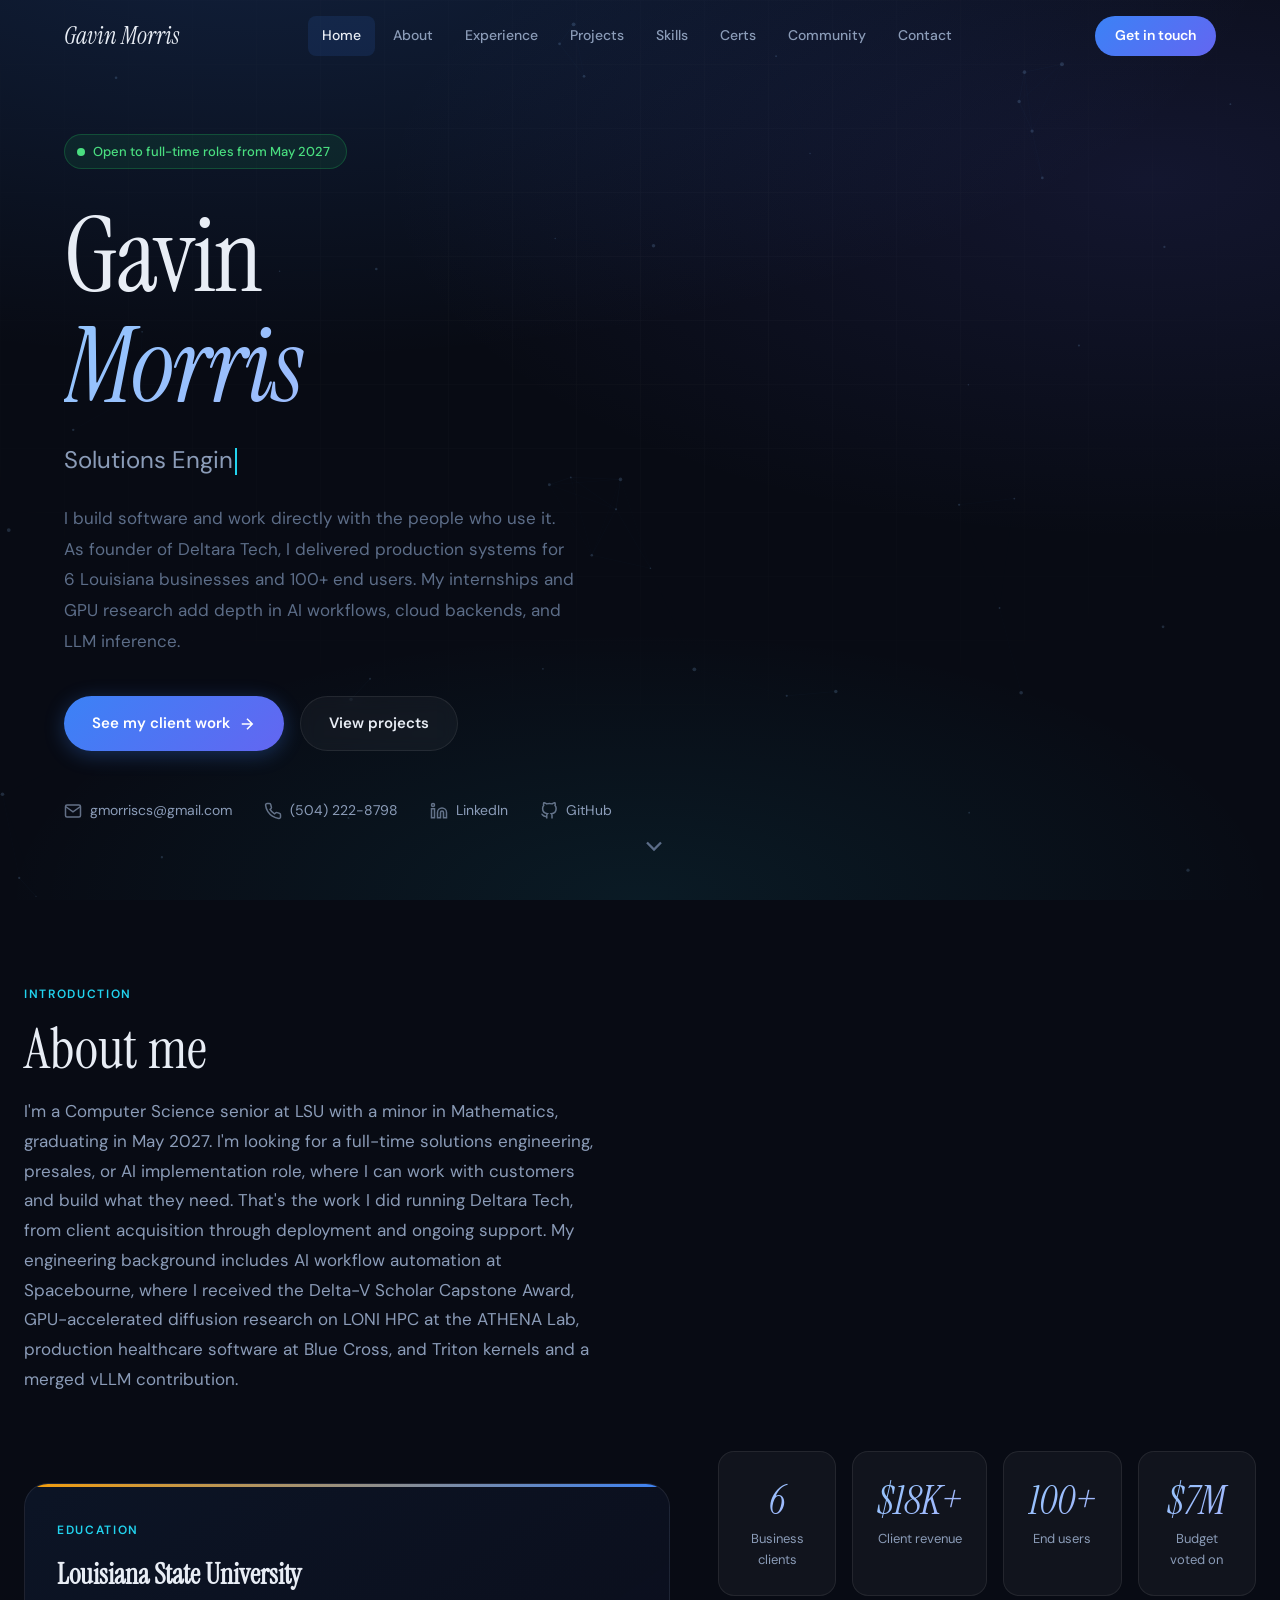
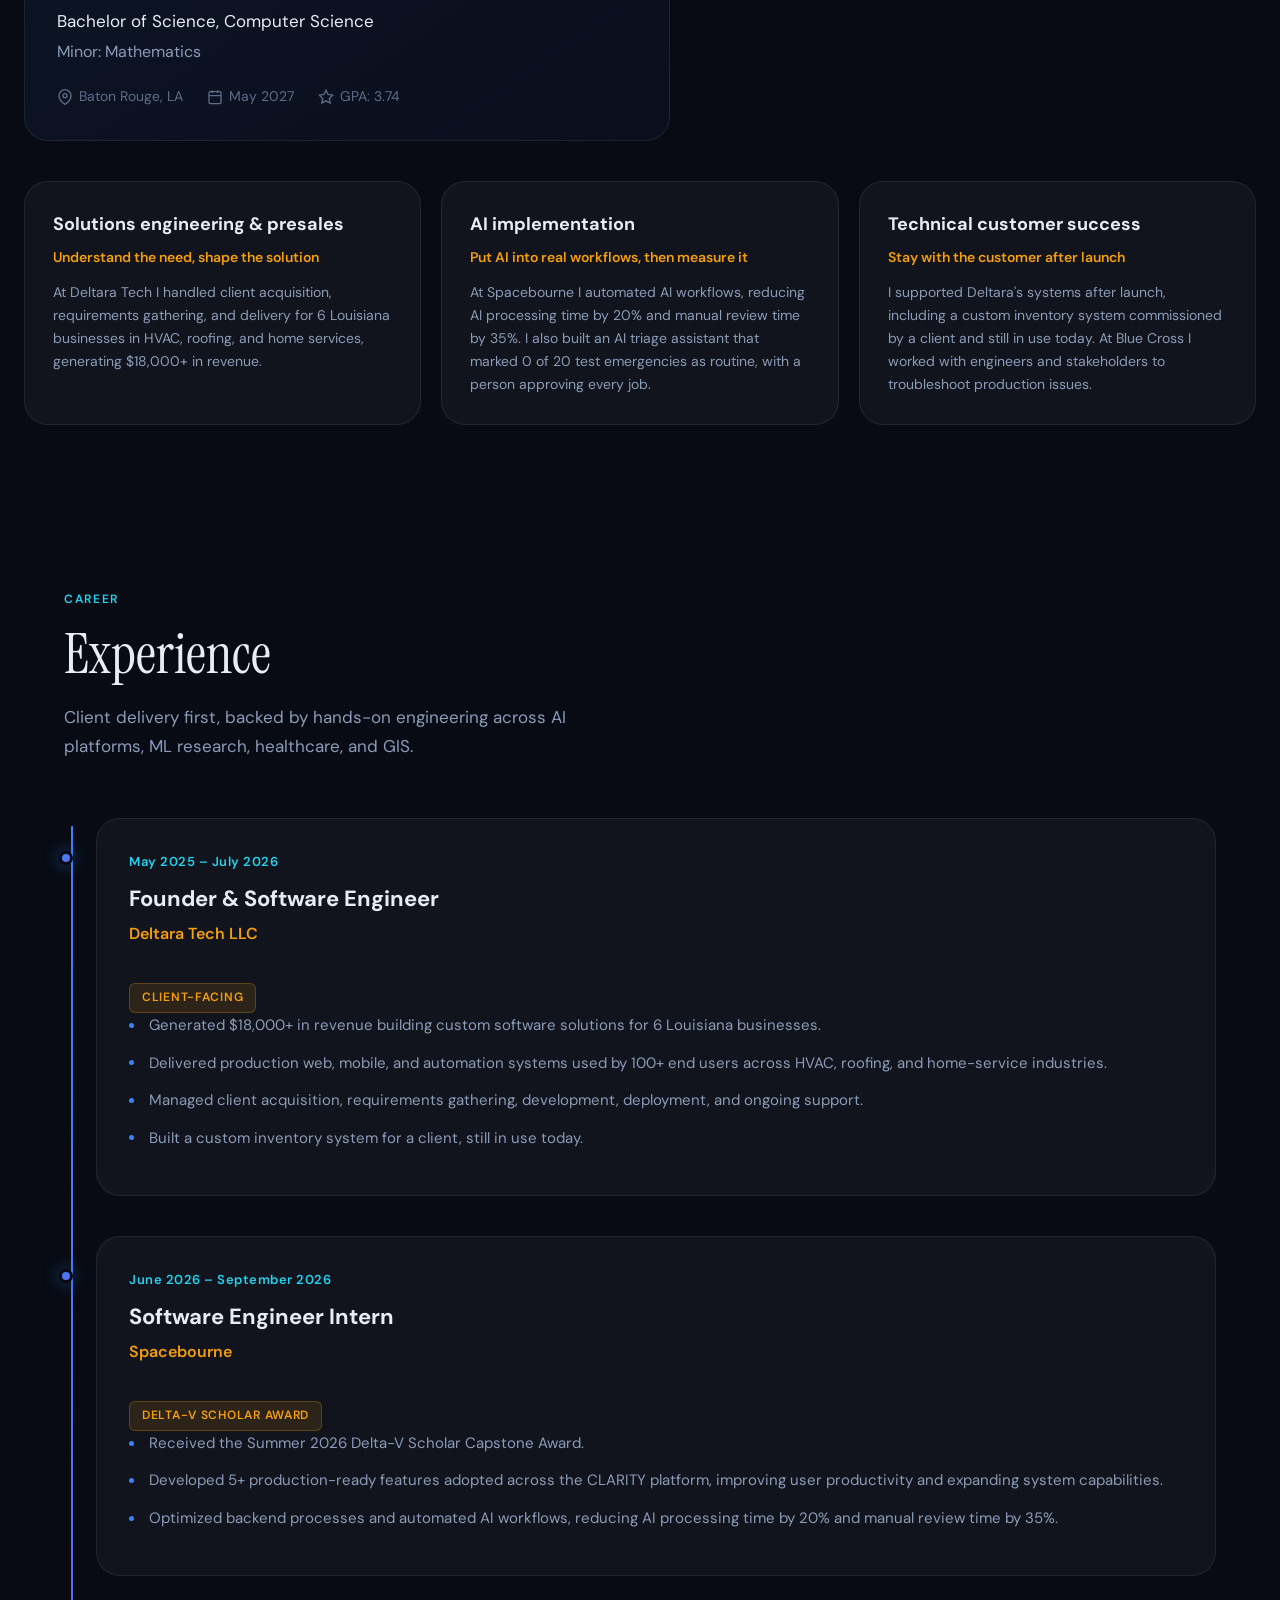
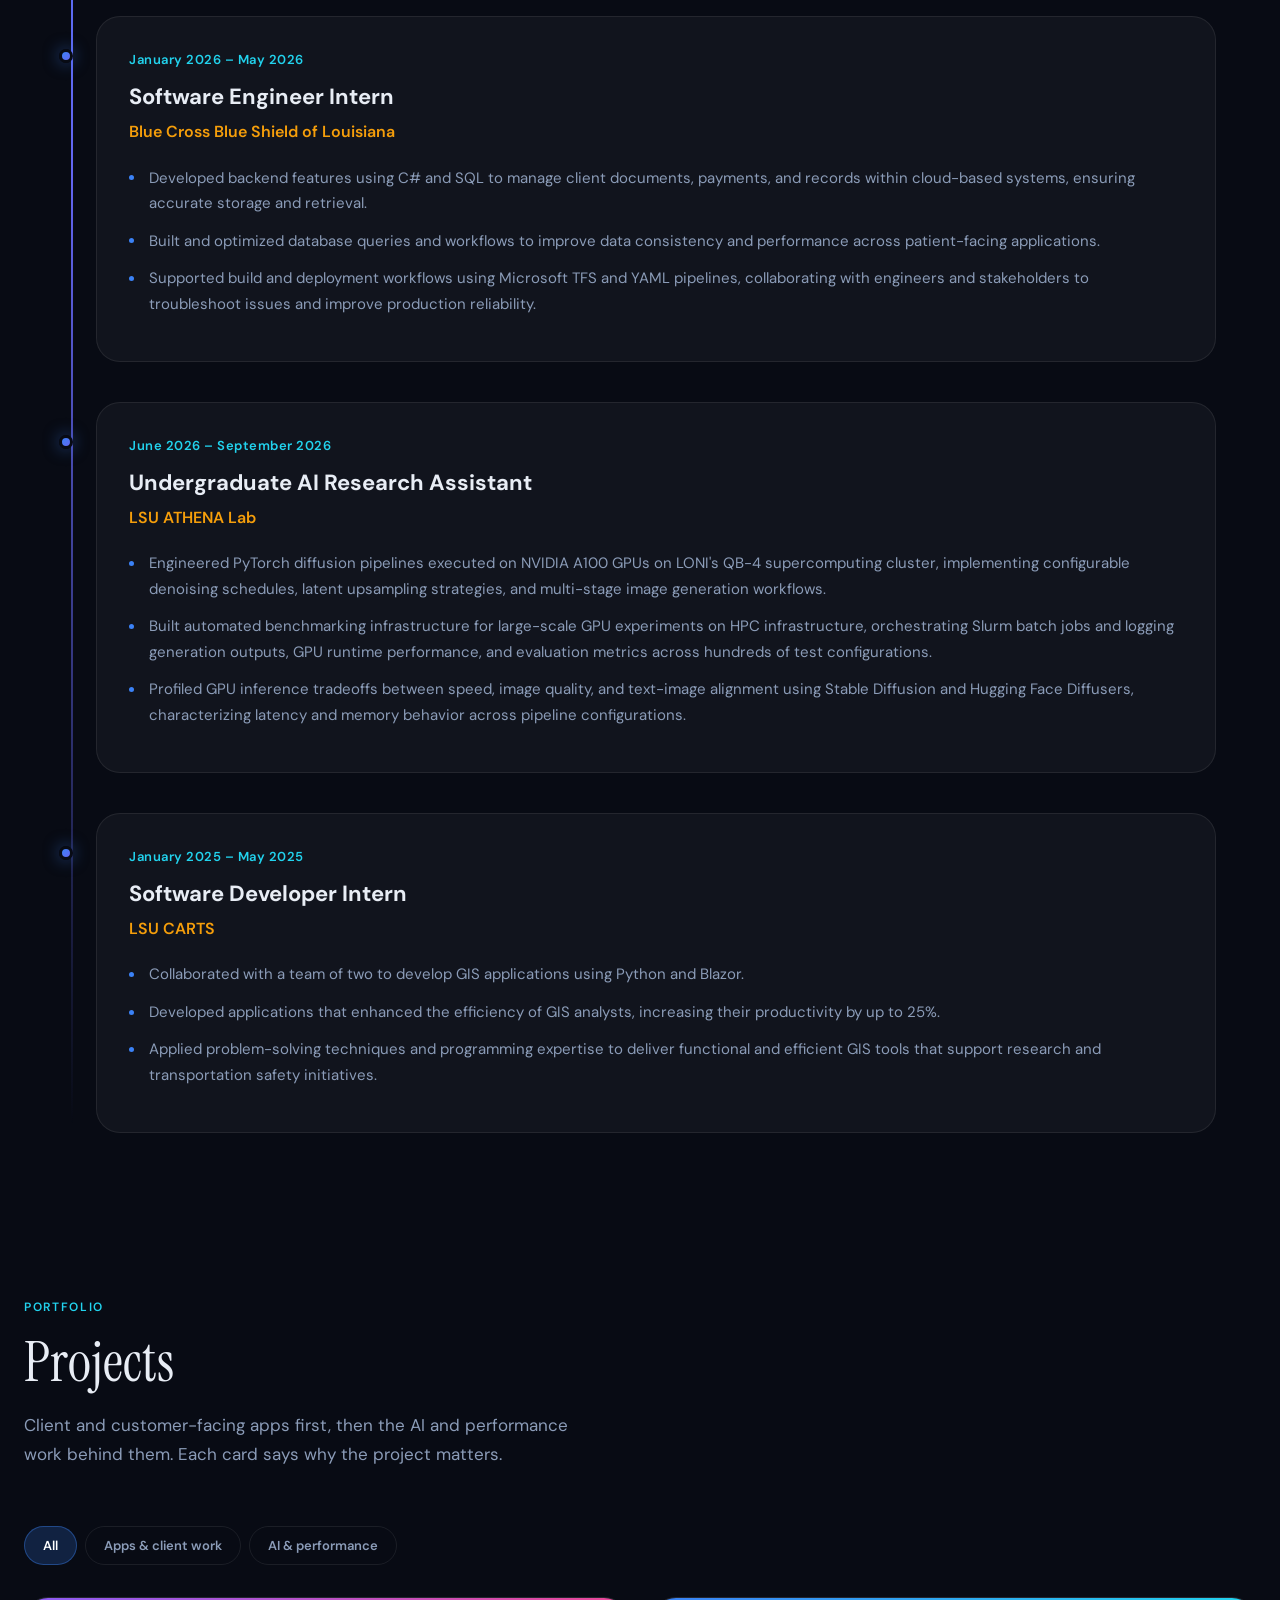
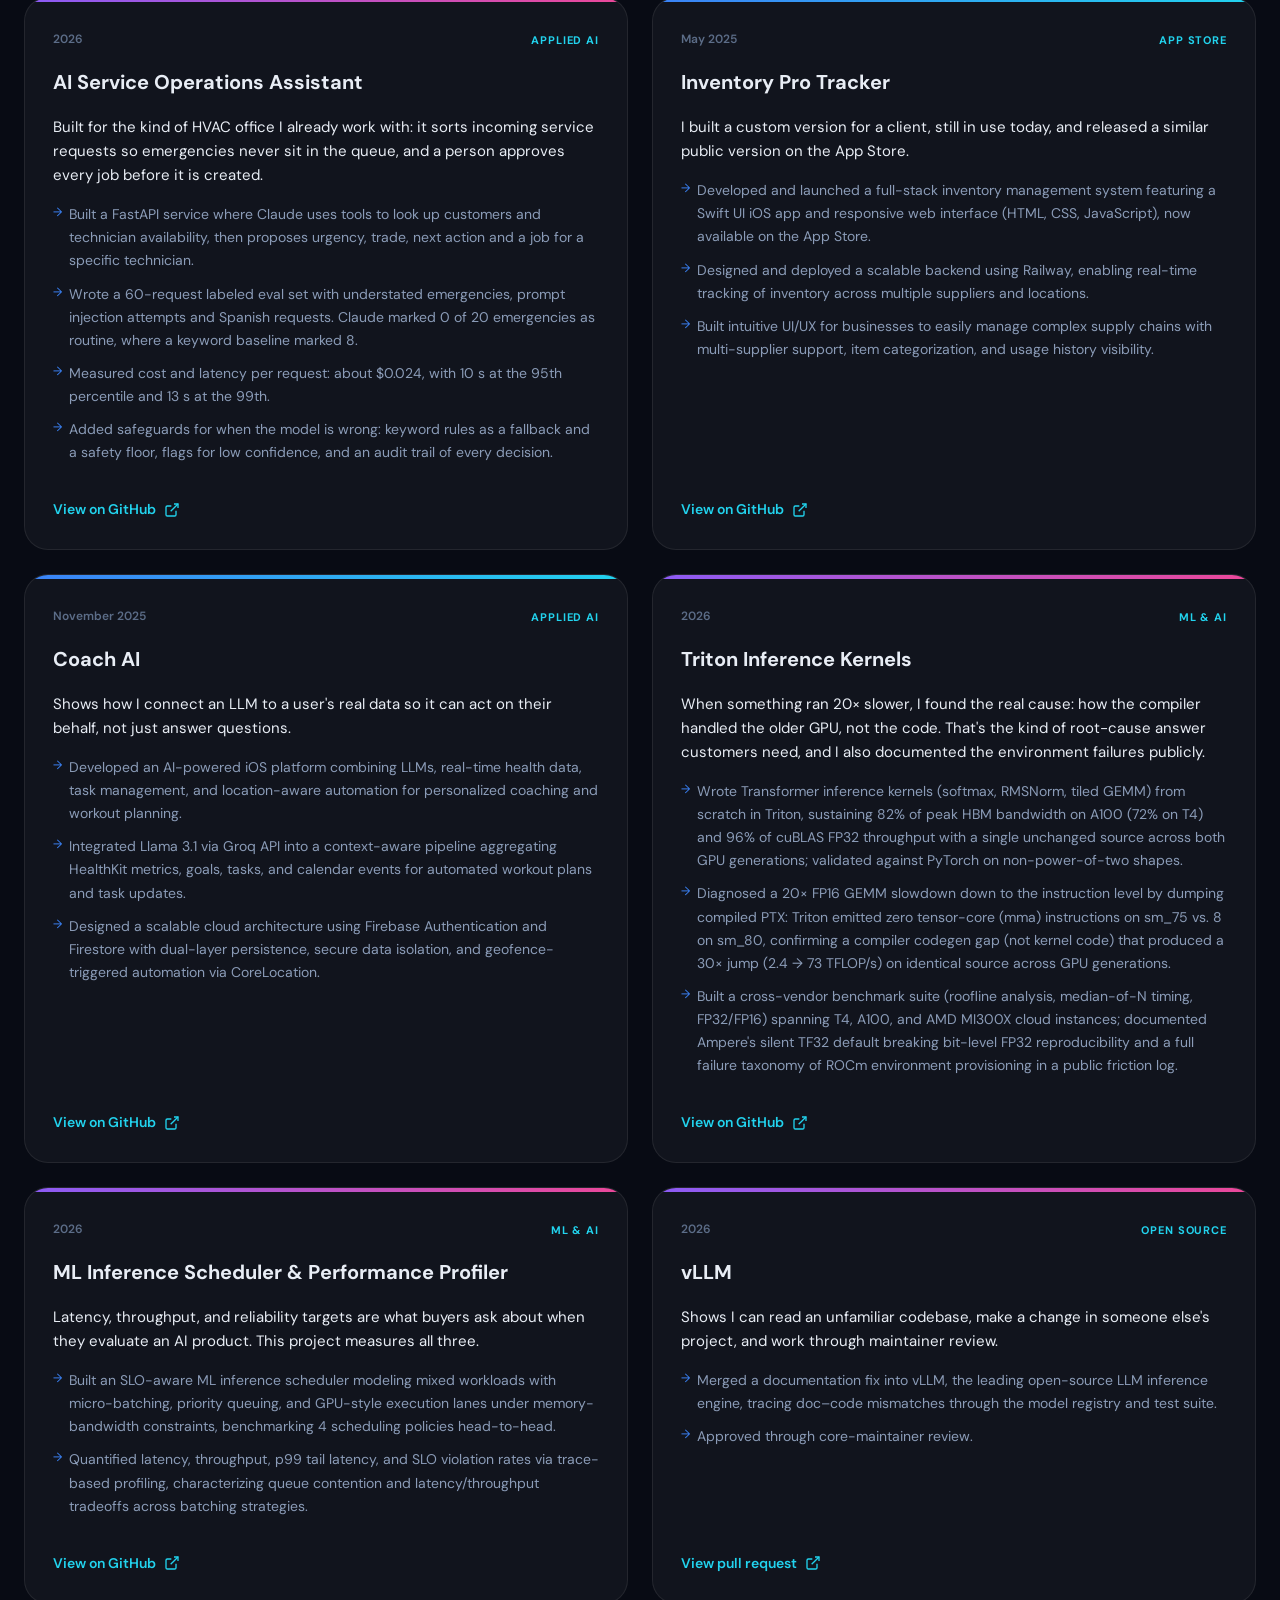
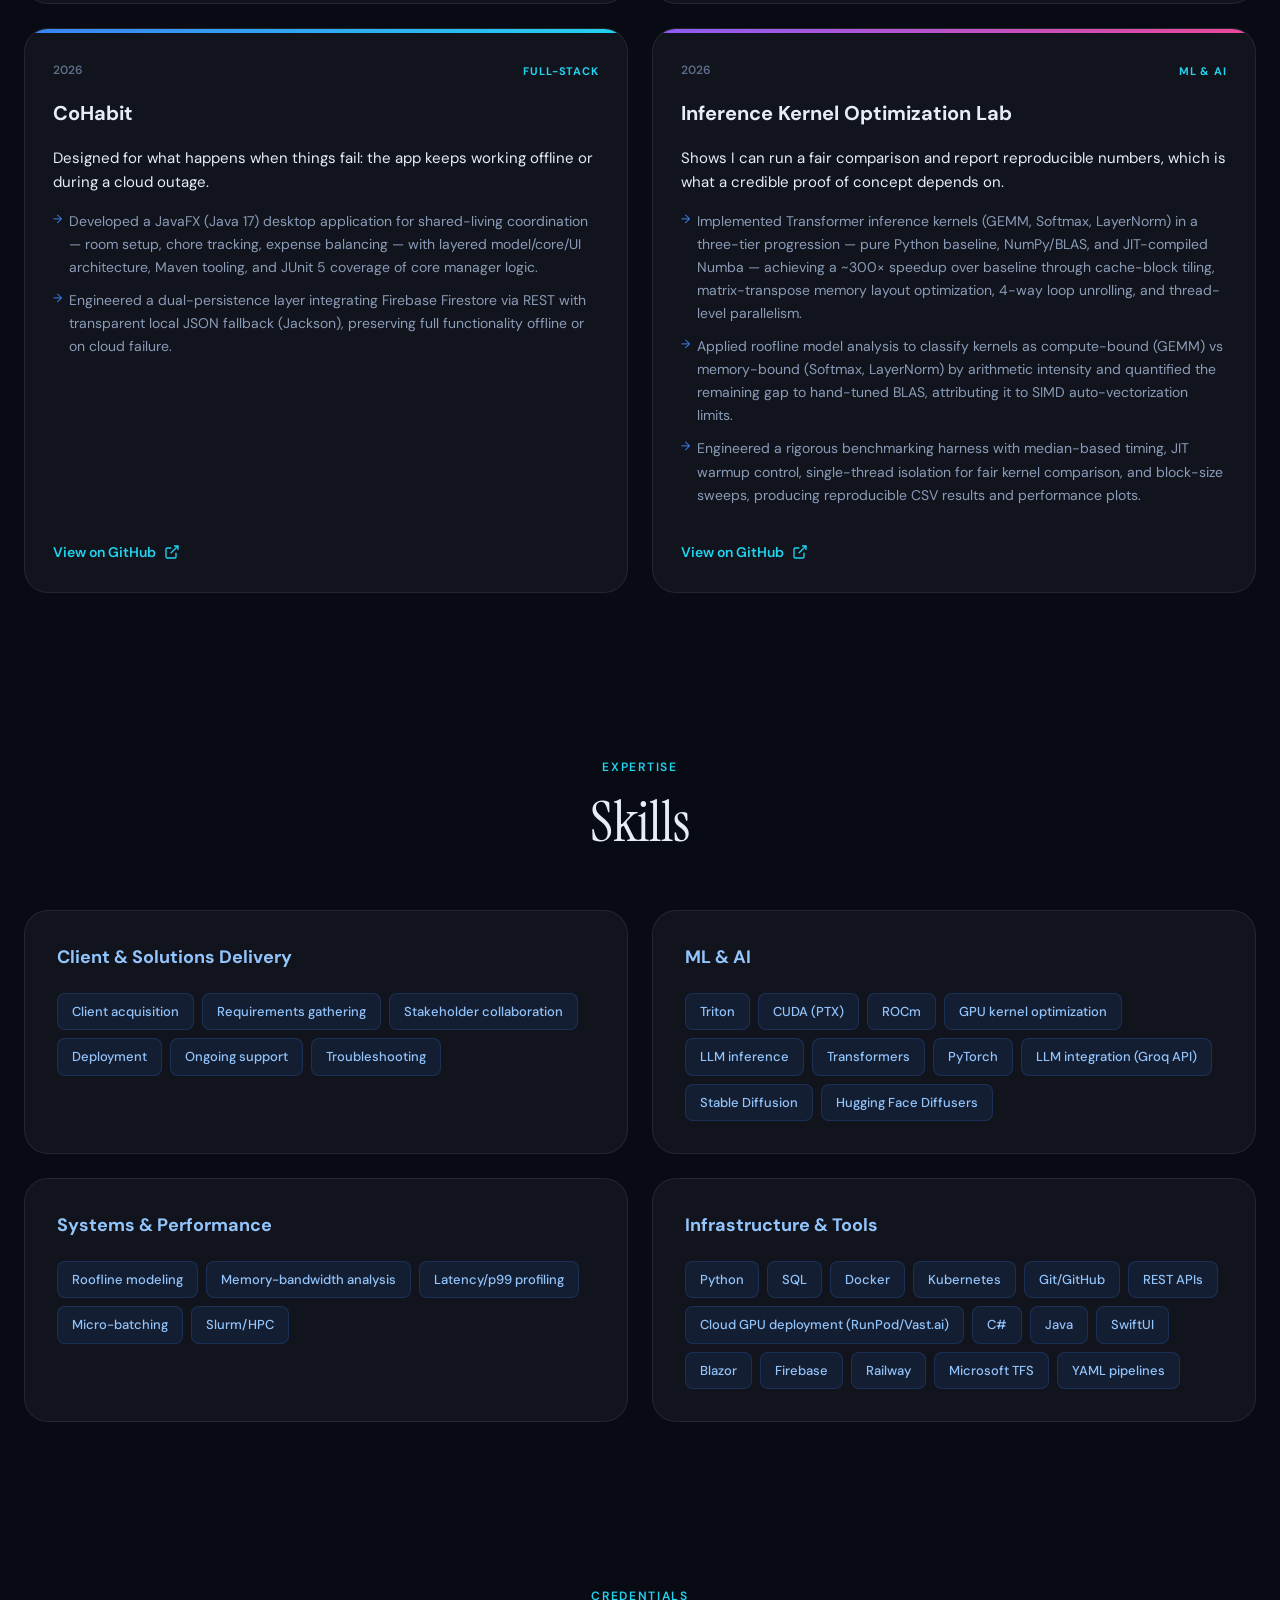
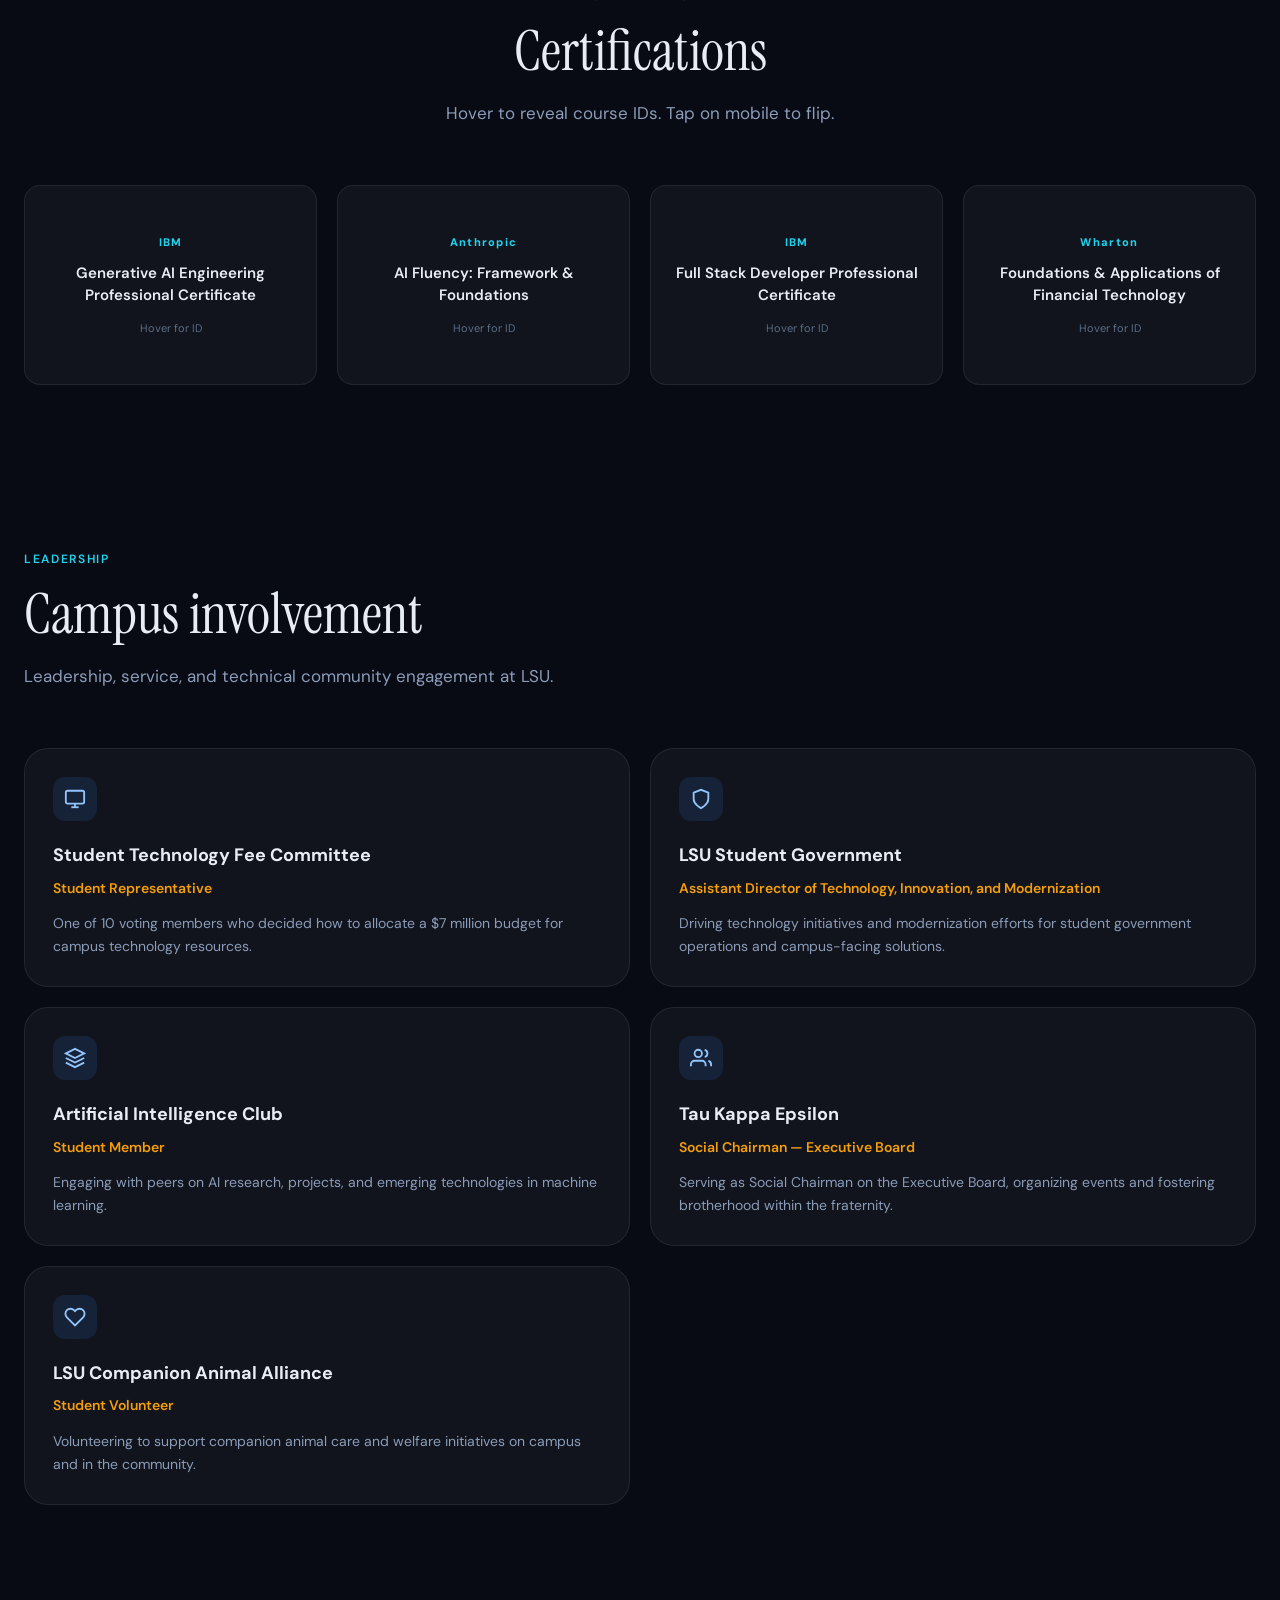
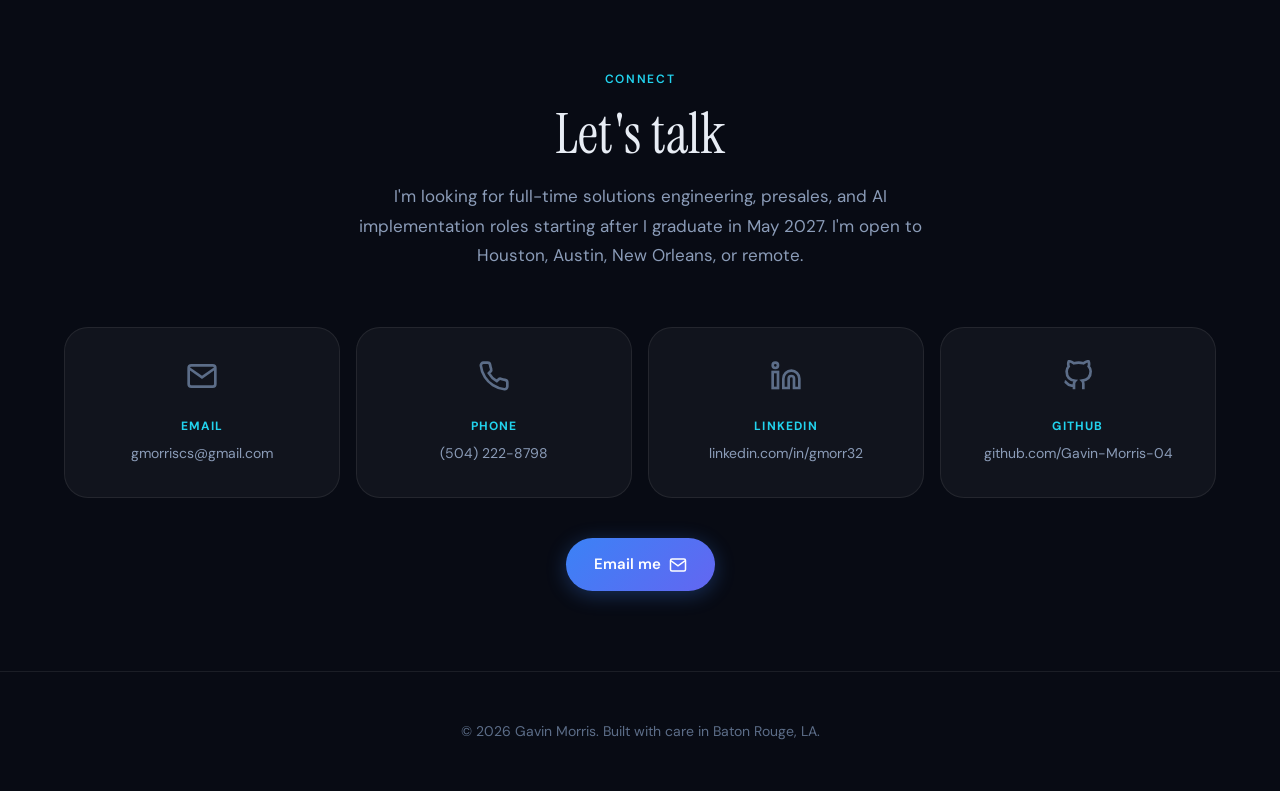
==== index.html @ 0f309dc9 "Add AI Service Operations Assistant project Co-Authored-By: Claude Opus 5.5 <noreply@anthropic.com>" ====
<!DOCTYPE html>
<html lang="en">
<head>
  <meta charset="UTF-8">
  <meta name="viewport" content="width=device-width, initial-scale=1.0">
  <meta name="description" content="Gavin Morris — LSU Computer Science senior and founder of Deltara Tech, seeking solutions engineering, presales, and AI implementation roles after May 2027 graduation.">
  <meta name="author" content="Gavin Morris">
  <title>Gavin Morris | Solutions Engineering & AI Implementation</title>
  <link rel="icon" href="favicon.svg" type="image/svg+xml">
  <link rel="alternate icon" href="favicon.svg">
  <link rel="preconnect" href="https://fonts.googleapis.com">
  <link rel="preconnect" href="https://fonts.gstatic.com" crossorigin>
  <link href="https://fonts.googleapis.com/css2?family=DM+Sans:ital,opsz,wght@0,9..40,400;0,9..40,500;0,9..40,600;0,9..40,700;1,9..40,400&family=Instrument+Serif:ital@0;1&display=swap" rel="stylesheet">
  <link rel="stylesheet" href="styles.css">
</head>
<body>
  <div class="bg-layer" aria-hidden="true">
    <div class="bg-mesh"></div>
    <div class="bg-grid"></div>
    <canvas id="particle-canvas"></canvas>
  </div>

  <div class="scroll-progress" aria-hidden="true"></div>

  <header class="nav" role="banner">
    <div class="nav-inner">
      <a href="#home" class="logo" data-scroll="home">Gavin Morris</a>
      <nav class="nav-links" aria-label="Main navigation">
        <a href="#home" class="nav-link" data-nav="home" data-scroll="home">Home</a>
        <a href="#about" class="nav-link" data-nav="about" data-scroll="about">About</a>
        <a href="#experience" class="nav-link" data-nav="experience" data-scroll="experience">Experience</a>
        <a href="#projects" class="nav-link" data-nav="projects" data-scroll="projects">Projects</a>
        <a href="#skills" class="nav-link" data-nav="skills" data-scroll="skills">Skills</a>
        <a href="#certifications" class="nav-link" data-nav="certifications" data-scroll="certifications">Certs</a>
        <a href="#involvement" class="nav-link" data-nav="involvement" data-scroll="involvement">Community</a>
        <a href="#contact" class="nav-link" data-nav="contact" data-scroll="contact">Contact</a>
      </nav>
      <a href="#contact" class="nav-cta" data-scroll="contact">Get in touch</a>
      <button class="menu-toggle" id="menu-toggle" type="button" aria-label="Open menu" aria-expanded="false" aria-controls="mobile-drawer">
        <svg width="22" height="22" viewBox="0 0 24 24" fill="none" stroke="currentColor" stroke-width="2" stroke-linecap="round">
          <line x1="3" y1="12" x2="21" y2="12"/><line x1="3" y1="6" x2="21" y2="6"/><line x1="3" y1="18" x2="21" y2="18"/>
        </svg>
      </button>
    </div>
  </header>

  <nav class="mobile-drawer" id="mobile-drawer" aria-label="Mobile navigation" aria-hidden="true">
    <a href="#home" class="nav-link" data-nav="home" data-scroll="home">Home</a>
    <a href="#about" class="nav-link" data-nav="about" data-scroll="about">About</a>
    <a href="#experience" class="nav-link" data-nav="experience" data-scroll="experience">Experience</a>
    <a href="#projects" class="nav-link" data-nav="projects" data-scroll="projects">Projects</a>
    <a href="#skills" class="nav-link" data-nav="skills" data-scroll="skills">Skills</a>
    <a href="#certifications" class="nav-link" data-nav="certifications" data-scroll="certifications">Certifications</a>
    <a href="#involvement" class="nav-link" data-nav="involvement" data-scroll="involvement">Community</a>
    <a href="#contact" class="nav-link" data-nav="contact" data-scroll="contact">Contact</a>
  </nav>

  <main>
    <!-- Hero -->
    <section id="home" class="hero">
      <div class="hero-badge reveal">
        <span class="hero-badge-dot"></span>
        Open to full-time roles from May 2027
      </div>
      <h1 class="hero-title reveal">
        <span class="line">Gavin</span>
        <span class="line accent">Morris</span>
      </h1>
      <p class="hero-role reveal">
        <span id="typewriter"></span><span class="cursor" aria-hidden="true"></span>
      </p>
      <p class="hero-bio reveal">
        I build software and work directly with the people who use it. As founder of Deltara Tech, I delivered
        production systems for 6 Louisiana businesses and 100+ end users. My internships and GPU research add depth
        in AI workflows, cloud backends, and LLM inference.
      </p>
      <div class="hero-actions reveal">
        <a href="#experience" class="btn btn-primary" data-scroll="experience">
          See my client work
          <svg width="18" height="18" viewBox="0 0 24 24" fill="none" stroke="currentColor" stroke-width="2"><path d="M5 12h14M12 5l7 7-7 7"/></svg>
        </a>
        <a href="#projects" class="btn btn-outline" data-scroll="projects">View projects</a>
      </div>
      <div class="hero-contact reveal">
        <a href="mailto:gmorriscs@gmail.com">
          <svg viewBox="0 0 24 24" fill="none" stroke="currentColor" stroke-width="2"><path d="M4 4h16c1.1 0 2 .9 2 2v12c0 1.1-.9 2-2 2H4c-1.1 0-2-.9-2-2V6c0-1.1.9-2 2-2z"/><polyline points="22,6 12,13 2,6"/></svg>
          gmorriscs@gmail.com
        </a>
        <a href="tel:+15042228798">
          <svg viewBox="0 0 24 24" fill="none" stroke="currentColor" stroke-width="2"><path d="M22 16.92v3a2 2 0 0 1-2.18 2 19.79 19.79 0 0 1-8.63-3.07 19.5 19.5 0 0 1-6-6 19.79 19.79 0 0 1-3.07-8.67A2 2 0 0 1 4.11 2h3a2 2 0 0 1 2 1.72 12.84 12.84 0 0 0 .7 2.81 2 2 0 0 1-.45 2.11L8.09 9.91a16 16 0 0 0 6 6l1.27-1.27a2 2 0 0 1 2.11-.45 12.84 12.84 0 0 0 2.81.7A2 2 0 0 1 22 16.92z"/></svg>
          (504) 222-8798
        </a>
        <a href="https://www.linkedin.com/in/gmorr32" target="_blank" rel="noopener noreferrer">
          <svg viewBox="0 0 24 24" fill="none" stroke="currentColor" stroke-width="2"><path d="M16 8a6 6 0 0 1 6 6v7h-4v-7a2 2 0 0 0-2-2 2 2 0 0 0-2 2v7h-4v-7a6 6 0 0 1 6-6z"/><rect x="2" y="9" width="4" height="12"/><circle cx="4" cy="4" r="2"/></svg>
          LinkedIn
        </a>
        <a href="https://github.com/Gavin-Morris-04" target="_blank" rel="noopener noreferrer">
          <svg viewBox="0 0 24 24" fill="none" stroke="currentColor" stroke-width="2"><path d="M9 19c-5 1.5-5-2.5-7-3m14 6v-3.87a3.37 3.37 0 0 0-.94-2.61c3.14-.35 6.44-1.54 6.44-7A5.44 5.44 0 0 0 20 4.77 5.07 5.07 0 0 0 19.91 1S18.73.65 16 2.48a13.38 13.38 0 0 0-7 0C6.27.65 5.09 1 5.09 1A5.07 5.07 0 0 0 5 4.77a5.44 5.44 0 0 0-1.5 3.78c0 5.42 3.3 6.61 6.44 7A3.37 3.37 0 0 0 9 18.13V22"/></svg>
          GitHub
        </a>
      </div>
      <a href="#about" class="scroll-hint reveal" data-scroll="about" aria-label="Scroll down">
        <svg width="28" height="28" viewBox="0 0 24 24" fill="none" stroke="currentColor" stroke-width="2"><polyline points="6 9 12 15 18 9"/></svg>
      </a>
    </section>

    <!-- About & Education -->
    <section id="about" class="section section-wide">
      <div class="section-header reveal">
        <span class="section-label">Introduction</span>
        <h2 class="section-title">About me</h2>
        <p class="section-desc">
          I'm a Computer Science senior at LSU with a minor in Mathematics, graduating in May 2027. I'm looking for a
          full-time solutions engineering, presales, or AI implementation role, where I can work with customers and
          build what they need. That's the work I did running Deltara Tech, from client acquisition through deployment
          and ongoing support. My engineering background includes AI workflow automation at Spacebourne, where I
          received the Delta-V Scholar Capstone Award, GPU-accelerated diffusion research on LONI HPC at the ATHENA Lab,
          production healthcare software at Blue Cross, and Triton kernels and a merged vLLM contribution.
        </p>
      </div>

      <div class="about-grid">
        <div class="reveal-left">
          <div class="edu-card">
            <span class="section-label">Education</span>
            <h3 class="edu-school">Louisiana State University</h3>
            <p class="edu-degree">Bachelor of Science, Computer Science</p>
            <p class="edu-minor">Minor: Mathematics</p>
            <div class="edu-meta">
              <span>
                <svg width="16" height="16" viewBox="0 0 24 24" fill="none" stroke="currentColor" stroke-width="2"><path d="M21 10c0 7-9 13-9 13s-9-6-9-13a9 9 0 0 1 18 0z"/><circle cx="12" cy="10" r="3"/></svg>
                Baton Rouge, LA
              </span>
              <span>
                <svg width="16" height="16" viewBox="0 0 24 24" fill="none" stroke="currentColor" stroke-width="2"><rect x="3" y="4" width="18" height="18" rx="2"/><line x1="16" y1="2" x2="16" y2="6"/><line x1="8" y1="2" x2="8" y2="6"/><line x1="3" y1="10" x2="21" y2="10"/></svg>
                May 2027
              </span>
              <span>
                <svg width="16" height="16" viewBox="0 0 24 24" fill="none" stroke="currentColor" stroke-width="2"><polygon points="12 2 15.09 8.26 22 9.27 17 14.14 18.18 21.02 12 17.77 5.82 21.02 7 14.14 2 9.27 8.91 8.26 12 2"/></svg>
                GPA: 3.74
              </span>
            </div>
          </div>
        </div>
        <div class="stats-row stagger reveal-right">
          <div class="stat-card">
            <div class="stat-num" data-count="6">0</div>
            <div class="stat-label">Business clients</div>
          </div>
          <div class="stat-card">
            <div class="stat-num" data-count="18" data-prefix="$" data-suffix="K+">0</div>
            <div class="stat-label">Client revenue</div>
          </div>
          <div class="stat-card">
            <div class="stat-num" data-count="100" data-suffix="+">0</div>
            <div class="stat-label">End users</div>
          </div>
          <div class="stat-card">
            <div class="stat-num" data-count="7" data-prefix="$" data-suffix="M">0</div>
            <div class="stat-label">Budget voted on</div>
          </div>
        </div>
      </div>

      <div class="fit-grid stagger">
        <article class="involve-card reveal">
          <h3 class="involve-org">Solutions engineering & presales</h3>
          <p class="involve-role">Understand the need, shape the solution</p>
          <p class="involve-desc">At Deltara Tech I handled client acquisition, requirements gathering, and delivery for 6 Louisiana businesses in HVAC, roofing, and home services, generating $18,000+ in revenue.</p>
        </article>
        <article class="involve-card reveal">
          <h3 class="involve-org">AI implementation</h3>
          <p class="involve-role">Put AI into real workflows, then measure it</p>
          <p class="involve-desc">At Spacebourne I automated AI workflows, reducing AI processing time by 20% and manual review time by 35%. I also built an AI triage assistant that marked 0 of 20 test emergencies as routine, with a person approving every job.</p>
        </article>
        <article class="involve-card reveal">
          <h3 class="involve-org">Technical customer success</h3>
          <p class="involve-role">Stay with the customer after launch</p>
          <p class="involve-desc">I supported Deltara's systems after launch, including a custom inventory system commissioned by a client and still in use today. At Blue Cross I worked with engineers and stakeholders to troubleshoot production issues.</p>
        </article>
      </div>
    </section>

    <!-- Experience -->
    <section id="experience" class="section">
      <div class="section-header reveal">
        <span class="section-label">Career</span>
        <h2 class="section-title">Experience</h2>
        <p class="section-desc">Client delivery first, backed by hands-on engineering across AI platforms, ML research, healthcare, and GIS.</p>
      </div>

      <div class="timeline">
        <article class="exp-card reveal">
          <p class="exp-date">May 2025 – July 2026</p>
          <h3 class="exp-role">Founder & Software Engineer</h3>
          <p class="exp-company">Deltara Tech LLC</p>
          <span class="exp-tag">Client-facing</span>
          <ul class="exp-bullets">
            <li>Generated $18,000+ in revenue building custom software solutions for 6 Louisiana businesses.</li>
            <li>Delivered production web, mobile, and automation systems used by 100+ end users across HVAC, roofing, and home-service industries.</li>
            <li>Managed client acquisition, requirements gathering, development, deployment, and ongoing support.</li>
            <li>Built a custom inventory system for a client, still in use today.</li>
          </ul>
        </article>

<article class="exp-card reveal">
          <p class="exp-date">June 2026 – September 2026</p>
          <h3 class="exp-role">Software Engineer Intern</h3>
          <p class="exp-company">Spacebourne</p>
          <span class="exp-tag">Delta-V Scholar Award</span>
          <ul class="exp-bullets">
            <li>Received the Summer 2026 Delta-V Scholar Capstone Award.</li>
            <li>Developed 5+ production-ready features adopted across the CLARITY platform, improving user productivity and expanding system capabilities.</li>
            <li>Optimized backend processes and automated AI workflows, reducing AI processing time by 20% and manual review time by 35%.</li>
          </ul>
        </article>

<article class="exp-card reveal">
          <p class="exp-date">January 2026 – May 2026</p>
          <h3 class="exp-role">Software Engineer Intern</h3>
          <p class="exp-company">Blue Cross Blue Shield of Louisiana</p>
          <ul class="exp-bullets">
            <li>Developed backend features using C# and SQL to manage client documents, payments, and records within cloud-based systems, ensuring accurate storage and retrieval.</li>
            <li>Built and optimized database queries and workflows to improve data consistency and performance across patient-facing applications.</li>
            <li>Supported build and deployment workflows using Microsoft TFS and YAML pipelines, collaborating with engineers and stakeholders to troubleshoot issues and improve production reliability.</li>
          </ul>
        </article>

<article class="exp-card reveal">
          <p class="exp-date">June 2026 – September 2026</p>
          <h3 class="exp-role">Undergraduate AI Research Assistant</h3>
          <p class="exp-company">LSU ATHENA Lab</p>
          <ul class="exp-bullets">
            <li>Engineered PyTorch diffusion pipelines executed on NVIDIA A100 GPUs on LONI's QB-4 supercomputing cluster, implementing configurable denoising schedules, latent upsampling strategies, and multi-stage image generation workflows.</li>
            <li>Built automated benchmarking infrastructure for large-scale GPU experiments on HPC infrastructure, orchestrating Slurm batch jobs and logging generation outputs, GPU runtime performance, and evaluation metrics across hundreds of test configurations.</li>
            <li>Profiled GPU inference tradeoffs between speed, image quality, and text-image alignment using Stable Diffusion and Hugging Face Diffusers, characterizing latency and memory behavior across pipeline configurations.</li>
          </ul>
        </article>

<article class="exp-card reveal">
          <p class="exp-date">January 2025 – May 2025</p>
          <h3 class="exp-role">Software Developer Intern</h3>
          <p class="exp-company">LSU CARTS</p>
          <ul class="exp-bullets">
            <li>Collaborated with a team of two to develop GIS applications using Python and Blazor.</li>
            <li>Developed applications that enhanced the efficiency of GIS analysts, increasing their productivity by up to 25%.</li>
            <li>Applied problem-solving techniques and programming expertise to deliver functional and efficient GIS tools that support research and transportation safety initiatives.</li>
          </ul>
        </article>
      </div>
    </section>

    <!-- Projects -->
    <section id="projects" class="section section-wide">
      <div class="section-header reveal">
        <span class="section-label">Portfolio</span>
        <h2 class="section-title">Projects</h2>
        <p class="section-desc">Client and customer-facing apps first, then the AI and performance work behind them. Each card says why the project matters.</p>
      </div>

      <div class="filter-bar reveal">
        <button class="filter-btn active" type="button" data-filter="all">All</button>
        <button class="filter-btn" type="button" data-filter="apps">Apps & client work</button>
        <button class="filter-btn" type="button" data-filter="ml">AI & performance</button>
      </div>

      <div class="projects-grid stagger">
        <article class="project-card reveal" data-category="ml">
          <div class="project-top"></div>
          <div class="project-body">
            <div class="project-meta">
              <span class="project-date">2026</span>
              <span class="project-cat">Applied AI</span>
            </div>
            <h3 class="project-name">AI Service Operations Assistant</h3>
            <p class="project-why">Built for the kind of HVAC office I already work with: it sorts incoming service requests so emergencies never sit in the queue, and a person approves every job before it is created.</p>
            <ul class="project-bullets">
              <li>Built a FastAPI service where Claude uses tools to look up customers and technician availability, then proposes urgency, trade, next action and a job for a specific technician.</li>
              <li>Wrote a 60-request labeled eval set with understated emergencies, prompt injection attempts and Spanish requests. Claude marked 0 of 20 emergencies as routine, where a keyword baseline marked 8.</li>
              <li>Measured cost and latency per request: about $0.024, with 10 s at the 95th percentile and 13 s at the 99th.</li>
              <li>Added safeguards for when the model is wrong: keyword rules as a fallback and a safety floor, flags for low confidence, and an audit trail of every decision.</li>
            </ul>
            <a href="https://github.com/Gavin-Morris-04/ai-service-ops-assistant" class="project-link" target="_blank" rel="noopener noreferrer">
              View on GitHub
              <svg width="16" height="16" viewBox="0 0 24 24" fill="none" stroke="currentColor" stroke-width="2"><path d="M18 13v6a2 2 0 0 1-2 2H5a2 2 0 0 1-2-2V8a2 2 0 0 1 2-2h6"/><polyline points="15 3 21 3 21 9"/><line x1="10" y1="14" x2="21" y2="3"/></svg>
            </a>
          </div>
        </article>

        <article class="project-card reveal" data-category="apps">
          <div class="project-top"></div>
          <div class="project-body">
            <div class="project-meta">
              <span class="project-date">May 2025</span>
              <span class="project-cat">App Store</span>
            </div>
            <h3 class="project-name">Inventory Pro Tracker</h3>
            <p class="project-why">I built a custom version for a client, still in use today, and released a similar public version on the App Store.</p>
            <ul class="project-bullets">
              <li>Developed and launched a full-stack inventory management system featuring a Swift UI iOS app and responsive web interface (HTML, CSS, JavaScript), now available on the App Store.</li>
              <li>Designed and deployed a scalable backend using Railway, enabling real-time tracking of inventory across multiple suppliers and locations.</li>
              <li>Built intuitive UI/UX for businesses to easily manage complex supply chains with multi-supplier support, item categorization, and usage history visibility.</li>
            </ul>
            <a href="https://github.com/Gavin-Morris-04/inventory-pro" class="project-link" target="_blank" rel="noopener noreferrer">
              View on GitHub
              <svg width="16" height="16" viewBox="0 0 24 24" fill="none" stroke="currentColor" stroke-width="2"><path d="M18 13v6a2 2 0 0 1-2 2H5a2 2 0 0 1-2-2V8a2 2 0 0 1 2-2h6"/><polyline points="15 3 21 3 21 9"/><line x1="10" y1="14" x2="21" y2="3"/></svg>
            </a>
          </div>
        </article>

<article class="project-card reveal" data-category="apps">
          <div class="project-top"></div>
          <div class="project-body">
            <div class="project-meta">
              <span class="project-date">November 2025</span>
              <span class="project-cat">Applied AI</span>
            </div>
            <h3 class="project-name">Coach AI</h3>
            <p class="project-why">Shows how I connect an LLM to a user's real data so it can act on their behalf, not just answer questions.</p>
            <ul class="project-bullets">
              <li>Developed an AI-powered iOS platform combining LLMs, real-time health data, task management, and location-aware automation for personalized coaching and workout planning.</li>
              <li>Integrated Llama 3.1 via Groq API into a context-aware pipeline aggregating HealthKit metrics, goals, tasks, and calendar events for automated workout plans and task updates.</li>
              <li>Designed a scalable cloud architecture using Firebase Authentication and Firestore with dual-layer persistence, secure data isolation, and geofence-triggered automation via CoreLocation.</li>
            </ul>
            <a href="https://github.com/Gavin-Morris-04/Coach-Ai" class="project-link" target="_blank" rel="noopener noreferrer">
              View on GitHub
              <svg width="16" height="16" viewBox="0 0 24 24" fill="none" stroke="currentColor" stroke-width="2"><path d="M18 13v6a2 2 0 0 1-2 2H5a2 2 0 0 1-2-2V8a2 2 0 0 1 2-2h6"/><polyline points="15 3 21 3 21 9"/><line x1="10" y1="14" x2="21" y2="3"/></svg>
            </a>
          </div>
        </article>

<article class="project-card reveal" data-category="ml">
          <div class="project-top"></div>
          <div class="project-body">
            <div class="project-meta">
              <span class="project-date">2026</span>
              <span class="project-cat">ML & AI</span>
            </div>
            <h3 class="project-name">Triton Inference Kernels</h3>
            <p class="project-why">When something ran 20× slower, I found the real cause: how the compiler handled the older GPU, not the code. That's the kind of root-cause answer customers need, and I also documented the environment failures publicly.</p>
            <ul class="project-bullets">
              <li>Wrote Transformer inference kernels (softmax, RMSNorm, tiled GEMM) from scratch in Triton, sustaining 82% of peak HBM bandwidth on A100 (72% on T4) and 96% of cuBLAS FP32 throughput with a single unchanged source across both GPU generations; validated against PyTorch on non-power-of-two shapes.</li>
              <li>Diagnosed a 20× FP16 GEMM slowdown down to the instruction level by dumping compiled PTX: Triton emitted zero tensor-core (mma) instructions on sm_75 vs. 8 on sm_80, confirming a compiler codegen gap (not kernel code) that produced a 30× jump (2.4 → 73 TFLOP/s) on identical source across GPU generations.</li>
              <li>Built a cross-vendor benchmark suite (roofline analysis, median-of-N timing, FP32/FP16) spanning T4, A100, and AMD MI300X cloud instances; documented Ampere's silent TF32 default breaking bit-level FP32 reproducibility and a full failure taxonomy of ROCm environment provisioning in a public friction log.</li>
            </ul>
            <a href="https://github.com/Gavin-Morris-04/triton-inference-kernels" class="project-link" target="_blank" rel="noopener noreferrer">
              View on GitHub
              <svg width="16" height="16" viewBox="0 0 24 24" fill="none" stroke="currentColor" stroke-width="2"><path d="M18 13v6a2 2 0 0 1-2 2H5a2 2 0 0 1-2-2V8a2 2 0 0 1 2-2h6"/><polyline points="15 3 21 3 21 9"/><line x1="10" y1="14" x2="21" y2="3"/></svg>
            </a>
          </div>
        </article>

<article class="project-card reveal" data-category="ml">
          <div class="project-top"></div>
          <div class="project-body">
            <div class="project-meta">
              <span class="project-date">2026</span>
              <span class="project-cat">ML & AI</span>
            </div>
            <h3 class="project-name">ML Inference Scheduler & Performance Profiler</h3>
            <p class="project-why">Latency, throughput, and reliability targets are what buyers ask about when they evaluate an AI product. This project measures all three.</p>
            <ul class="project-bullets">
              <li>Built an SLO-aware ML inference scheduler modeling mixed workloads with micro-batching, priority queuing, and GPU-style execution lanes under memory-bandwidth constraints, benchmarking 4 scheduling policies head-to-head.</li>
              <li>Quantified latency, throughput, p99 tail latency, and SLO violation rates via trace-based profiling, characterizing queue contention and latency/throughput tradeoffs across batching strategies.</li>
            </ul>
            <a href="https://github.com/Gavin-Morris-04/ML-IS-PP" class="project-link" target="_blank" rel="noopener noreferrer">
              View on GitHub
              <svg width="16" height="16" viewBox="0 0 24 24" fill="none" stroke="currentColor" stroke-width="2"><path d="M18 13v6a2 2 0 0 1-2 2H5a2 2 0 0 1-2-2V8a2 2 0 0 1 2-2h6"/><polyline points="15 3 21 3 21 9"/><line x1="10" y1="14" x2="21" y2="3"/></svg>
            </a>
          </div>
        </article>

<article class="project-card reveal" data-category="ml">
          <div class="project-top"></div>
          <div class="project-body">
            <div class="project-meta">
              <span class="project-date">2026</span>
              <span class="project-cat">Open Source</span>
            </div>
            <h3 class="project-name">vLLM</h3>
            <p class="project-why">Shows I can read an unfamiliar codebase, make a change in someone else's project, and work through maintainer review.</p>
            <ul class="project-bullets">
              <li>Merged a documentation fix into vLLM, the leading open-source LLM inference engine, tracing doc–code mismatches through the model registry and test suite.</li>
              <li>Approved through core-maintainer review.</li>
            </ul>
            <a href="https://github.com/vllm-project/vllm/pull/48293" class="project-link" target="_blank" rel="noopener noreferrer">
              View pull request
              <svg width="16" height="16" viewBox="0 0 24 24" fill="none" stroke="currentColor" stroke-width="2"><path d="M18 13v6a2 2 0 0 1-2 2H5a2 2 0 0 1-2-2V8a2 2 0 0 1 2-2h6"/><polyline points="15 3 21 3 21 9"/><line x1="10" y1="14" x2="21" y2="3"/></svg>
            </a>
          </div>
        </article>

<article class="project-card reveal" data-category="apps">
          <div class="project-top"></div>
          <div class="project-body">
            <div class="project-meta">
              <span class="project-date">2026</span>
              <span class="project-cat">Full-Stack</span>
            </div>
            <h3 class="project-name">CoHabit</h3>
            <p class="project-why">Designed for what happens when things fail: the app keeps working offline or during a cloud outage.</p>
            <ul class="project-bullets">
              <li>Developed a JavaFX (Java 17) desktop application for shared-living coordination — room setup, chore tracking, expense balancing — with layered model/core/UI architecture, Maven tooling, and JUnit 5 coverage of core manager logic.</li>
              <li>Engineered a dual-persistence layer integrating Firebase Firestore via REST with transparent local JSON fallback (Jackson), preserving full functionality offline or on cloud failure.</li>
            </ul>
            <a href="https://github.com/Gavin-Morris-04/CoHabit" class="project-link" target="_blank" rel="noopener noreferrer">
              View on GitHub
              <svg width="16" height="16" viewBox="0 0 24 24" fill="none" stroke="currentColor" stroke-width="2"><path d="M18 13v6a2 2 0 0 1-2 2H5a2 2 0 0 1-2-2V8a2 2 0 0 1 2-2h6"/><polyline points="15 3 21 3 21 9"/><line x1="10" y1="14" x2="21" y2="3"/></svg>
            </a>
          </div>
        </article>

<article class="project-card reveal" data-category="ml">
          <div class="project-top"></div>
          <div class="project-body">
            <div class="project-meta">
              <span class="project-date">2026</span>
              <span class="project-cat">ML & AI</span>
            </div>
            <h3 class="project-name">Inference Kernel Optimization Lab</h3>
            <p class="project-why">Shows I can run a fair comparison and report reproducible numbers, which is what a credible proof of concept depends on.</p>
            <ul class="project-bullets">
              <li>Implemented Transformer inference kernels (GEMM, Softmax, LayerNorm) in a three-tier progression — pure Python baseline, NumPy/BLAS, and JIT-compiled Numba — achieving a ~300× speedup over baseline through cache-block tiling, matrix-transpose memory layout optimization, 4-way loop unrolling, and thread-level parallelism.</li>
              <li>Applied roofline model analysis to classify kernels as compute-bound (GEMM) vs memory-bound (Softmax, LayerNorm) by arithmetic intensity and quantified the remaining gap to hand-tuned BLAS, attributing it to SIMD auto-vectorization limits.</li>
              <li>Engineered a rigorous benchmarking harness with median-based timing, JIT warmup control, single-thread isolation for fair kernel comparison, and block-size sweeps, producing reproducible CSV results and performance plots.</li>
            </ul>
            <a href="https://github.com/Gavin-Morris-04/Inference-Kernel-Optimization-Lab" class="project-link" target="_blank" rel="noopener noreferrer">
              View on GitHub
              <svg width="16" height="16" viewBox="0 0 24 24" fill="none" stroke="currentColor" stroke-width="2"><path d="M18 13v6a2 2 0 0 1-2 2H5a2 2 0 0 1-2-2V8a2 2 0 0 1 2-2h6"/><polyline points="15 3 21 3 21 9"/><line x1="10" y1="14" x2="21" y2="3"/></svg>
            </a>
          </div>
        </article>
      </div>
    </section>

    <!-- Skills -->
    <section id="skills" class="section section-wide">
      <div class="section-header center reveal">
        <span class="section-label">Expertise</span>
        <h2 class="section-title">Skills</h2>
      </div>

      <div class="skills-grid stagger">
        <div class="skill-group reveal">
          <h3>Client & Solutions Delivery</h3>
          <div class="skill-tags">
            <span class="skill-tag">Client acquisition</span>
            <span class="skill-tag">Requirements gathering</span>
            <span class="skill-tag">Stakeholder collaboration</span>
            <span class="skill-tag">Deployment</span>
            <span class="skill-tag">Ongoing support</span>
            <span class="skill-tag">Troubleshooting</span>
          </div>
        </div>
        <div class="skill-group reveal">
          <h3>ML & AI</h3>
          <div class="skill-tags">
            <span class="skill-tag">Triton</span>
            <span class="skill-tag">CUDA (PTX)</span>
            <span class="skill-tag">ROCm</span>
            <span class="skill-tag">GPU kernel optimization</span>
            <span class="skill-tag">LLM inference</span>
            <span class="skill-tag">Transformers</span>
            <span class="skill-tag">PyTorch</span>
            <span class="skill-tag">LLM integration (Groq API)</span>
            <span class="skill-tag">Stable Diffusion</span>
            <span class="skill-tag">Hugging Face Diffusers</span>
          </div>
        </div>
        <div class="skill-group reveal">
          <h3>Systems & Performance</h3>
          <div class="skill-tags">
            <span class="skill-tag">Roofline modeling</span>
            <span class="skill-tag">Memory-bandwidth analysis</span>
            <span class="skill-tag">Latency/p99 profiling</span>
            <span class="skill-tag">Micro-batching</span>
            <span class="skill-tag">Slurm/HPC</span>
          </div>
        </div>
        <div class="skill-group reveal">
          <h3>Infrastructure & Tools</h3>
          <div class="skill-tags">
            <span class="skill-tag">Python</span>
            <span class="skill-tag">SQL</span>
            <span class="skill-tag">Docker</span>
            <span class="skill-tag">Kubernetes</span>
            <span class="skill-tag">Git/GitHub</span>
            <span class="skill-tag">REST APIs</span>
            <span class="skill-tag">Cloud GPU deployment (RunPod/Vast.ai)</span>
            <span class="skill-tag">C#</span>
            <span class="skill-tag">Java</span>
            <span class="skill-tag">SwiftUI</span>
            <span class="skill-tag">Blazor</span>
            <span class="skill-tag">Firebase</span>
            <span class="skill-tag">Railway</span>
            <span class="skill-tag">Microsoft TFS</span>
            <span class="skill-tag">YAML pipelines</span>
          </div>
        </div>
      </div>
    </section>

    <!-- Certifications -->
    <section id="certifications" class="section section-wide">
      <div class="section-header center reveal">
        <span class="section-label">Credentials</span>
        <h2 class="section-title">Certifications</h2>
        <p class="section-desc">Hover to reveal course IDs. Tap on mobile to flip.</p>
      </div>

      <div class="certs-grid stagger">
        <div class="cert-card reveal">
          <div class="cert-inner">
            <div class="cert-front">
              <span class="cert-issuer">IBM</span>
              <p class="cert-name">Generative AI Engineering Professional Certificate</p>
              <span class="cert-hint">Hover for ID</span>
            </div>
            <div class="cert-back">
              <span class="cert-id">EAMKPE6N4UHX</span>
            </div>
          </div>
        </div>

<div class="cert-card reveal">
          <div class="cert-inner">
            <div class="cert-front">
              <span class="cert-issuer">Anthropic</span>
              <p class="cert-name">AI Fluency: Framework & Foundations</p>
              <span class="cert-hint">Hover for ID</span>
            </div>
            <div class="cert-back">
              <span class="cert-id">7hykoutix9vb</span>
            </div>
          </div>
        </div>

<div class="cert-card reveal">
          <div class="cert-inner">
            <div class="cert-front">
              <span class="cert-issuer">IBM</span>
              <p class="cert-name">Full Stack Developer Professional Certificate</p>
              <span class="cert-hint">Hover for ID</span>
            </div>
            <div class="cert-back">
              <span class="cert-id">3UBKQ00NGCIA</span>
            </div>
          </div>
        </div>

<div class="cert-card reveal">
          <div class="cert-inner">
            <div class="cert-front">
              <span class="cert-issuer">Wharton</span>
              <p class="cert-name">Foundations & Applications of Financial Technology</p>
              <span class="cert-hint">Hover for ID</span>
            </div>
            <div class="cert-back">
              <span class="cert-id">A9CABJKOSLQ3</span>
            </div>
          </div>
        </div>
      </div>
    </section>

    <!-- Campus Involvement -->
    <section id="involvement" class="section section-wide">
      <div class="section-header reveal">
        <span class="section-label">Leadership</span>
        <h2 class="section-title">Campus involvement</h2>
        <p class="section-desc">Leadership, service, and technical community engagement at LSU.</p>
      </div>

      <div class="involve-grid stagger">
        <article class="involve-card reveal">
          <div class="involve-icon">
            <svg viewBox="0 0 24 24" fill="none" stroke="currentColor" stroke-width="2"><rect x="2" y="3" width="20" height="14" rx="2"/><line x1="8" y1="21" x2="16" y2="21"/><line x1="12" y1="17" x2="12" y2="21"/></svg>
          </div>
          <h3 class="involve-org">Student Technology Fee Committee</h3>
          <p class="involve-role">Student Representative</p>
          <p class="involve-desc">One of 10 voting members who decided how to allocate a $7 million budget for campus technology resources.</p>
        </article>

<article class="involve-card reveal">
          <div class="involve-icon">
            <svg viewBox="0 0 24 24" fill="none" stroke="currentColor" stroke-width="2"><path d="M12 22s8-4 8-10V5l-8-3-8 3v7c0 6 8 10 8 10z"/></svg>
          </div>
          <h3 class="involve-org">LSU Student Government</h3>
          <p class="involve-role">Assistant Director of Technology, Innovation, and Modernization</p>
          <p class="involve-desc">Driving technology initiatives and modernization efforts for student government operations and campus-facing solutions.</p>
        </article>

<article class="involve-card reveal">
          <div class="involve-icon">
            <svg viewBox="0 0 24 24" fill="none" stroke="currentColor" stroke-width="2"><path d="M12 2L2 7l10 5 10-5-10-5z"/><path d="M2 17l10 5 10-5M2 12l10 5 10-5"/></svg>
          </div>
          <h3 class="involve-org">Artificial Intelligence Club</h3>
          <p class="involve-role">Student Member</p>
          <p class="involve-desc">Engaging with peers on AI research, projects, and emerging technologies in machine learning.</p>
        </article>

<article class="involve-card reveal">
          <div class="involve-icon">
            <svg viewBox="0 0 24 24" fill="none" stroke="currentColor" stroke-width="2"><path d="M17 21v-2a4 4 0 0 0-4-4H5a4 4 0 0 0-4 4v2"/><circle cx="9" cy="7" r="4"/><path d="M23 21v-2a4 4 0 0 0-3-3.87"/><path d="M16 3.13a4 4 0 0 1 0 7.75"/></svg>
          </div>
          <h3 class="involve-org">Tau Kappa Epsilon</h3>
          <p class="involve-role">Social Chairman — Executive Board</p>
          <p class="involve-desc">Serving as Social Chairman on the Executive Board, organizing events and fostering brotherhood within the fraternity.</p>
        </article>

<article class="involve-card reveal">
          <div class="involve-icon">
            <svg viewBox="0 0 24 24" fill="none" stroke="currentColor" stroke-width="2"><path d="M20.84 4.61a5.5 5.5 0 0 0-7.78 0L12 5.67l-1.06-1.06a5.5 5.5 0 0 0-7.78 7.78l1.06 1.06L12 21.23l7.78-7.78 1.06-1.06a5.5 5.5 0 0 0 0-7.78z"/></svg>
          </div>
          <h3 class="involve-org">LSU Companion Animal Alliance</h3>
          <p class="involve-role">Student Volunteer</p>
          <p class="involve-desc">Volunteering to support companion animal care and welfare initiatives on campus and in the community.</p>
        </article>
      </div>
    </section>

    <!-- Contact -->
    <section id="contact" class="section">
      <div class="section-header center reveal">
        <span class="section-label">Connect</span>
        <h2 class="section-title">Let's talk</h2>
        <p class="section-desc">I'm looking for full-time solutions engineering, presales, and AI implementation roles starting after I graduate in May 2027. I'm open to Houston, Austin, New Orleans, or remote.</p>
      </div>

      <div class="contact-grid reveal">
        <a href="mailto:gmorriscs@gmail.com" class="contact-card">
          <svg viewBox="0 0 24 24" fill="none" stroke="currentColor" stroke-width="2"><path d="M4 4h16c1.1 0 2 .9 2 2v12c0 1.1-.9 2-2 2H4c-1.1 0-2-.9-2-2V6c0-1.1.9-2 2-2z"/><polyline points="22,6 12,13 2,6"/></svg>
          <p class="contact-type">Email</p>
          <p class="contact-val">gmorriscs@gmail.com</p>
        </a>
        <a href="tel:+15042228798" class="contact-card">
          <svg viewBox="0 0 24 24" fill="none" stroke="currentColor" stroke-width="2"><path d="M22 16.92v3a2 2 0 0 1-2.18 2 19.79 19.79 0 0 1-8.63-3.07 19.5 19.5 0 0 1-6-6 19.79 19.79 0 0 1-3.07-8.67A2 2 0 0 1 4.11 2h3a2 2 0 0 1 2 1.72 12.84 12.84 0 0 0 .7 2.81 2 2 0 0 1-.45 2.11L8.09 9.91a16 16 0 0 0 6 6l1.27-1.27a2 2 0 0 1 2.11-.45 12.84 12.84 0 0 0 2.81.7A2 2 0 0 1 22 16.92z"/></svg>
          <p class="contact-type">Phone</p>
          <p class="contact-val">(504) 222-8798</p>
        </a>
        <a href="https://www.linkedin.com/in/gmorr32" class="contact-card" target="_blank" rel="noopener noreferrer">
          <svg viewBox="0 0 24 24" fill="none" stroke="currentColor" stroke-width="2"><path d="M16 8a6 6 0 0 1 6 6v7h-4v-7a2 2 0 0 0-2-2 2 2 0 0 0-2 2v7h-4v-7a6 6 0 0 1 6-6z"/><rect x="2" y="9" width="4" height="12"/><circle cx="4" cy="4" r="2"/></svg>
          <p class="contact-type">LinkedIn</p>
          <p class="contact-val">linkedin.com/in/gmorr32</p>
        </a>
        <a href="https://github.com/Gavin-Morris-04" class="contact-card" target="_blank" rel="noopener noreferrer">
          <svg viewBox="0 0 24 24" fill="none" stroke="currentColor" stroke-width="2"><path d="M9 19c-5 1.5-5-2.5-7-3m14 6v-3.87a3.37 3.37 0 0 0-.94-2.61c3.14-.35 6.44-1.54 6.44-7A5.44 5.44 0 0 0 20 4.77 5.07 5.07 0 0 0 19.91 1S18.73.65 16 2.48a13.38 13.38 0 0 0-7 0C6.27.65 5.09 1 5.09 1A5.07 5.07 0 0 0 5 4.77a5.44 5.44 0 0 0-1.5 3.78c0 5.42 3.3 6.61 6.44 7A3.37 3.37 0 0 0 9 18.13V22"/></svg>
          <p class="contact-type">GitHub</p>
          <p class="contact-val">github.com/Gavin-Morris-04</p>
        </a>
      </div>

      <div style="text-align: center; margin-top: 2.5rem;" class="reveal">
        <a href="mailto:gmorriscs@gmail.com" class="btn btn-primary">
          Email me
          <svg width="18" height="18" viewBox="0 0 24 24" fill="none" stroke="currentColor" stroke-width="2"><path d="M4 4h16c1.1 0 2 .9 2 2v12c0 1.1-.9 2-2 2H4c-1.1 0-2-.9-2-2V6c0-1.1.9-2 2-2z"/><polyline points="22,6 12,13 2,6"/></svg>
        </a>
      </div>
    </section>
  </main>

  <footer class="footer">
    <p>&copy; 2026 Gavin Morris. Built with care in Baton Rouge, LA.</p>
  </footer>

  <button type="button" class="back-top" id="back-top" aria-label="Back to top">
    <svg viewBox="0 0 24 24" fill="none" stroke="currentColor" stroke-width="2"><polyline points="18 15 12 9 6 15"/></svg>
  </button>

  <script src="main.js"></script>
</body>
</html>
---- styles.css ----
/* Gavin Morris Portfolio — styles */
:root {
  --bg: #080b14;
  --bg-elevated: #0f1424;
  --surface: rgba(255, 255, 255, 0.04);
  --border: rgba(255, 255, 255, 0.08);
  --border-hover: rgba(99, 179, 237, 0.35);
  --text: #e8edf5;
  --text-muted: #8b9cb8;
  --text-dim: #5c6d88;
  --accent: #3b82f6;
  --accent-2: #6366f1;
  --accent-3: #22d3ee;
  --gold: #f59e0b;
  --font-sans: "DM Sans", system-ui, sans-serif;
  --font-display: "Instrument Serif", Georgia, serif;
  --nav-h: 72px;
  --radius: 16px;
  --radius-lg: 24px;
  --ease: cubic-bezier(0.22, 1, 0.36, 1);
  --shadow: 0 24px 48px rgba(0, 0, 0, 0.35);
}

*, *::before, *::after {
  margin: 0;
  padding: 0;
  box-sizing: border-box;
}

html {
  scroll-behavior: smooth;
  scroll-padding-top: var(--nav-h);
}

body {
  font-family: var(--font-sans);
  background: var(--bg);
  color: var(--text);
  line-height: 1.65;
  overflow-x: hidden;
  -webkit-font-smoothing: antialiased;
}

::selection {
  background: rgba(59, 130, 246, 0.35);
  color: #fff;
}

a { color: inherit; text-decoration: none; }
img { max-width: 100%; display: block; }
button { font: inherit; cursor: pointer; border: none; background: none; color: inherit; }
ul { list-style: none; }

/* Background */
.bg-layer {
  position: fixed;
  inset: 0;
  z-index: 0;
  pointer-events: none;
  overflow: hidden;
}

.bg-mesh {
  position: absolute;
  inset: 0;
  background:
    radial-gradient(ellipse 80% 50% at 20% -10%, rgba(59, 130, 246, 0.18), transparent),
    radial-gradient(ellipse 60% 40% at 90% 20%, rgba(99, 102, 241, 0.12), transparent),
    radial-gradient(ellipse 50% 30% at 50% 100%, rgba(34, 211, 238, 0.08), transparent),
    var(--bg);
}

.bg-grid {
  position: absolute;
  inset: 0;
  opacity: 0.04;
  background-image:
    linear-gradient(rgba(255,255,255,0.5) 1px, transparent 1px),
    linear-gradient(90deg, rgba(255,255,255,0.5) 1px, transparent 1px);
  background-size: 64px 64px;
  mask-image: radial-gradient(ellipse 70% 60% at 50% 30%, black, transparent);
}

#particle-canvas {
  position: absolute;
  inset: 0;
  width: 100%;
  height: 100%;
  opacity: 0.5;
}

/* Progress */
.scroll-progress {
  position: fixed;
  top: 0;
  left: 0;
  height: 2px;
  width: 100%;
  z-index: 200;
  transform-origin: left;
  transform: scaleX(0);
  background: linear-gradient(90deg, var(--accent), var(--accent-2), var(--accent-3));
  box-shadow: 0 0 12px rgba(59, 130, 246, 0.6);
}

/* Nav */
.nav {
  position: fixed;
  top: 0;
  left: 0;
  right: 0;
  z-index: 100;
  height: var(--nav-h);
  transition: background 0.4s var(--ease), border-color 0.4s, backdrop-filter 0.4s;
}

.nav.scrolled {
  background: rgba(8, 11, 20, 0.85);
  backdrop-filter: blur(20px) saturate(1.4);
  border-bottom: 1px solid var(--border);
}

.nav-inner {
  max-width: 1200px;
  margin: 0 auto;
  padding: 0 1.5rem;
  height: 100%;
  display: flex;
  align-items: center;
  justify-content: space-between;
  gap: 1rem;
}

.logo {
  font-family: var(--font-display);
  font-size: 1.5rem;
  font-style: italic;
  color: var(--text);
  transition: opacity 0.3s;
}

.logo:hover { opacity: 0.8; }

.nav-links {
  display: none;
  align-items: center;
  gap: 0.25rem;
}

@media (min-width: 1024px) {
  .nav-links { display: flex; }
}

.nav-link {
  padding: 0.5rem 0.875rem;
  font-size: 0.875rem;
  font-weight: 500;
  color: var(--text-muted);
  border-radius: 8px;
  transition: color 0.25s, background 0.25s;
  position: relative;
}

.nav-link:hover,
.nav-link.active {
  color: var(--text);
}

.nav-link.active {
  background: rgba(59, 130, 246, 0.12);
}

.nav-cta {
  display: none;
  padding: 0.5rem 1.25rem;
  font-size: 0.875rem;
  font-weight: 600;
  color: #fff;
  background: linear-gradient(135deg, var(--accent), var(--accent-2));
  border-radius: 999px;
  transition: transform 0.25s var(--ease), box-shadow 0.25s;
}

@media (min-width: 1024px) {
  .nav-cta { display: inline-flex; }
}

.nav-cta:hover {
  transform: translateY(-1px);
  box-shadow: 0 8px 24px rgba(59, 130, 246, 0.35);
}

.menu-toggle {
  display: flex;
  align-items: center;
  justify-content: center;
  width: 44px;
  height: 44px;
  border-radius: 10px;
  border: 1px solid var(--border);
  background: var(--surface);
}

@media (min-width: 1024px) {
  .menu-toggle { display: none; }
}

.mobile-drawer {
  position: fixed;
  top: var(--nav-h);
  left: 0;
  right: 0;
  bottom: 0;
  z-index: 99;
  background: rgba(8, 11, 20, 0.97);
  backdrop-filter: blur(24px);
  padding: 1.5rem;
  display: flex;
  flex-direction: column;
  gap: 0.5rem;
  transform: translateX(100%);
  transition: transform 0.4s var(--ease);
}

.mobile-drawer.open { transform: translateX(0); }

.mobile-drawer .nav-link {
  font-size: 1.125rem;
  padding: 1rem;
  border-radius: 12px;
}

/* Layout */
main { position: relative; z-index: 1; }

.section {
  padding: 5rem 1.5rem;
  max-width: 1200px;
  margin: 0 auto;
}

.section-wide { max-width: 1280px; }

.section-label {
  display: inline-block;
  font-size: 0.75rem;
  font-weight: 600;
  letter-spacing: 0.14em;
  text-transform: uppercase;
  color: var(--accent-3);
  margin-bottom: 0.75rem;
}

.section-title {
  font-family: var(--font-display);
  font-size: clamp(2.25rem, 5vw, 3.5rem);
  font-weight: 400;
  line-height: 1.15;
  color: var(--text);
  margin-bottom: 1rem;
}

.section-desc {
  font-size: 1.0625rem;
  color: var(--text-muted);
  max-width: 36rem;
  line-height: 1.75;
}

.section-header {
  margin-bottom: 3.5rem;
}

.section-header.center {
  text-align: center;
}

.section-header.center .section-desc {
  margin: 0 auto;
}

/* Hero */
.hero {
  min-height: 100vh;
  display: flex;
  flex-direction: column;
  justify-content: center;
  padding: calc(var(--nav-h) + 3rem) 1.5rem 4rem;
  max-width: 1200px;
  margin: 0 auto;
  position: relative;
}

.hero-badge {
  display: inline-flex;
  align-items: center;
  gap: 0.5rem;
  padding: 0.375rem 1rem 0.375rem 0.75rem;
  border-radius: 999px;
  background: rgba(34, 197, 94, 0.1);
  border: 1px solid rgba(34, 197, 94, 0.25);
  font-size: 0.8125rem;
  font-weight: 500;
  color: #4ade80;
  width: fit-content;
  margin-bottom: 2rem;
}

.hero-badge-dot {
  width: 8px;
  height: 8px;
  border-radius: 50%;
  background: #4ade80;
  animation: pulse-dot 2s ease infinite;
}

@keyframes pulse-dot {
  0%, 100% { opacity: 1; box-shadow: 0 0 0 0 rgba(74, 222, 128, 0.5); }
  50% { opacity: 0.85; box-shadow: 0 0 0 6px rgba(74, 222, 128, 0); }
}

.hero-title {
  font-family: var(--font-display);
  font-size: clamp(3.5rem, 10vw, 6.5rem);
  font-weight: 400;
  line-height: 1.05;
  letter-spacing: -0.02em;
  margin-bottom: 1.25rem;
}

.hero-title .line {
  display: block;
}

.hero-title .accent {
  font-style: italic;
  background: linear-gradient(135deg, #93c5fd, #a5b4fc, #67e8f9);
  -webkit-background-clip: text;
  background-clip: text;
  -webkit-text-fill-color: transparent;
}

.hero-role {
  font-size: clamp(1.125rem, 2.5vw, 1.5rem);
  color: var(--text-muted);
  margin-bottom: 1.5rem;
  min-height: 2rem;
}

.hero-role .cursor {
  display: inline-block;
  width: 2px;
  height: 1.1em;
  background: var(--accent-3);
  margin-left: 2px;
  vertical-align: text-bottom;
  animation: blink 1s step-end infinite;
}

@keyframes blink {
  50% { opacity: 0; }
}

.hero-bio {
  font-size: 1.0625rem;
  color: var(--text-dim);
  max-width: 32rem;
  line-height: 1.8;
  margin-bottom: 2.5rem;
}

.hero-actions {
  display: flex;
  flex-wrap: wrap;
  gap: 1rem;
  margin-bottom: 3rem;
}

.btn {
  display: inline-flex;
  align-items: center;
  gap: 0.5rem;
  padding: 0.875rem 1.75rem;
  font-size: 0.9375rem;
  font-weight: 600;
  border-radius: 999px;
  transition: transform 0.3s var(--ease), box-shadow 0.3s, background 0.3s, border-color 0.3s;
}

.btn-primary {
  color: #fff;
  background: linear-gradient(135deg, var(--accent), var(--accent-2));
  box-shadow: 0 4px 20px rgba(59, 130, 246, 0.3);
}

.btn-primary:hover {
  transform: translateY(-2px);
  box-shadow: 0 8px 28px rgba(59, 130, 246, 0.45);
}

.btn-outline {
  color: var(--text);
  border: 1px solid var(--border);
  background: var(--surface);
  backdrop-filter: blur(8px);
}

.btn-outline:hover {
  border-color: var(--border-hover);
  background: rgba(255, 255, 255, 0.06);
  transform: translateY(-2px);
}

.hero-contact {
  display: flex;
  flex-wrap: wrap;
  gap: 1.5rem 2rem;
}

.hero-contact a {
  display: inline-flex;
  align-items: center;
  gap: 0.5rem;
  font-size: 0.875rem;
  color: var(--text-muted);
  transition: color 0.25s;
}

.hero-contact a:hover { color: var(--accent-3); }

.hero-contact svg {
  width: 18px;
  height: 18px;
  opacity: 0.7;
}

.scroll-hint {
  position: absolute;
  bottom: 2rem;
  left: 50%;
  transform: translateX(-50%);
  color: var(--text-dim);
  animation: float 2.5s ease-in-out infinite;
  cursor: pointer;
}

@keyframes float {
  0%, 100% { transform: translateX(-50%) translateY(0); }
  50% { transform: translateX(-50%) translateY(8px); }
}

/* Stats */
.stats-row {
  display: grid;
  grid-template-columns: repeat(2, 1fr);
  gap: 1rem;
}

@media (min-width: 640px) {
  .stats-row { grid-template-columns: repeat(4, 1fr); }
}

.stat-card {
  padding: 1.5rem;
  border-radius: var(--radius);
  background: var(--surface);
  border: 1px solid var(--border);
  text-align: center;
  transition: border-color 0.35s, transform 0.35s var(--ease);
}

.stat-card:hover {
  border-color: var(--border-hover);
  transform: translateY(-4px);
}

.stat-num {
  font-family: var(--font-display);
  font-size: 2.5rem;
  font-style: italic;
  background: linear-gradient(135deg, #93c5fd, #a5b4fc);
  -webkit-background-clip: text;
  background-clip: text;
  -webkit-text-fill-color: transparent;
  line-height: 1.2;
}

.stat-label {
  font-size: 0.8125rem;
  color: var(--text-muted);
  margin-top: 0.25rem;
}

/* About grid */
.about-grid {
  display: grid;
  gap: 3rem;
}

@media (min-width: 1024px) {
  .about-grid {
    grid-template-columns: 1.2fr 1fr;
    align-items: start;
  }
}

/* Education */
.edu-card {
  padding: 2rem;
  border-radius: var(--radius-lg);
  background: linear-gradient(145deg, rgba(59, 130, 246, 0.08), rgba(99, 102, 241, 0.04));
  border: 1px solid var(--border);
  margin-top: 2rem;
  position: relative;
  overflow: hidden;
}

.edu-card::before {
  content: "";
  position: absolute;
  top: 0;
  left: 0;
  right: 0;
  height: 3px;
  background: linear-gradient(90deg, var(--gold), var(--accent));
}

.edu-school {
  font-family: var(--font-display);
  font-size: 1.75rem;
  margin-bottom: 0.5rem;
}

.edu-degree {
  font-size: 1.0625rem;
  color: var(--text);
  margin-bottom: 0.25rem;
}

.edu-minor {
  color: var(--text-muted);
  margin-bottom: 1.25rem;
}

.edu-meta {
  display: flex;
  flex-wrap: wrap;
  gap: 1rem 1.5rem;
  font-size: 0.875rem;
  color: var(--text-dim);
}

.edu-meta span {
  display: inline-flex;
  align-items: center;
  gap: 0.375rem;
}

/* Experience */
.timeline {
  position: relative;
  padding-left: 2rem;
}

.timeline::before {
  content: "";
  position: absolute;
  left: 7px;
  top: 8px;
  bottom: 8px;
  width: 2px;
  background: linear-gradient(180deg, var(--accent), var(--accent-2), transparent);
}

.exp-card {
  position: relative;
  margin-bottom: 2.5rem;
  padding: 2rem;
  border-radius: var(--radius-lg);
  background: var(--surface);
  border: 1px solid var(--border);
  transition: border-color 0.35s, transform 0.4s var(--ease), box-shadow 0.4s;
}

.exp-card:last-child { margin-bottom: 0; }

.exp-card::before {
  content: "";
  position: absolute;
  left: -2rem;
  top: 2rem;
  width: 14px;
  height: 14px;
  margin-left: -6px;
  border-radius: 50%;
  background: linear-gradient(135deg, var(--accent), var(--accent-2));
  border: 3px solid var(--bg);
  box-shadow: 0 0 16px rgba(59, 130, 246, 0.5);
}

.exp-card:hover {
  border-color: var(--border-hover);
  transform: translateX(6px);
  box-shadow: var(--shadow);
}

.exp-date {
  font-size: 0.8125rem;
  font-weight: 600;
  color: var(--accent-3);
  letter-spacing: 0.04em;
  margin-bottom: 0.5rem;
}

.exp-role {
  font-size: 1.375rem;
  font-weight: 700;
  margin-bottom: 0.25rem;
}

.exp-company {
  font-size: 1rem;
  font-weight: 600;
  color: var(--gold);
  margin-bottom: 1.25rem;
}

.exp-bullets li {
  position: relative;
  padding-left: 1.25rem;
  margin-bottom: 0.75rem;
  font-size: 0.9375rem;
  color: var(--text-muted);
  line-height: 1.7;
}

.exp-bullets li::before {
  content: "";
  position: absolute;
  left: 0;
  top: 0.65em;
  width: 5px;
  height: 5px;
  border-radius: 50%;
  background: var(--accent);
}

.exp-tag {
  display: inline-block;
  margin-top: 1rem;
  padding: 0.25rem 0.75rem;
  font-size: 0.75rem;
  font-weight: 600;
  text-transform: uppercase;
  letter-spacing: 0.06em;
  border-radius: 6px;
  background: rgba(245, 158, 11, 0.12);
  color: var(--gold);
  border: 1px solid rgba(245, 158, 11, 0.25);
}

/* Project filters */
.filter-bar {
  display: flex;
  flex-wrap: wrap;
  gap: 0.5rem;
  margin-bottom: 2rem;
}

.filter-btn {
  padding: 0.5rem 1.125rem;
  font-size: 0.8125rem;
  font-weight: 600;
  border-radius: 999px;
  color: var(--text-muted);
  border: 1px solid var(--border);
  background: transparent;
  transition: all 0.3s var(--ease);
}

.filter-btn:hover,
.filter-btn.active {
  color: #fff;
  background: rgba(59, 130, 246, 0.2);
  border-color: rgba(59, 130, 246, 0.4);
}

.projects-grid {
  display: grid;
  gap: 1.5rem;
}

@media (min-width: 768px) {
  .projects-grid { grid-template-columns: repeat(2, 1fr); }
}

.project-card {
  border-radius: var(--radius-lg);
  background: var(--surface);
  border: 1px solid var(--border);
  overflow: hidden;
  display: flex;
  flex-direction: column;
  transition: border-color 0.35s, transform 0.4s var(--ease), box-shadow 0.4s;
  opacity: 1;
  transform: scale(1);
}

.project-card.hidden {
  display: none;
}

.project-card:hover {
  border-color: var(--border-hover);
  transform: translateY(-6px);
  box-shadow: var(--shadow);
}

.project-top {
  height: 4px;
  background: linear-gradient(90deg, var(--accent), var(--accent-3));
}

.project-card[data-category="ml"] .project-top {
  background: linear-gradient(90deg, #8b5cf6, #ec4899);
}

.project-card[data-category="mobile"] .project-top {
  background: linear-gradient(90deg, var(--gold), #fbbf24);
}

.project-card[data-category="fullstack"] .project-top {
  background: linear-gradient(90deg, var(--accent), var(--accent-3));
}

.project-body {
  padding: 1.75rem;
  flex: 1;
  display: flex;
  flex-direction: column;
}

.project-meta {
  display: flex;
  justify-content: space-between;
  align-items: center;
  margin-bottom: 1rem;
}

.project-date {
  font-size: 0.75rem;
  font-weight: 600;
  color: var(--text-dim);
}

.project-cat {
  font-size: 0.6875rem;
  font-weight: 700;
  text-transform: uppercase;
  letter-spacing: 0.08em;
  color: var(--accent-3);
}

.project-name {
  font-size: 1.25rem;
  font-weight: 700;
  margin-bottom: 1rem;
  transition: color 0.25s;
}

.project-card:hover .project-name { color: #93c5fd; }

.project-why {
  font-size: 0.9375rem;
  color: var(--text);
  line-height: 1.6;
  margin-bottom: 1rem;
}

.project-bullets {
  flex: 1;
  margin-bottom: 1.5rem;
}

.project-bullets li {
  font-size: 0.875rem;
  color: var(--text-muted);
  line-height: 1.65;
  margin-bottom: 0.625rem;
  padding-left: 1rem;
  position: relative;
}

.project-bullets li::before {
  content: "→";
  position: absolute;
  left: 0;
  color: var(--accent);
  font-size: 0.75rem;
}

.project-link {
  display: inline-flex;
  align-items: center;
  gap: 0.5rem;
  font-size: 0.875rem;
  font-weight: 600;
  color: var(--accent-3);
  transition: gap 0.25s;
}

.project-link:hover { gap: 0.75rem; }

/* Skills */
.skills-grid {
  display: grid;
  gap: 1.5rem;
}

@media (min-width: 768px) {
  .skills-grid { grid-template-columns: repeat(2, 1fr); }
}

.skill-group {
  padding: 2rem;
  border-radius: var(--radius-lg);
  background: var(--surface);
  border: 1px solid var(--border);
  transition: transform 0.4s var(--ease), border-color 0.35s;
}

.skill-group:hover {
  transform: translateY(-4px);
  border-color: var(--border-hover);
}

.skill-group h3 {
  font-size: 1.125rem;
  font-weight: 700;
  color: #93c5fd;
  margin-bottom: 1.25rem;
}

.skill-tags {
  display: flex;
  flex-wrap: wrap;
  gap: 0.5rem;
}

.skill-tag {
  padding: 0.4375rem 0.875rem;
  font-size: 0.8125rem;
  font-weight: 500;
  border-radius: 8px;
  background: rgba(59, 130, 246, 0.1);
  border: 1px solid rgba(59, 130, 246, 0.18);
  color: #93c5fd;
  transition: transform 0.25s, background 0.25s;
}

.skill-tag:hover {
  transform: translateY(-2px);
  background: rgba(59, 130, 246, 0.18);
}

/* Certifications */
.certs-grid {
  display: grid;
  gap: 1.25rem;
}

@media (min-width: 640px) {
  .certs-grid { grid-template-columns: repeat(2, 1fr); }
}

@media (min-width: 1024px) {
  .certs-grid { grid-template-columns: repeat(4, 1fr); }
}

.cert-card {
  perspective: 1000px;
  height: 200px;
}

.cert-inner {
  position: relative;
  width: 100%;
  height: 100%;
  transition: transform 0.6s var(--ease);
  transform-style: preserve-3d;
}

.cert-card:hover .cert-inner,
.cert-card.flipped .cert-inner {
  transform: rotateY(180deg);
}

.cert-front,
.cert-back {
  position: absolute;
  inset: 0;
  padding: 1.5rem;
  border-radius: var(--radius);
  backface-visibility: hidden;
  display: flex;
  flex-direction: column;
  justify-content: center;
  align-items: center;
  text-align: center;
  border: 1px solid var(--border);
  background: var(--surface);
}

.cert-back {
  transform: rotateY(180deg);
  background: rgba(59, 130, 246, 0.08);
}

.cert-issuer {
  font-size: 0.6875rem;
  font-weight: 800;
  letter-spacing: 0.12em;
  color: var(--accent-3);
  margin-bottom: 0.75rem;
}

.cert-name {
  font-size: 0.9375rem;
  font-weight: 600;
  line-height: 1.45;
  color: var(--text);
}

.cert-id {
  font-family: ui-monospace, monospace;
  font-size: 0.75rem;
  color: var(--text-dim);
  word-break: break-all;
}

.cert-hint {
  font-size: 0.6875rem;
  color: var(--text-dim);
  margin-top: 0.75rem;
}

/* Involvement */
.fit-grid {
  display: grid;
  gap: 1.25rem;
  margin-top: 2.5rem;
}

@media (min-width: 900px) {
  .fit-grid { grid-template-columns: repeat(3, 1fr); }
}

.involve-grid {
  display: grid;
  gap: 1.25rem;
}

@media (min-width: 640px) {
  .involve-grid { grid-template-columns: repeat(2, 1fr); }
}

.involve-card {
  padding: 1.75rem;
  border-radius: var(--radius-lg);
  background: var(--surface);
  border: 1px solid var(--border);
  transition: border-color 0.35s, transform 0.4s var(--ease);
}

.involve-card:hover {
  border-color: var(--border-hover);
  transform: translateY(-4px);
}

.involve-icon {
  width: 44px;
  height: 44px;
  display: flex;
  align-items: center;
  justify-content: center;
  border-radius: 12px;
  background: rgba(59, 130, 246, 0.12);
  color: #93c5fd;
  margin-bottom: 1.25rem;
}

.involve-icon svg { width: 22px; height: 22px; }

.involve-org {
  font-size: 1.125rem;
  font-weight: 700;
  margin-bottom: 0.375rem;
}

.involve-role {
  font-size: 0.875rem;
  font-weight: 600;
  color: var(--gold);
  margin-bottom: 0.75rem;
}

.involve-desc {
  font-size: 0.875rem;
  color: var(--text-muted);
  line-height: 1.65;
}

/* Contact */
.contact-grid {
  display: grid;
  gap: 1rem;
}

@media (min-width: 640px) {
  .contact-grid { grid-template-columns: repeat(2, 1fr); }
}

@media (min-width: 900px) {
  .contact-grid { grid-template-columns: repeat(4, 1fr); }
}

.contact-card {
  padding: 2rem 1.5rem;
  border-radius: var(--radius-lg);
  background: var(--surface);
  border: 1px solid var(--border);
  text-align: center;
  transition: transform 0.4s var(--ease), border-color 0.35s;
}

.contact-card:hover {
  transform: translateY(-6px) scale(1.02);
  border-color: var(--border-hover);
}

.contact-card svg {
  width: 32px;
  height: 32px;
  color: var(--text-dim);
  margin: 0 auto 1rem;
  transition: color 0.3s;
}

.contact-card:hover svg { color: var(--accent-3); }

.contact-type {
  font-size: 0.75rem;
  font-weight: 700;
  text-transform: uppercase;
  letter-spacing: 0.1em;
  color: var(--accent-3);
  margin-bottom: 0.375rem;
}

.contact-val {
  font-size: 0.875rem;
  color: var(--text-muted);
  word-break: break-word;
}

/* Footer */
.footer {
  padding: 3rem 1.5rem;
  text-align: center;
  border-top: 1px solid var(--border);
  color: var(--text-dim);
  font-size: 0.875rem;
  position: relative;
  z-index: 1;
}

/* Back to top */
.back-top {
  position: fixed;
  bottom: 2rem;
  right: 2rem;
  z-index: 90;
  width: 48px;
  height: 48px;
  border-radius: 50%;
  background: linear-gradient(135deg, var(--accent), var(--accent-2));
  color: #fff;
  display: flex;
  align-items: center;
  justify-content: center;
  box-shadow: 0 8px 24px rgba(59, 130, 246, 0.4);
  opacity: 0;
  visibility: hidden;
  transform: translateY(12px);
  transition: opacity 0.35s, visibility 0.35s, transform 0.35s var(--ease);
}

.back-top.visible {
  opacity: 1;
  visibility: visible;
  transform: translateY(0);
}

.back-top:hover { transform: translateY(-3px); }

.back-top svg { width: 20px; height: 20px; }

/* Reveal animations */
.reveal {
  opacity: 0;
  transform: translateY(32px);
  transition: opacity 0.7s var(--ease), transform 0.7s var(--ease);
}

.reveal.visible {
  opacity: 1;
  transform: translateY(0);
}

.reveal-left {
  opacity: 0;
  transform: translateX(-40px);
  transition: opacity 0.7s var(--ease), transform 0.7s var(--ease);
}

.reveal-left.visible {
  opacity: 1;
  transform: translateX(0);
}

.reveal-right {
  opacity: 0;
  transform: translateX(40px);
  transition: opacity 0.7s var(--ease), transform 0.7s var(--ease);
}

.reveal-right.visible {
  opacity: 1;
  transform: translateX(0);
}

.stagger > *:nth-child(1) { transition-delay: 0ms; }
.stagger > *:nth-child(2) { transition-delay: 80ms; }
.stagger > *:nth-child(3) { transition-delay: 160ms; }
.stagger > *:nth-child(4) { transition-delay: 240ms; }
.stagger > *:nth-child(5) { transition-delay: 320ms; }
.stagger > *:nth-child(6) { transition-delay: 400ms; }

@media (prefers-reduced-motion: reduce) {
  html { scroll-behavior: auto; }
  .reveal, .reveal-left, .reveal-right {
    opacity: 1;
    transform: none;
    transition: none;
  }
  .cert-inner { transition: none; }
  .cert-card:hover .cert-inner { transform: none; }
}
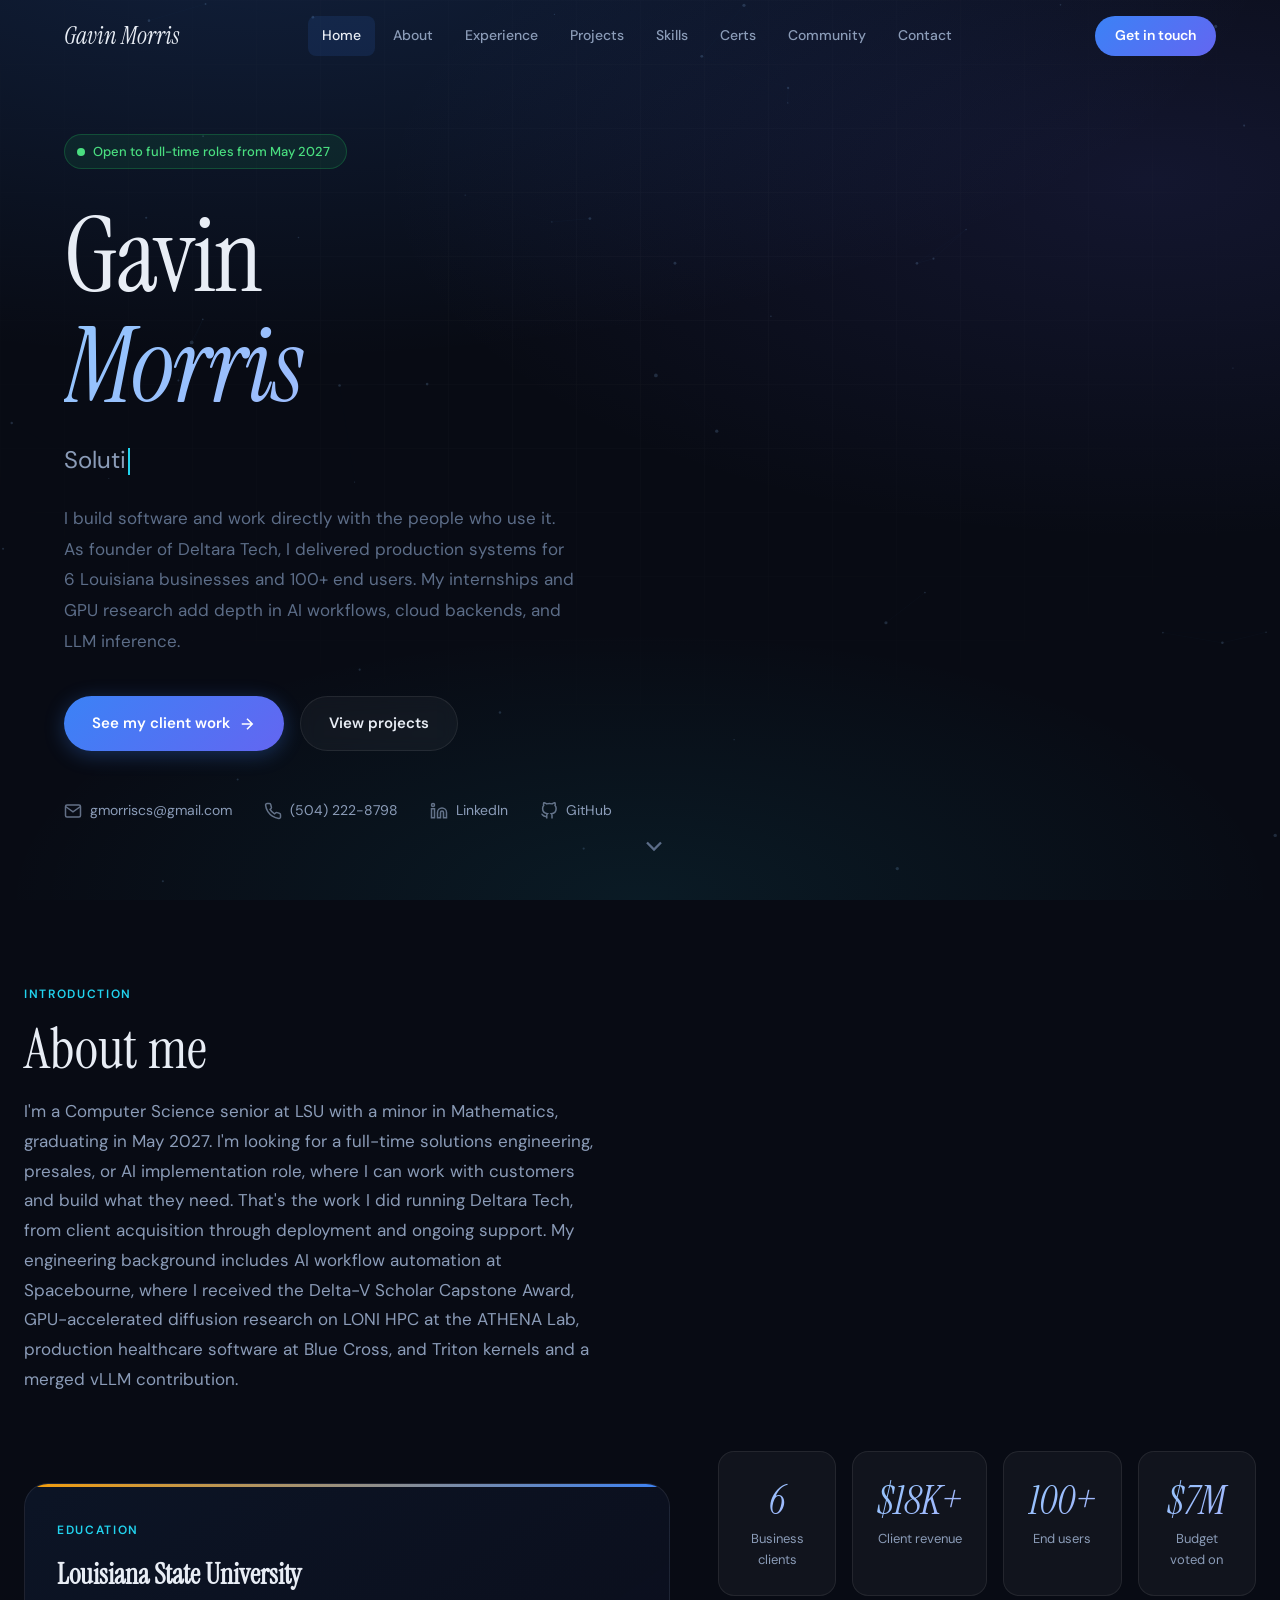
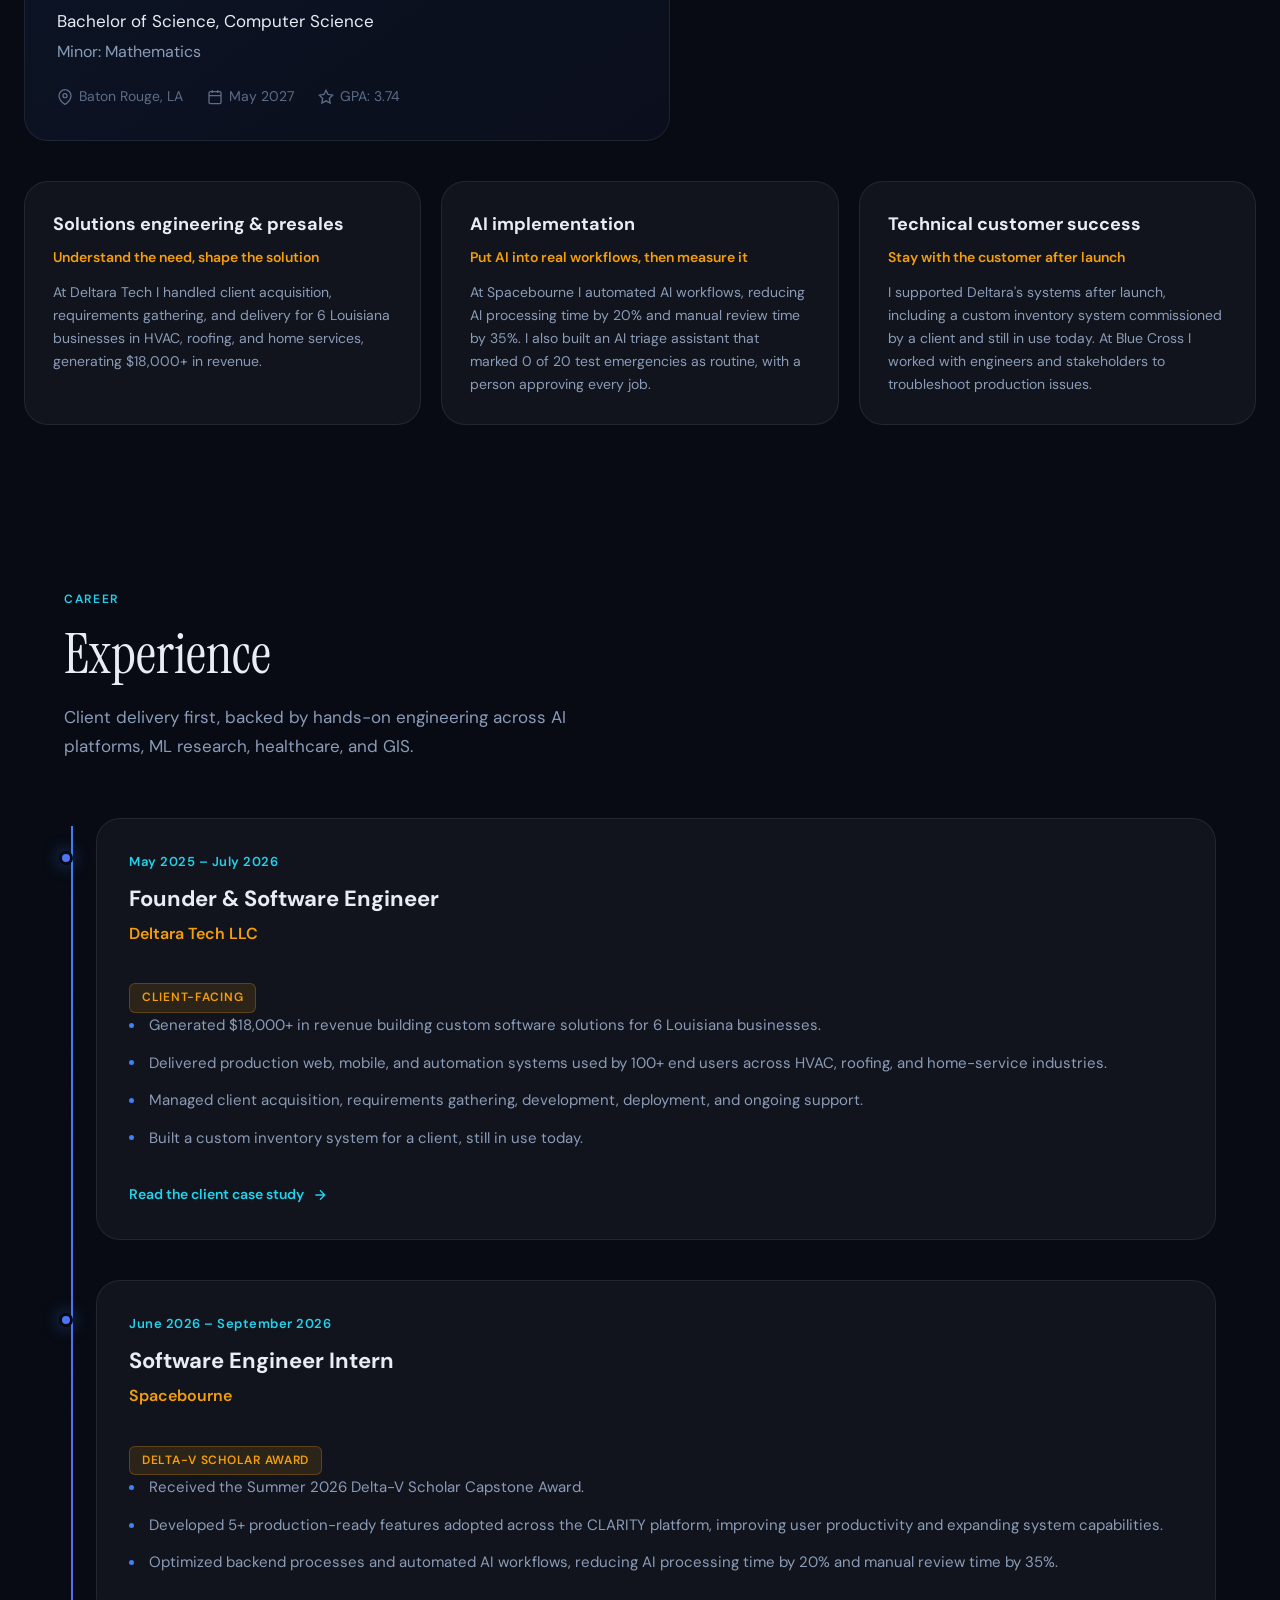
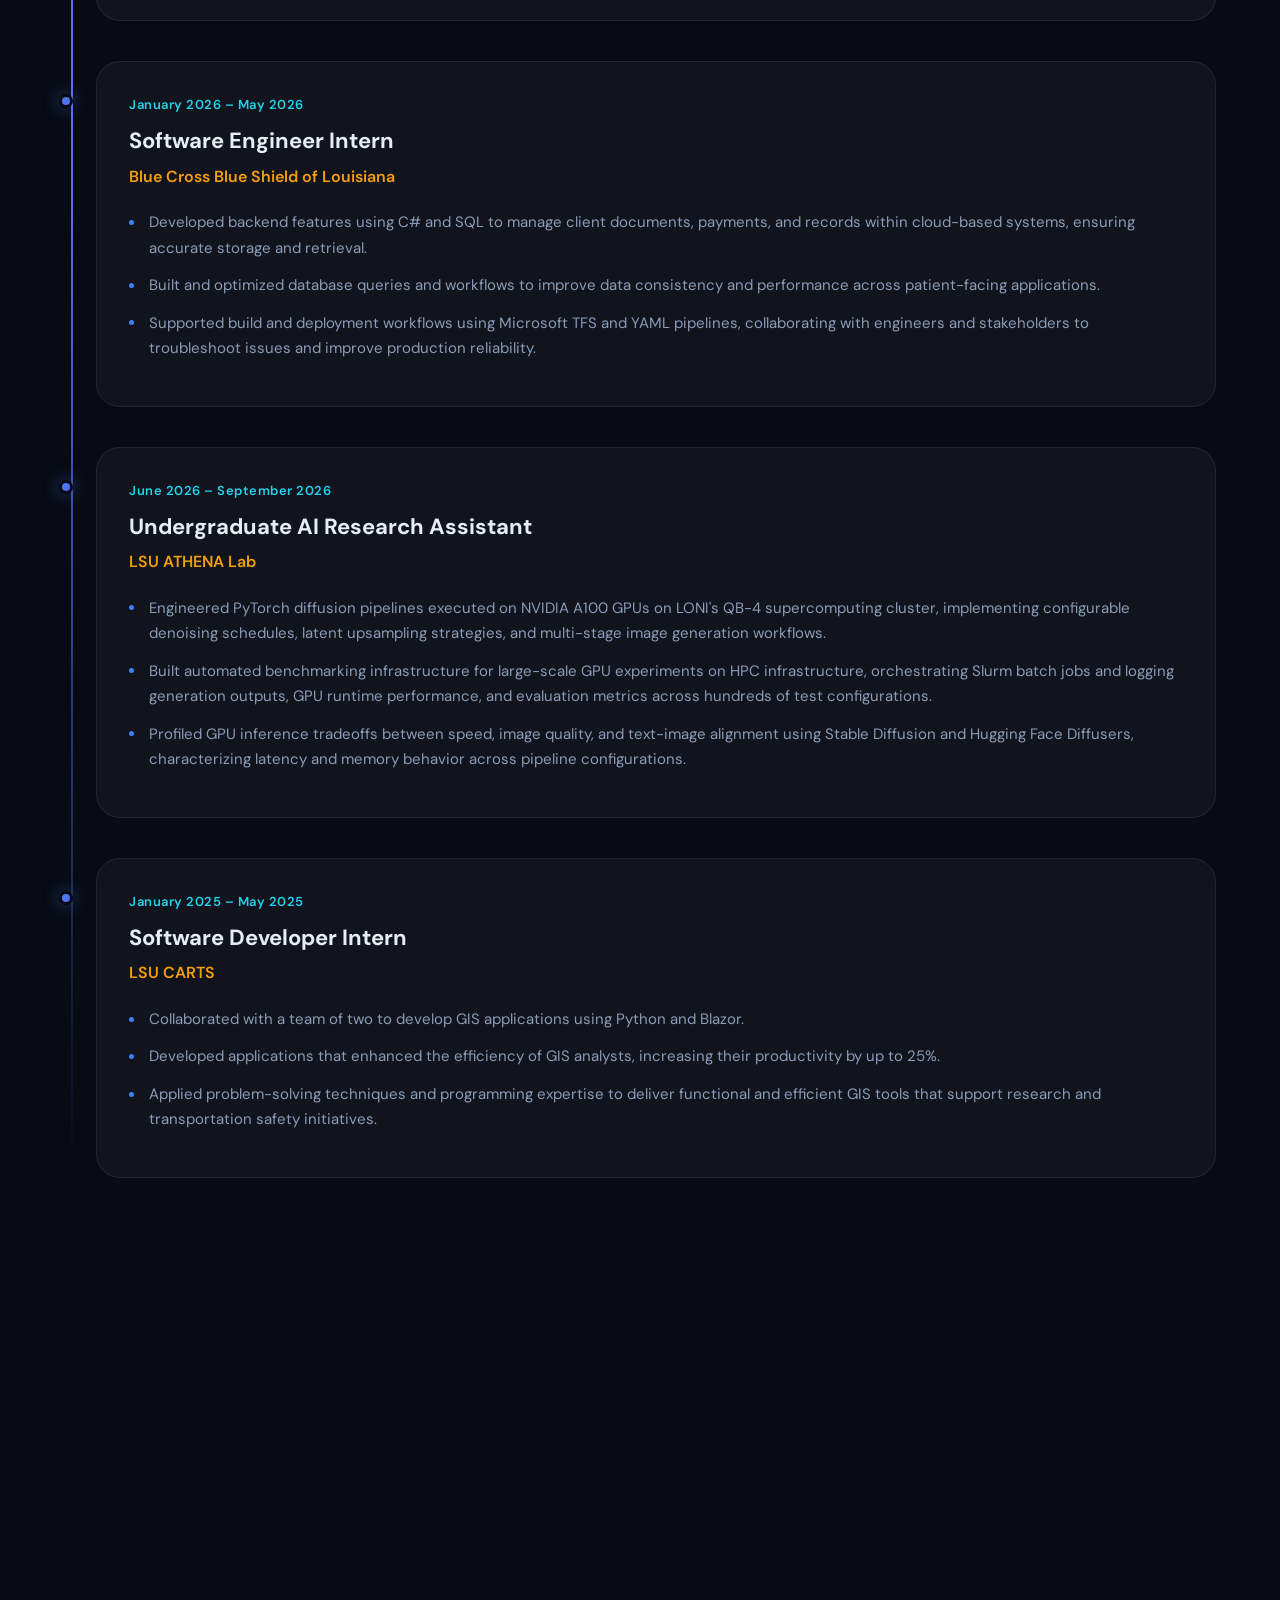
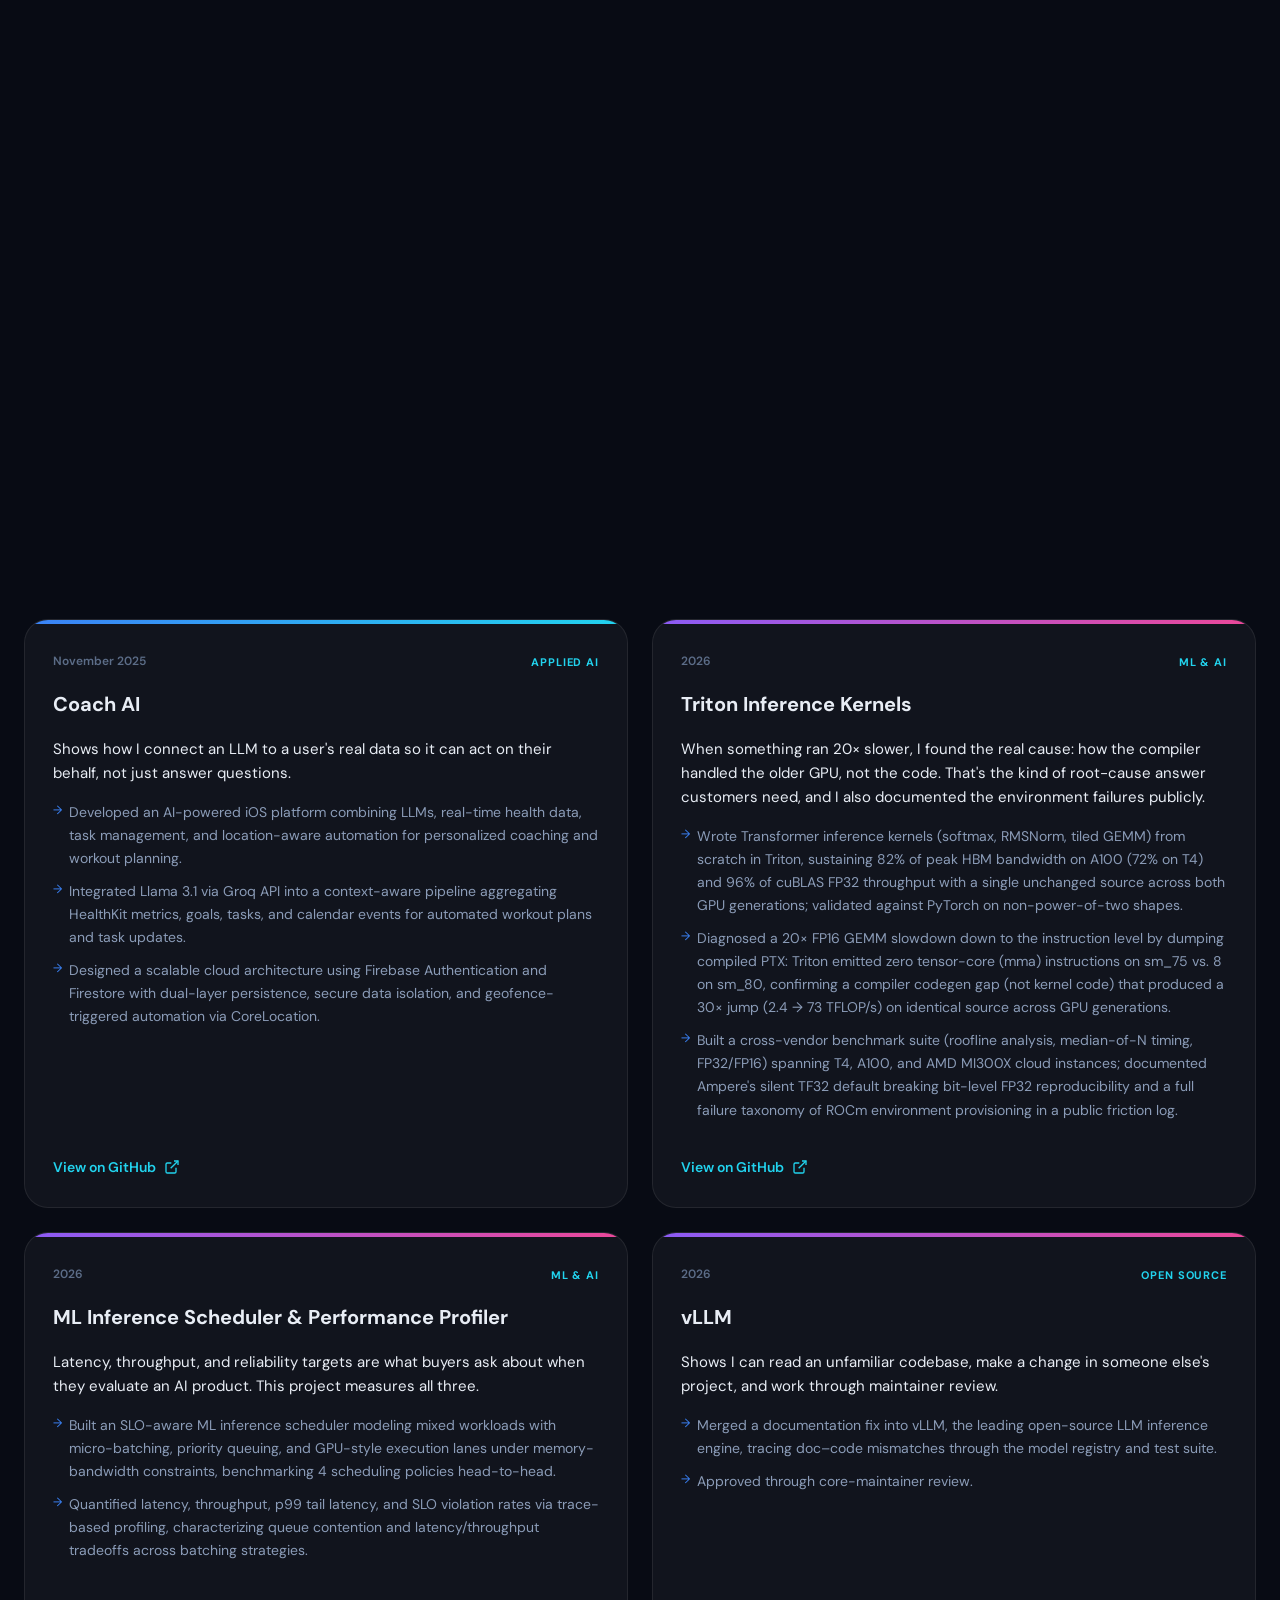
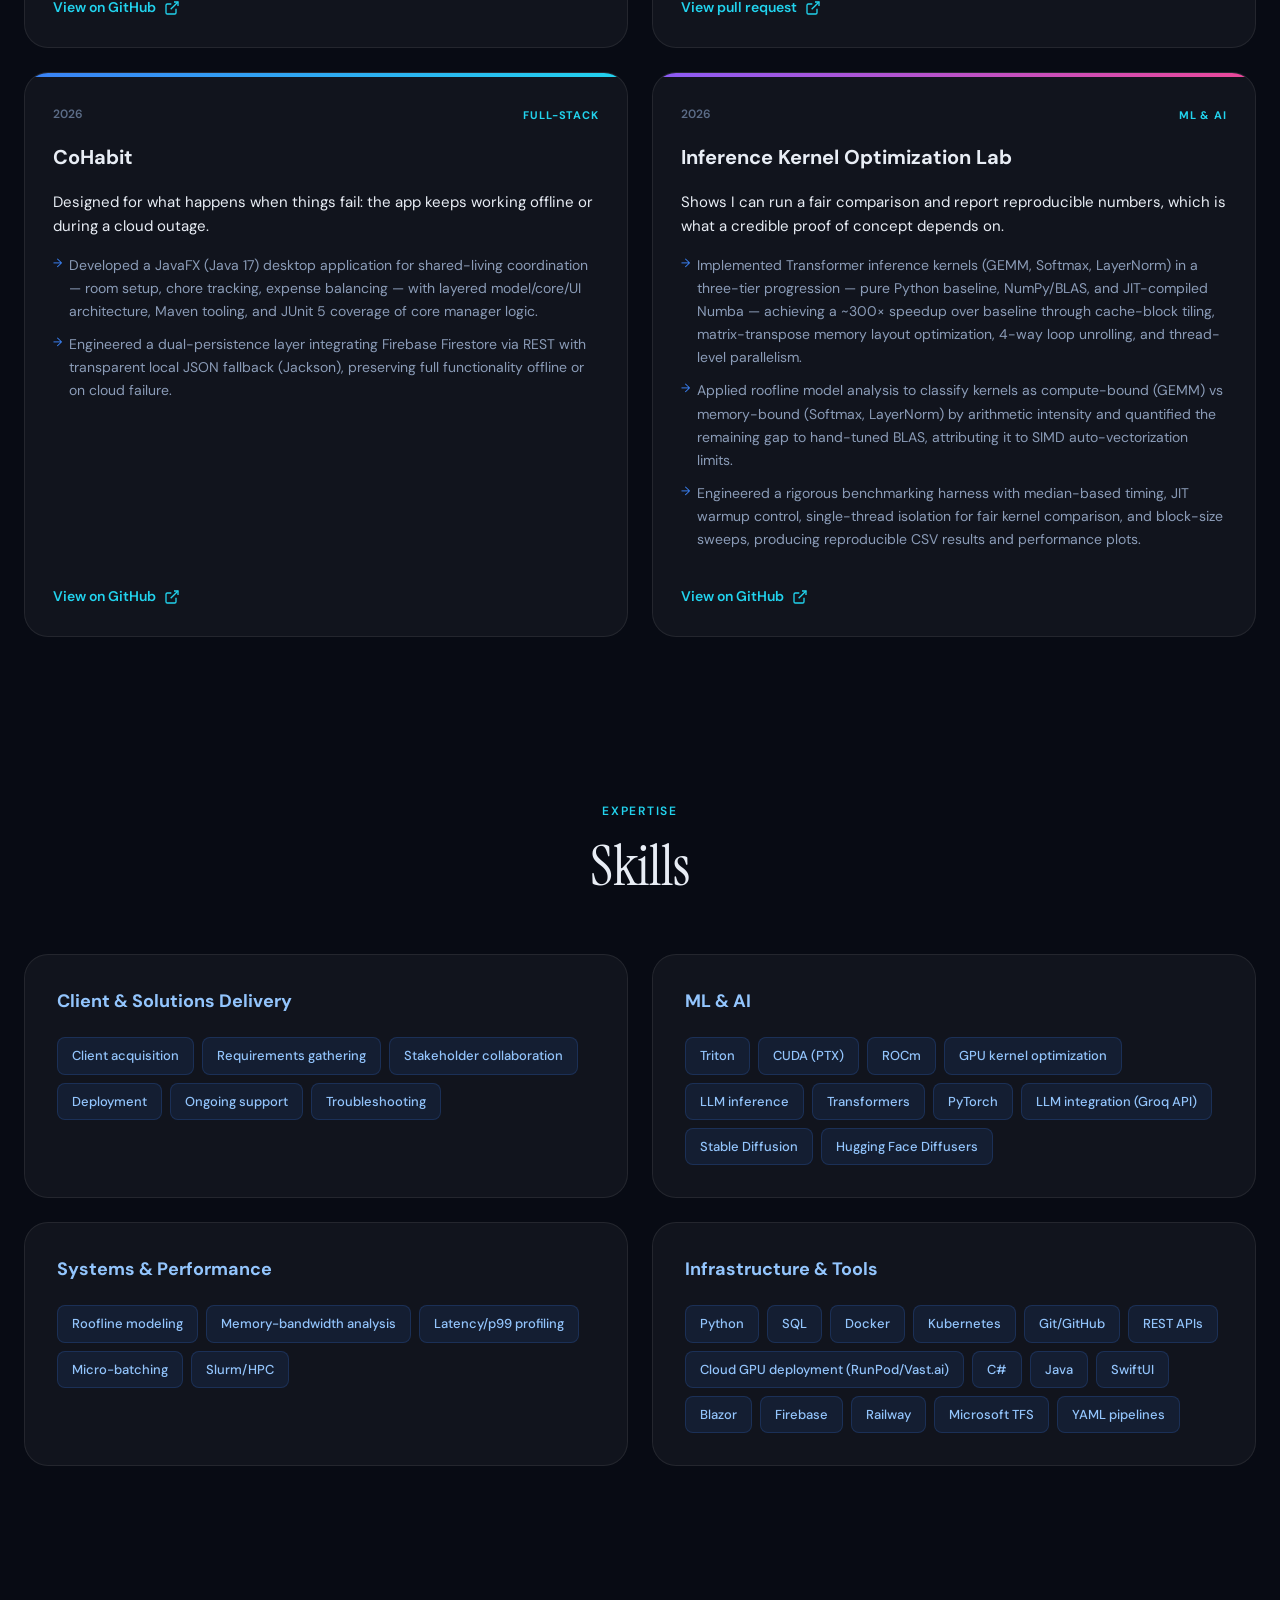
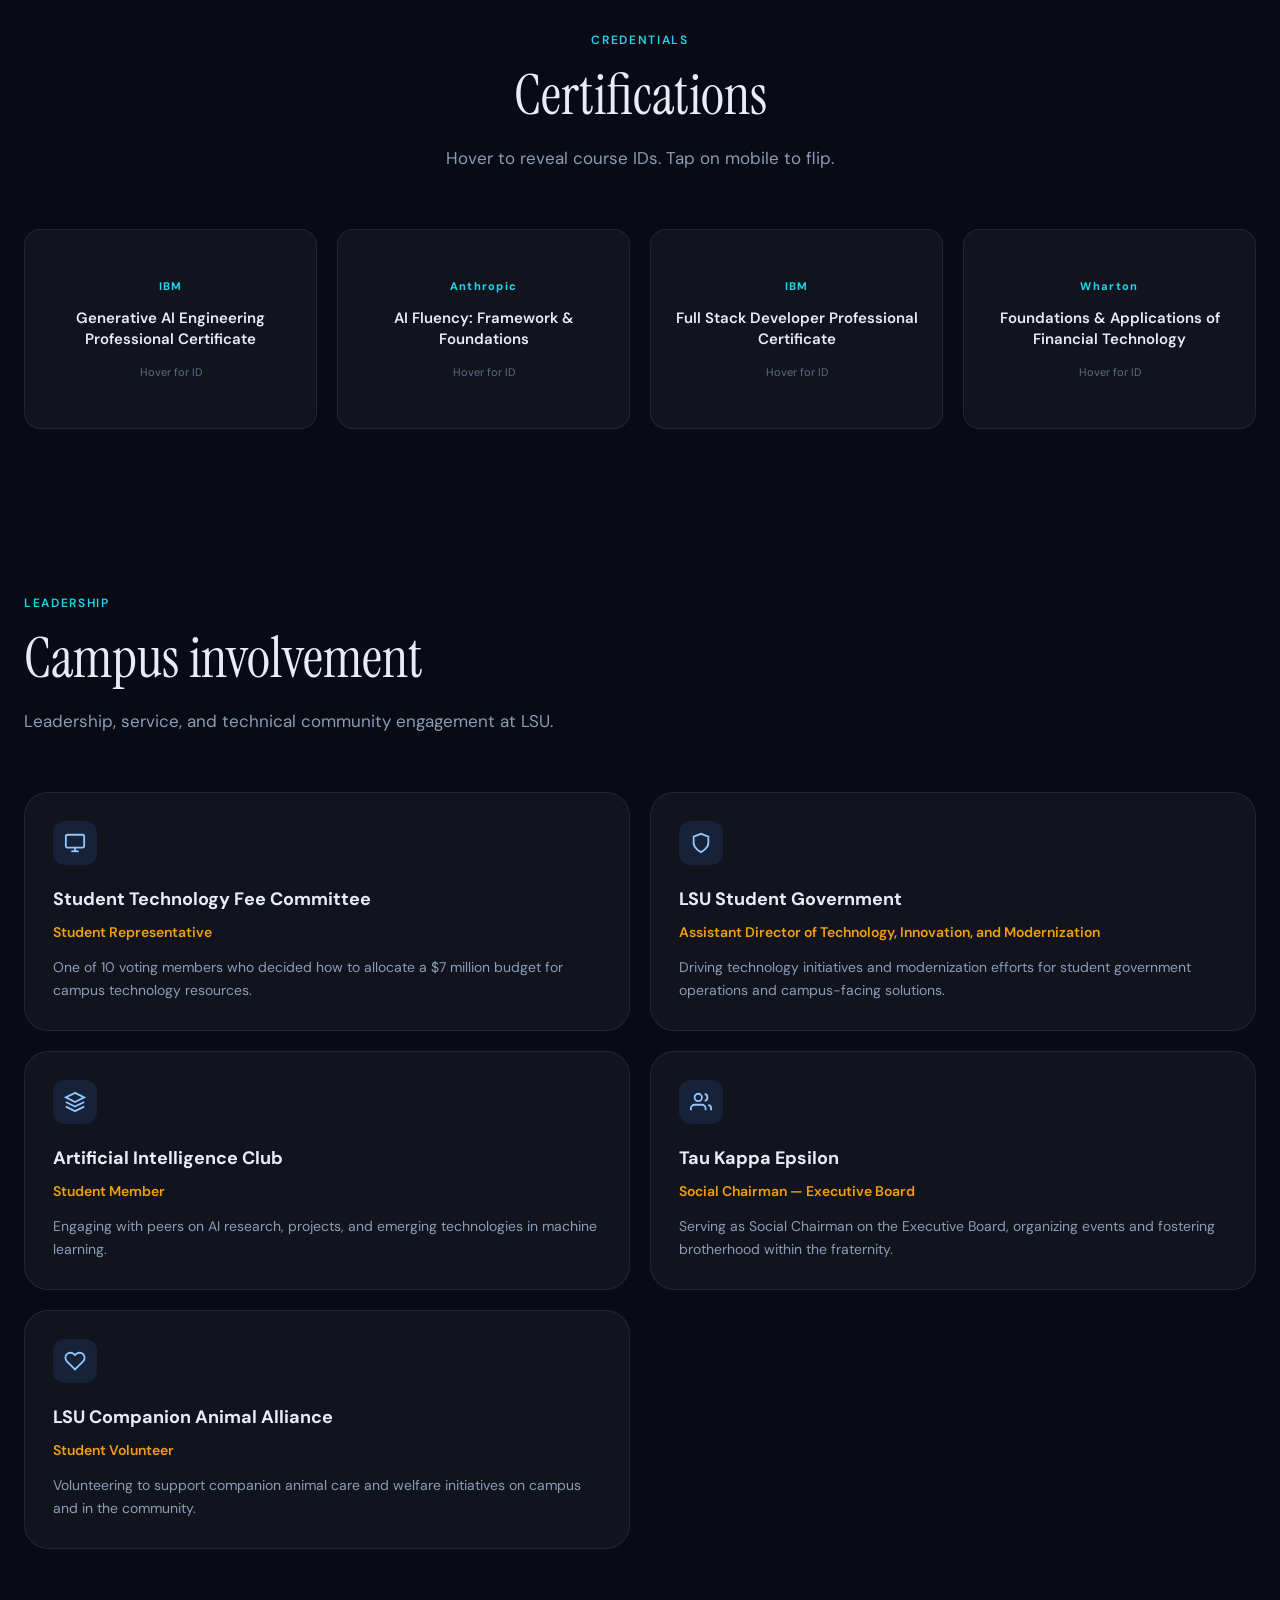
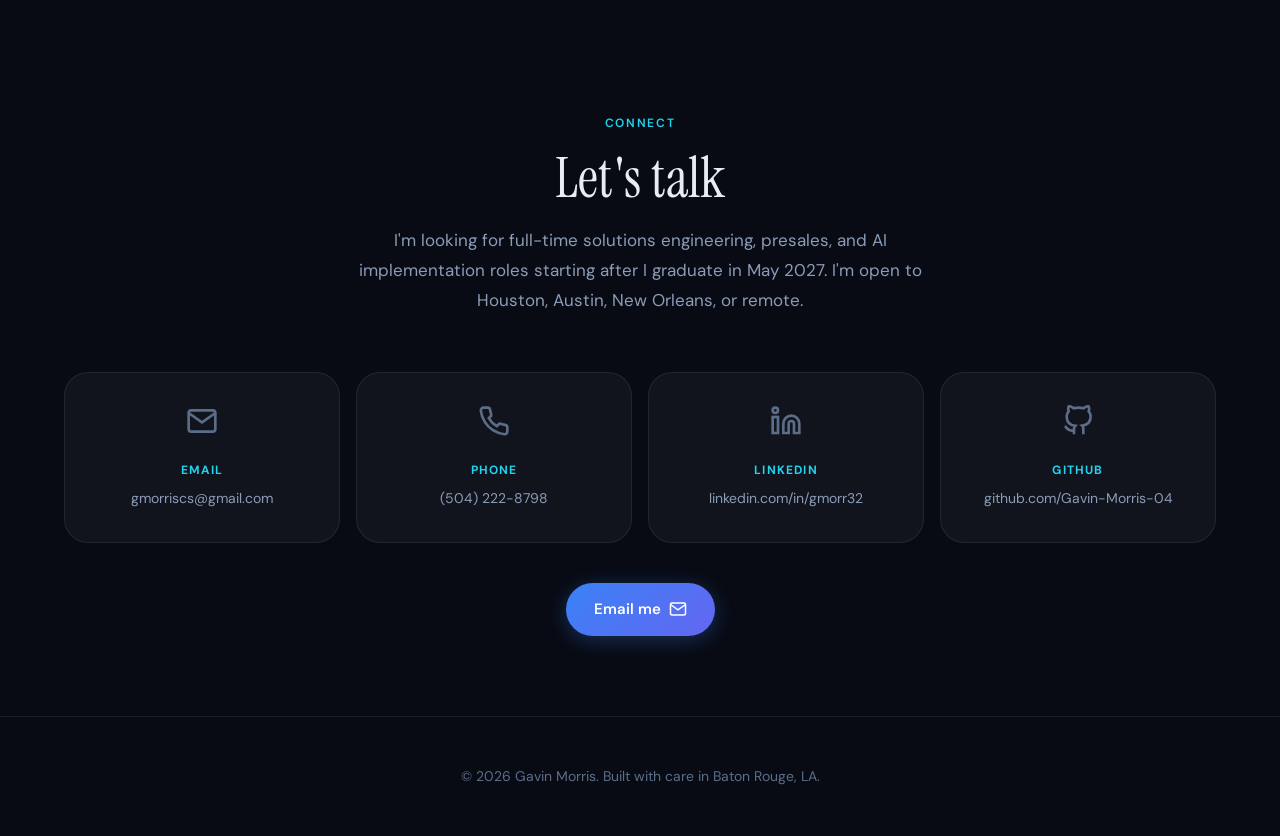
==== commit 20dd0f2a: "Add client-approved inventory app case study Co-Authored-By: Claude Opus 5.5 <noreply@anthropic.com>" ====
--- a/index.html
+++ b/index.html
@@ -201,6 +201,10 @@
             <li>Managed client acquisition, requirements gathering, development, deployment, and ongoing support.</li>
             <li>Built a custom inventory system for a client, still in use today.</li>
           </ul>
+          <a href="case-study.html" class="project-link case-link">
+            Read the client case study
+            <svg width="16" height="16" viewBox="0 0 24 24" fill="none" stroke="currentColor" stroke-width="2"><path d="M5 12h14M12 5l7 7-7 7"/></svg>
+          </a>
         </article>
 
 <article class="exp-card reveal">
@@ -301,6 +305,10 @@
               <li>Designed and deployed a scalable backend using Railway, enabling real-time tracking of inventory across multiple suppliers and locations.</li>
               <li>Built intuitive UI/UX for businesses to easily manage complex supply chains with multi-supplier support, item categorization, and usage history visibility.</li>
             </ul>
+            <a href="case-study.html" class="project-link">
+              Read the case study
+              <svg width="16" height="16" viewBox="0 0 24 24" fill="none" stroke="currentColor" stroke-width="2"><path d="M5 12h14M12 5l7 7-7 7"/></svg>
+            </a>
             <a href="https://github.com/Gavin-Morris-04/inventory-pro" class="project-link" target="_blank" rel="noopener noreferrer">
               View on GitHub
               <svg width="16" height="16" viewBox="0 0 24 24" fill="none" stroke="currentColor" stroke-width="2"><path d="M18 13v6a2 2 0 0 1-2 2H5a2 2 0 0 1-2-2V8a2 2 0 0 1 2-2h6"/><polyline points="15 3 21 3 21 9"/><line x1="10" y1="14" x2="21" y2="3"/></svg>
--- a/styles.css
+++ b/styles.css
@@ -1156,3 +1156,120 @@
   .cert-inner { transition: none; }
   .cert-card:hover .cert-inner { transform: none; }
 }
+
+/* Case study page */
+.case-back {
+  display: inline-flex;
+  align-items: center;
+  gap: 0.5rem;
+  font-size: 0.9375rem;
+  font-weight: 600;
+  color: var(--text-muted);
+  transition: color 0.25s;
+}
+
+.case-back:hover { color: var(--accent-3); }
+
+.case {
+  position: relative;
+  z-index: 1;
+  max-width: 48rem;
+  margin: 0 auto;
+  padding: calc(var(--nav-h) + 3rem) 1.5rem 4rem;
+}
+
+.case section { margin-bottom: 3rem; }
+
+.case-title {
+  font-family: var(--font-display);
+  font-size: clamp(2rem, 5vw, 3rem);
+  font-weight: 400;
+  line-height: 1.15;
+  color: var(--text);
+  margin-bottom: 1rem;
+}
+
+.case-byline {
+  color: var(--text-dim);
+  font-size: 0.9375rem;
+  padding-bottom: 1.5rem;
+  margin-bottom: 1.5rem;
+  border-bottom: 1px solid var(--border);
+}
+
+.case h2 {
+  font-family: var(--font-display);
+  font-size: clamp(1.75rem, 4vw, 2.25rem);
+  font-weight: 400;
+  color: var(--text);
+  margin-bottom: 1rem;
+}
+
+.case p,
+.case li {
+  color: var(--text-muted);
+  font-size: 1.0625rem;
+  line-height: 1.75;
+  margin-bottom: 1rem;
+}
+
+.case strong { color: var(--text); }
+
+.case-lead { font-size: 1.1875rem; color: var(--text); }
+
+.case ul { margin: 0 0 1rem 1.25rem; list-style: disc; }
+
+.case a:not(.btn) { color: var(--accent-3); text-decoration: underline; text-underline-offset: 3px; }
+
+.table-wrap {
+  overflow-x: auto;
+  margin: 1.5rem 0;
+  border: 1px solid var(--border);
+  border-radius: 12px;
+}
+
+.case table { width: 100%; border-collapse: collapse; font-size: 0.9375rem; }
+
+.case th,
+.case td {
+  padding: 0.75rem 1rem;
+  text-align: left;
+  vertical-align: top;
+  border-bottom: 1px solid var(--border);
+  color: var(--text-muted);
+}
+
+.case thead th { color: var(--text); background: rgba(59, 130, 246, 0.12); font-weight: 600; }
+
+.case tr:last-child td,
+.case tr:last-child th { border-bottom: 0; }
+
+.case-facts th { width: 8rem; color: var(--accent-3); font-weight: 600; background: var(--surface); }
+
+.case blockquote {
+  margin: 1.5rem 0;
+  padding: 0.25rem 0 0.25rem 1.25rem;
+  border-left: 3px solid var(--accent-3);
+  font-family: var(--font-display);
+  font-style: italic;
+  font-size: 1.375rem;
+  line-height: 1.5;
+  color: var(--text);
+}
+
+.case-attribution { color: var(--text-dim); font-size: 0.9375rem; margin-top: -0.5rem; }
+
+.case figure {
+  margin: 1.5rem 0;
+  padding: 0.75rem;
+  background: #fff;
+  border-radius: 12px;
+}
+
+.case figure img { display: block; width: 100%; height: auto; }
+
+.case figcaption { color: #5f6b67; font-size: 0.875rem; text-align: center; margin-top: 0.5rem; }
+
+.case-note { font-size: 0.875rem !important; color: var(--text-dim) !important; font-style: italic; }
+
+.case-link { margin-top: 1.25rem; }
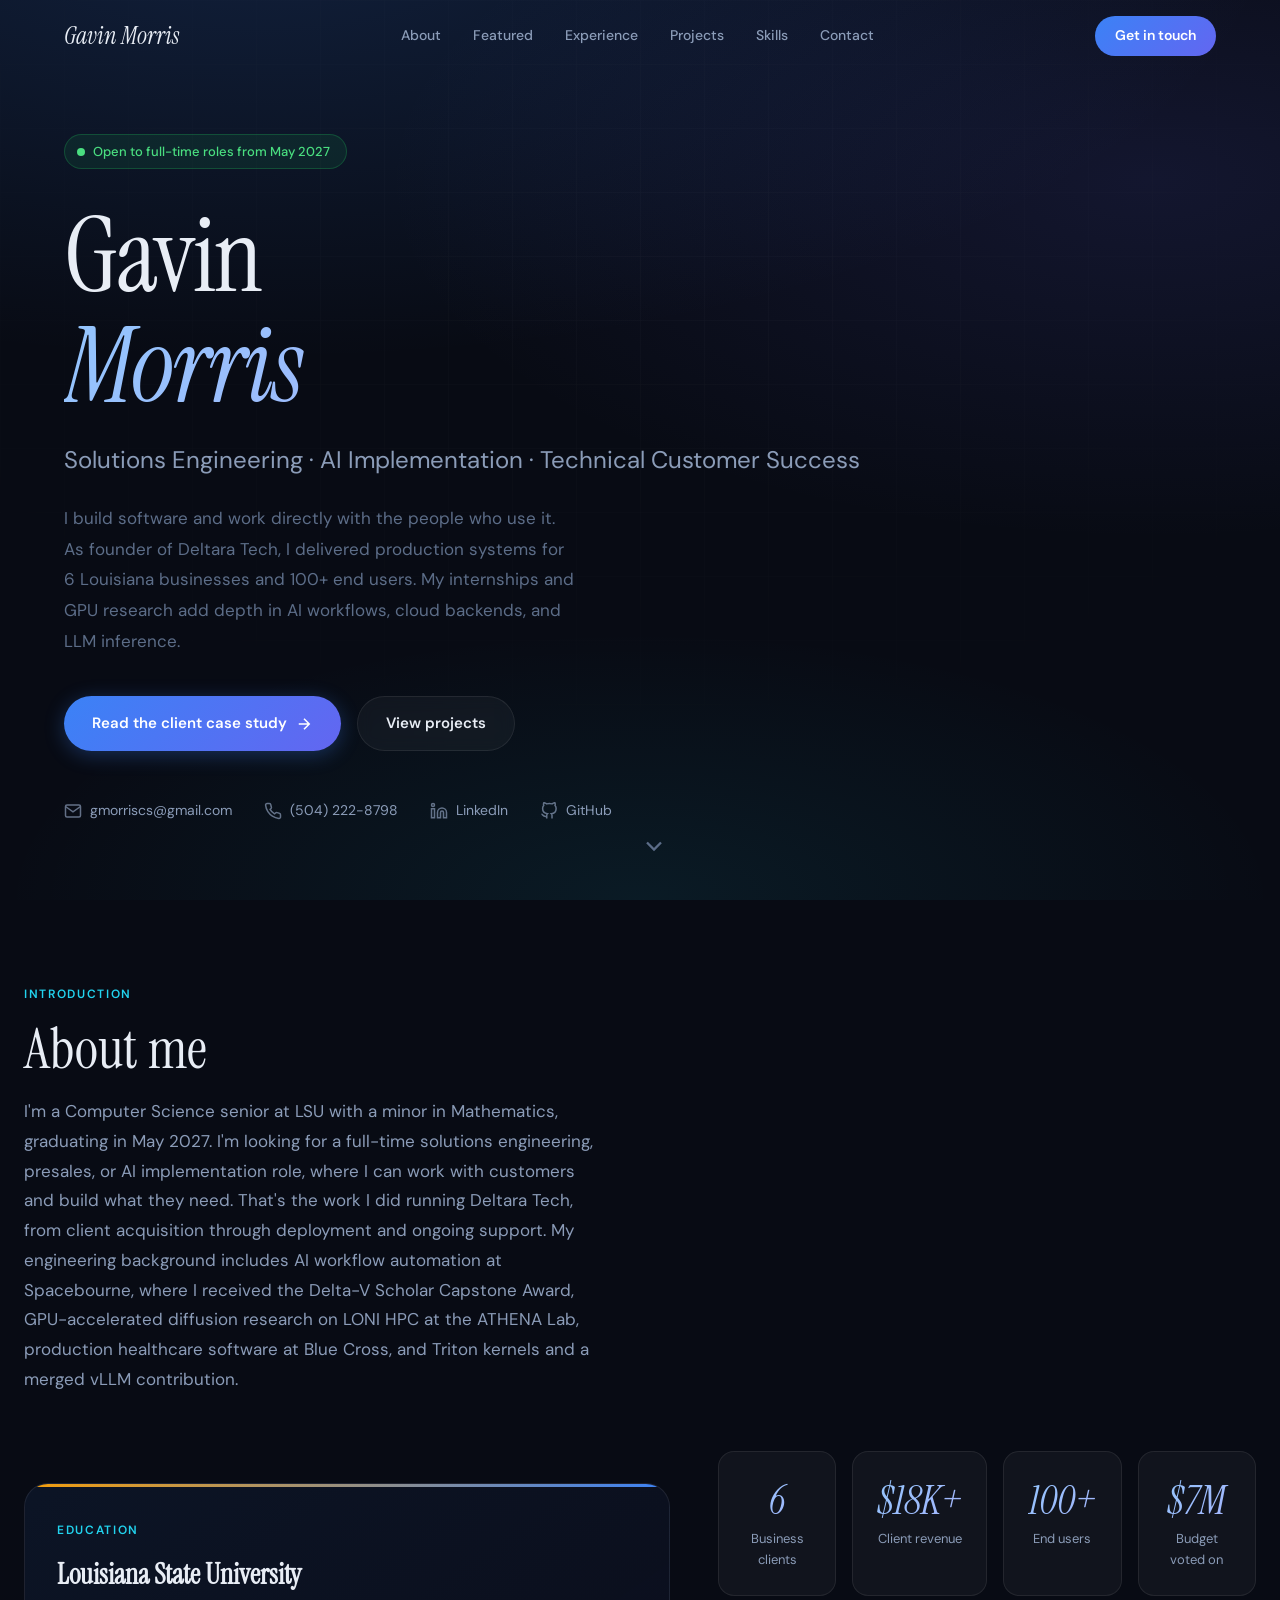
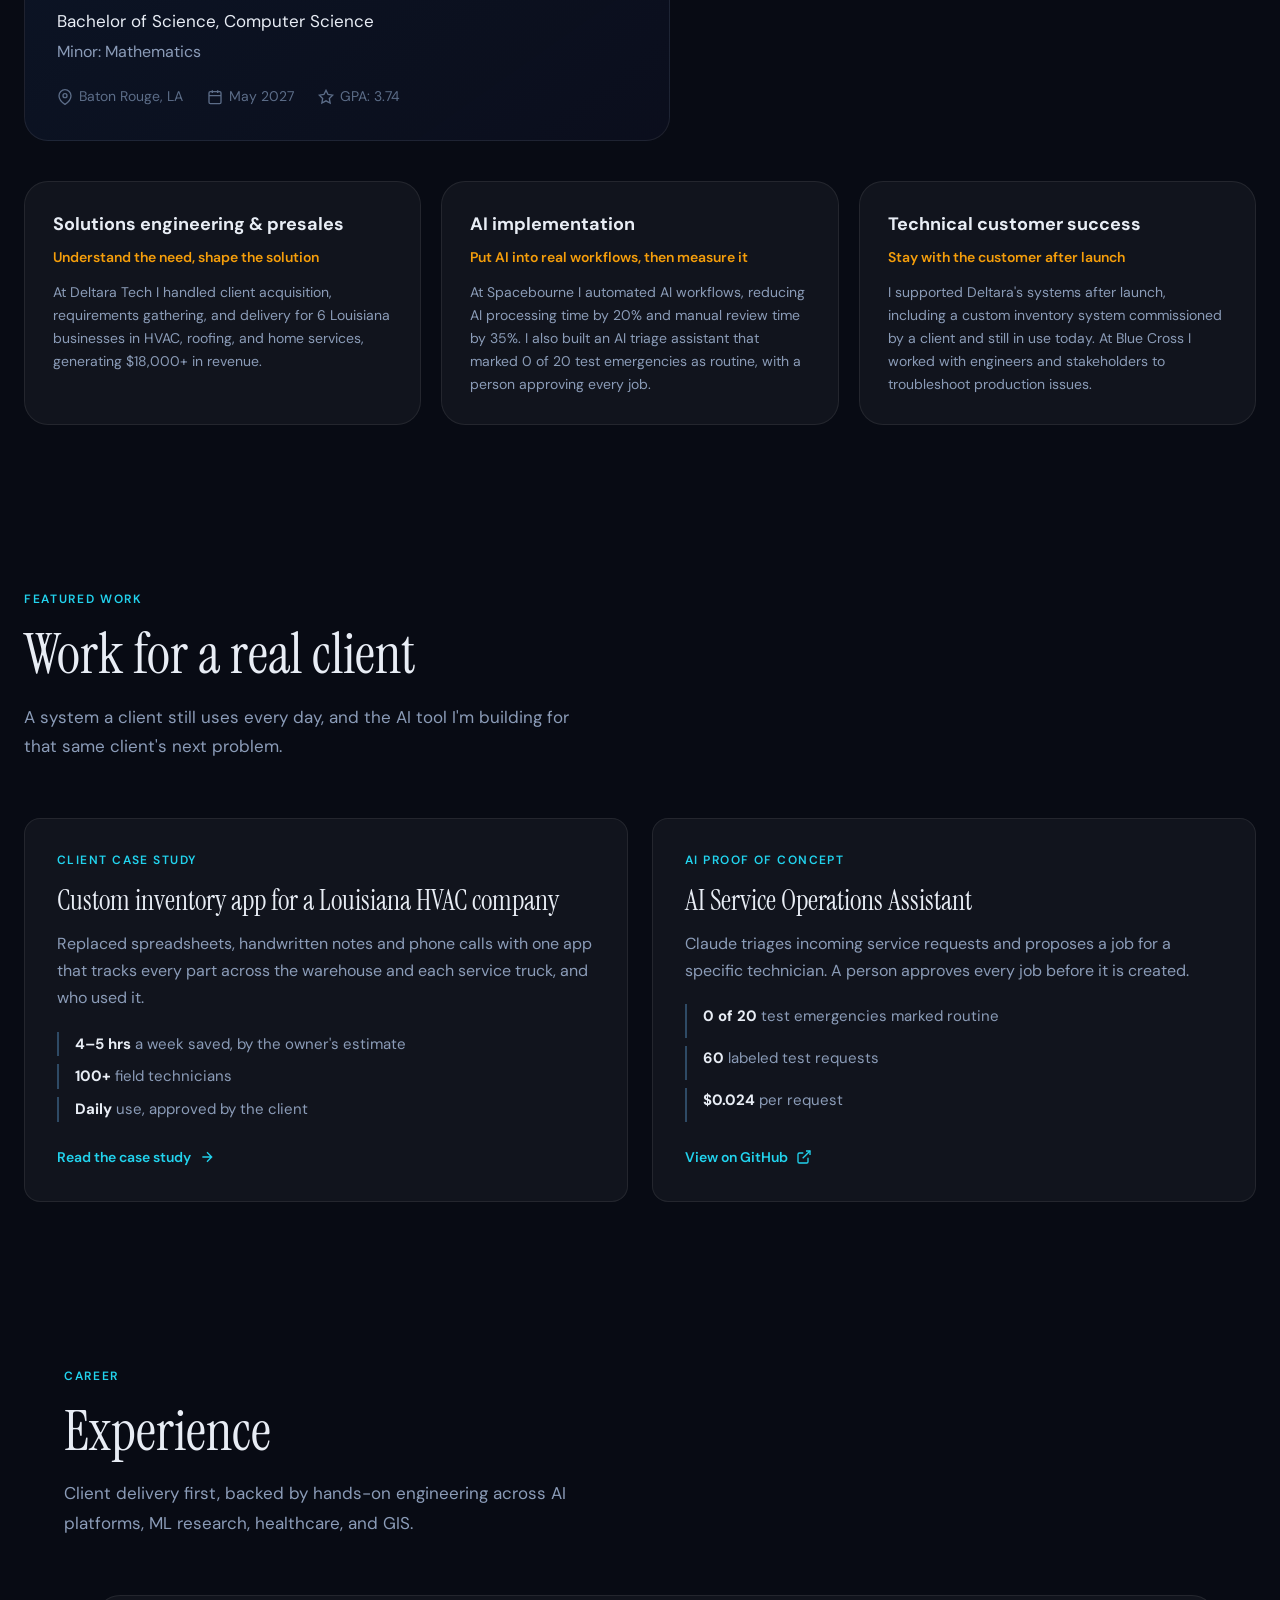
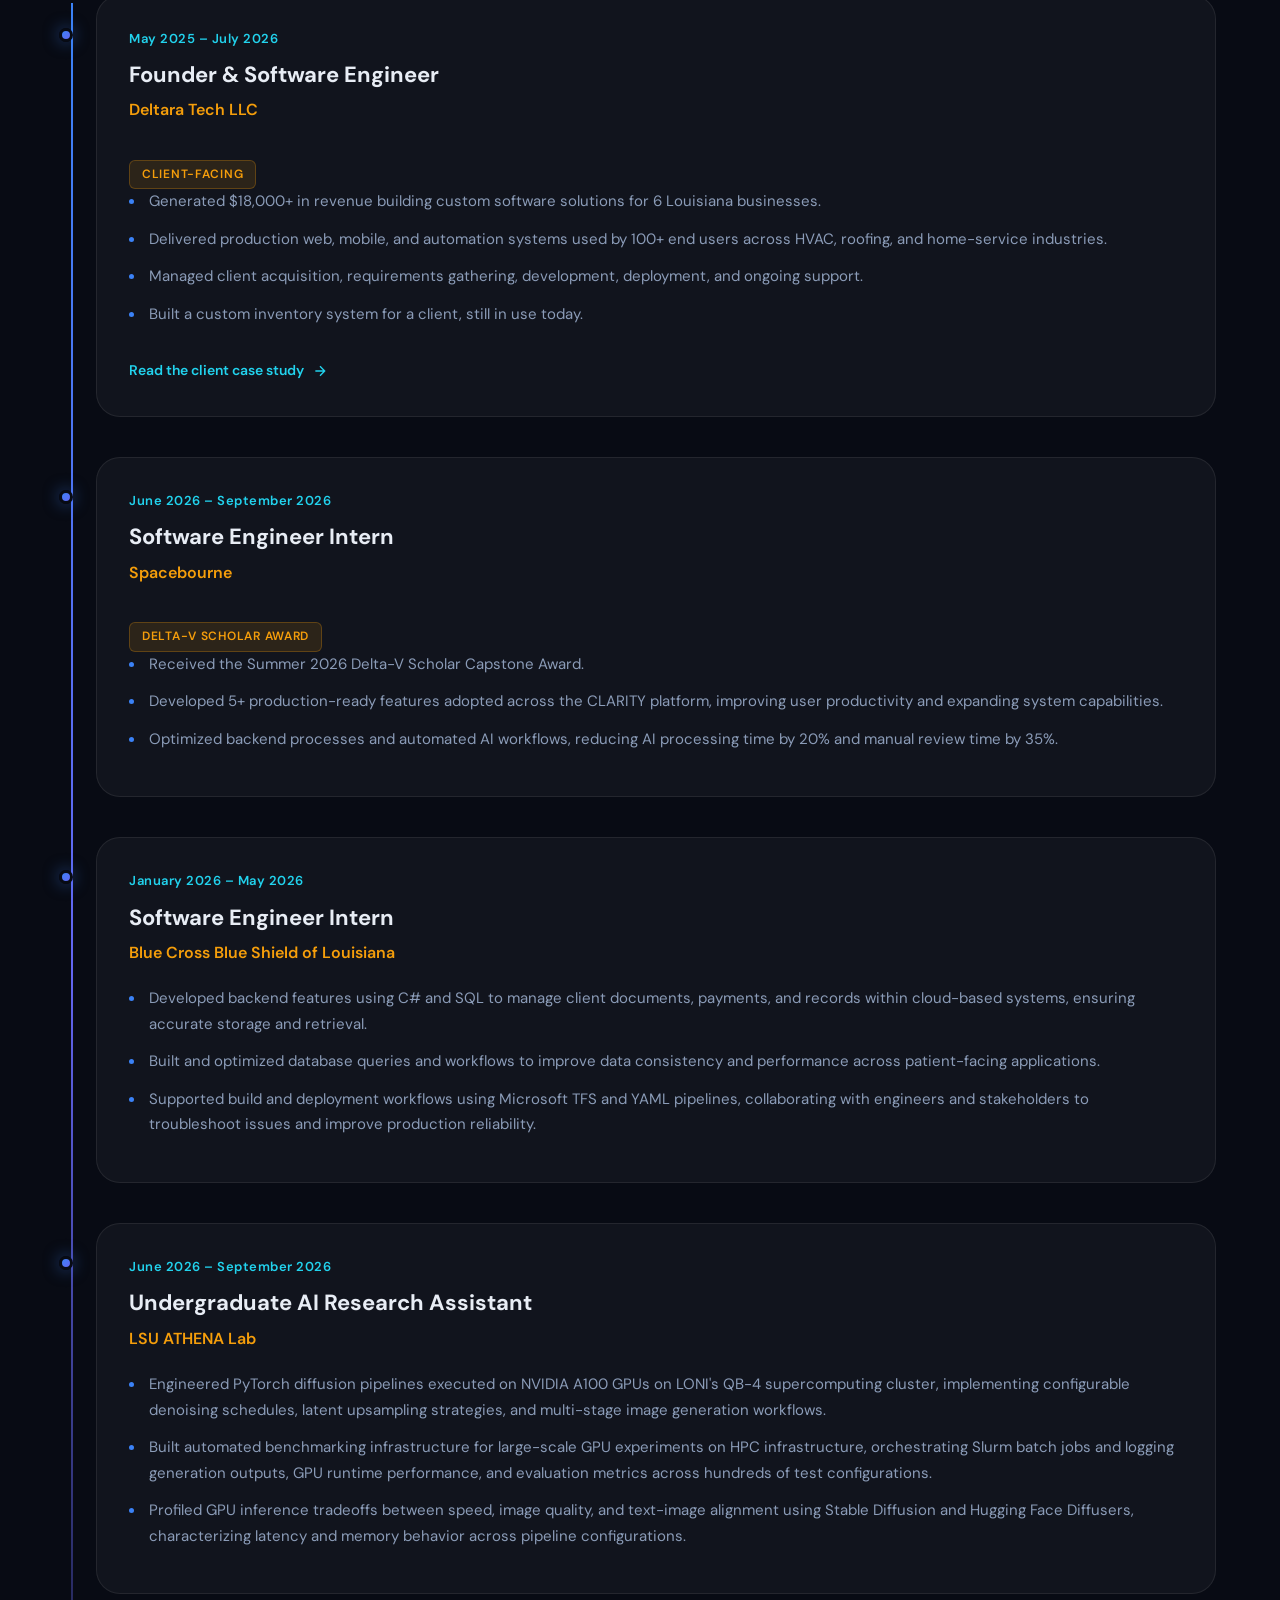
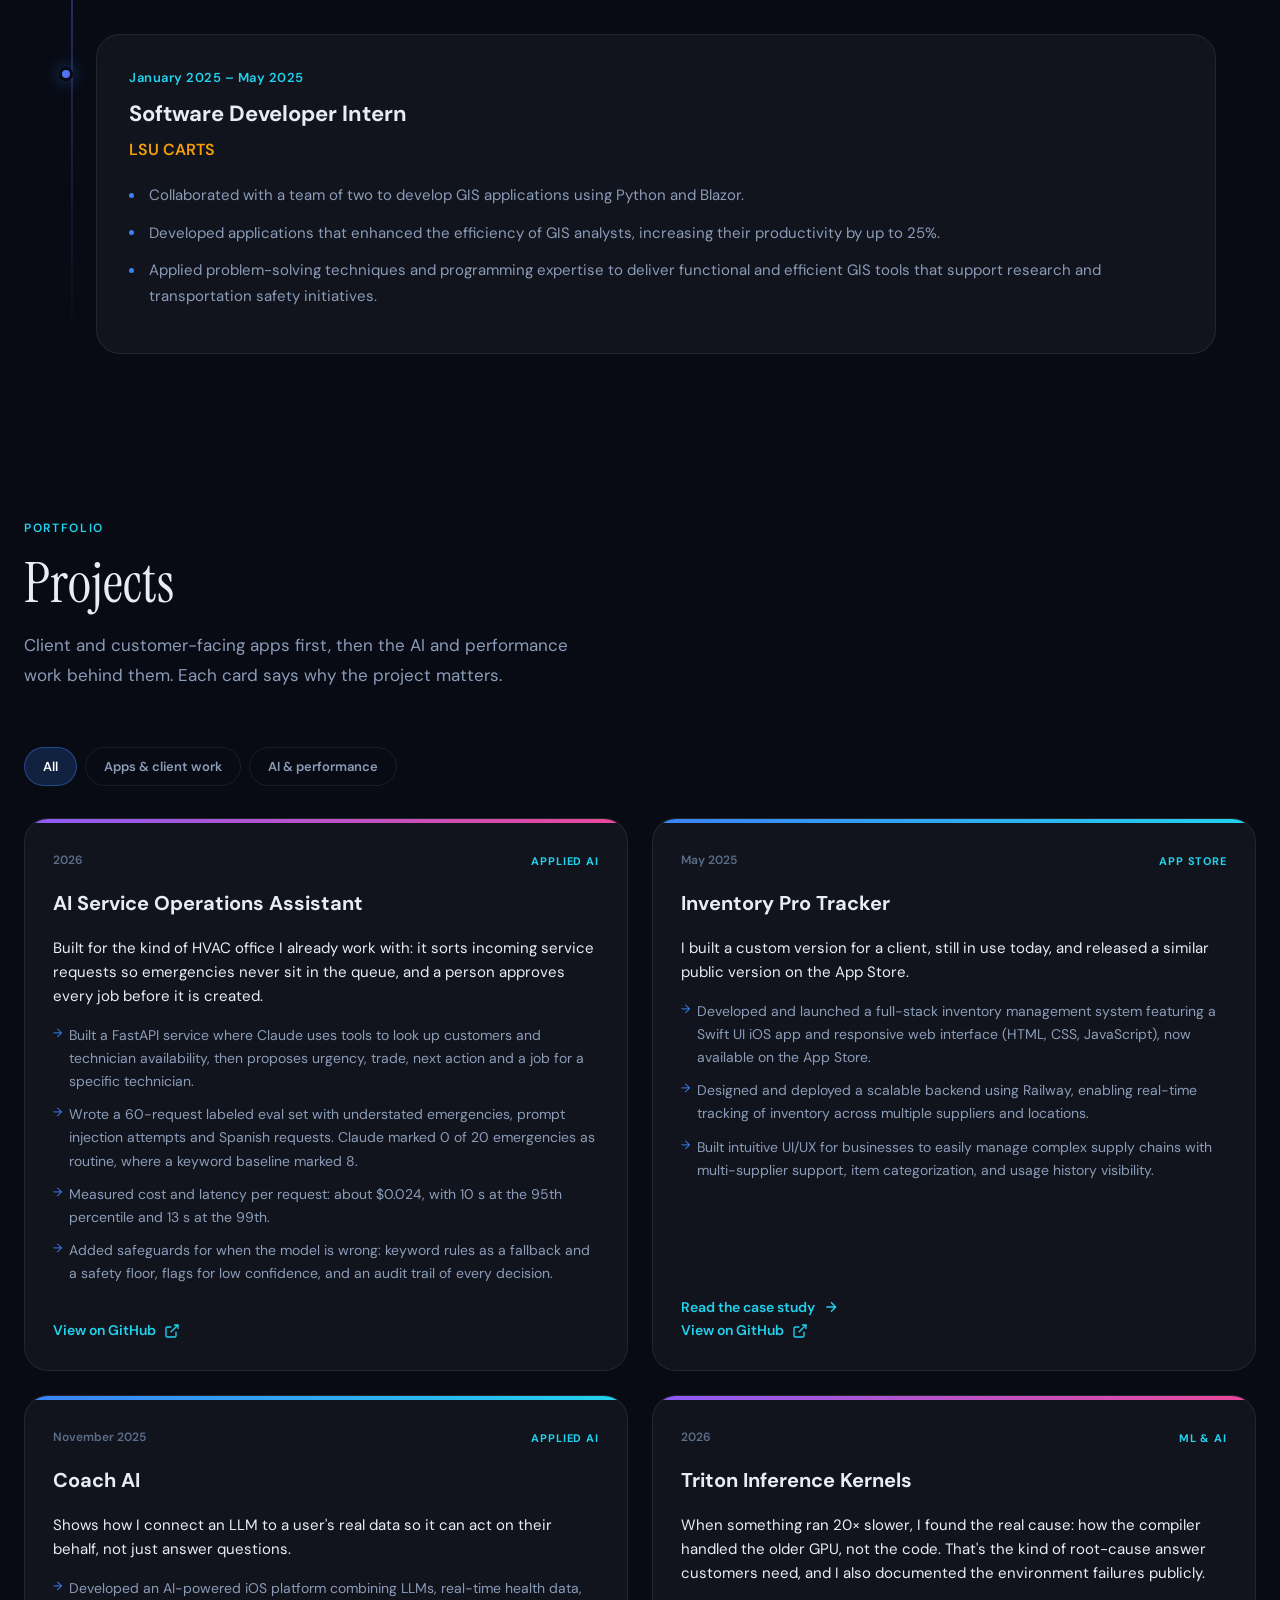
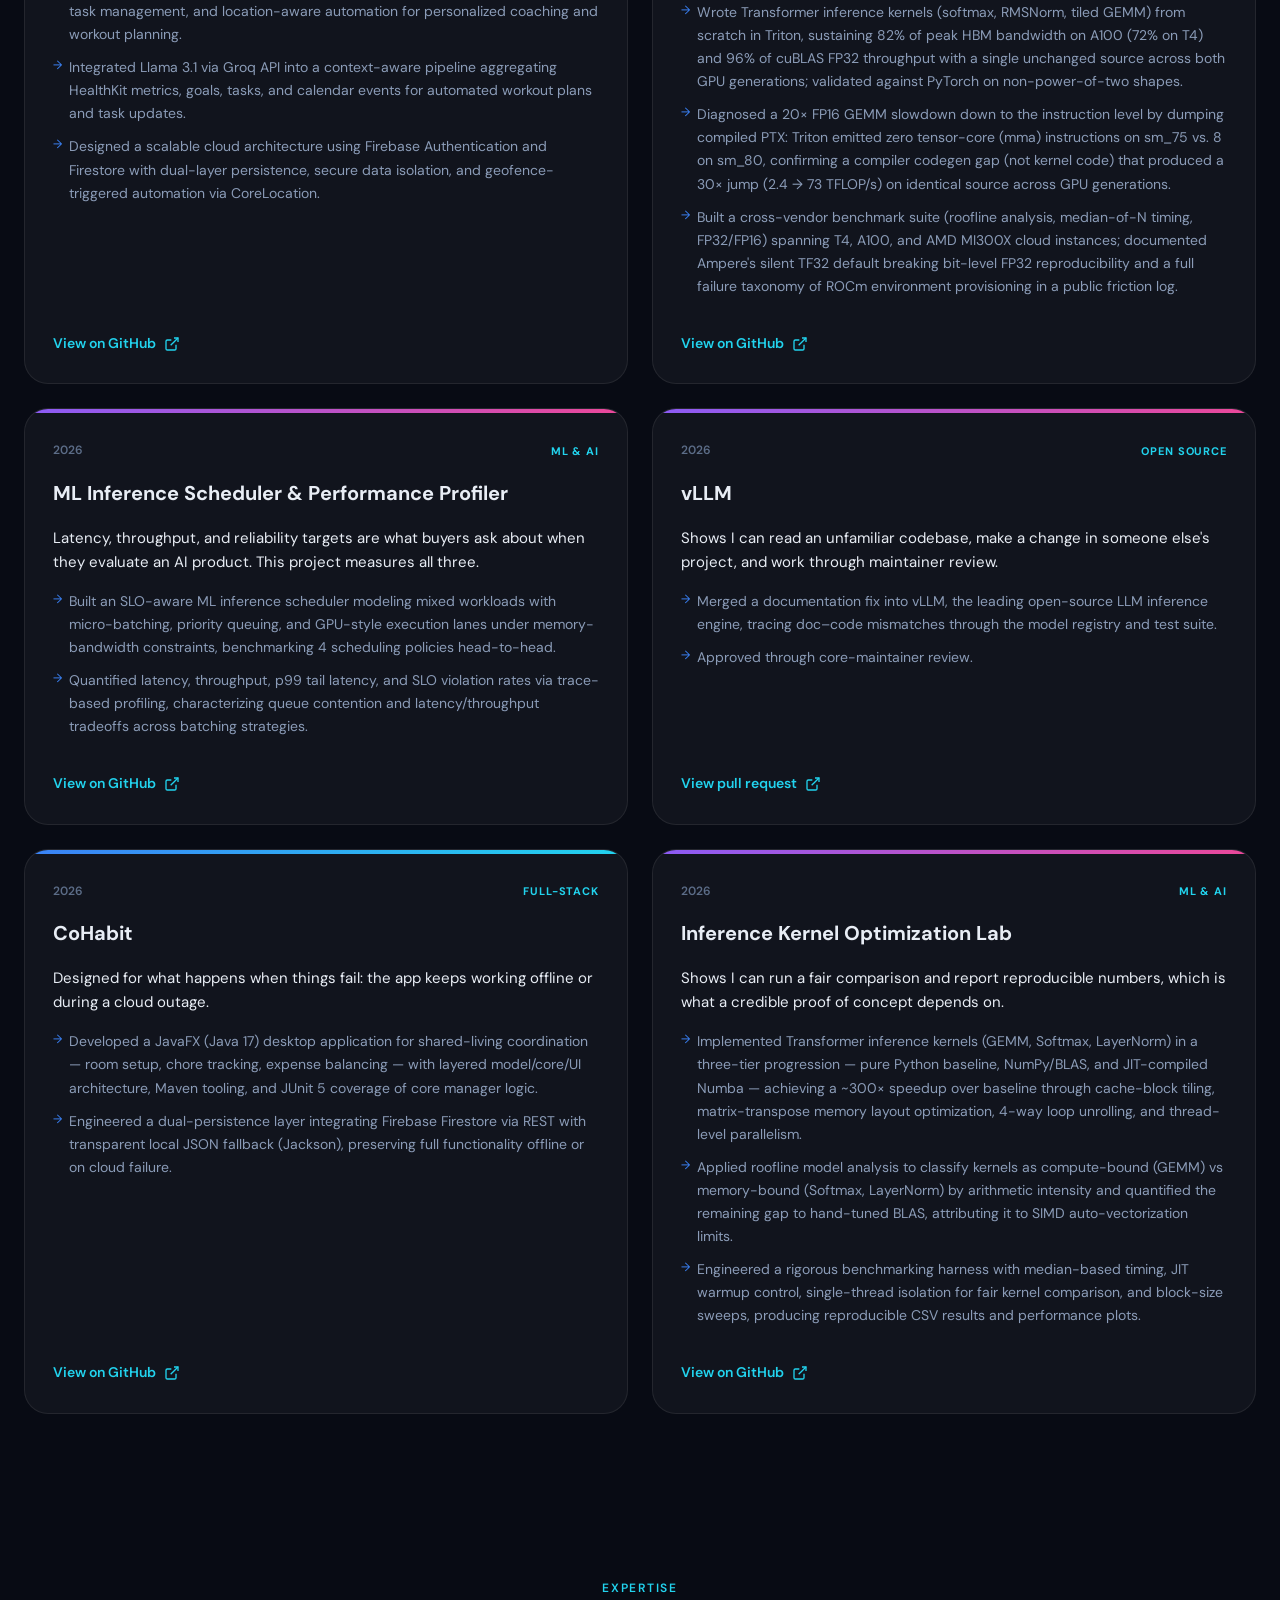
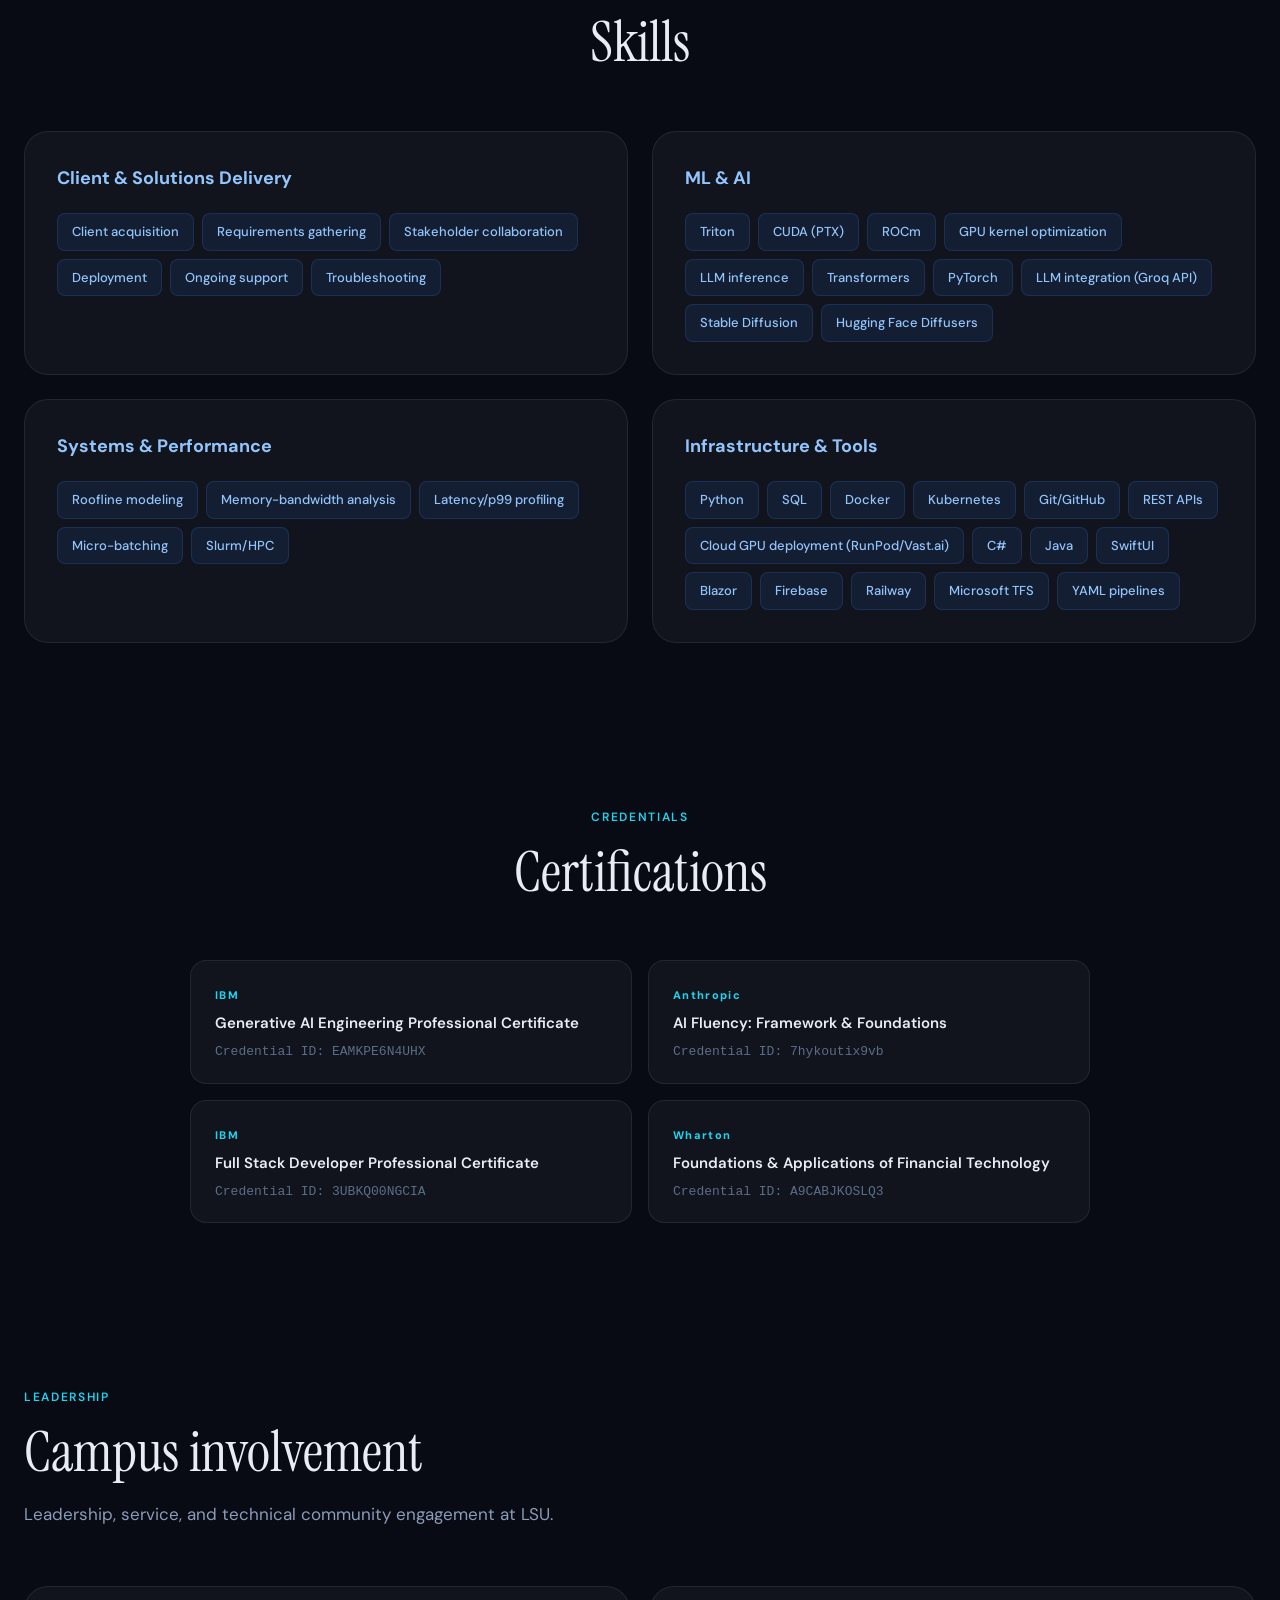
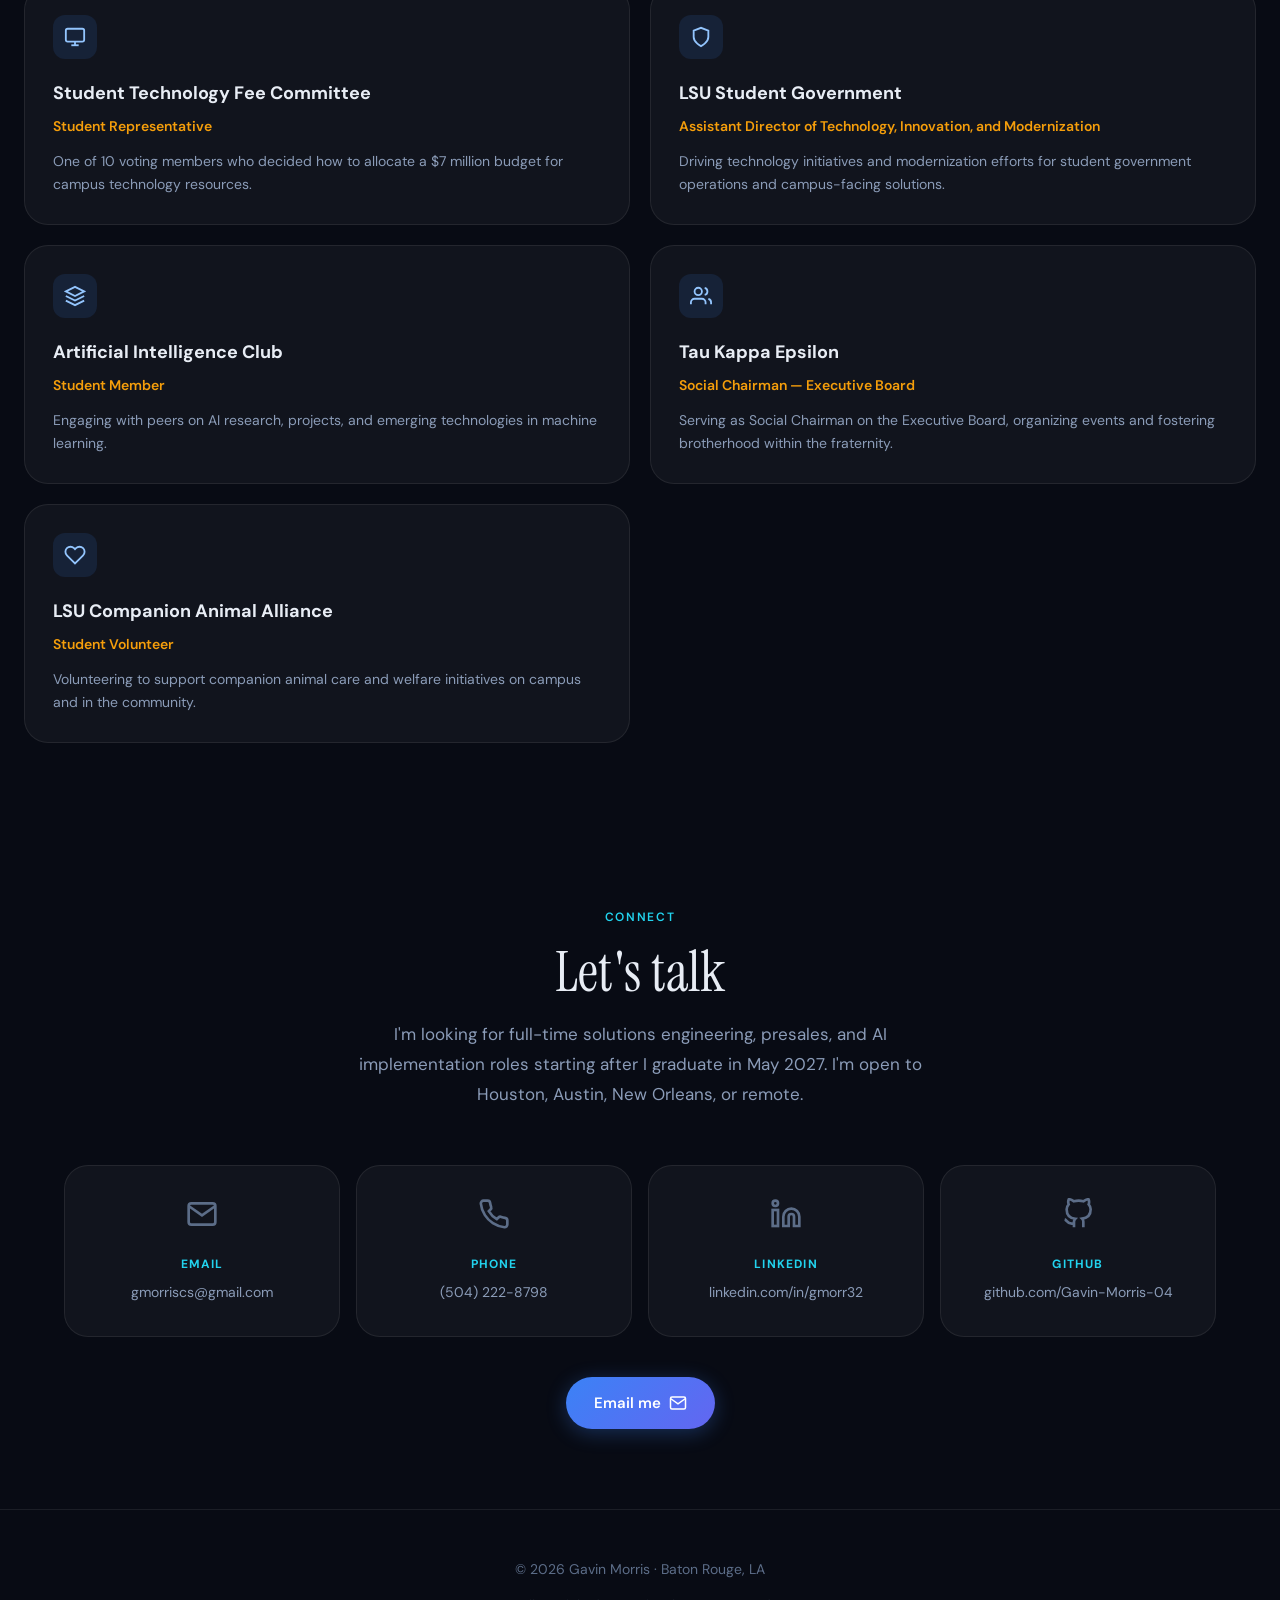
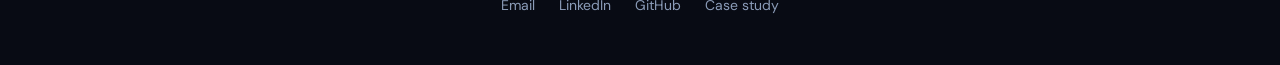
==== commit 98fdfa9c: "Make the portfolio cleaner and more recruiter-focused Add a featured work section and link previews," ====
--- a/index.html
+++ b/index.html
@@ -5,6 +5,11 @@
   <meta name="viewport" content="width=device-width, initial-scale=1.0">
   <meta name="description" content="Gavin Morris — LSU Computer Science senior and founder of Deltara Tech, seeking solutions engineering, presales, and AI implementation roles after May 2027 graduation.">
   <meta name="author" content="Gavin Morris">
+  <meta property="og:type" content="website">
+  <meta property="og:url" content="https://gavinmorrisportfolio.com/">
+  <meta property="og:title" content="Gavin Morris | Solutions Engineering & AI Implementation">
+  <meta property="og:description" content="LSU Computer Science senior and founder of Deltara Tech. Client delivery, applied AI and a client-approved case study.">
+  <meta name="twitter:card" content="summary">
   <title>Gavin Morris | Solutions Engineering & AI Implementation</title>
   <link rel="icon" href="favicon.svg" type="image/svg+xml">
   <link rel="alternate icon" href="favicon.svg">
@@ -17,7 +22,6 @@
   <div class="bg-layer" aria-hidden="true">
     <div class="bg-mesh"></div>
     <div class="bg-grid"></div>
-    <canvas id="particle-canvas"></canvas>
   </div>
 
   <div class="scroll-progress" aria-hidden="true"></div>
@@ -26,13 +30,11 @@
     <div class="nav-inner">
       <a href="#home" class="logo" data-scroll="home">Gavin Morris</a>
       <nav class="nav-links" aria-label="Main navigation">
-        <a href="#home" class="nav-link" data-nav="home" data-scroll="home">Home</a>
         <a href="#about" class="nav-link" data-nav="about" data-scroll="about">About</a>
+        <a href="#featured" class="nav-link" data-nav="featured" data-scroll="featured">Featured</a>
         <a href="#experience" class="nav-link" data-nav="experience" data-scroll="experience">Experience</a>
         <a href="#projects" class="nav-link" data-nav="projects" data-scroll="projects">Projects</a>
         <a href="#skills" class="nav-link" data-nav="skills" data-scroll="skills">Skills</a>
-        <a href="#certifications" class="nav-link" data-nav="certifications" data-scroll="certifications">Certs</a>
-        <a href="#involvement" class="nav-link" data-nav="involvement" data-scroll="involvement">Community</a>
         <a href="#contact" class="nav-link" data-nav="contact" data-scroll="contact">Contact</a>
       </nav>
       <a href="#contact" class="nav-cta" data-scroll="contact">Get in touch</a>
@@ -45,13 +47,11 @@
   </header>
 
   <nav class="mobile-drawer" id="mobile-drawer" aria-label="Mobile navigation" aria-hidden="true">
-    <a href="#home" class="nav-link" data-nav="home" data-scroll="home">Home</a>
     <a href="#about" class="nav-link" data-nav="about" data-scroll="about">About</a>
+    <a href="#featured" class="nav-link" data-nav="featured" data-scroll="featured">Featured</a>
     <a href="#experience" class="nav-link" data-nav="experience" data-scroll="experience">Experience</a>
     <a href="#projects" class="nav-link" data-nav="projects" data-scroll="projects">Projects</a>
     <a href="#skills" class="nav-link" data-nav="skills" data-scroll="skills">Skills</a>
-    <a href="#certifications" class="nav-link" data-nav="certifications" data-scroll="certifications">Certifications</a>
-    <a href="#involvement" class="nav-link" data-nav="involvement" data-scroll="involvement">Community</a>
     <a href="#contact" class="nav-link" data-nav="contact" data-scroll="contact">Contact</a>
   </nav>
 
@@ -67,7 +67,7 @@
         <span class="line accent">Morris</span>
       </h1>
       <p class="hero-role reveal">
-        <span id="typewriter"></span><span class="cursor" aria-hidden="true"></span>
+        Solutions Engineering &middot; AI Implementation &middot; Technical Customer Success
       </p>
       <p class="hero-bio reveal">
         I build software and work directly with the people who use it. As founder of Deltara Tech, I delivered
@@ -75,8 +75,8 @@
         in AI workflows, cloud backends, and LLM inference.
       </p>
       <div class="hero-actions reveal">
-        <a href="#experience" class="btn btn-primary" data-scroll="experience">
-          See my client work
+        <a href="case-study.html" class="btn btn-primary">
+          Read the client case study
           <svg width="18" height="18" viewBox="0 0 24 24" fill="none" stroke="currentColor" stroke-width="2"><path d="M5 12h14M12 5l7 7-7 7"/></svg>
         </a>
         <a href="#projects" class="btn btn-outline" data-scroll="projects">View projects</a>
@@ -144,19 +144,19 @@
         </div>
         <div class="stats-row stagger reveal-right">
           <div class="stat-card">
-            <div class="stat-num" data-count="6">0</div>
+            <div class="stat-num">6</div>
             <div class="stat-label">Business clients</div>
           </div>
           <div class="stat-card">
-            <div class="stat-num" data-count="18" data-prefix="$" data-suffix="K+">0</div>
+            <div class="stat-num">$18K+</div>
             <div class="stat-label">Client revenue</div>
           </div>
           <div class="stat-card">
-            <div class="stat-num" data-count="100" data-suffix="+">0</div>
+            <div class="stat-num">100+</div>
             <div class="stat-label">End users</div>
           </div>
           <div class="stat-card">
-            <div class="stat-num" data-count="7" data-prefix="$" data-suffix="M">0</div>
+            <div class="stat-num">$7M</div>
             <div class="stat-label">Budget voted on</div>
           </div>
         </div>
@@ -177,6 +177,41 @@
           <h3 class="involve-org">Technical customer success</h3>
           <p class="involve-role">Stay with the customer after launch</p>
           <p class="involve-desc">I supported Deltara's systems after launch, including a custom inventory system commissioned by a client and still in use today. At Blue Cross I worked with engineers and stakeholders to troubleshoot production issues.</p>
+        </article>
+      </div>
+    </section>
+
+    <!-- Featured work -->
+    <section id="featured" class="section section-wide">
+      <div class="section-header reveal">
+        <span class="section-label">Featured work</span>
+        <h2 class="section-title">Work for a real client</h2>
+        <p class="section-desc">A system a client still uses every day, and the AI tool I'm building for that same client's next problem.</p>
+      </div>
+
+      <div class="featured-grid stagger">
+        <article class="featured-card reveal">
+          <span class="featured-kind">Client case study</span>
+          <h3>Custom inventory app for a Louisiana HVAC company</h3>
+          <p>Replaced spreadsheets, handwritten notes and phone calls with one app that tracks every part across the warehouse and each service truck, and who used it.</p>
+          <ul class="featured-metrics">
+            <li><strong>4&ndash;5 hrs</strong> a week saved, by the owner's estimate</li>
+            <li><strong>100+</strong> field technicians</li>
+            <li><strong>Daily</strong> use, approved by the client</li>
+          </ul>
+          <a href="case-study.html" class="project-link">Read the case study <svg width="16" height="16" viewBox="0 0 24 24" fill="none" stroke="currentColor" stroke-width="2"><path d="M5 12h14M12 5l7 7-7 7"/></svg></a>
+        </article>
+
+        <article class="featured-card reveal">
+          <span class="featured-kind">AI proof of concept</span>
+          <h3>AI Service Operations Assistant</h3>
+          <p>Claude triages incoming service requests and proposes a job for a specific technician. A person approves every job before it is created.</p>
+          <ul class="featured-metrics">
+            <li><strong>0 of 20</strong> test emergencies marked routine</li>
+            <li><strong>60</strong> labeled test requests</li>
+            <li><strong>$0.024</strong> per request</li>
+          </ul>
+          <a href="https://github.com/Gavin-Morris-04/ai-service-ops-assistant" class="project-link" target="_blank" rel="noopener noreferrer">View on GitHub <svg width="16" height="16" viewBox="0 0 24 24" fill="none" stroke="currentColor" stroke-width="2"><path d="M18 13v6a2 2 0 0 1-2 2H5a2 2 0 0 1-2-2V8a2 2 0 0 1 2-2h6"/><polyline points="15 3 21 3 21 9"/><line x1="10" y1="14" x2="21" y2="3"/></svg></a>
         </article>
       </div>
     </section>
@@ -207,7 +242,7 @@
           </a>
         </article>
 
-<article class="exp-card reveal">
+        <article class="exp-card reveal">
           <p class="exp-date">June 2026 – September 2026</p>
           <h3 class="exp-role">Software Engineer Intern</h3>
           <p class="exp-company">Spacebourne</p>
@@ -219,7 +254,7 @@
           </ul>
         </article>
 
-<article class="exp-card reveal">
+        <article class="exp-card reveal">
           <p class="exp-date">January 2026 – May 2026</p>
           <h3 class="exp-role">Software Engineer Intern</h3>
           <p class="exp-company">Blue Cross Blue Shield of Louisiana</p>
@@ -230,7 +265,7 @@
           </ul>
         </article>
 
-<article class="exp-card reveal">
+        <article class="exp-card reveal">
           <p class="exp-date">June 2026 – September 2026</p>
           <h3 class="exp-role">Undergraduate AI Research Assistant</h3>
           <p class="exp-company">LSU ATHENA Lab</p>
@@ -241,7 +276,7 @@
           </ul>
         </article>
 
-<article class="exp-card reveal">
+        <article class="exp-card reveal">
           <p class="exp-date">January 2025 – May 2025</p>
           <h3 class="exp-role">Software Developer Intern</h3>
           <p class="exp-company">LSU CARTS</p>
@@ -316,7 +351,7 @@
           </div>
         </article>
 
-<article class="project-card reveal" data-category="apps">
+        <article class="project-card reveal" data-category="apps">
           <div class="project-top"></div>
           <div class="project-body">
             <div class="project-meta">
@@ -337,7 +372,7 @@
           </div>
         </article>
 
-<article class="project-card reveal" data-category="ml">
+        <article class="project-card reveal" data-category="ml">
           <div class="project-top"></div>
           <div class="project-body">
             <div class="project-meta">
@@ -358,7 +393,7 @@
           </div>
         </article>
 
-<article class="project-card reveal" data-category="ml">
+        <article class="project-card reveal" data-category="ml">
           <div class="project-top"></div>
           <div class="project-body">
             <div class="project-meta">
@@ -378,7 +413,7 @@
           </div>
         </article>
 
-<article class="project-card reveal" data-category="ml">
+        <article class="project-card reveal" data-category="ml">
           <div class="project-top"></div>
           <div class="project-body">
             <div class="project-meta">
@@ -398,7 +433,7 @@
           </div>
         </article>
 
-<article class="project-card reveal" data-category="apps">
+        <article class="project-card reveal" data-category="apps">
           <div class="project-top"></div>
           <div class="project-body">
             <div class="project-meta">
@@ -418,7 +453,7 @@
           </div>
         </article>
 
-<article class="project-card reveal" data-category="ml">
+        <article class="project-card reveal" data-category="ml">
           <div class="project-top"></div>
           <div class="project-body">
             <div class="project-meta">
@@ -513,60 +548,28 @@
       <div class="section-header center reveal">
         <span class="section-label">Credentials</span>
         <h2 class="section-title">Certifications</h2>
-        <p class="section-desc">Hover to reveal course IDs. Tap on mobile to flip.</p>
-      </div>
-
-      <div class="certs-grid stagger">
-        <div class="cert-card reveal">
-          <div class="cert-inner">
-            <div class="cert-front">
-              <span class="cert-issuer">IBM</span>
-              <p class="cert-name">Generative AI Engineering Professional Certificate</p>
-              <span class="cert-hint">Hover for ID</span>
-            </div>
-            <div class="cert-back">
-              <span class="cert-id">EAMKPE6N4UHX</span>
-            </div>
-          </div>
-        </div>
-
-<div class="cert-card reveal">
-          <div class="cert-inner">
-            <div class="cert-front">
-              <span class="cert-issuer">Anthropic</span>
-              <p class="cert-name">AI Fluency: Framework & Foundations</p>
-              <span class="cert-hint">Hover for ID</span>
-            </div>
-            <div class="cert-back">
-              <span class="cert-id">7hykoutix9vb</span>
-            </div>
-          </div>
-        </div>
-
-<div class="cert-card reveal">
-          <div class="cert-inner">
-            <div class="cert-front">
-              <span class="cert-issuer">IBM</span>
-              <p class="cert-name">Full Stack Developer Professional Certificate</p>
-              <span class="cert-hint">Hover for ID</span>
-            </div>
-            <div class="cert-back">
-              <span class="cert-id">3UBKQ00NGCIA</span>
-            </div>
-          </div>
-        </div>
-
-<div class="cert-card reveal">
-          <div class="cert-inner">
-            <div class="cert-front">
-              <span class="cert-issuer">Wharton</span>
-              <p class="cert-name">Foundations & Applications of Financial Technology</p>
-              <span class="cert-hint">Hover for ID</span>
-            </div>
-            <div class="cert-back">
-              <span class="cert-id">A9CABJKOSLQ3</span>
-            </div>
-          </div>
+      </div>
+
+      <div class="cert-list stagger">
+        <div class="cert-item reveal">
+          <span class="cert-issuer">IBM</span>
+          <p class="cert-name">Generative AI Engineering Professional Certificate</p>
+          <p class="cert-credential">Credential ID: EAMKPE6N4UHX</p>
+        </div>
+        <div class="cert-item reveal">
+          <span class="cert-issuer">Anthropic</span>
+          <p class="cert-name">AI Fluency: Framework &amp; Foundations</p>
+          <p class="cert-credential">Credential ID: 7hykoutix9vb</p>
+        </div>
+        <div class="cert-item reveal">
+          <span class="cert-issuer">IBM</span>
+          <p class="cert-name">Full Stack Developer Professional Certificate</p>
+          <p class="cert-credential">Credential ID: 3UBKQ00NGCIA</p>
+        </div>
+        <div class="cert-item reveal">
+          <span class="cert-issuer">Wharton</span>
+          <p class="cert-name">Foundations &amp; Applications of Financial Technology</p>
+          <p class="cert-credential">Credential ID: A9CABJKOSLQ3</p>
         </div>
       </div>
     </section>
@@ -589,7 +592,7 @@
           <p class="involve-desc">One of 10 voting members who decided how to allocate a $7 million budget for campus technology resources.</p>
         </article>
 
-<article class="involve-card reveal">
+        <article class="involve-card reveal">
           <div class="involve-icon">
             <svg viewBox="0 0 24 24" fill="none" stroke="currentColor" stroke-width="2"><path d="M12 22s8-4 8-10V5l-8-3-8 3v7c0 6 8 10 8 10z"/></svg>
           </div>
@@ -598,7 +601,7 @@
           <p class="involve-desc">Driving technology initiatives and modernization efforts for student government operations and campus-facing solutions.</p>
         </article>
 
-<article class="involve-card reveal">
+        <article class="involve-card reveal">
           <div class="involve-icon">
             <svg viewBox="0 0 24 24" fill="none" stroke="currentColor" stroke-width="2"><path d="M12 2L2 7l10 5 10-5-10-5z"/><path d="M2 17l10 5 10-5M2 12l10 5 10-5"/></svg>
           </div>
@@ -607,7 +610,7 @@
           <p class="involve-desc">Engaging with peers on AI research, projects, and emerging technologies in machine learning.</p>
         </article>
 
-<article class="involve-card reveal">
+        <article class="involve-card reveal">
           <div class="involve-icon">
             <svg viewBox="0 0 24 24" fill="none" stroke="currentColor" stroke-width="2"><path d="M17 21v-2a4 4 0 0 0-4-4H5a4 4 0 0 0-4 4v2"/><circle cx="9" cy="7" r="4"/><path d="M23 21v-2a4 4 0 0 0-3-3.87"/><path d="M16 3.13a4 4 0 0 1 0 7.75"/></svg>
           </div>
@@ -616,7 +619,7 @@
           <p class="involve-desc">Serving as Social Chairman on the Executive Board, organizing events and fostering brotherhood within the fraternity.</p>
         </article>
 
-<article class="involve-card reveal">
+        <article class="involve-card reveal">
           <div class="involve-icon">
             <svg viewBox="0 0 24 24" fill="none" stroke="currentColor" stroke-width="2"><path d="M20.84 4.61a5.5 5.5 0 0 0-7.78 0L12 5.67l-1.06-1.06a5.5 5.5 0 0 0-7.78 7.78l1.06 1.06L12 21.23l7.78-7.78 1.06-1.06a5.5 5.5 0 0 0 0-7.78z"/></svg>
           </div>
@@ -668,7 +671,13 @@
   </main>
 
   <footer class="footer">
-    <p>&copy; 2026 Gavin Morris. Built with care in Baton Rouge, LA.</p>
+    <p>&copy; 2026 Gavin Morris &middot; Baton Rouge, LA</p>
+    <p class="footer-links">
+      <a href="mailto:gmorriscs@gmail.com">Email</a>
+      <a href="https://www.linkedin.com/in/gmorr32" target="_blank" rel="noopener noreferrer">LinkedIn</a>
+      <a href="https://github.com/Gavin-Morris-04" target="_blank" rel="noopener noreferrer">GitHub</a>
+      <a href="case-study.html">Case study</a>
+    </p>
   </footer>
 
   <button type="button" class="back-top" id="back-top" aria-label="Back to top">
--- a/styles.css
+++ b/styles.css
@@ -1273,3 +1273,108 @@
 .case-note { font-size: 0.875rem !important; color: var(--text-dim) !important; font-style: italic; }
 
 .case-link { margin-top: 1.25rem; }
+
+/* Featured work */
+.featured-grid {
+  display: grid;
+  gap: 1.5rem;
+}
+
+@media (min-width: 900px) {
+  .featured-grid { grid-template-columns: repeat(2, 1fr); }
+}
+
+.featured-card {
+  display: flex;
+  flex-direction: column;
+  padding: 2rem;
+  border-radius: var(--radius);
+  background: var(--surface);
+  border: 1px solid var(--border);
+  transition: border-color 0.35s, transform 0.35s var(--ease);
+}
+
+.featured-card:hover {
+  border-color: var(--border-hover);
+  transform: translateY(-4px);
+}
+
+.featured-kind {
+  font-size: 0.75rem;
+  font-weight: 600;
+  letter-spacing: 0.12em;
+  text-transform: uppercase;
+  color: var(--accent-3);
+  margin-bottom: 0.75rem;
+}
+
+.featured-card h3 {
+  font-family: var(--font-display);
+  font-size: 1.75rem;
+  font-weight: 400;
+  line-height: 1.25;
+  color: var(--text);
+  margin-bottom: 0.75rem;
+}
+
+.featured-card p {
+  color: var(--text-muted);
+  line-height: 1.7;
+  margin-bottom: 1.25rem;
+}
+
+.featured-metrics {
+  display: grid;
+  gap: 0.5rem;
+  margin-bottom: 1.5rem;
+  flex: 1;
+}
+
+.featured-metrics li {
+  font-size: 0.9375rem;
+  color: var(--text-muted);
+  padding-left: 1rem;
+  border-left: 2px solid var(--border-hover);
+}
+
+.featured-metrics strong { color: var(--text); }
+
+/* Certifications */
+.cert-list {
+  display: grid;
+  gap: 1rem;
+  max-width: 900px;
+  margin: 0 auto;
+}
+
+@media (min-width: 700px) {
+  .cert-list { grid-template-columns: repeat(2, 1fr); }
+}
+
+.cert-item {
+  padding: 1.25rem 1.5rem;
+  border-radius: var(--radius);
+  background: var(--surface);
+  border: 1px solid var(--border);
+}
+
+.cert-item .cert-name { margin: 0.375rem 0; }
+
+.cert-credential {
+  font-size: 0.8125rem;
+  color: var(--text-dim);
+  font-family: ui-monospace, "Cascadia Code", monospace;
+}
+
+/* Footer links */
+.footer-links {
+  display: flex;
+  flex-wrap: wrap;
+  justify-content: center;
+  gap: 0.5rem 1.5rem;
+  margin-top: 0.75rem;
+}
+
+.footer-links a { color: var(--text-muted); transition: color 0.25s; }
+
+.footer-links a:hover { color: var(--accent-3); }
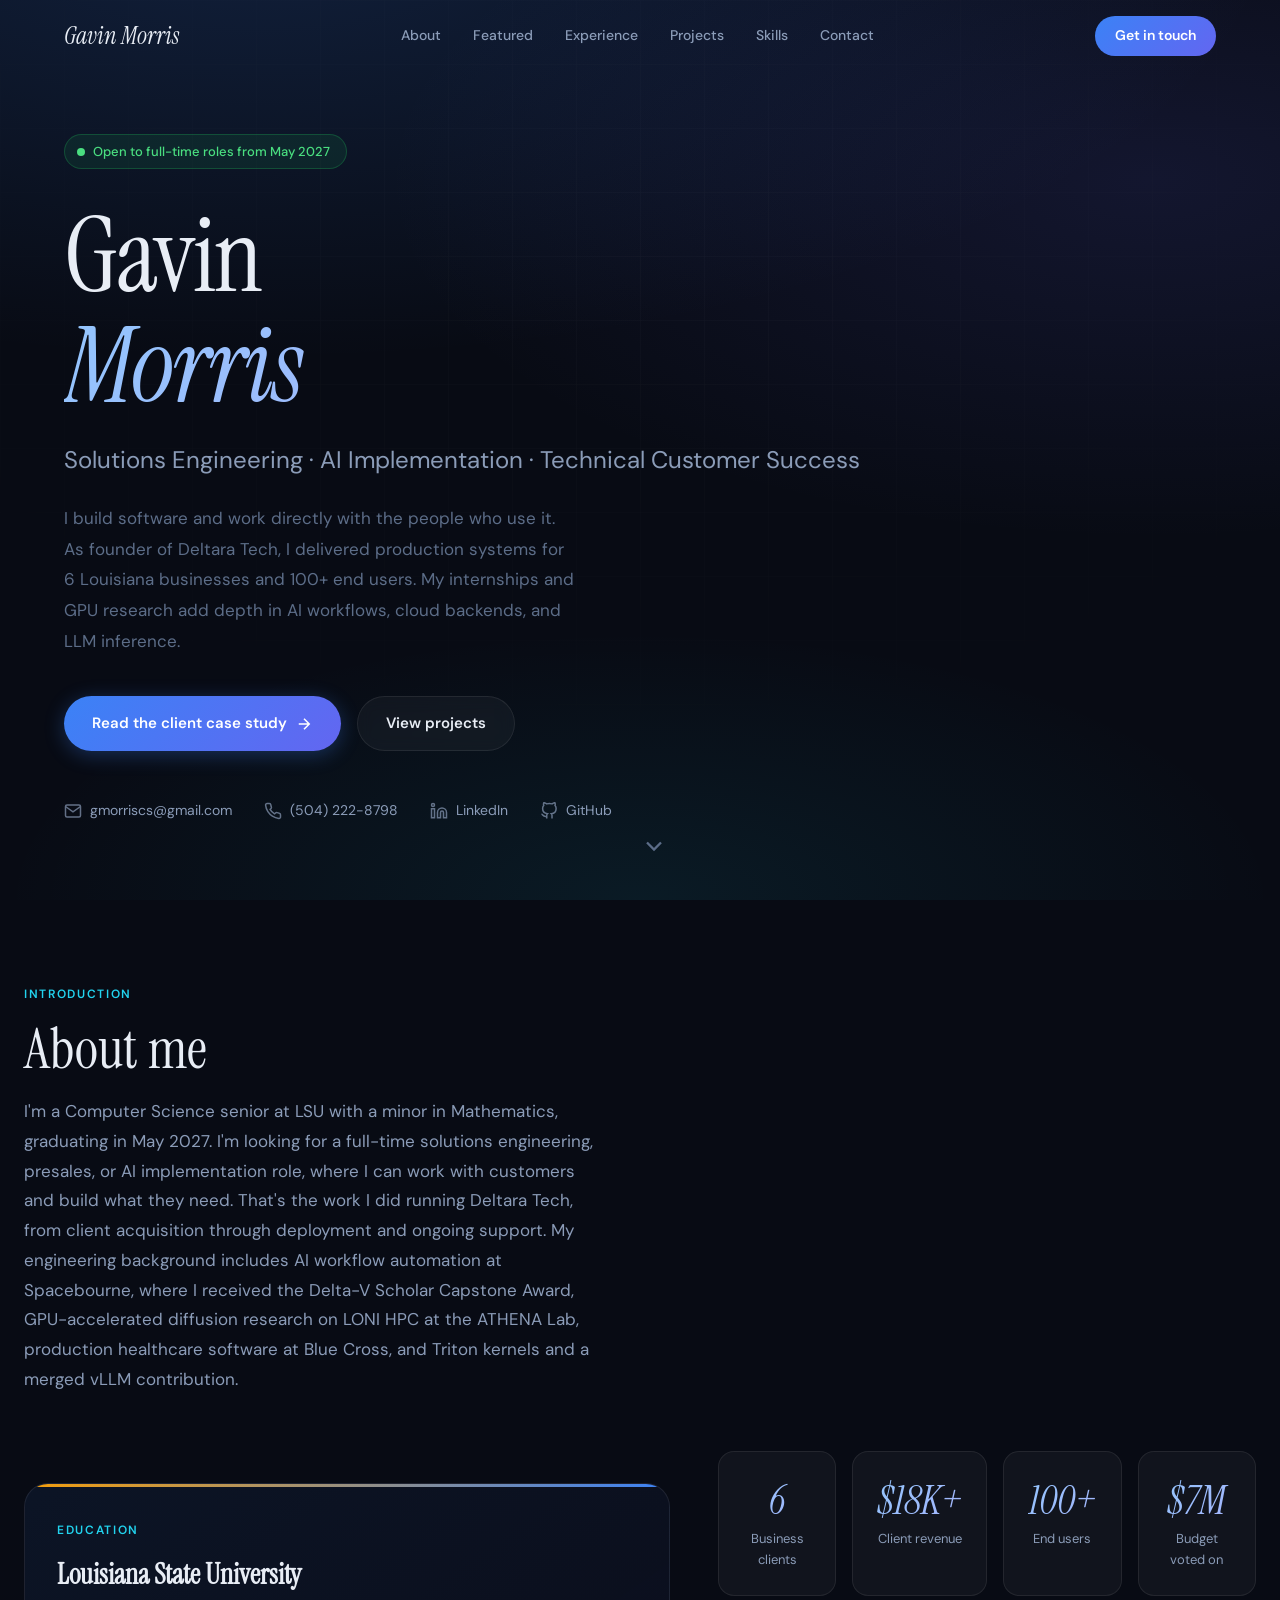
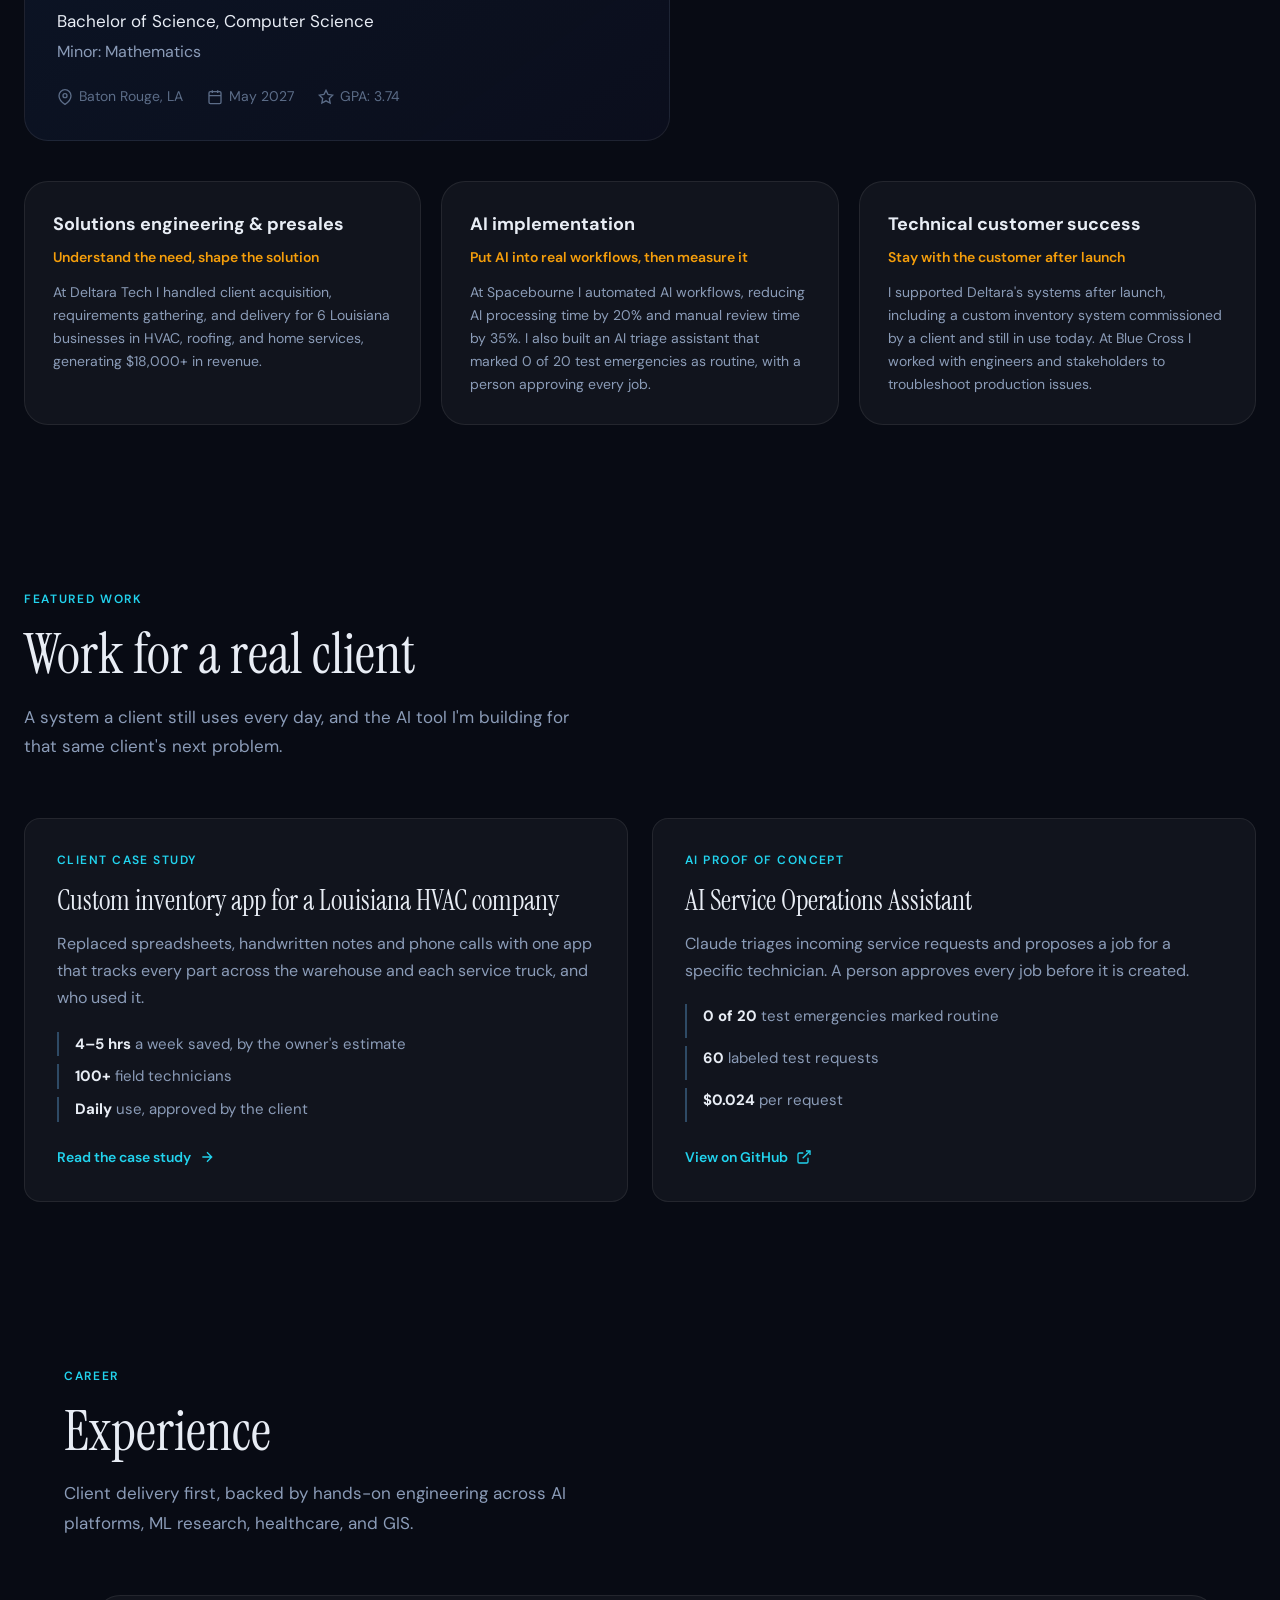
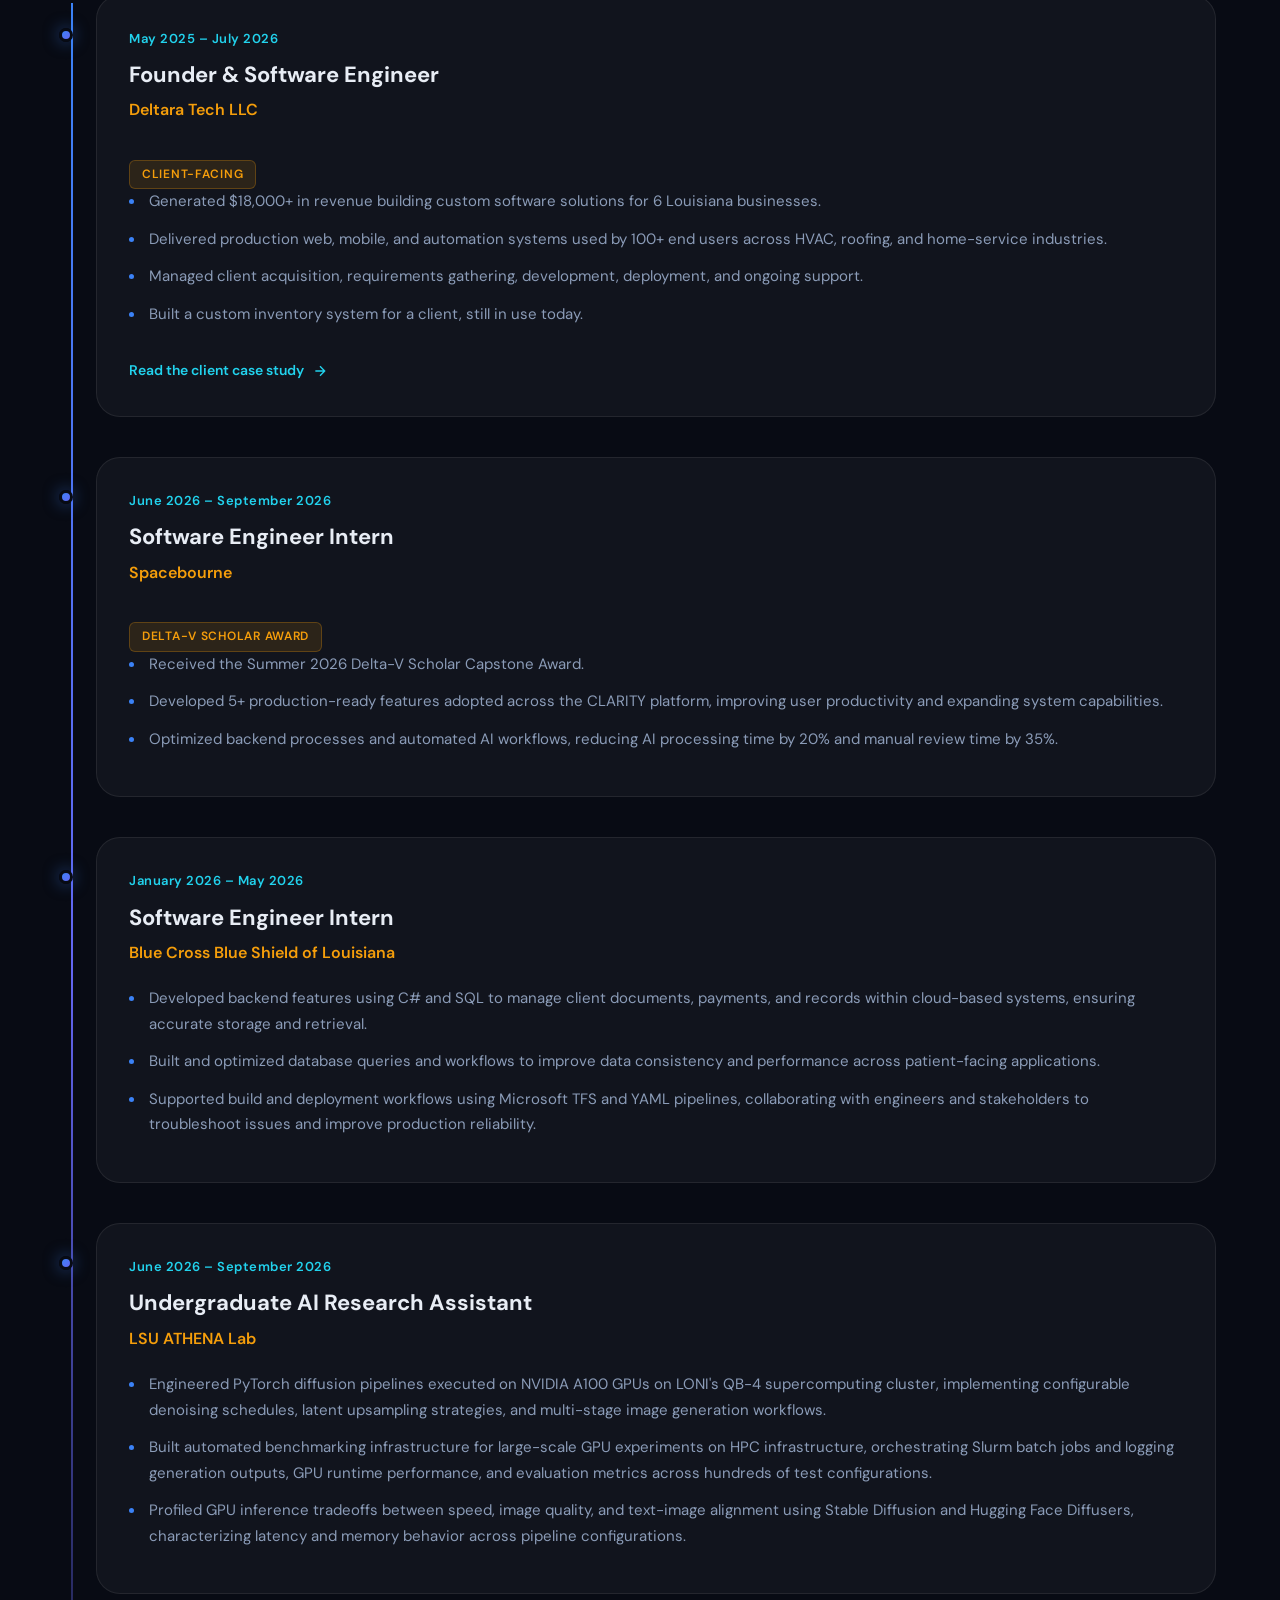
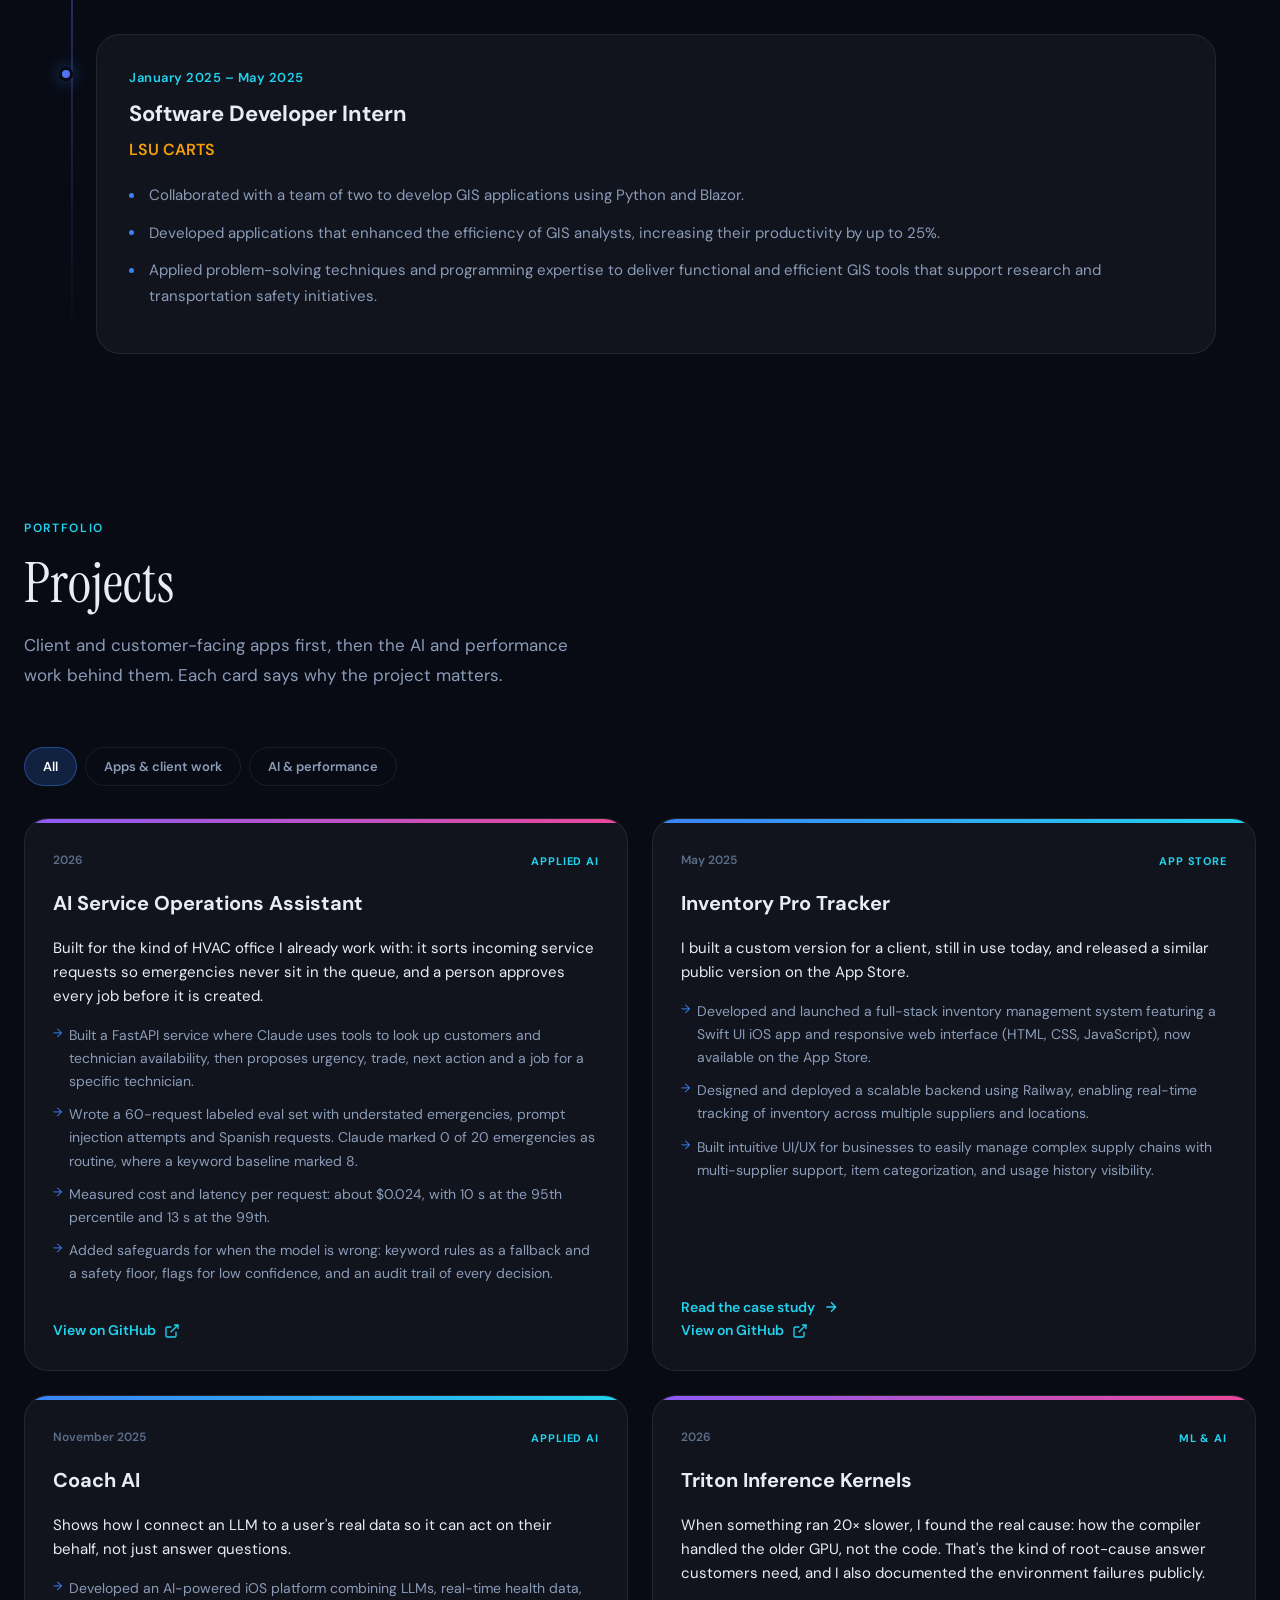
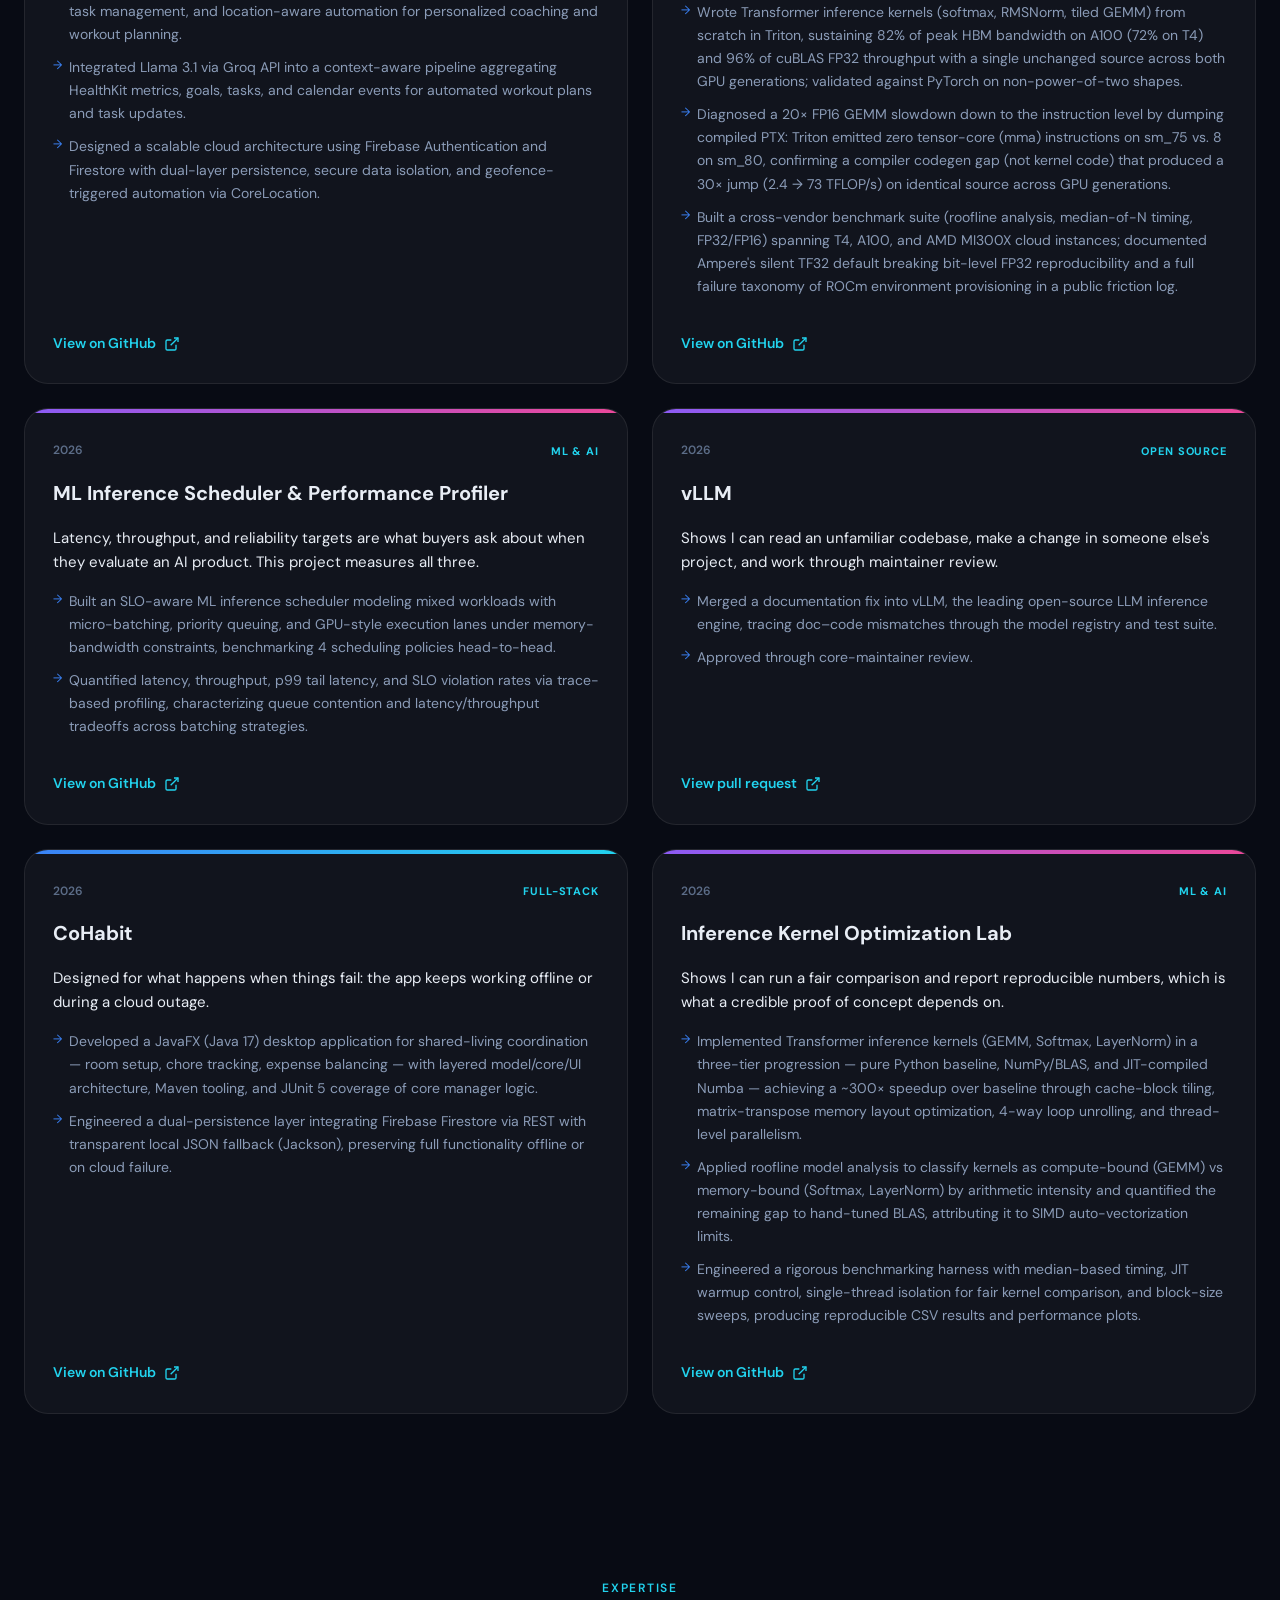
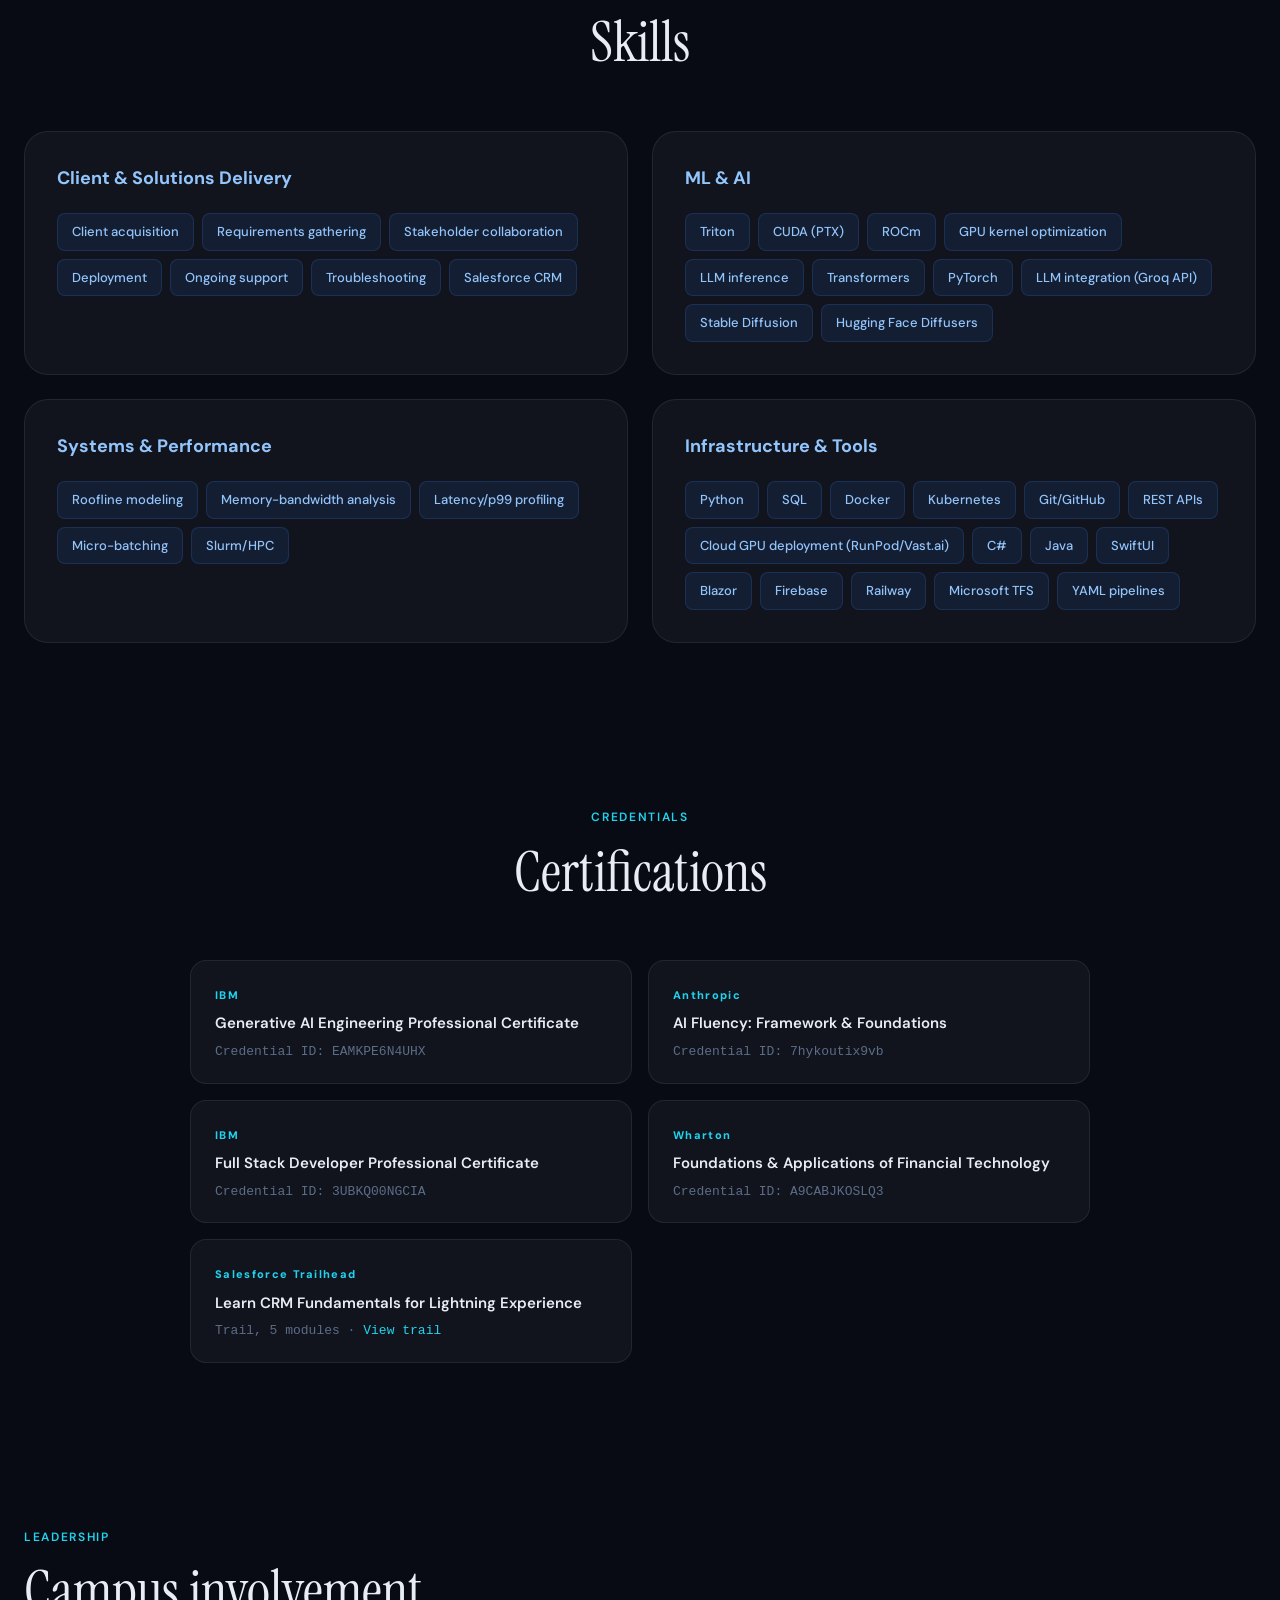
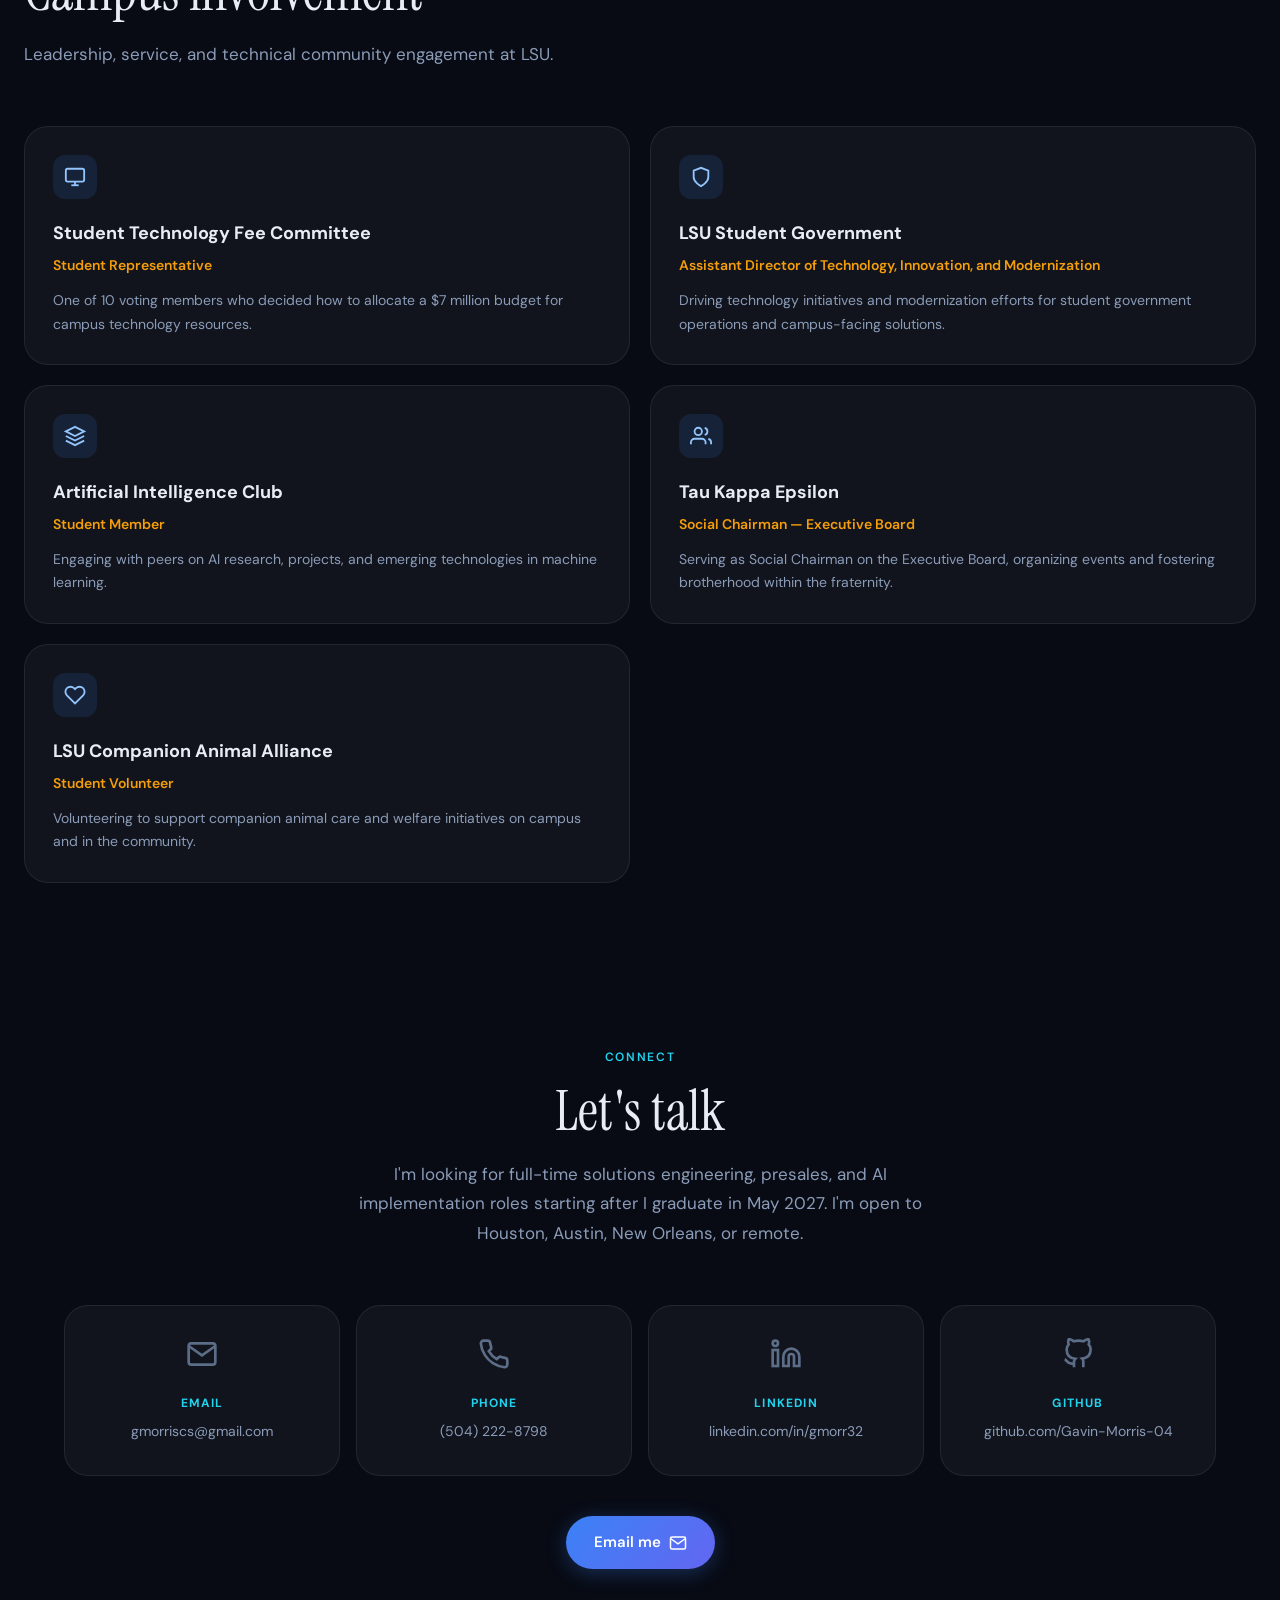
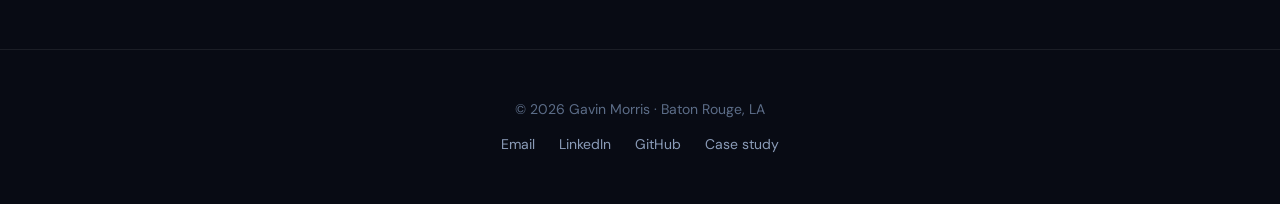
==== commit 397205ba: "Add Salesforce Trailhead CRM Fundamentals trail Co-Authored-By: Claude Opus 5.5 <noreply@anthropic.c" ====
--- a/index.html
+++ b/index.html
@@ -493,6 +493,7 @@
             <span class="skill-tag">Deployment</span>
             <span class="skill-tag">Ongoing support</span>
             <span class="skill-tag">Troubleshooting</span>
+            <span class="skill-tag">Salesforce CRM</span>
           </div>
         </div>
         <div class="skill-group reveal">
@@ -571,6 +572,11 @@
           <p class="cert-name">Foundations &amp; Applications of Financial Technology</p>
           <p class="cert-credential">Credential ID: A9CABJKOSLQ3</p>
         </div>
+        <div class="cert-item reveal">
+          <span class="cert-issuer">Salesforce Trailhead</span>
+          <p class="cert-name">Learn CRM Fundamentals for Lightning Experience</p>
+          <p class="cert-credential">Trail, 5 modules &middot; <a href="https://trailhead.salesforce.com/content/learn/trails/crm-essentials-lightning-experience" target="_blank" rel="noopener noreferrer">View trail</a></p>
+        </div>
       </div>
     </section>
 
--- a/styles.css
+++ b/styles.css
@@ -1360,6 +1360,10 @@
 
 .cert-item .cert-name { margin: 0.375rem 0; }
 
+.cert-credential a { color: var(--accent-3); }
+
+.cert-credential a:hover { text-decoration: underline; }
+
 .cert-credential {
   font-size: 0.8125rem;
   color: var(--text-dim);
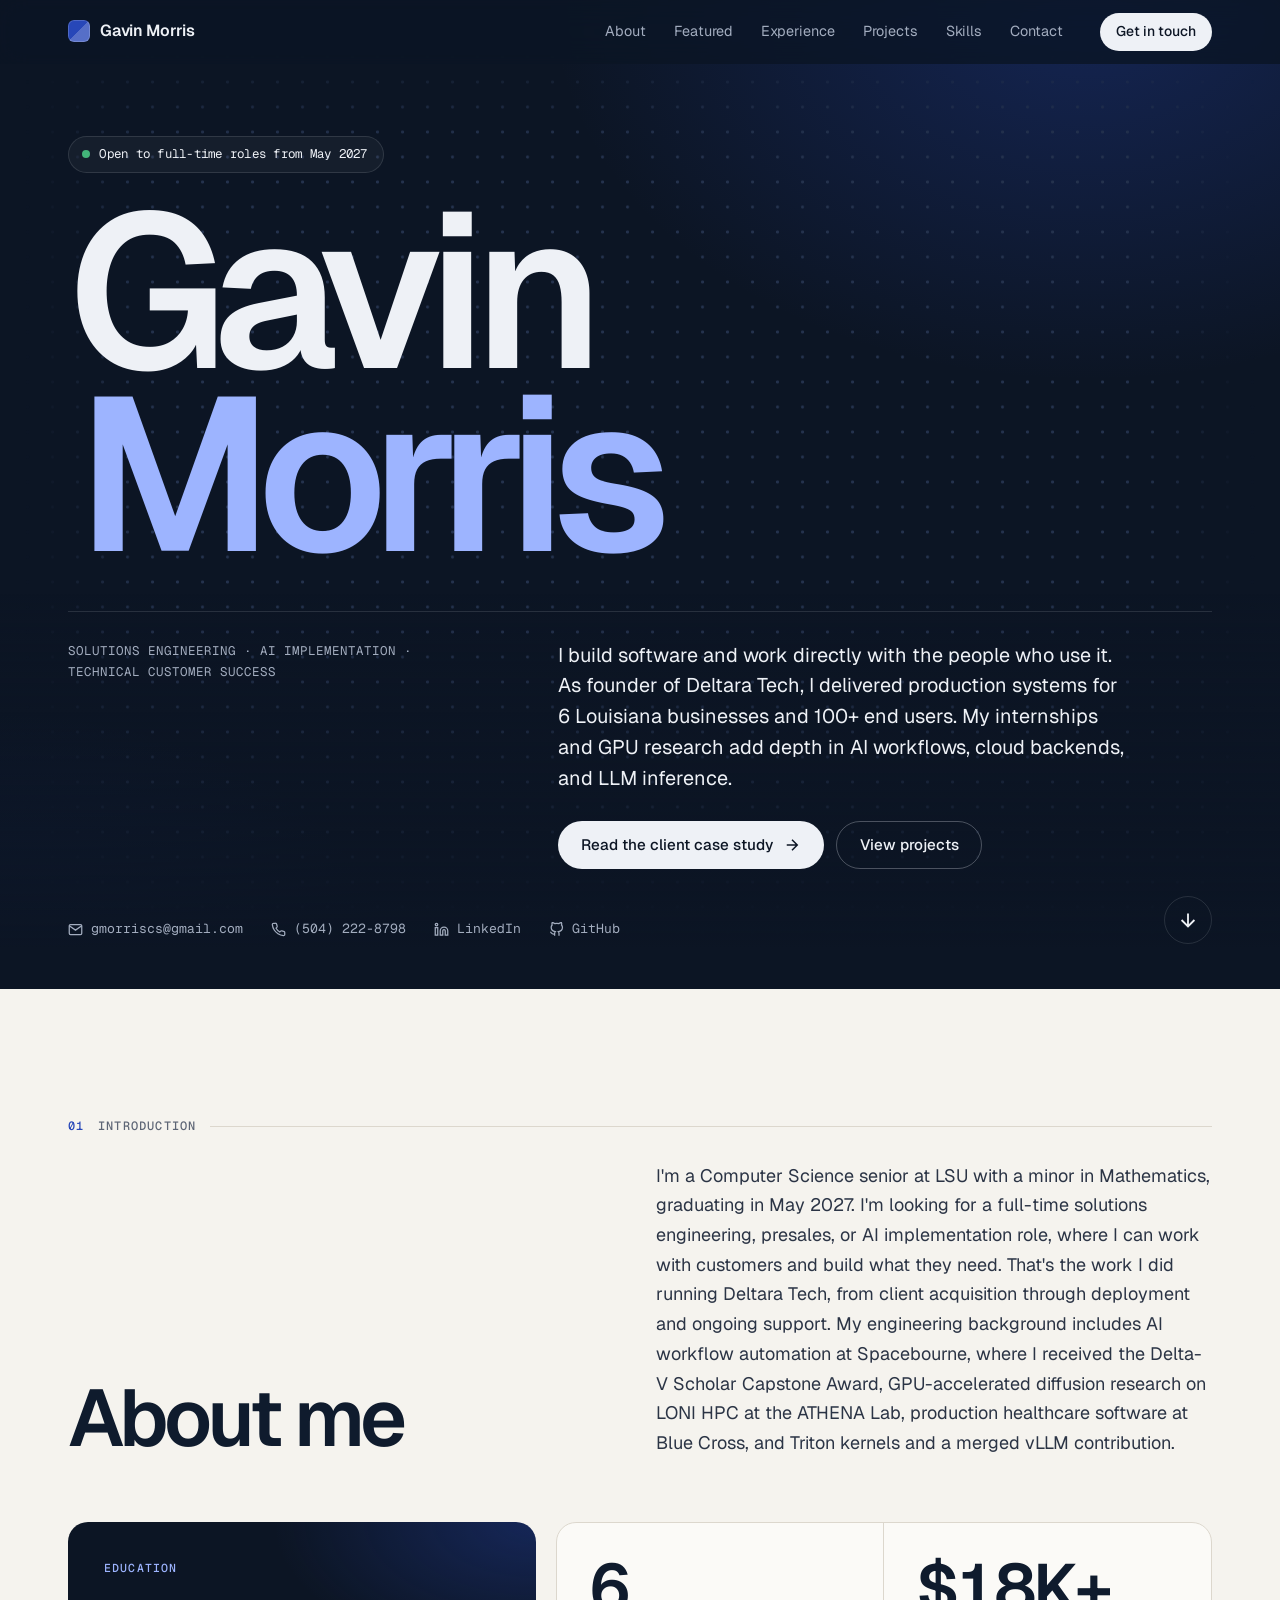
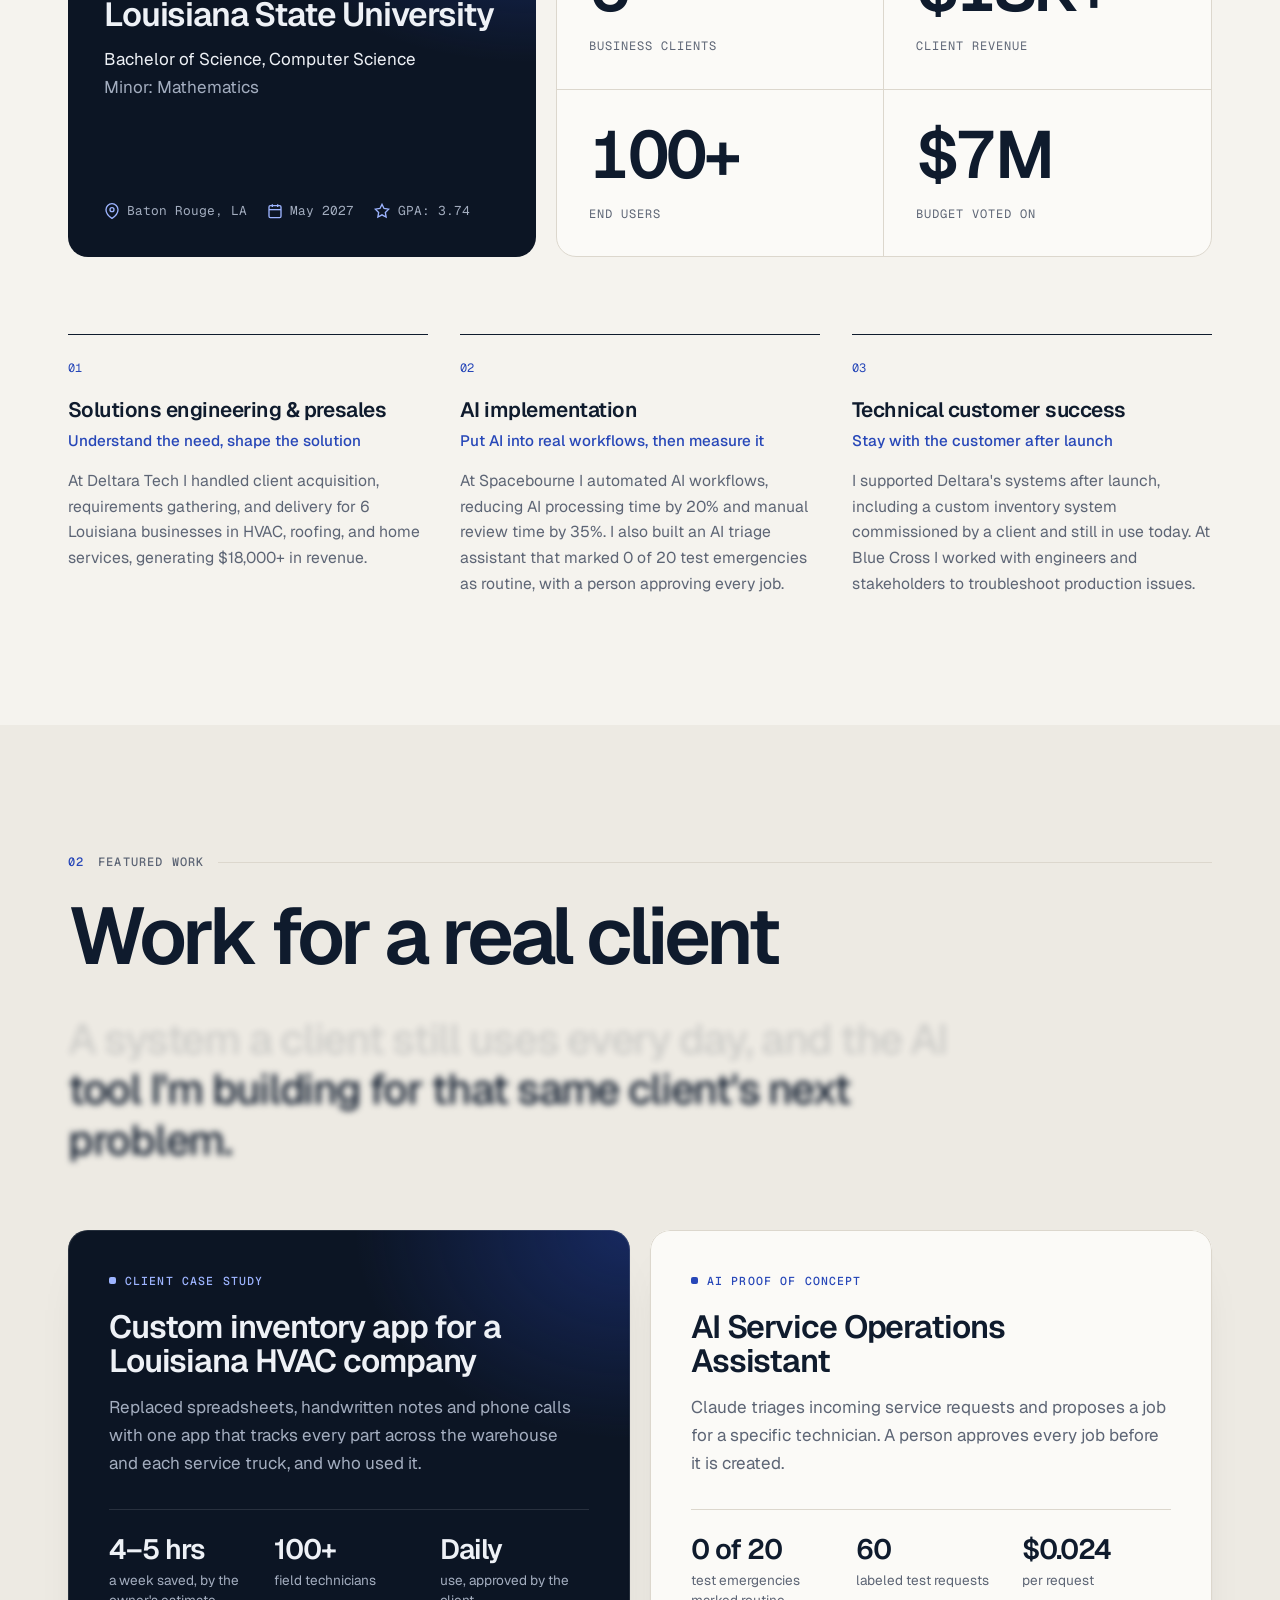
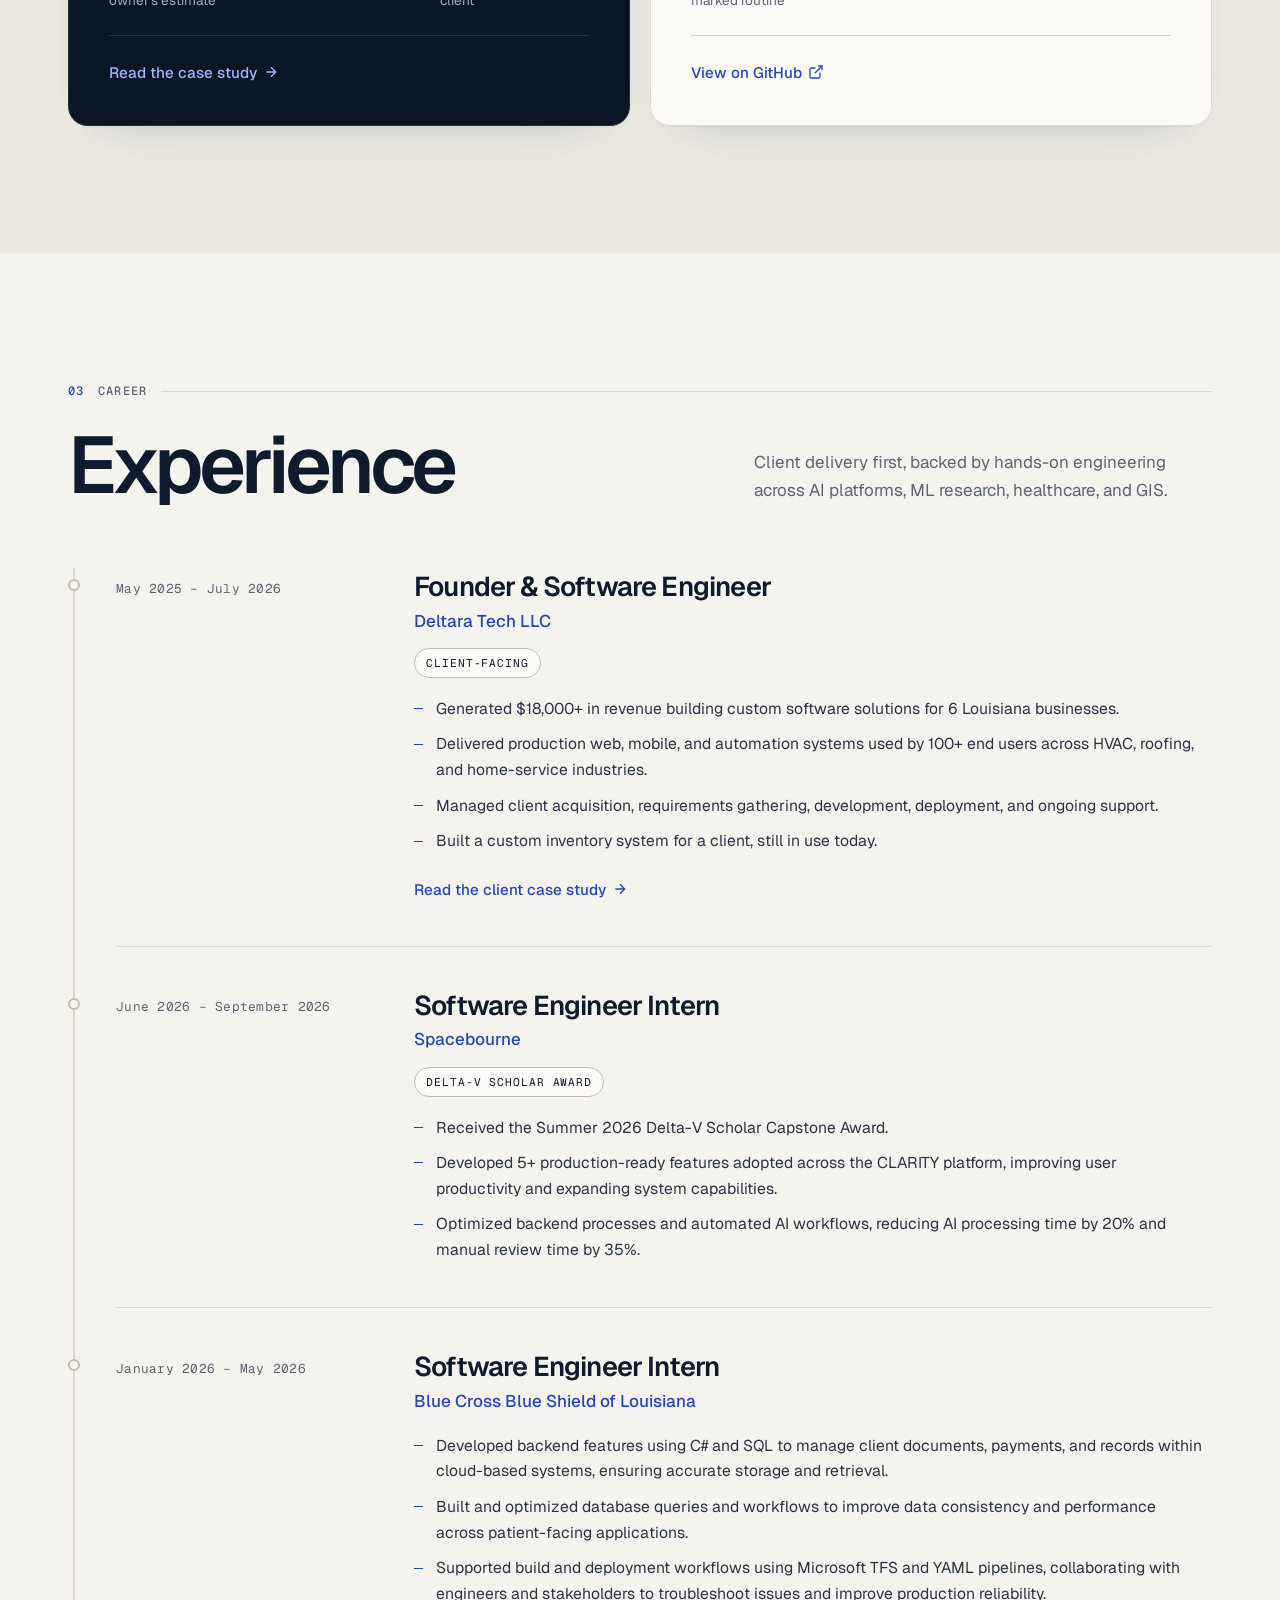
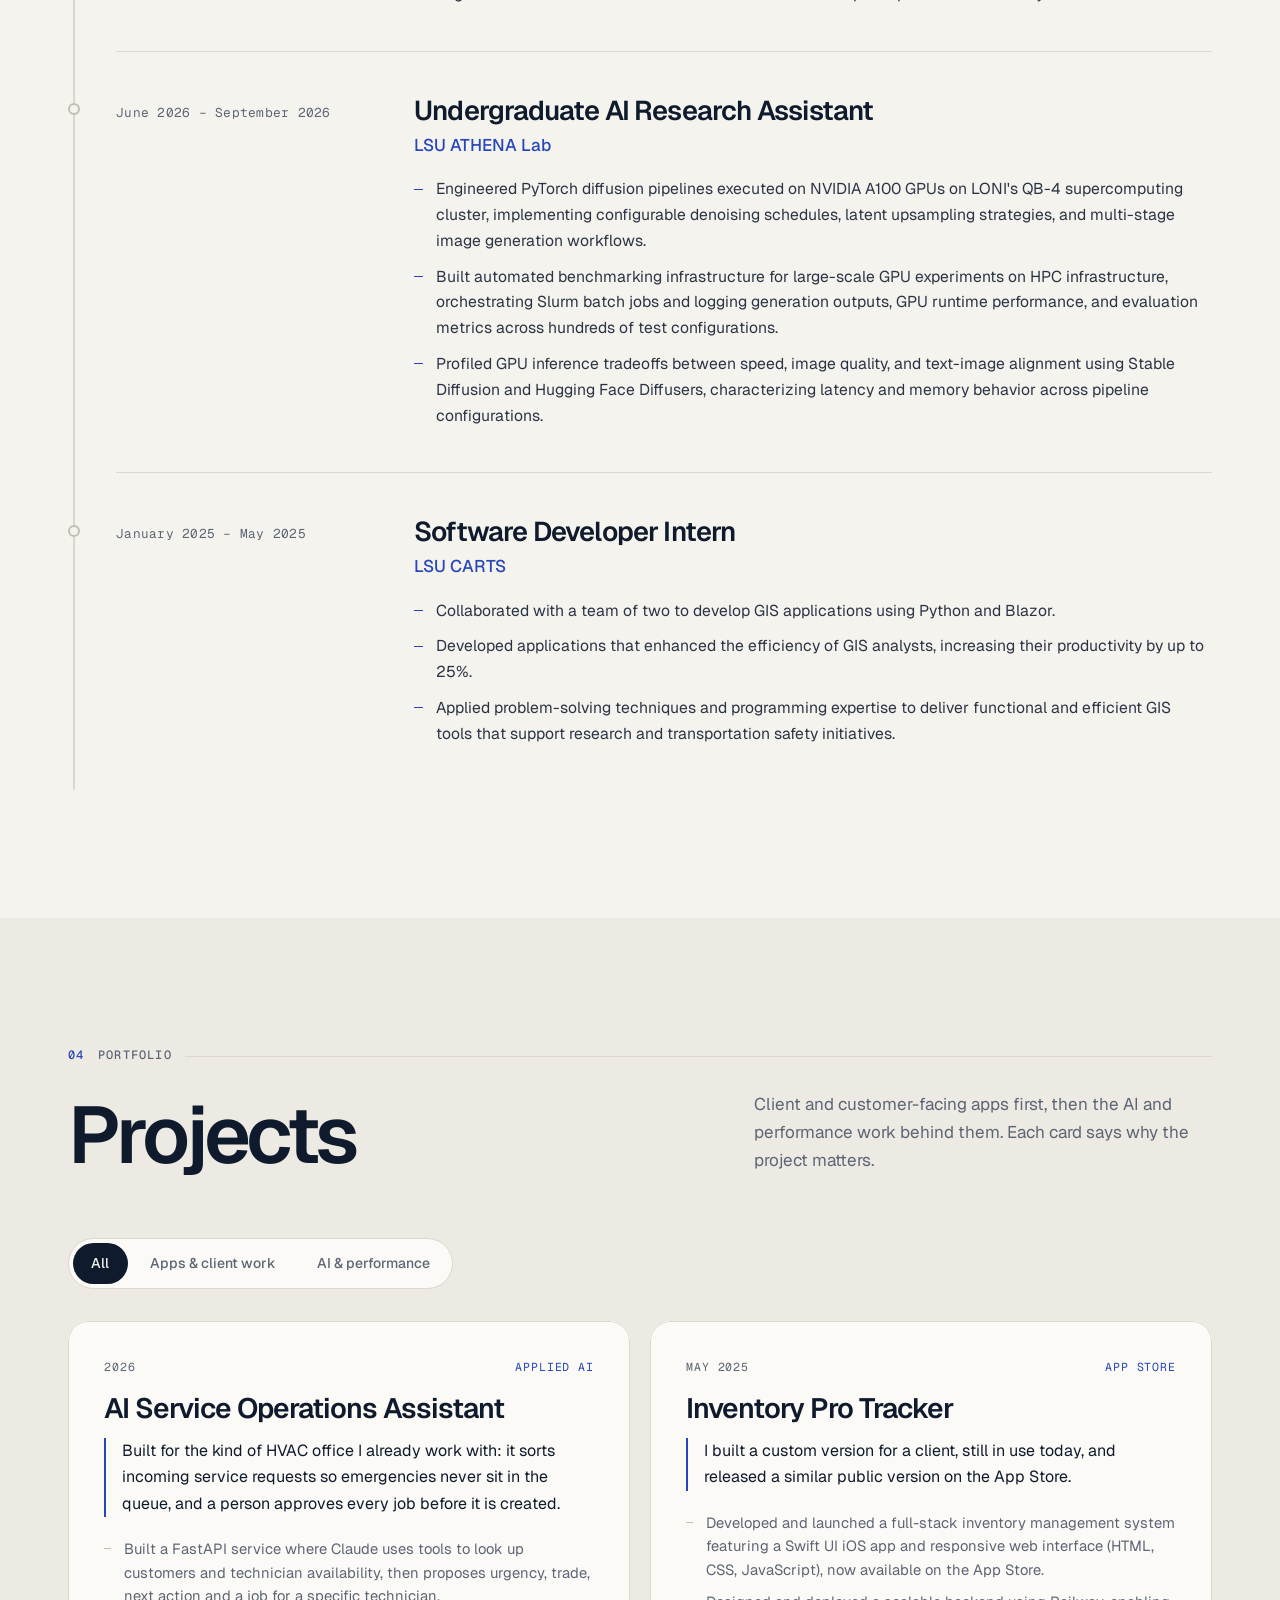
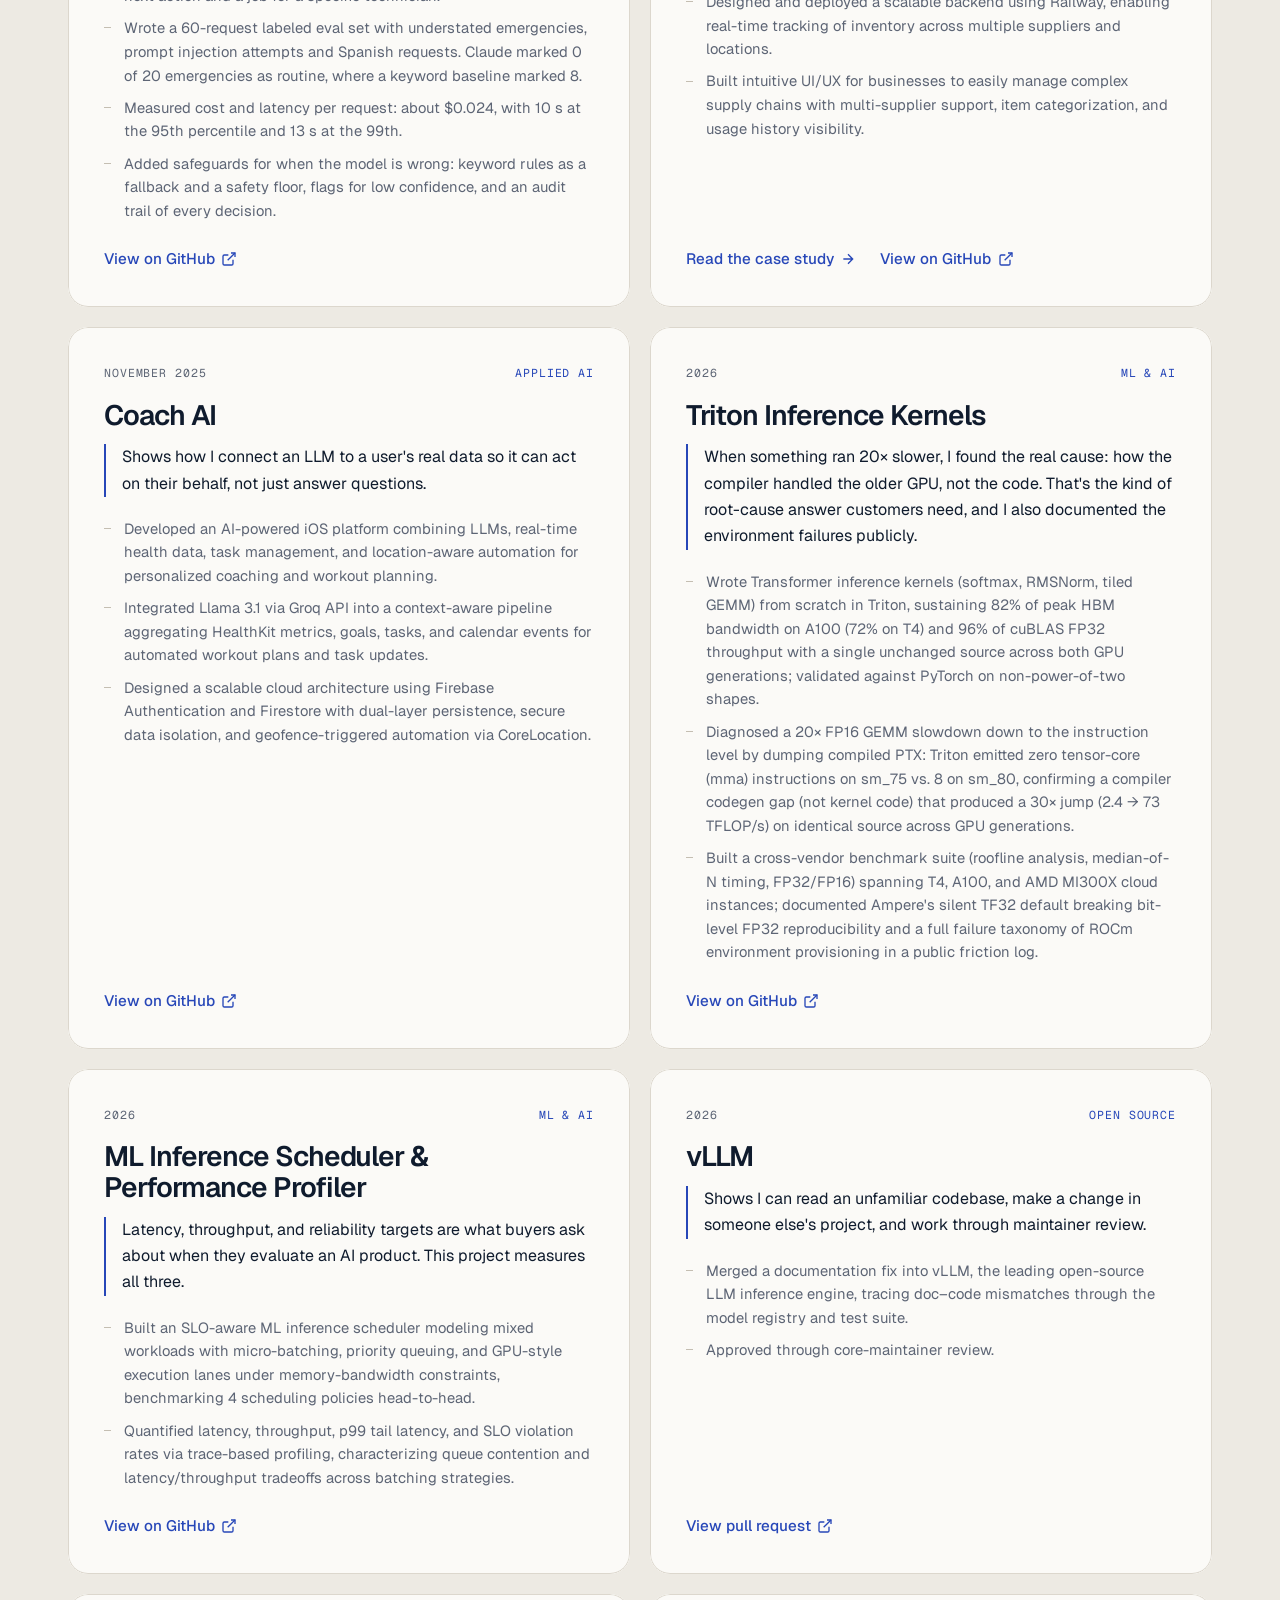
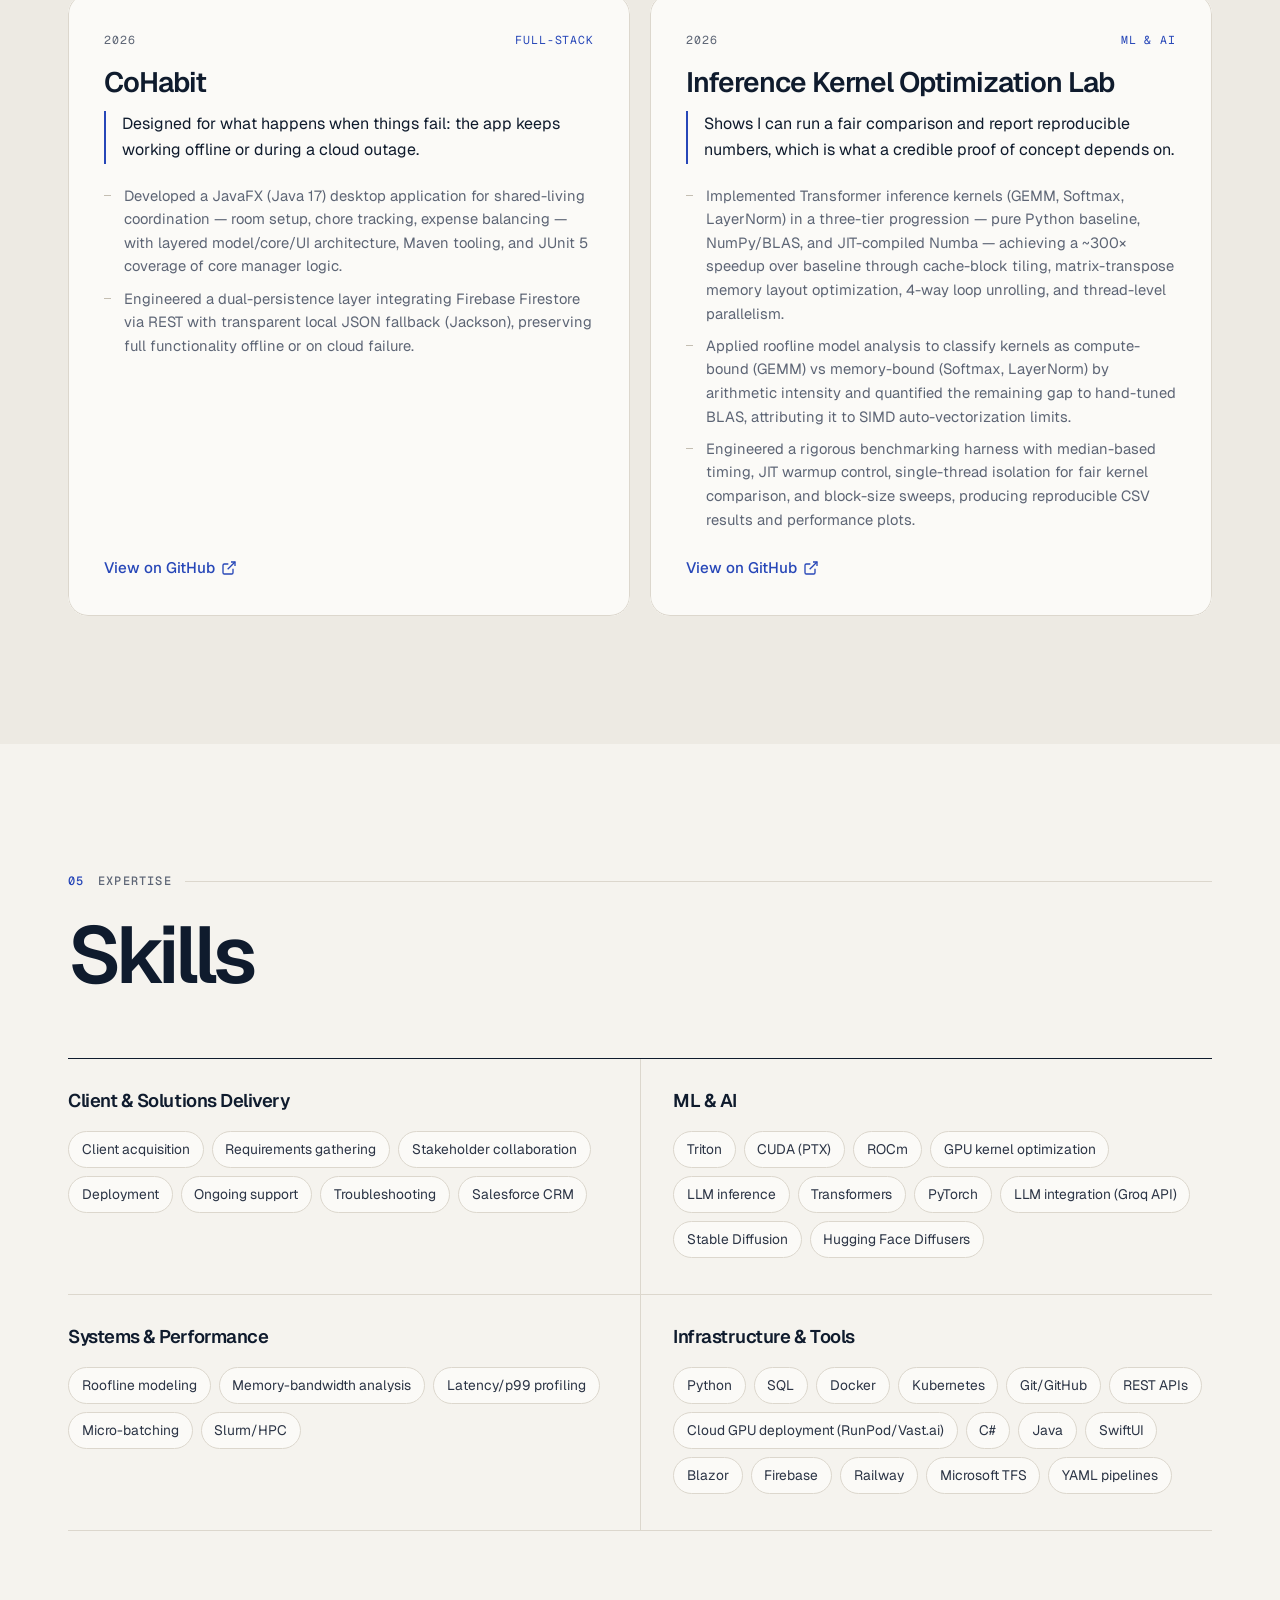
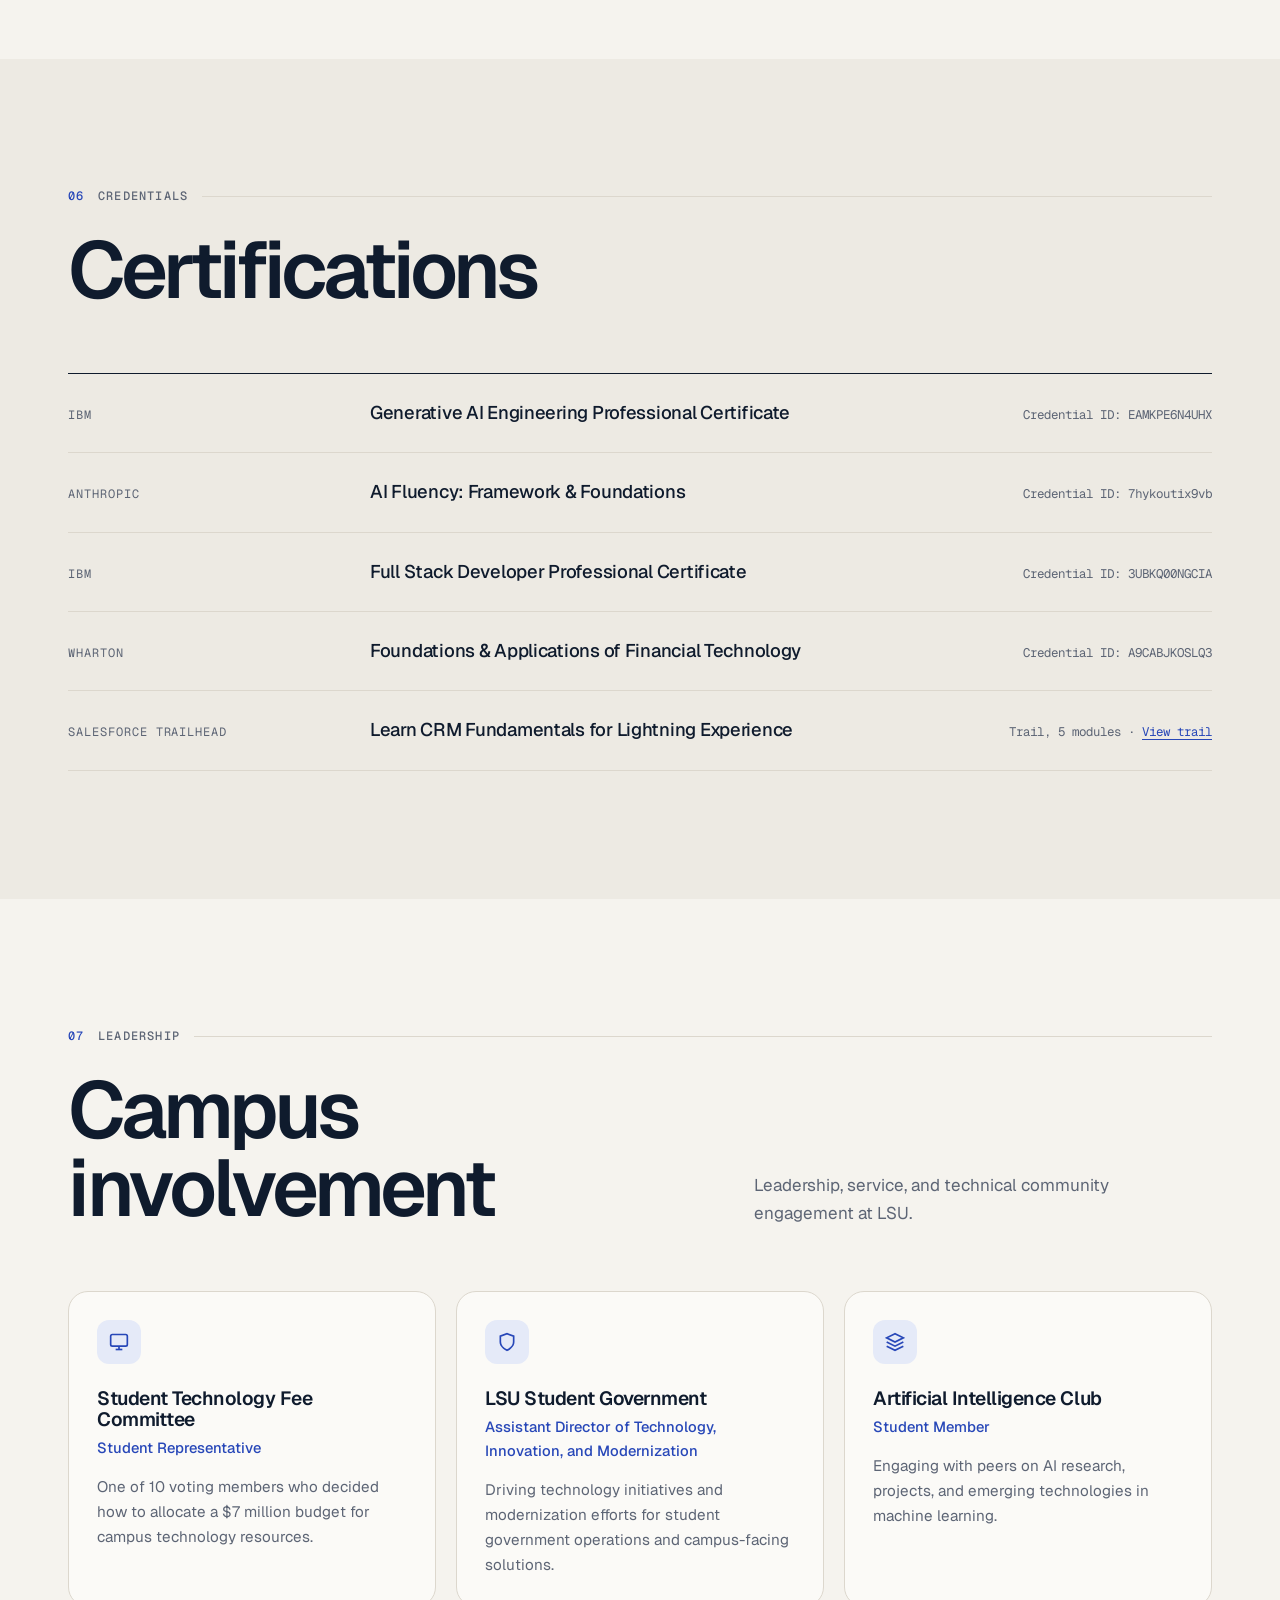
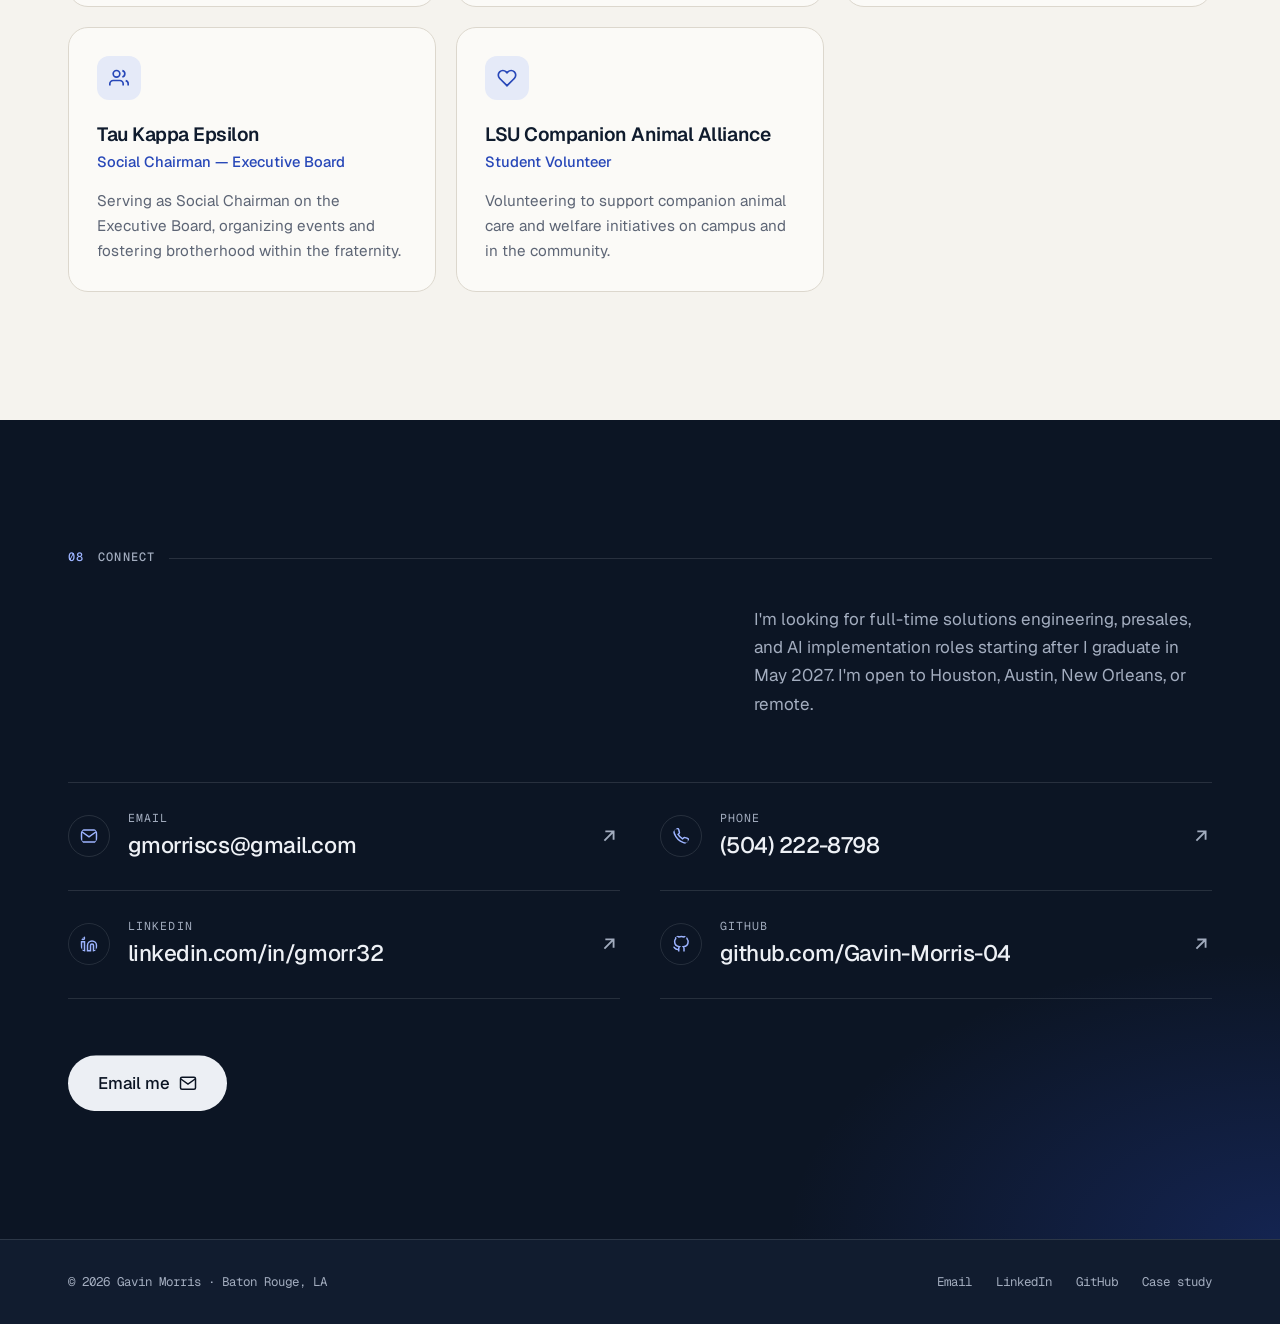
==== commit 101a6d11: "Redesign portfolio with GSAP, Lenis and React Bits effects New visual identity for index.html and ca" ====
--- a/index.html
+++ b/index.html
@@ -10,303 +10,333 @@
   <meta property="og:title" content="Gavin Morris | Solutions Engineering & AI Implementation">
   <meta property="og:description" content="LSU Computer Science senior and founder of Deltara Tech. Client delivery, applied AI and a client-approved case study.">
   <meta name="twitter:card" content="summary">
+  <meta name="theme-color" content="#0c1524">
   <title>Gavin Morris | Solutions Engineering & AI Implementation</title>
   <link rel="icon" href="favicon.svg" type="image/svg+xml">
   <link rel="alternate icon" href="favicon.svg">
   <link rel="preconnect" href="https://fonts.googleapis.com">
   <link rel="preconnect" href="https://fonts.gstatic.com" crossorigin>
-  <link href="https://fonts.googleapis.com/css2?family=DM+Sans:ital,opsz,wght@0,9..40,400;0,9..40,500;0,9..40,600;0,9..40,700;1,9..40,400&family=Instrument+Serif:ital@0;1&display=swap" rel="stylesheet">
+  <link href="https://fonts.googleapis.com/css2?family=Geist:wght@300..700&family=Geist+Mono:wght@400;500&display=swap" rel="stylesheet">
+  <link rel="stylesheet" href="assets/vendor/lenis-1.3.27/lenis.css">
   <link rel="stylesheet" href="styles.css">
+  <script>
+    /* Motion gate: animations only run when the visitor has not asked for reduced motion.
+       If the animation scripts fail to load, content is un-hidden after 2.5s. */
+    (function (d) {
+      var h = d.documentElement;
+      h.classList.add("js");
+      if (window.matchMedia && !window.matchMedia("(prefers-reduced-motion: reduce)").matches) {
+        h.classList.add("motion");
+        setTimeout(function () { if (!h.classList.contains("motion-ready")) h.classList.remove("motion"); }, 2500);
+      }
+    })(document);
+  </script>
+  <script src="assets/vendor/gsap-3.15.0/gsap.min.js" defer></script>
+  <script src="assets/vendor/gsap-3.15.0/ScrollTrigger.min.js" defer></script>
+  <script src="assets/vendor/gsap-3.15.0/SplitText.min.js" defer></script>
+  <script src="assets/vendor/gsap-3.15.0/Flip.min.js" defer></script>
+  <script src="assets/vendor/lenis-1.3.27/lenis.min.js" defer></script>
+  <script src="effects.js" defer></script>
+  <script src="main.js" defer></script>
 </head>
 <body>
-  <div class="bg-layer" aria-hidden="true">
-    <div class="bg-mesh"></div>
-    <div class="bg-grid"></div>
-  </div>
-
+  <a class="skip-link" href="#main">Skip to main content</a>
   <div class="scroll-progress" aria-hidden="true"></div>
 
   <header class="nav" role="banner">
     <div class="nav-inner">
-      <a href="#home" class="logo" data-scroll="home">Gavin Morris</a>
+      <a href="#home" class="logo"><span class="logo-mark" aria-hidden="true"></span>Gavin Morris</a>
       <nav class="nav-links" aria-label="Main navigation">
-        <a href="#about" class="nav-link" data-nav="about" data-scroll="about">About</a>
-        <a href="#featured" class="nav-link" data-nav="featured" data-scroll="featured">Featured</a>
-        <a href="#experience" class="nav-link" data-nav="experience" data-scroll="experience">Experience</a>
-        <a href="#projects" class="nav-link" data-nav="projects" data-scroll="projects">Projects</a>
-        <a href="#skills" class="nav-link" data-nav="skills" data-scroll="skills">Skills</a>
-        <a href="#contact" class="nav-link" data-nav="contact" data-scroll="contact">Contact</a>
+        <a href="#about" class="nav-link" data-nav="about">About</a>
+        <a href="#featured" class="nav-link" data-nav="featured">Featured</a>
+        <a href="#experience" class="nav-link" data-nav="experience">Experience</a>
+        <a href="#projects" class="nav-link" data-nav="projects">Projects</a>
+        <a href="#skills" class="nav-link" data-nav="skills">Skills</a>
+        <a href="#contact" class="nav-link" data-nav="contact">Contact</a>
       </nav>
-      <a href="#contact" class="nav-cta" data-scroll="contact">Get in touch</a>
+      <a href="#contact" class="nav-cta">Get in touch</a>
       <button class="menu-toggle" id="menu-toggle" type="button" aria-label="Open menu" aria-expanded="false" aria-controls="mobile-drawer">
-        <svg width="22" height="22" viewBox="0 0 24 24" fill="none" stroke="currentColor" stroke-width="2" stroke-linecap="round">
-          <line x1="3" y1="12" x2="21" y2="12"/><line x1="3" y1="6" x2="21" y2="6"/><line x1="3" y1="18" x2="21" y2="18"/>
-        </svg>
+        <span class="menu-toggle-bar" aria-hidden="true"></span>
+        <span class="menu-toggle-bar" aria-hidden="true"></span>
       </button>
     </div>
   </header>
 
-  <nav class="mobile-drawer" id="mobile-drawer" aria-label="Mobile navigation" aria-hidden="true">
-    <a href="#about" class="nav-link" data-nav="about" data-scroll="about">About</a>
-    <a href="#featured" class="nav-link" data-nav="featured" data-scroll="featured">Featured</a>
-    <a href="#experience" class="nav-link" data-nav="experience" data-scroll="experience">Experience</a>
-    <a href="#projects" class="nav-link" data-nav="projects" data-scroll="projects">Projects</a>
-    <a href="#skills" class="nav-link" data-nav="skills" data-scroll="skills">Skills</a>
-    <a href="#contact" class="nav-link" data-nav="contact" data-scroll="contact">Contact</a>
+  <nav class="mobile-drawer" id="mobile-drawer" aria-label="Mobile navigation" hidden>
+    <a href="#about" class="nav-link" data-nav="about">About</a>
+    <a href="#featured" class="nav-link" data-nav="featured">Featured</a>
+    <a href="#experience" class="nav-link" data-nav="experience">Experience</a>
+    <a href="#projects" class="nav-link" data-nav="projects">Projects</a>
+    <a href="#skills" class="nav-link" data-nav="skills">Skills</a>
+    <a href="#contact" class="nav-link" data-nav="contact">Contact</a>
   </nav>
 
-  <main>
+  <main id="main">
     <!-- Hero -->
-    <section id="home" class="hero">
-      <div class="hero-badge reveal">
-        <span class="hero-badge-dot"></span>
-        Open to full-time roles from May 2027
-      </div>
-      <h1 class="hero-title reveal">
-        <span class="line">Gavin</span>
-        <span class="line accent">Morris</span>
-      </h1>
-      <p class="hero-role reveal">
-        Solutions Engineering &middot; AI Implementation &middot; Technical Customer Success
-      </p>
-      <p class="hero-bio reveal">
-        I build software and work directly with the people who use it. As founder of Deltara Tech, I delivered
-        production systems for 6 Louisiana businesses and 100+ end users. My internships and GPU research add depth
-        in AI workflows, cloud backends, and LLM inference.
-      </p>
-      <div class="hero-actions reveal">
-        <a href="case-study.html" class="btn btn-primary">
-          Read the client case study
-          <svg width="18" height="18" viewBox="0 0 24 24" fill="none" stroke="currentColor" stroke-width="2"><path d="M5 12h14M12 5l7 7-7 7"/></svg>
+    <section id="home" class="hero theme-night" aria-labelledby="hero-title">
+      <div class="hero-canvas" aria-hidden="true">
+        <canvas id="dot-grid"></canvas>
+      </div>
+      <div class="container hero-inner">
+        <p class="hero-badge" data-hero-item>
+          <span class="status-dot" aria-hidden="true"></span>
+          Open to full-time roles from May 2027
+        </p>
+        <h1 class="hero-title" id="hero-title" data-hero-title>
+          <span class="line">Gavin</span>
+          <span class="line line-accent">Morris</span>
+        </h1>
+        <div class="hero-grid">
+          <p class="hero-role" data-hero-item>
+            Solutions Engineering &middot; AI Implementation &middot; Technical Customer Success
+          </p>
+          <div class="hero-copy">
+            <p class="hero-bio" data-hero-item>
+              I build software and work directly with the people who use it. As founder of Deltara Tech, I delivered
+              production systems for 6 Louisiana businesses and 100+ end users. My internships and GPU research add depth
+              in AI workflows, cloud backends, and LLM inference.
+            </p>
+            <div class="hero-actions" data-hero-item>
+              <a href="case-study.html" class="btn btn-primary" data-magnet>
+                Read the client case study
+                <svg width="18" height="18" viewBox="0 0 24 24" fill="none" stroke="currentColor" stroke-width="2" aria-hidden="true" focusable="false"><path d="M5 12h14M12 5l7 7-7 7"/></svg>
+              </a>
+              <a href="#projects" class="btn btn-outline">View projects</a>
+            </div>
+          </div>
+        </div>
+        <div class="hero-contact" data-hero-item>
+          <a href="mailto:gmorriscs@gmail.com">
+            <svg viewBox="0 0 24 24" fill="none" stroke="currentColor" stroke-width="2" aria-hidden="true" focusable="false"><path d="M4 4h16c1.1 0 2 .9 2 2v12c0 1.1-.9 2-2 2H4c-1.1 0-2-.9-2-2V6c0-1.1.9-2 2-2z"/><polyline points="22,6 12,13 2,6"/></svg>
+            gmorriscs@gmail.com
+          </a>
+          <a href="tel:+15042228798">
+            <svg viewBox="0 0 24 24" fill="none" stroke="currentColor" stroke-width="2" aria-hidden="true" focusable="false"><path d="M22 16.92v3a2 2 0 0 1-2.18 2 19.79 19.79 0 0 1-8.63-3.07 19.5 19.5 0 0 1-6-6 19.79 19.79 0 0 1-3.07-8.67A2 2 0 0 1 4.11 2h3a2 2 0 0 1 2 1.72 12.84 12.84 0 0 0 .7 2.81 2 2 0 0 1-.45 2.11L8.09 9.91a16 16 0 0 0 6 6l1.27-1.27a2 2 0 0 1 2.11-.45 12.84 12.84 0 0 0 2.81.7A2 2 0 0 1 22 16.92z"/></svg>
+            (504) 222-8798
+          </a>
+          <a href="https://www.linkedin.com/in/gmorr32" target="_blank" rel="noopener noreferrer">
+            <svg viewBox="0 0 24 24" fill="none" stroke="currentColor" stroke-width="2" aria-hidden="true" focusable="false"><path d="M16 8a6 6 0 0 1 6 6v7h-4v-7a2 2 0 0 0-2-2 2 2 0 0 0-2 2v7h-4v-7a6 6 0 0 1 6-6z"/><rect x="2" y="9" width="4" height="12"/><circle cx="4" cy="4" r="2"/></svg>
+            LinkedIn
+          </a>
+          <a href="https://github.com/Gavin-Morris-04" target="_blank" rel="noopener noreferrer">
+            <svg viewBox="0 0 24 24" fill="none" stroke="currentColor" stroke-width="2" aria-hidden="true" focusable="false"><path d="M9 19c-5 1.5-5-2.5-7-3m14 6v-3.87a3.37 3.37 0 0 0-.94-2.61c3.14-.35 6.44-1.54 6.44-7A5.44 5.44 0 0 0 20 4.77 5.07 5.07 0 0 0 19.91 1S18.73.65 16 2.48a13.38 13.38 0 0 0-7 0C6.27.65 5.09 1 5.09 1A5.07 5.07 0 0 0 5 4.77a5.44 5.44 0 0 0-1.5 3.78c0 5.42 3.3 6.61 6.44 7A3.37 3.37 0 0 0 9 18.13V22"/></svg>
+            GitHub
+          </a>
+        </div>
+        <a href="#about" class="scroll-hint" aria-label="Scroll down" data-hero-item>
+          <svg width="22" height="22" viewBox="0 0 24 24" fill="none" stroke="currentColor" stroke-width="2" aria-hidden="true" focusable="false"><path d="M12 5v14M5 12l7 7 7-7"/></svg>
         </a>
-        <a href="#projects" class="btn btn-outline" data-scroll="projects">View projects</a>
-      </div>
-      <div class="hero-contact reveal">
-        <a href="mailto:gmorriscs@gmail.com">
-          <svg viewBox="0 0 24 24" fill="none" stroke="currentColor" stroke-width="2"><path d="M4 4h16c1.1 0 2 .9 2 2v12c0 1.1-.9 2-2 2H4c-1.1 0-2-.9-2-2V6c0-1.1.9-2 2-2z"/><polyline points="22,6 12,13 2,6"/></svg>
-          gmorriscs@gmail.com
-        </a>
-        <a href="tel:+15042228798">
-          <svg viewBox="0 0 24 24" fill="none" stroke="currentColor" stroke-width="2"><path d="M22 16.92v3a2 2 0 0 1-2.18 2 19.79 19.79 0 0 1-8.63-3.07 19.5 19.5 0 0 1-6-6 19.79 19.79 0 0 1-3.07-8.67A2 2 0 0 1 4.11 2h3a2 2 0 0 1 2 1.72 12.84 12.84 0 0 0 .7 2.81 2 2 0 0 1-.45 2.11L8.09 9.91a16 16 0 0 0 6 6l1.27-1.27a2 2 0 0 1 2.11-.45 12.84 12.84 0 0 0 2.81.7A2 2 0 0 1 22 16.92z"/></svg>
-          (504) 222-8798
-        </a>
-        <a href="https://www.linkedin.com/in/gmorr32" target="_blank" rel="noopener noreferrer">
-          <svg viewBox="0 0 24 24" fill="none" stroke="currentColor" stroke-width="2"><path d="M16 8a6 6 0 0 1 6 6v7h-4v-7a2 2 0 0 0-2-2 2 2 0 0 0-2 2v7h-4v-7a6 6 0 0 1 6-6z"/><rect x="2" y="9" width="4" height="12"/><circle cx="4" cy="4" r="2"/></svg>
-          LinkedIn
-        </a>
-        <a href="https://github.com/Gavin-Morris-04" target="_blank" rel="noopener noreferrer">
-          <svg viewBox="0 0 24 24" fill="none" stroke="currentColor" stroke-width="2"><path d="M9 19c-5 1.5-5-2.5-7-3m14 6v-3.87a3.37 3.37 0 0 0-.94-2.61c3.14-.35 6.44-1.54 6.44-7A5.44 5.44 0 0 0 20 4.77 5.07 5.07 0 0 0 19.91 1S18.73.65 16 2.48a13.38 13.38 0 0 0-7 0C6.27.65 5.09 1 5.09 1A5.07 5.07 0 0 0 5 4.77a5.44 5.44 0 0 0-1.5 3.78c0 5.42 3.3 6.61 6.44 7A3.37 3.37 0 0 0 9 18.13V22"/></svg>
-          GitHub
-        </a>
-      </div>
-      <a href="#about" class="scroll-hint reveal" data-scroll="about" aria-label="Scroll down">
-        <svg width="28" height="28" viewBox="0 0 24 24" fill="none" stroke="currentColor" stroke-width="2"><polyline points="6 9 12 15 18 9"/></svg>
-      </a>
+      </div>
     </section>
 
     <!-- About & Education -->
-    <section id="about" class="section section-wide">
-      <div class="section-header reveal">
-        <span class="section-label">Introduction</span>
-        <h2 class="section-title">About me</h2>
-        <p class="section-desc">
-          I'm a Computer Science senior at LSU with a minor in Mathematics, graduating in May 2027. I'm looking for a
-          full-time solutions engineering, presales, or AI implementation role, where I can work with customers and
-          build what they need. That's the work I did running Deltara Tech, from client acquisition through deployment
-          and ongoing support. My engineering background includes AI workflow automation at Spacebourne, where I
-          received the Delta-V Scholar Capstone Award, GPU-accelerated diffusion research on LONI HPC at the ATHENA Lab,
-          production healthcare software at Blue Cross, and Triton kernels and a merged vLLM contribution.
-        </p>
-      </div>
-
-      <div class="about-grid">
-        <div class="reveal-left">
-          <div class="edu-card">
-            <span class="section-label">Education</span>
+    <section id="about" class="section">
+      <div class="container">
+        <div class="sec-head">
+          <p class="eyebrow">Introduction</p>
+          <h2 class="sec-title" data-split>About me</h2>
+          <p class="sec-desc sec-desc-lg" data-reveal>
+            I'm a Computer Science senior at LSU with a minor in Mathematics, graduating in May 2027. I'm looking for a
+            full-time solutions engineering, presales, or AI implementation role, where I can work with customers and
+            build what they need. That's the work I did running Deltara Tech, from client acquisition through deployment
+            and ongoing support. My engineering background includes AI workflow automation at Spacebourne, where I
+            received the Delta-V Scholar Capstone Award, GPU-accelerated diffusion research on LONI HPC at the ATHENA Lab,
+            production healthcare software at Blue Cross, and Triton kernels and a merged vLLM contribution.
+          </p>
+        </div>
+
+        <div class="about-grid">
+          <div class="edu-card theme-night" data-reveal>
+            <span class="card-label">Education</span>
             <h3 class="edu-school">Louisiana State University</h3>
             <p class="edu-degree">Bachelor of Science, Computer Science</p>
             <p class="edu-minor">Minor: Mathematics</p>
             <div class="edu-meta">
               <span>
-                <svg width="16" height="16" viewBox="0 0 24 24" fill="none" stroke="currentColor" stroke-width="2"><path d="M21 10c0 7-9 13-9 13s-9-6-9-13a9 9 0 0 1 18 0z"/><circle cx="12" cy="10" r="3"/></svg>
+                <svg width="16" height="16" viewBox="0 0 24 24" fill="none" stroke="currentColor" stroke-width="2" aria-hidden="true" focusable="false"><path d="M21 10c0 7-9 13-9 13s-9-6-9-13a9 9 0 0 1 18 0z"/><circle cx="12" cy="10" r="3"/></svg>
                 Baton Rouge, LA
               </span>
               <span>
-                <svg width="16" height="16" viewBox="0 0 24 24" fill="none" stroke="currentColor" stroke-width="2"><rect x="3" y="4" width="18" height="18" rx="2"/><line x1="16" y1="2" x2="16" y2="6"/><line x1="8" y1="2" x2="8" y2="6"/><line x1="3" y1="10" x2="21" y2="10"/></svg>
+                <svg width="16" height="16" viewBox="0 0 24 24" fill="none" stroke="currentColor" stroke-width="2" aria-hidden="true" focusable="false"><rect x="3" y="4" width="18" height="18" rx="2"/><line x1="16" y1="2" x2="16" y2="6"/><line x1="8" y1="2" x2="8" y2="6"/><line x1="3" y1="10" x2="21" y2="10"/></svg>
                 May 2027
               </span>
               <span>
-                <svg width="16" height="16" viewBox="0 0 24 24" fill="none" stroke="currentColor" stroke-width="2"><polygon points="12 2 15.09 8.26 22 9.27 17 14.14 18.18 21.02 12 17.77 5.82 21.02 7 14.14 2 9.27 8.91 8.26 12 2"/></svg>
+                <svg width="16" height="16" viewBox="0 0 24 24" fill="none" stroke="currentColor" stroke-width="2" aria-hidden="true" focusable="false"><polygon points="12 2 15.09 8.26 22 9.27 17 14.14 18.18 21.02 12 17.77 5.82 21.02 7 14.14 2 9.27 8.91 8.26 12 2"/></svg>
                 GPA: 3.74
               </span>
             </div>
           </div>
-        </div>
-        <div class="stats-row stagger reveal-right">
-          <div class="stat-card">
-            <div class="stat-num">6</div>
-            <div class="stat-label">Business clients</div>
-          </div>
-          <div class="stat-card">
-            <div class="stat-num">$18K+</div>
-            <div class="stat-label">Client revenue</div>
-          </div>
-          <div class="stat-card">
-            <div class="stat-num">100+</div>
-            <div class="stat-label">End users</div>
-          </div>
-          <div class="stat-card">
-            <div class="stat-num">$7M</div>
-            <div class="stat-label">Budget voted on</div>
-          </div>
-        </div>
-      </div>
-
-      <div class="fit-grid stagger">
-        <article class="involve-card reveal">
-          <h3 class="involve-org">Solutions engineering & presales</h3>
-          <p class="involve-role">Understand the need, shape the solution</p>
-          <p class="involve-desc">At Deltara Tech I handled client acquisition, requirements gathering, and delivery for 6 Louisiana businesses in HVAC, roofing, and home services, generating $18,000+ in revenue.</p>
-        </article>
-        <article class="involve-card reveal">
-          <h3 class="involve-org">AI implementation</h3>
-          <p class="involve-role">Put AI into real workflows, then measure it</p>
-          <p class="involve-desc">At Spacebourne I automated AI workflows, reducing AI processing time by 20% and manual review time by 35%. I also built an AI triage assistant that marked 0 of 20 test emergencies as routine, with a person approving every job.</p>
-        </article>
-        <article class="involve-card reveal">
-          <h3 class="involve-org">Technical customer success</h3>
-          <p class="involve-role">Stay with the customer after launch</p>
-          <p class="involve-desc">I supported Deltara's systems after launch, including a custom inventory system commissioned by a client and still in use today. At Blue Cross I worked with engineers and stakeholders to troubleshoot production issues.</p>
-        </article>
+          <div class="stats-row" data-reveal>
+            <div class="stat-card">
+              <div class="stat-num" data-countup>6</div>
+              <div class="stat-label">Business clients</div>
+            </div>
+            <div class="stat-card">
+              <div class="stat-num" data-countup>$18K+</div>
+              <div class="stat-label">Client revenue</div>
+            </div>
+            <div class="stat-card">
+              <div class="stat-num" data-countup>100+</div>
+              <div class="stat-label">End users</div>
+            </div>
+            <div class="stat-card">
+              <div class="stat-num" data-countup>$7M</div>
+              <div class="stat-label">Budget voted on</div>
+            </div>
+          </div>
+        </div>
+
+        <div class="fit-grid">
+          <article class="fit-card" data-reveal>
+            <h3 class="fit-title">Solutions engineering & presales</h3>
+            <p class="fit-role">Understand the need, shape the solution</p>
+            <p class="fit-desc">At Deltara Tech I handled client acquisition, requirements gathering, and delivery for 6 Louisiana businesses in HVAC, roofing, and home services, generating $18,000+ in revenue.</p>
+          </article>
+          <article class="fit-card" data-reveal>
+            <h3 class="fit-title">AI implementation</h3>
+            <p class="fit-role">Put AI into real workflows, then measure it</p>
+            <p class="fit-desc">At Spacebourne I automated AI workflows, reducing AI processing time by 20% and manual review time by 35%. I also built an AI triage assistant that marked 0 of 20 test emergencies as routine, with a person approving every job.</p>
+          </article>
+          <article class="fit-card" data-reveal>
+            <h3 class="fit-title">Technical customer success</h3>
+            <p class="fit-role">Stay with the customer after launch</p>
+            <p class="fit-desc">I supported Deltara's systems after launch, including a custom inventory system commissioned by a client and still in use today. At Blue Cross I worked with engineers and stakeholders to troubleshoot production issues.</p>
+          </article>
+        </div>
       </div>
     </section>
 
     <!-- Featured work -->
-    <section id="featured" class="section section-wide">
-      <div class="section-header reveal">
-        <span class="section-label">Featured work</span>
-        <h2 class="section-title">Work for a real client</h2>
-        <p class="section-desc">A system a client still uses every day, and the AI tool I'm building for that same client's next problem.</p>
-      </div>
-
-      <div class="featured-grid stagger">
-        <article class="featured-card reveal">
-          <span class="featured-kind">Client case study</span>
-          <h3>Custom inventory app for a Louisiana HVAC company</h3>
-          <p>Replaced spreadsheets, handwritten notes and phone calls with one app that tracks every part across the warehouse and each service truck, and who used it.</p>
-          <ul class="featured-metrics">
-            <li><strong>4&ndash;5 hrs</strong> a week saved, by the owner's estimate</li>
-            <li><strong>100+</strong> field technicians</li>
-            <li><strong>Daily</strong> use, approved by the client</li>
-          </ul>
-          <a href="case-study.html" class="project-link">Read the case study <svg width="16" height="16" viewBox="0 0 24 24" fill="none" stroke="currentColor" stroke-width="2"><path d="M5 12h14M12 5l7 7-7 7"/></svg></a>
-        </article>
-
-        <article class="featured-card reveal">
-          <span class="featured-kind">AI proof of concept</span>
-          <h3>AI Service Operations Assistant</h3>
-          <p>Claude triages incoming service requests and proposes a job for a specific technician. A person approves every job before it is created.</p>
-          <ul class="featured-metrics">
-            <li><strong>0 of 20</strong> test emergencies marked routine</li>
-            <li><strong>60</strong> labeled test requests</li>
-            <li><strong>$0.024</strong> per request</li>
-          </ul>
-          <a href="https://github.com/Gavin-Morris-04/ai-service-ops-assistant" class="project-link" target="_blank" rel="noopener noreferrer">View on GitHub <svg width="16" height="16" viewBox="0 0 24 24" fill="none" stroke="currentColor" stroke-width="2"><path d="M18 13v6a2 2 0 0 1-2 2H5a2 2 0 0 1-2-2V8a2 2 0 0 1 2-2h6"/><polyline points="15 3 21 3 21 9"/><line x1="10" y1="14" x2="21" y2="3"/></svg></a>
-        </article>
+    <section id="featured" class="section band">
+      <div class="container">
+        <div class="sec-head sec-head-stacked">
+          <p class="eyebrow">Featured work</p>
+          <h2 class="sec-title" data-split>Work for a real client</h2>
+          <p class="statement" data-scroll-reveal>A system a client still uses every day, and the AI tool I'm building for that same client's next problem.</p>
+        </div>
+
+        <div class="featured-grid">
+          <article class="featured-card card-night theme-night" data-reveal data-spotlight="dark">
+            <span class="featured-kind">Client case study</span>
+            <h3>Custom inventory app for a Louisiana HVAC company</h3>
+            <p>Replaced spreadsheets, handwritten notes and phone calls with one app that tracks every part across the warehouse and each service truck, and who used it.</p>
+            <ul class="featured-metrics">
+              <li><strong>4&ndash;5 hrs</strong> a week saved, by the owner's estimate</li>
+              <li><strong>100+</strong> field technicians</li>
+              <li><strong>Daily</strong> use, approved by the client</li>
+            </ul>
+            <a href="case-study.html" class="project-link">Read the case study <svg width="16" height="16" viewBox="0 0 24 24" fill="none" stroke="currentColor" stroke-width="2" aria-hidden="true" focusable="false"><path d="M5 12h14M12 5l7 7-7 7"/></svg></a>
+          </article>
+
+          <article class="featured-card" data-reveal data-spotlight="light">
+            <span class="featured-kind">AI proof of concept</span>
+            <h3>AI Service Operations Assistant</h3>
+            <p>Claude triages incoming service requests and proposes a job for a specific technician. A person approves every job before it is created.</p>
+            <ul class="featured-metrics">
+              <li><strong>0 of 20</strong> test emergencies marked routine</li>
+              <li><strong>60</strong> labeled test requests</li>
+              <li><strong>$0.024</strong> per request</li>
+            </ul>
+            <a href="https://github.com/Gavin-Morris-04/ai-service-ops-assistant" class="project-link" target="_blank" rel="noopener noreferrer">View on GitHub <svg width="16" height="16" viewBox="0 0 24 24" fill="none" stroke="currentColor" stroke-width="2" aria-hidden="true" focusable="false"><path d="M18 13v6a2 2 0 0 1-2 2H5a2 2 0 0 1-2-2V8a2 2 0 0 1 2-2h6"/><polyline points="15 3 21 3 21 9"/><line x1="10" y1="14" x2="21" y2="3"/></svg></a>
+          </article>
+        </div>
       </div>
     </section>
 
     <!-- Experience -->
     <section id="experience" class="section">
-      <div class="section-header reveal">
-        <span class="section-label">Career</span>
-        <h2 class="section-title">Experience</h2>
-        <p class="section-desc">Client delivery first, backed by hands-on engineering across AI platforms, ML research, healthcare, and GIS.</p>
-      </div>
-
-      <div class="timeline">
-        <article class="exp-card reveal">
-          <p class="exp-date">May 2025 – July 2026</p>
-          <h3 class="exp-role">Founder & Software Engineer</h3>
-          <p class="exp-company">Deltara Tech LLC</p>
-          <span class="exp-tag">Client-facing</span>
-          <ul class="exp-bullets">
-            <li>Generated $18,000+ in revenue building custom software solutions for 6 Louisiana businesses.</li>
-            <li>Delivered production web, mobile, and automation systems used by 100+ end users across HVAC, roofing, and home-service industries.</li>
-            <li>Managed client acquisition, requirements gathering, development, deployment, and ongoing support.</li>
-            <li>Built a custom inventory system for a client, still in use today.</li>
-          </ul>
-          <a href="case-study.html" class="project-link case-link">
-            Read the client case study
-            <svg width="16" height="16" viewBox="0 0 24 24" fill="none" stroke="currentColor" stroke-width="2"><path d="M5 12h14M12 5l7 7-7 7"/></svg>
-          </a>
-        </article>
-
-        <article class="exp-card reveal">
-          <p class="exp-date">June 2026 – September 2026</p>
-          <h3 class="exp-role">Software Engineer Intern</h3>
-          <p class="exp-company">Spacebourne</p>
-          <span class="exp-tag">Delta-V Scholar Award</span>
-          <ul class="exp-bullets">
-            <li>Received the Summer 2026 Delta-V Scholar Capstone Award.</li>
-            <li>Developed 5+ production-ready features adopted across the CLARITY platform, improving user productivity and expanding system capabilities.</li>
-            <li>Optimized backend processes and automated AI workflows, reducing AI processing time by 20% and manual review time by 35%.</li>
-          </ul>
-        </article>
-
-        <article class="exp-card reveal">
-          <p class="exp-date">January 2026 – May 2026</p>
-          <h3 class="exp-role">Software Engineer Intern</h3>
-          <p class="exp-company">Blue Cross Blue Shield of Louisiana</p>
-          <ul class="exp-bullets">
-            <li>Developed backend features using C# and SQL to manage client documents, payments, and records within cloud-based systems, ensuring accurate storage and retrieval.</li>
-            <li>Built and optimized database queries and workflows to improve data consistency and performance across patient-facing applications.</li>
-            <li>Supported build and deployment workflows using Microsoft TFS and YAML pipelines, collaborating with engineers and stakeholders to troubleshoot issues and improve production reliability.</li>
-          </ul>
-        </article>
-
-        <article class="exp-card reveal">
-          <p class="exp-date">June 2026 – September 2026</p>
-          <h3 class="exp-role">Undergraduate AI Research Assistant</h3>
-          <p class="exp-company">LSU ATHENA Lab</p>
-          <ul class="exp-bullets">
-            <li>Engineered PyTorch diffusion pipelines executed on NVIDIA A100 GPUs on LONI's QB-4 supercomputing cluster, implementing configurable denoising schedules, latent upsampling strategies, and multi-stage image generation workflows.</li>
-            <li>Built automated benchmarking infrastructure for large-scale GPU experiments on HPC infrastructure, orchestrating Slurm batch jobs and logging generation outputs, GPU runtime performance, and evaluation metrics across hundreds of test configurations.</li>
-            <li>Profiled GPU inference tradeoffs between speed, image quality, and text-image alignment using Stable Diffusion and Hugging Face Diffusers, characterizing latency and memory behavior across pipeline configurations.</li>
-          </ul>
-        </article>
-
-        <article class="exp-card reveal">
-          <p class="exp-date">January 2025 – May 2025</p>
-          <h3 class="exp-role">Software Developer Intern</h3>
-          <p class="exp-company">LSU CARTS</p>
-          <ul class="exp-bullets">
-            <li>Collaborated with a team of two to develop GIS applications using Python and Blazor.</li>
-            <li>Developed applications that enhanced the efficiency of GIS analysts, increasing their productivity by up to 25%.</li>
-            <li>Applied problem-solving techniques and programming expertise to deliver functional and efficient GIS tools that support research and transportation safety initiatives.</li>
-          </ul>
-        </article>
+      <div class="container">
+        <div class="sec-head">
+          <p class="eyebrow">Career</p>
+          <h2 class="sec-title" data-split>Experience</h2>
+          <p class="sec-desc" data-reveal>Client delivery first, backed by hands-on engineering across AI platforms, ML research, healthcare, and GIS.</p>
+        </div>
+
+        <div class="timeline">
+          <div class="timeline-rail" aria-hidden="true"><span class="timeline-fill"></span></div>
+
+          <article class="exp-card" data-reveal>
+            <p class="exp-date">May 2025 – July 2026</p>
+            <h3 class="exp-role">Founder & Software Engineer</h3>
+            <p class="exp-company">Deltara Tech LLC</p>
+            <span class="exp-tag">Client-facing</span>
+            <ul class="exp-bullets">
+              <li>Generated $18,000+ in revenue building custom software solutions for 6 Louisiana businesses.</li>
+              <li>Delivered production web, mobile, and automation systems used by 100+ end users across HVAC, roofing, and home-service industries.</li>
+              <li>Managed client acquisition, requirements gathering, development, deployment, and ongoing support.</li>
+              <li>Built a custom inventory system for a client, still in use today.</li>
+            </ul>
+            <a href="case-study.html" class="project-link case-link">
+              Read the client case study
+              <svg width="16" height="16" viewBox="0 0 24 24" fill="none" stroke="currentColor" stroke-width="2" aria-hidden="true" focusable="false"><path d="M5 12h14M12 5l7 7-7 7"/></svg>
+            </a>
+          </article>
+
+          <article class="exp-card" data-reveal>
+            <p class="exp-date">June 2026 – September 2026</p>
+            <h3 class="exp-role">Software Engineer Intern</h3>
+            <p class="exp-company">Spacebourne</p>
+            <span class="exp-tag">Delta-V Scholar Award</span>
+            <ul class="exp-bullets">
+              <li>Received the Summer 2026 Delta-V Scholar Capstone Award.</li>
+              <li>Developed 5+ production-ready features adopted across the CLARITY platform, improving user productivity and expanding system capabilities.</li>
+              <li>Optimized backend processes and automated AI workflows, reducing AI processing time by 20% and manual review time by 35%.</li>
+            </ul>
+          </article>
+
+          <article class="exp-card" data-reveal>
+            <p class="exp-date">January 2026 – May 2026</p>
+            <h3 class="exp-role">Software Engineer Intern</h3>
+            <p class="exp-company">Blue Cross Blue Shield of Louisiana</p>
+            <ul class="exp-bullets">
+              <li>Developed backend features using C# and SQL to manage client documents, payments, and records within cloud-based systems, ensuring accurate storage and retrieval.</li>
+              <li>Built and optimized database queries and workflows to improve data consistency and performance across patient-facing applications.</li>
+              <li>Supported build and deployment workflows using Microsoft TFS and YAML pipelines, collaborating with engineers and stakeholders to troubleshoot issues and improve production reliability.</li>
+            </ul>
+          </article>
+
+          <article class="exp-card" data-reveal>
+            <p class="exp-date">June 2026 – September 2026</p>
+            <h3 class="exp-role">Undergraduate AI Research Assistant</h3>
+            <p class="exp-company">LSU ATHENA Lab</p>
+            <ul class="exp-bullets">
+              <li>Engineered PyTorch diffusion pipelines executed on NVIDIA A100 GPUs on LONI's QB-4 supercomputing cluster, implementing configurable denoising schedules, latent upsampling strategies, and multi-stage image generation workflows.</li>
+              <li>Built automated benchmarking infrastructure for large-scale GPU experiments on HPC infrastructure, orchestrating Slurm batch jobs and logging generation outputs, GPU runtime performance, and evaluation metrics across hundreds of test configurations.</li>
+              <li>Profiled GPU inference tradeoffs between speed, image quality, and text-image alignment using Stable Diffusion and Hugging Face Diffusers, characterizing latency and memory behavior across pipeline configurations.</li>
+            </ul>
+          </article>
+
+          <article class="exp-card" data-reveal>
+            <p class="exp-date">January 2025 – May 2025</p>
+            <h3 class="exp-role">Software Developer Intern</h3>
+            <p class="exp-company">LSU CARTS</p>
+            <ul class="exp-bullets">
+              <li>Collaborated with a team of two to develop GIS applications using Python and Blazor.</li>
+              <li>Developed applications that enhanced the efficiency of GIS analysts, increasing their productivity by up to 25%.</li>
+              <li>Applied problem-solving techniques and programming expertise to deliver functional and efficient GIS tools that support research and transportation safety initiatives.</li>
+            </ul>
+          </article>
+        </div>
       </div>
     </section>
 
     <!-- Projects -->
-    <section id="projects" class="section section-wide">
-      <div class="section-header reveal">
-        <span class="section-label">Portfolio</span>
-        <h2 class="section-title">Projects</h2>
-        <p class="section-desc">Client and customer-facing apps first, then the AI and performance work behind them. Each card says why the project matters.</p>
-      </div>
-
-      <div class="filter-bar reveal">
-        <button class="filter-btn active" type="button" data-filter="all">All</button>
-        <button class="filter-btn" type="button" data-filter="apps">Apps & client work</button>
-        <button class="filter-btn" type="button" data-filter="ml">AI & performance</button>
-      </div>
-
-      <div class="projects-grid stagger">
-        <article class="project-card reveal" data-category="ml">
-          <div class="project-top"></div>
-          <div class="project-body">
+    <section id="projects" class="section band">
+      <div class="container">
+        <div class="sec-head">
+          <p class="eyebrow">Portfolio</p>
+          <h2 class="sec-title" data-split>Projects</h2>
+          <p class="sec-desc" data-reveal>Client and customer-facing apps first, then the AI and performance work behind them. Each card says why the project matters.</p>
+        </div>
+
+        <div class="filter-bar" role="group" aria-label="Filter projects" data-reveal>
+          <button class="filter-btn active" type="button" data-filter="all" aria-pressed="true">All</button>
+          <button class="filter-btn" type="button" data-filter="apps" aria-pressed="false">Apps & client work</button>
+          <button class="filter-btn" type="button" data-filter="ml" aria-pressed="false">AI & performance</button>
+        </div>
+
+        <div class="projects-grid">
+          <article class="project-card" data-category="ml" data-reveal data-spotlight="light">
             <div class="project-meta">
               <span class="project-date">2026</span>
               <span class="project-cat">Applied AI</span>
@@ -319,16 +349,15 @@
               <li>Measured cost and latency per request: about $0.024, with 10 s at the 95th percentile and 13 s at the 99th.</li>
               <li>Added safeguards for when the model is wrong: keyword rules as a fallback and a safety floor, flags for low confidence, and an audit trail of every decision.</li>
             </ul>
-            <a href="https://github.com/Gavin-Morris-04/ai-service-ops-assistant" class="project-link" target="_blank" rel="noopener noreferrer">
-              View on GitHub
-              <svg width="16" height="16" viewBox="0 0 24 24" fill="none" stroke="currentColor" stroke-width="2"><path d="M18 13v6a2 2 0 0 1-2 2H5a2 2 0 0 1-2-2V8a2 2 0 0 1 2-2h6"/><polyline points="15 3 21 3 21 9"/><line x1="10" y1="14" x2="21" y2="3"/></svg>
-            </a>
-          </div>
-        </article>
-
-        <article class="project-card reveal" data-category="apps">
-          <div class="project-top"></div>
-          <div class="project-body">
+            <div class="project-links">
+              <a href="https://github.com/Gavin-Morris-04/ai-service-ops-assistant" class="project-link" target="_blank" rel="noopener noreferrer">
+                View on GitHub
+                <svg width="16" height="16" viewBox="0 0 24 24" fill="none" stroke="currentColor" stroke-width="2" aria-hidden="true" focusable="false"><path d="M18 13v6a2 2 0 0 1-2 2H5a2 2 0 0 1-2-2V8a2 2 0 0 1 2-2h6"/><polyline points="15 3 21 3 21 9"/><line x1="10" y1="14" x2="21" y2="3"/></svg>
+              </a>
+            </div>
+          </article>
+
+          <article class="project-card" data-category="apps" data-reveal data-spotlight="light">
             <div class="project-meta">
               <span class="project-date">May 2025</span>
               <span class="project-cat">App Store</span>
@@ -340,20 +369,19 @@
               <li>Designed and deployed a scalable backend using Railway, enabling real-time tracking of inventory across multiple suppliers and locations.</li>
               <li>Built intuitive UI/UX for businesses to easily manage complex supply chains with multi-supplier support, item categorization, and usage history visibility.</li>
             </ul>
-            <a href="case-study.html" class="project-link">
-              Read the case study
-              <svg width="16" height="16" viewBox="0 0 24 24" fill="none" stroke="currentColor" stroke-width="2"><path d="M5 12h14M12 5l7 7-7 7"/></svg>
-            </a>
-            <a href="https://github.com/Gavin-Morris-04/inventory-pro" class="project-link" target="_blank" rel="noopener noreferrer">
-              View on GitHub
-              <svg width="16" height="16" viewBox="0 0 24 24" fill="none" stroke="currentColor" stroke-width="2"><path d="M18 13v6a2 2 0 0 1-2 2H5a2 2 0 0 1-2-2V8a2 2 0 0 1 2-2h6"/><polyline points="15 3 21 3 21 9"/><line x1="10" y1="14" x2="21" y2="3"/></svg>
-            </a>
-          </div>
-        </article>
-
-        <article class="project-card reveal" data-category="apps">
-          <div class="project-top"></div>
-          <div class="project-body">
+            <div class="project-links">
+              <a href="case-study.html" class="project-link">
+                Read the case study
+                <svg width="16" height="16" viewBox="0 0 24 24" fill="none" stroke="currentColor" stroke-width="2" aria-hidden="true" focusable="false"><path d="M5 12h14M12 5l7 7-7 7"/></svg>
+              </a>
+              <a href="https://github.com/Gavin-Morris-04/inventory-pro" class="project-link" target="_blank" rel="noopener noreferrer">
+                View on GitHub
+                <svg width="16" height="16" viewBox="0 0 24 24" fill="none" stroke="currentColor" stroke-width="2" aria-hidden="true" focusable="false"><path d="M18 13v6a2 2 0 0 1-2 2H5a2 2 0 0 1-2-2V8a2 2 0 0 1 2-2h6"/><polyline points="15 3 21 3 21 9"/><line x1="10" y1="14" x2="21" y2="3"/></svg>
+              </a>
+            </div>
+          </article>
+
+          <article class="project-card" data-category="apps" data-reveal data-spotlight="light">
             <div class="project-meta">
               <span class="project-date">November 2025</span>
               <span class="project-cat">Applied AI</span>
@@ -365,16 +393,15 @@
               <li>Integrated Llama 3.1 via Groq API into a context-aware pipeline aggregating HealthKit metrics, goals, tasks, and calendar events for automated workout plans and task updates.</li>
               <li>Designed a scalable cloud architecture using Firebase Authentication and Firestore with dual-layer persistence, secure data isolation, and geofence-triggered automation via CoreLocation.</li>
             </ul>
-            <a href="https://github.com/Gavin-Morris-04/Coach-Ai" class="project-link" target="_blank" rel="noopener noreferrer">
-              View on GitHub
-              <svg width="16" height="16" viewBox="0 0 24 24" fill="none" stroke="currentColor" stroke-width="2"><path d="M18 13v6a2 2 0 0 1-2 2H5a2 2 0 0 1-2-2V8a2 2 0 0 1 2-2h6"/><polyline points="15 3 21 3 21 9"/><line x1="10" y1="14" x2="21" y2="3"/></svg>
-            </a>
-          </div>
-        </article>
-
-        <article class="project-card reveal" data-category="ml">
-          <div class="project-top"></div>
-          <div class="project-body">
+            <div class="project-links">
+              <a href="https://github.com/Gavin-Morris-04/Coach-Ai" class="project-link" target="_blank" rel="noopener noreferrer">
+                View on GitHub
+                <svg width="16" height="16" viewBox="0 0 24 24" fill="none" stroke="currentColor" stroke-width="2" aria-hidden="true" focusable="false"><path d="M18 13v6a2 2 0 0 1-2 2H5a2 2 0 0 1-2-2V8a2 2 0 0 1 2-2h6"/><polyline points="15 3 21 3 21 9"/><line x1="10" y1="14" x2="21" y2="3"/></svg>
+              </a>
+            </div>
+          </article>
+
+          <article class="project-card" data-category="ml" data-reveal data-spotlight="light">
             <div class="project-meta">
               <span class="project-date">2026</span>
               <span class="project-cat">ML & AI</span>
@@ -386,16 +413,15 @@
               <li>Diagnosed a 20× FP16 GEMM slowdown down to the instruction level by dumping compiled PTX: Triton emitted zero tensor-core (mma) instructions on sm_75 vs. 8 on sm_80, confirming a compiler codegen gap (not kernel code) that produced a 30× jump (2.4 → 73 TFLOP/s) on identical source across GPU generations.</li>
               <li>Built a cross-vendor benchmark suite (roofline analysis, median-of-N timing, FP32/FP16) spanning T4, A100, and AMD MI300X cloud instances; documented Ampere's silent TF32 default breaking bit-level FP32 reproducibility and a full failure taxonomy of ROCm environment provisioning in a public friction log.</li>
             </ul>
-            <a href="https://github.com/Gavin-Morris-04/triton-inference-kernels" class="project-link" target="_blank" rel="noopener noreferrer">
-              View on GitHub
-              <svg width="16" height="16" viewBox="0 0 24 24" fill="none" stroke="currentColor" stroke-width="2"><path d="M18 13v6a2 2 0 0 1-2 2H5a2 2 0 0 1-2-2V8a2 2 0 0 1 2-2h6"/><polyline points="15 3 21 3 21 9"/><line x1="10" y1="14" x2="21" y2="3"/></svg>
-            </a>
-          </div>
-        </article>
-
-        <article class="project-card reveal" data-category="ml">
-          <div class="project-top"></div>
-          <div class="project-body">
+            <div class="project-links">
+              <a href="https://github.com/Gavin-Morris-04/triton-inference-kernels" class="project-link" target="_blank" rel="noopener noreferrer">
+                View on GitHub
+                <svg width="16" height="16" viewBox="0 0 24 24" fill="none" stroke="currentColor" stroke-width="2" aria-hidden="true" focusable="false"><path d="M18 13v6a2 2 0 0 1-2 2H5a2 2 0 0 1-2-2V8a2 2 0 0 1 2-2h6"/><polyline points="15 3 21 3 21 9"/><line x1="10" y1="14" x2="21" y2="3"/></svg>
+              </a>
+            </div>
+          </article>
+
+          <article class="project-card" data-category="ml" data-reveal data-spotlight="light">
             <div class="project-meta">
               <span class="project-date">2026</span>
               <span class="project-cat">ML & AI</span>
@@ -406,16 +432,15 @@
               <li>Built an SLO-aware ML inference scheduler modeling mixed workloads with micro-batching, priority queuing, and GPU-style execution lanes under memory-bandwidth constraints, benchmarking 4 scheduling policies head-to-head.</li>
               <li>Quantified latency, throughput, p99 tail latency, and SLO violation rates via trace-based profiling, characterizing queue contention and latency/throughput tradeoffs across batching strategies.</li>
             </ul>
-            <a href="https://github.com/Gavin-Morris-04/ML-IS-PP" class="project-link" target="_blank" rel="noopener noreferrer">
-              View on GitHub
-              <svg width="16" height="16" viewBox="0 0 24 24" fill="none" stroke="currentColor" stroke-width="2"><path d="M18 13v6a2 2 0 0 1-2 2H5a2 2 0 0 1-2-2V8a2 2 0 0 1 2-2h6"/><polyline points="15 3 21 3 21 9"/><line x1="10" y1="14" x2="21" y2="3"/></svg>
-            </a>
-          </div>
-        </article>
-
-        <article class="project-card reveal" data-category="ml">
-          <div class="project-top"></div>
-          <div class="project-body">
+            <div class="project-links">
+              <a href="https://github.com/Gavin-Morris-04/ML-IS-PP" class="project-link" target="_blank" rel="noopener noreferrer">
+                View on GitHub
+                <svg width="16" height="16" viewBox="0 0 24 24" fill="none" stroke="currentColor" stroke-width="2" aria-hidden="true" focusable="false"><path d="M18 13v6a2 2 0 0 1-2 2H5a2 2 0 0 1-2-2V8a2 2 0 0 1 2-2h6"/><polyline points="15 3 21 3 21 9"/><line x1="10" y1="14" x2="21" y2="3"/></svg>
+              </a>
+            </div>
+          </article>
+
+          <article class="project-card" data-category="ml" data-reveal data-spotlight="light">
             <div class="project-meta">
               <span class="project-date">2026</span>
               <span class="project-cat">Open Source</span>
@@ -426,16 +451,15 @@
               <li>Merged a documentation fix into vLLM, the leading open-source LLM inference engine, tracing doc–code mismatches through the model registry and test suite.</li>
               <li>Approved through core-maintainer review.</li>
             </ul>
-            <a href="https://github.com/vllm-project/vllm/pull/48293" class="project-link" target="_blank" rel="noopener noreferrer">
-              View pull request
-              <svg width="16" height="16" viewBox="0 0 24 24" fill="none" stroke="currentColor" stroke-width="2"><path d="M18 13v6a2 2 0 0 1-2 2H5a2 2 0 0 1-2-2V8a2 2 0 0 1 2-2h6"/><polyline points="15 3 21 3 21 9"/><line x1="10" y1="14" x2="21" y2="3"/></svg>
-            </a>
-          </div>
-        </article>
-
-        <article class="project-card reveal" data-category="apps">
-          <div class="project-top"></div>
-          <div class="project-body">
+            <div class="project-links">
+              <a href="https://github.com/vllm-project/vllm/pull/48293" class="project-link" target="_blank" rel="noopener noreferrer">
+                View pull request
+                <svg width="16" height="16" viewBox="0 0 24 24" fill="none" stroke="currentColor" stroke-width="2" aria-hidden="true" focusable="false"><path d="M18 13v6a2 2 0 0 1-2 2H5a2 2 0 0 1-2-2V8a2 2 0 0 1 2-2h6"/><polyline points="15 3 21 3 21 9"/><line x1="10" y1="14" x2="21" y2="3"/></svg>
+              </a>
+            </div>
+          </article>
+
+          <article class="project-card" data-category="apps" data-reveal data-spotlight="light">
             <div class="project-meta">
               <span class="project-date">2026</span>
               <span class="project-cat">Full-Stack</span>
@@ -446,16 +470,15 @@
               <li>Developed a JavaFX (Java 17) desktop application for shared-living coordination — room setup, chore tracking, expense balancing — with layered model/core/UI architecture, Maven tooling, and JUnit 5 coverage of core manager logic.</li>
               <li>Engineered a dual-persistence layer integrating Firebase Firestore via REST with transparent local JSON fallback (Jackson), preserving full functionality offline or on cloud failure.</li>
             </ul>
-            <a href="https://github.com/Gavin-Morris-04/CoHabit" class="project-link" target="_blank" rel="noopener noreferrer">
-              View on GitHub
-              <svg width="16" height="16" viewBox="0 0 24 24" fill="none" stroke="currentColor" stroke-width="2"><path d="M18 13v6a2 2 0 0 1-2 2H5a2 2 0 0 1-2-2V8a2 2 0 0 1 2-2h6"/><polyline points="15 3 21 3 21 9"/><line x1="10" y1="14" x2="21" y2="3"/></svg>
-            </a>
-          </div>
-        </article>
-
-        <article class="project-card reveal" data-category="ml">
-          <div class="project-top"></div>
-          <div class="project-body">
+            <div class="project-links">
+              <a href="https://github.com/Gavin-Morris-04/CoHabit" class="project-link" target="_blank" rel="noopener noreferrer">
+                View on GitHub
+                <svg width="16" height="16" viewBox="0 0 24 24" fill="none" stroke="currentColor" stroke-width="2" aria-hidden="true" focusable="false"><path d="M18 13v6a2 2 0 0 1-2 2H5a2 2 0 0 1-2-2V8a2 2 0 0 1 2-2h6"/><polyline points="15 3 21 3 21 9"/><line x1="10" y1="14" x2="21" y2="3"/></svg>
+              </a>
+            </div>
+          </article>
+
+          <article class="project-card" data-category="ml" data-reveal data-spotlight="light">
             <div class="project-meta">
               <span class="project-date">2026</span>
               <span class="project-cat">ML & AI</span>
@@ -467,229 +490,243 @@
               <li>Applied roofline model analysis to classify kernels as compute-bound (GEMM) vs memory-bound (Softmax, LayerNorm) by arithmetic intensity and quantified the remaining gap to hand-tuned BLAS, attributing it to SIMD auto-vectorization limits.</li>
               <li>Engineered a rigorous benchmarking harness with median-based timing, JIT warmup control, single-thread isolation for fair kernel comparison, and block-size sweeps, producing reproducible CSV results and performance plots.</li>
             </ul>
-            <a href="https://github.com/Gavin-Morris-04/Inference-Kernel-Optimization-Lab" class="project-link" target="_blank" rel="noopener noreferrer">
-              View on GitHub
-              <svg width="16" height="16" viewBox="0 0 24 24" fill="none" stroke="currentColor" stroke-width="2"><path d="M18 13v6a2 2 0 0 1-2 2H5a2 2 0 0 1-2-2V8a2 2 0 0 1 2-2h6"/><polyline points="15 3 21 3 21 9"/><line x1="10" y1="14" x2="21" y2="3"/></svg>
-            </a>
-          </div>
-        </article>
+            <div class="project-links">
+              <a href="https://github.com/Gavin-Morris-04/Inference-Kernel-Optimization-Lab" class="project-link" target="_blank" rel="noopener noreferrer">
+                View on GitHub
+                <svg width="16" height="16" viewBox="0 0 24 24" fill="none" stroke="currentColor" stroke-width="2" aria-hidden="true" focusable="false"><path d="M18 13v6a2 2 0 0 1-2 2H5a2 2 0 0 1-2-2V8a2 2 0 0 1 2-2h6"/><polyline points="15 3 21 3 21 9"/><line x1="10" y1="14" x2="21" y2="3"/></svg>
+              </a>
+            </div>
+          </article>
+        </div>
       </div>
     </section>
 
     <!-- Skills -->
-    <section id="skills" class="section section-wide">
-      <div class="section-header center reveal">
-        <span class="section-label">Expertise</span>
-        <h2 class="section-title">Skills</h2>
-      </div>
-
-      <div class="skills-grid stagger">
-        <div class="skill-group reveal">
-          <h3>Client & Solutions Delivery</h3>
-          <div class="skill-tags">
-            <span class="skill-tag">Client acquisition</span>
-            <span class="skill-tag">Requirements gathering</span>
-            <span class="skill-tag">Stakeholder collaboration</span>
-            <span class="skill-tag">Deployment</span>
-            <span class="skill-tag">Ongoing support</span>
-            <span class="skill-tag">Troubleshooting</span>
-            <span class="skill-tag">Salesforce CRM</span>
-          </div>
-        </div>
-        <div class="skill-group reveal">
-          <h3>ML & AI</h3>
-          <div class="skill-tags">
-            <span class="skill-tag">Triton</span>
-            <span class="skill-tag">CUDA (PTX)</span>
-            <span class="skill-tag">ROCm</span>
-            <span class="skill-tag">GPU kernel optimization</span>
-            <span class="skill-tag">LLM inference</span>
-            <span class="skill-tag">Transformers</span>
-            <span class="skill-tag">PyTorch</span>
-            <span class="skill-tag">LLM integration (Groq API)</span>
-            <span class="skill-tag">Stable Diffusion</span>
-            <span class="skill-tag">Hugging Face Diffusers</span>
-          </div>
-        </div>
-        <div class="skill-group reveal">
-          <h3>Systems & Performance</h3>
-          <div class="skill-tags">
-            <span class="skill-tag">Roofline modeling</span>
-            <span class="skill-tag">Memory-bandwidth analysis</span>
-            <span class="skill-tag">Latency/p99 profiling</span>
-            <span class="skill-tag">Micro-batching</span>
-            <span class="skill-tag">Slurm/HPC</span>
-          </div>
-        </div>
-        <div class="skill-group reveal">
-          <h3>Infrastructure & Tools</h3>
-          <div class="skill-tags">
-            <span class="skill-tag">Python</span>
-            <span class="skill-tag">SQL</span>
-            <span class="skill-tag">Docker</span>
-            <span class="skill-tag">Kubernetes</span>
-            <span class="skill-tag">Git/GitHub</span>
-            <span class="skill-tag">REST APIs</span>
-            <span class="skill-tag">Cloud GPU deployment (RunPod/Vast.ai)</span>
-            <span class="skill-tag">C#</span>
-            <span class="skill-tag">Java</span>
-            <span class="skill-tag">SwiftUI</span>
-            <span class="skill-tag">Blazor</span>
-            <span class="skill-tag">Firebase</span>
-            <span class="skill-tag">Railway</span>
-            <span class="skill-tag">Microsoft TFS</span>
-            <span class="skill-tag">YAML pipelines</span>
+    <section id="skills" class="section">
+      <div class="container">
+        <div class="sec-head">
+          <p class="eyebrow">Expertise</p>
+          <h2 class="sec-title" data-split>Skills</h2>
+        </div>
+
+        <div class="skills-grid">
+          <div class="skill-group" data-reveal>
+            <h3>Client & Solutions Delivery</h3>
+            <div class="skill-tags">
+              <span class="skill-tag">Client acquisition</span>
+              <span class="skill-tag">Requirements gathering</span>
+              <span class="skill-tag">Stakeholder collaboration</span>
+              <span class="skill-tag">Deployment</span>
+              <span class="skill-tag">Ongoing support</span>
+              <span class="skill-tag">Troubleshooting</span>
+              <span class="skill-tag">Salesforce CRM</span>
+            </div>
+          </div>
+          <div class="skill-group" data-reveal>
+            <h3>ML & AI</h3>
+            <div class="skill-tags">
+              <span class="skill-tag">Triton</span>
+              <span class="skill-tag">CUDA (PTX)</span>
+              <span class="skill-tag">ROCm</span>
+              <span class="skill-tag">GPU kernel optimization</span>
+              <span class="skill-tag">LLM inference</span>
+              <span class="skill-tag">Transformers</span>
+              <span class="skill-tag">PyTorch</span>
+              <span class="skill-tag">LLM integration (Groq API)</span>
+              <span class="skill-tag">Stable Diffusion</span>
+              <span class="skill-tag">Hugging Face Diffusers</span>
+            </div>
+          </div>
+          <div class="skill-group" data-reveal>
+            <h3>Systems & Performance</h3>
+            <div class="skill-tags">
+              <span class="skill-tag">Roofline modeling</span>
+              <span class="skill-tag">Memory-bandwidth analysis</span>
+              <span class="skill-tag">Latency/p99 profiling</span>
+              <span class="skill-tag">Micro-batching</span>
+              <span class="skill-tag">Slurm/HPC</span>
+            </div>
+          </div>
+          <div class="skill-group" data-reveal>
+            <h3>Infrastructure & Tools</h3>
+            <div class="skill-tags">
+              <span class="skill-tag">Python</span>
+              <span class="skill-tag">SQL</span>
+              <span class="skill-tag">Docker</span>
+              <span class="skill-tag">Kubernetes</span>
+              <span class="skill-tag">Git/GitHub</span>
+              <span class="skill-tag">REST APIs</span>
+              <span class="skill-tag">Cloud GPU deployment (RunPod/Vast.ai)</span>
+              <span class="skill-tag">C#</span>
+              <span class="skill-tag">Java</span>
+              <span class="skill-tag">SwiftUI</span>
+              <span class="skill-tag">Blazor</span>
+              <span class="skill-tag">Firebase</span>
+              <span class="skill-tag">Railway</span>
+              <span class="skill-tag">Microsoft TFS</span>
+              <span class="skill-tag">YAML pipelines</span>
+            </div>
           </div>
         </div>
       </div>
     </section>
 
     <!-- Certifications -->
-    <section id="certifications" class="section section-wide">
-      <div class="section-header center reveal">
-        <span class="section-label">Credentials</span>
-        <h2 class="section-title">Certifications</h2>
-      </div>
-
-      <div class="cert-list stagger">
-        <div class="cert-item reveal">
-          <span class="cert-issuer">IBM</span>
-          <p class="cert-name">Generative AI Engineering Professional Certificate</p>
-          <p class="cert-credential">Credential ID: EAMKPE6N4UHX</p>
-        </div>
-        <div class="cert-item reveal">
-          <span class="cert-issuer">Anthropic</span>
-          <p class="cert-name">AI Fluency: Framework &amp; Foundations</p>
-          <p class="cert-credential">Credential ID: 7hykoutix9vb</p>
-        </div>
-        <div class="cert-item reveal">
-          <span class="cert-issuer">IBM</span>
-          <p class="cert-name">Full Stack Developer Professional Certificate</p>
-          <p class="cert-credential">Credential ID: 3UBKQ00NGCIA</p>
-        </div>
-        <div class="cert-item reveal">
-          <span class="cert-issuer">Wharton</span>
-          <p class="cert-name">Foundations &amp; Applications of Financial Technology</p>
-          <p class="cert-credential">Credential ID: A9CABJKOSLQ3</p>
-        </div>
-        <div class="cert-item reveal">
-          <span class="cert-issuer">Salesforce Trailhead</span>
-          <p class="cert-name">Learn CRM Fundamentals for Lightning Experience</p>
-          <p class="cert-credential">Trail, 5 modules &middot; <a href="https://trailhead.salesforce.com/content/learn/trails/crm-essentials-lightning-experience" target="_blank" rel="noopener noreferrer">View trail</a></p>
+    <section id="certifications" class="section band">
+      <div class="container">
+        <div class="sec-head">
+          <p class="eyebrow">Credentials</p>
+          <h2 class="sec-title" data-split>Certifications</h2>
+        </div>
+
+        <div class="cert-list">
+          <div class="cert-item" data-reveal>
+            <span class="cert-issuer">IBM</span>
+            <p class="cert-name">Generative AI Engineering Professional Certificate</p>
+            <p class="cert-credential">Credential ID: EAMKPE6N4UHX</p>
+          </div>
+          <div class="cert-item" data-reveal>
+            <span class="cert-issuer">Anthropic</span>
+            <p class="cert-name">AI Fluency: Framework &amp; Foundations</p>
+            <p class="cert-credential">Credential ID: 7hykoutix9vb</p>
+          </div>
+          <div class="cert-item" data-reveal>
+            <span class="cert-issuer">IBM</span>
+            <p class="cert-name">Full Stack Developer Professional Certificate</p>
+            <p class="cert-credential">Credential ID: 3UBKQ00NGCIA</p>
+          </div>
+          <div class="cert-item" data-reveal>
+            <span class="cert-issuer">Wharton</span>
+            <p class="cert-name">Foundations &amp; Applications of Financial Technology</p>
+            <p class="cert-credential">Credential ID: A9CABJKOSLQ3</p>
+          </div>
+          <div class="cert-item" data-reveal>
+            <span class="cert-issuer">Salesforce Trailhead</span>
+            <p class="cert-name">Learn CRM Fundamentals for Lightning Experience</p>
+            <p class="cert-credential">Trail, 5 modules &middot; <a href="https://trailhead.salesforce.com/content/learn/trails/crm-essentials-lightning-experience" target="_blank" rel="noopener noreferrer">View trail</a></p>
+          </div>
         </div>
       </div>
     </section>
 
     <!-- Campus Involvement -->
-    <section id="involvement" class="section section-wide">
-      <div class="section-header reveal">
-        <span class="section-label">Leadership</span>
-        <h2 class="section-title">Campus involvement</h2>
-        <p class="section-desc">Leadership, service, and technical community engagement at LSU.</p>
-      </div>
-
-      <div class="involve-grid stagger">
-        <article class="involve-card reveal">
-          <div class="involve-icon">
-            <svg viewBox="0 0 24 24" fill="none" stroke="currentColor" stroke-width="2"><rect x="2" y="3" width="20" height="14" rx="2"/><line x1="8" y1="21" x2="16" y2="21"/><line x1="12" y1="17" x2="12" y2="21"/></svg>
-          </div>
-          <h3 class="involve-org">Student Technology Fee Committee</h3>
-          <p class="involve-role">Student Representative</p>
-          <p class="involve-desc">One of 10 voting members who decided how to allocate a $7 million budget for campus technology resources.</p>
-        </article>
-
-        <article class="involve-card reveal">
-          <div class="involve-icon">
-            <svg viewBox="0 0 24 24" fill="none" stroke="currentColor" stroke-width="2"><path d="M12 22s8-4 8-10V5l-8-3-8 3v7c0 6 8 10 8 10z"/></svg>
-          </div>
-          <h3 class="involve-org">LSU Student Government</h3>
-          <p class="involve-role">Assistant Director of Technology, Innovation, and Modernization</p>
-          <p class="involve-desc">Driving technology initiatives and modernization efforts for student government operations and campus-facing solutions.</p>
-        </article>
-
-        <article class="involve-card reveal">
-          <div class="involve-icon">
-            <svg viewBox="0 0 24 24" fill="none" stroke="currentColor" stroke-width="2"><path d="M12 2L2 7l10 5 10-5-10-5z"/><path d="M2 17l10 5 10-5M2 12l10 5 10-5"/></svg>
-          </div>
-          <h3 class="involve-org">Artificial Intelligence Club</h3>
-          <p class="involve-role">Student Member</p>
-          <p class="involve-desc">Engaging with peers on AI research, projects, and emerging technologies in machine learning.</p>
-        </article>
-
-        <article class="involve-card reveal">
-          <div class="involve-icon">
-            <svg viewBox="0 0 24 24" fill="none" stroke="currentColor" stroke-width="2"><path d="M17 21v-2a4 4 0 0 0-4-4H5a4 4 0 0 0-4 4v2"/><circle cx="9" cy="7" r="4"/><path d="M23 21v-2a4 4 0 0 0-3-3.87"/><path d="M16 3.13a4 4 0 0 1 0 7.75"/></svg>
-          </div>
-          <h3 class="involve-org">Tau Kappa Epsilon</h3>
-          <p class="involve-role">Social Chairman — Executive Board</p>
-          <p class="involve-desc">Serving as Social Chairman on the Executive Board, organizing events and fostering brotherhood within the fraternity.</p>
-        </article>
-
-        <article class="involve-card reveal">
-          <div class="involve-icon">
-            <svg viewBox="0 0 24 24" fill="none" stroke="currentColor" stroke-width="2"><path d="M20.84 4.61a5.5 5.5 0 0 0-7.78 0L12 5.67l-1.06-1.06a5.5 5.5 0 0 0-7.78 7.78l1.06 1.06L12 21.23l7.78-7.78 1.06-1.06a5.5 5.5 0 0 0 0-7.78z"/></svg>
-          </div>
-          <h3 class="involve-org">LSU Companion Animal Alliance</h3>
-          <p class="involve-role">Student Volunteer</p>
-          <p class="involve-desc">Volunteering to support companion animal care and welfare initiatives on campus and in the community.</p>
-        </article>
+    <section id="involvement" class="section">
+      <div class="container">
+        <div class="sec-head">
+          <p class="eyebrow">Leadership</p>
+          <h2 class="sec-title" data-split>Campus involvement</h2>
+          <p class="sec-desc" data-reveal>Leadership, service, and technical community engagement at LSU.</p>
+        </div>
+
+        <div class="involve-grid">
+          <article class="involve-card" data-reveal>
+            <div class="involve-icon" aria-hidden="true">
+              <svg viewBox="0 0 24 24" fill="none" stroke="currentColor" stroke-width="2" focusable="false"><rect x="2" y="3" width="20" height="14" rx="2"/><line x1="8" y1="21" x2="16" y2="21"/><line x1="12" y1="17" x2="12" y2="21"/></svg>
+            </div>
+            <h3 class="involve-org">Student Technology Fee Committee</h3>
+            <p class="involve-role">Student Representative</p>
+            <p class="involve-desc">One of 10 voting members who decided how to allocate a $7 million budget for campus technology resources.</p>
+          </article>
+
+          <article class="involve-card" data-reveal>
+            <div class="involve-icon" aria-hidden="true">
+              <svg viewBox="0 0 24 24" fill="none" stroke="currentColor" stroke-width="2" focusable="false"><path d="M12 22s8-4 8-10V5l-8-3-8 3v7c0 6 8 10 8 10z"/></svg>
+            </div>
+            <h3 class="involve-org">LSU Student Government</h3>
+            <p class="involve-role">Assistant Director of Technology, Innovation, and Modernization</p>
+            <p class="involve-desc">Driving technology initiatives and modernization efforts for student government operations and campus-facing solutions.</p>
+          </article>
+
+          <article class="involve-card" data-reveal>
+            <div class="involve-icon" aria-hidden="true">
+              <svg viewBox="0 0 24 24" fill="none" stroke="currentColor" stroke-width="2" focusable="false"><path d="M12 2L2 7l10 5 10-5-10-5z"/><path d="M2 17l10 5 10-5M2 12l10 5 10-5"/></svg>
+            </div>
+            <h3 class="involve-org">Artificial Intelligence Club</h3>
+            <p class="involve-role">Student Member</p>
+            <p class="involve-desc">Engaging with peers on AI research, projects, and emerging technologies in machine learning.</p>
+          </article>
+
+          <article class="involve-card" data-reveal>
+            <div class="involve-icon" aria-hidden="true">
+              <svg viewBox="0 0 24 24" fill="none" stroke="currentColor" stroke-width="2" focusable="false"><path d="M17 21v-2a4 4 0 0 0-4-4H5a4 4 0 0 0-4 4v2"/><circle cx="9" cy="7" r="4"/><path d="M23 21v-2a4 4 0 0 0-3-3.87"/><path d="M16 3.13a4 4 0 0 1 0 7.75"/></svg>
+            </div>
+            <h3 class="involve-org">Tau Kappa Epsilon</h3>
+            <p class="involve-role">Social Chairman — Executive Board</p>
+            <p class="involve-desc">Serving as Social Chairman on the Executive Board, organizing events and fostering brotherhood within the fraternity.</p>
+          </article>
+
+          <article class="involve-card" data-reveal>
+            <div class="involve-icon" aria-hidden="true">
+              <svg viewBox="0 0 24 24" fill="none" stroke="currentColor" stroke-width="2" focusable="false"><path d="M20.84 4.61a5.5 5.5 0 0 0-7.78 0L12 5.67l-1.06-1.06a5.5 5.5 0 0 0-7.78 7.78l1.06 1.06L12 21.23l7.78-7.78 1.06-1.06a5.5 5.5 0 0 0 0-7.78z"/></svg>
+            </div>
+            <h3 class="involve-org">LSU Companion Animal Alliance</h3>
+            <p class="involve-role">Student Volunteer</p>
+            <p class="involve-desc">Volunteering to support companion animal care and welfare initiatives on campus and in the community.</p>
+          </article>
+        </div>
       </div>
     </section>
 
     <!-- Contact -->
-    <section id="contact" class="section">
-      <div class="section-header center reveal">
-        <span class="section-label">Connect</span>
-        <h2 class="section-title">Let's talk</h2>
-        <p class="section-desc">I'm looking for full-time solutions engineering, presales, and AI implementation roles starting after I graduate in May 2027. I'm open to Houston, Austin, New Orleans, or remote.</p>
-      </div>
-
-      <div class="contact-grid reveal">
-        <a href="mailto:gmorriscs@gmail.com" class="contact-card">
-          <svg viewBox="0 0 24 24" fill="none" stroke="currentColor" stroke-width="2"><path d="M4 4h16c1.1 0 2 .9 2 2v12c0 1.1-.9 2-2 2H4c-1.1 0-2-.9-2-2V6c0-1.1.9-2 2-2z"/><polyline points="22,6 12,13 2,6"/></svg>
-          <p class="contact-type">Email</p>
-          <p class="contact-val">gmorriscs@gmail.com</p>
-        </a>
-        <a href="tel:+15042228798" class="contact-card">
-          <svg viewBox="0 0 24 24" fill="none" stroke="currentColor" stroke-width="2"><path d="M22 16.92v3a2 2 0 0 1-2.18 2 19.79 19.79 0 0 1-8.63-3.07 19.5 19.5 0 0 1-6-6 19.79 19.79 0 0 1-3.07-8.67A2 2 0 0 1 4.11 2h3a2 2 0 0 1 2 1.72 12.84 12.84 0 0 0 .7 2.81 2 2 0 0 1-.45 2.11L8.09 9.91a16 16 0 0 0 6 6l1.27-1.27a2 2 0 0 1 2.11-.45 12.84 12.84 0 0 0 2.81.7A2 2 0 0 1 22 16.92z"/></svg>
-          <p class="contact-type">Phone</p>
-          <p class="contact-val">(504) 222-8798</p>
-        </a>
-        <a href="https://www.linkedin.com/in/gmorr32" class="contact-card" target="_blank" rel="noopener noreferrer">
-          <svg viewBox="0 0 24 24" fill="none" stroke="currentColor" stroke-width="2"><path d="M16 8a6 6 0 0 1 6 6v7h-4v-7a2 2 0 0 0-2-2 2 2 0 0 0-2 2v7h-4v-7a6 6 0 0 1 6-6z"/><rect x="2" y="9" width="4" height="12"/><circle cx="4" cy="4" r="2"/></svg>
-          <p class="contact-type">LinkedIn</p>
-          <p class="contact-val">linkedin.com/in/gmorr32</p>
-        </a>
-        <a href="https://github.com/Gavin-Morris-04" class="contact-card" target="_blank" rel="noopener noreferrer">
-          <svg viewBox="0 0 24 24" fill="none" stroke="currentColor" stroke-width="2"><path d="M9 19c-5 1.5-5-2.5-7-3m14 6v-3.87a3.37 3.37 0 0 0-.94-2.61c3.14-.35 6.44-1.54 6.44-7A5.44 5.44 0 0 0 20 4.77 5.07 5.07 0 0 0 19.91 1S18.73.65 16 2.48a13.38 13.38 0 0 0-7 0C6.27.65 5.09 1 5.09 1A5.07 5.07 0 0 0 5 4.77a5.44 5.44 0 0 0-1.5 3.78c0 5.42 3.3 6.61 6.44 7A3.37 3.37 0 0 0 9 18.13V22"/></svg>
-          <p class="contact-type">GitHub</p>
-          <p class="contact-val">github.com/Gavin-Morris-04</p>
-        </a>
-      </div>
-
-      <div style="text-align: center; margin-top: 2.5rem;" class="reveal">
-        <a href="mailto:gmorriscs@gmail.com" class="btn btn-primary">
-          Email me
-          <svg width="18" height="18" viewBox="0 0 24 24" fill="none" stroke="currentColor" stroke-width="2"><path d="M4 4h16c1.1 0 2 .9 2 2v12c0 1.1-.9 2-2 2H4c-1.1 0-2-.9-2-2V6c0-1.1.9-2 2-2z"/><polyline points="22,6 12,13 2,6"/></svg>
-        </a>
+    <section id="contact" class="section contact theme-night">
+      <div class="container">
+        <div class="sec-head">
+          <p class="eyebrow">Connect</p>
+          <h2 class="sec-title" data-split>Let's talk</h2>
+          <p class="sec-desc" data-reveal>I'm looking for full-time solutions engineering, presales, and AI implementation roles starting after I graduate in May 2027. I'm open to Houston, Austin, New Orleans, or remote.</p>
+        </div>
+
+        <div class="contact-grid">
+          <a href="mailto:gmorriscs@gmail.com" class="contact-card" data-reveal>
+            <svg viewBox="0 0 24 24" fill="none" stroke="currentColor" stroke-width="2" aria-hidden="true" focusable="false"><path d="M4 4h16c1.1 0 2 .9 2 2v12c0 1.1-.9 2-2 2H4c-1.1 0-2-.9-2-2V6c0-1.1.9-2 2-2z"/><polyline points="22,6 12,13 2,6"/></svg>
+            <p class="contact-type">Email</p>
+            <p class="contact-val">gmorriscs@gmail.com</p>
+            <span class="contact-arrow" aria-hidden="true"><svg viewBox="0 0 24 24" fill="none" stroke="currentColor" stroke-width="2" focusable="false"><path d="M7 17L17 7M8 7h9v9"/></svg></span>
+          </a>
+          <a href="tel:+15042228798" class="contact-card" data-reveal>
+            <svg viewBox="0 0 24 24" fill="none" stroke="currentColor" stroke-width="2" aria-hidden="true" focusable="false"><path d="M22 16.92v3a2 2 0 0 1-2.18 2 19.79 19.79 0 0 1-8.63-3.07 19.5 19.5 0 0 1-6-6 19.79 19.79 0 0 1-3.07-8.67A2 2 0 0 1 4.11 2h3a2 2 0 0 1 2 1.72 12.84 12.84 0 0 0 .7 2.81 2 2 0 0 1-.45 2.11L8.09 9.91a16 16 0 0 0 6 6l1.27-1.27a2 2 0 0 1 2.11-.45 12.84 12.84 0 0 0 2.81.7A2 2 0 0 1 22 16.92z"/></svg>
+            <p class="contact-type">Phone</p>
+            <p class="contact-val">(504) 222-8798</p>
+            <span class="contact-arrow" aria-hidden="true"><svg viewBox="0 0 24 24" fill="none" stroke="currentColor" stroke-width="2" focusable="false"><path d="M7 17L17 7M8 7h9v9"/></svg></span>
+          </a>
+          <a href="https://www.linkedin.com/in/gmorr32" class="contact-card" target="_blank" rel="noopener noreferrer" data-reveal>
+            <svg viewBox="0 0 24 24" fill="none" stroke="currentColor" stroke-width="2" aria-hidden="true" focusable="false"><path d="M16 8a6 6 0 0 1 6 6v7h-4v-7a2 2 0 0 0-2-2 2 2 0 0 0-2 2v7h-4v-7a6 6 0 0 1 6-6z"/><rect x="2" y="9" width="4" height="12"/><circle cx="4" cy="4" r="2"/></svg>
+            <p class="contact-type">LinkedIn</p>
+            <p class="contact-val">linkedin.com/in/gmorr32</p>
+            <span class="contact-arrow" aria-hidden="true"><svg viewBox="0 0 24 24" fill="none" stroke="currentColor" stroke-width="2" focusable="false"><path d="M7 17L17 7M8 7h9v9"/></svg></span>
+          </a>
+          <a href="https://github.com/Gavin-Morris-04" class="contact-card" target="_blank" rel="noopener noreferrer" data-reveal>
+            <svg viewBox="0 0 24 24" fill="none" stroke="currentColor" stroke-width="2" aria-hidden="true" focusable="false"><path d="M9 19c-5 1.5-5-2.5-7-3m14 6v-3.87a3.37 3.37 0 0 0-.94-2.61c3.14-.35 6.44-1.54 6.44-7A5.44 5.44 0 0 0 20 4.77 5.07 5.07 0 0 0 19.91 1S18.73.65 16 2.48a13.38 13.38 0 0 0-7 0C6.27.65 5.09 1 5.09 1A5.07 5.07 0 0 0 5 4.77a5.44 5.44 0 0 0-1.5 3.78c0 5.42 3.3 6.61 6.44 7A3.37 3.37 0 0 0 9 18.13V22"/></svg>
+            <p class="contact-type">GitHub</p>
+            <p class="contact-val">github.com/Gavin-Morris-04</p>
+            <span class="contact-arrow" aria-hidden="true"><svg viewBox="0 0 24 24" fill="none" stroke="currentColor" stroke-width="2" focusable="false"><path d="M7 17L17 7M8 7h9v9"/></svg></span>
+          </a>
+        </div>
+
+        <div class="contact-cta" data-reveal>
+          <a href="mailto:gmorriscs@gmail.com" class="btn btn-primary btn-lg" data-magnet>
+            Email me
+            <svg width="18" height="18" viewBox="0 0 24 24" fill="none" stroke="currentColor" stroke-width="2" aria-hidden="true" focusable="false"><path d="M4 4h16c1.1 0 2 .9 2 2v12c0 1.1-.9 2-2 2H4c-1.1 0-2-.9-2-2V6c0-1.1.9-2 2-2z"/><polyline points="22,6 12,13 2,6"/></svg>
+          </a>
+        </div>
       </div>
     </section>
   </main>
 
-  <footer class="footer">
-    <p>&copy; 2026 Gavin Morris &middot; Baton Rouge, LA</p>
-    <p class="footer-links">
-      <a href="mailto:gmorriscs@gmail.com">Email</a>
-      <a href="https://www.linkedin.com/in/gmorr32" target="_blank" rel="noopener noreferrer">LinkedIn</a>
-      <a href="https://github.com/Gavin-Morris-04" target="_blank" rel="noopener noreferrer">GitHub</a>
-      <a href="case-study.html">Case study</a>
-    </p>
+  <footer class="footer theme-night">
+    <div class="container footer-inner">
+      <p>&copy; 2026 Gavin Morris &middot; Baton Rouge, LA</p>
+      <p class="footer-links">
+        <a href="mailto:gmorriscs@gmail.com">Email</a>
+        <a href="https://www.linkedin.com/in/gmorr32" target="_blank" rel="noopener noreferrer">LinkedIn</a>
+        <a href="https://github.com/Gavin-Morris-04" target="_blank" rel="noopener noreferrer">GitHub</a>
+        <a href="case-study.html">Case study</a>
+      </p>
+    </div>
   </footer>
 
   <button type="button" class="back-top" id="back-top" aria-label="Back to top">
-    <svg viewBox="0 0 24 24" fill="none" stroke="currentColor" stroke-width="2"><polyline points="18 15 12 9 6 15"/></svg>
+    <svg viewBox="0 0 24 24" fill="none" stroke="currentColor" stroke-width="2" aria-hidden="true" focusable="false"><path d="M12 19V5M5 12l7-7 7 7"/></svg>
   </button>
-
-  <script src="main.js"></script>
 </body>
 </html>
--- a/assets/vendor/lenis-1.3.27/lenis.css
+++ b/assets/vendor/lenis-1.3.27/lenis.css
@@ -0,0 +1,26 @@
+html.lenis,
+html.lenis body {
+  height: auto;
+}
+
+.lenis:not(.lenis-autoToggle).lenis-stopped {
+  overflow: clip;
+}
+
+.lenis [data-lenis-prevent],
+.lenis [data-lenis-prevent-wheel],
+.lenis [data-lenis-prevent-touch],
+.lenis [data-lenis-prevent-vertical],
+.lenis [data-lenis-prevent-horizontal] {
+  overscroll-behavior: contain;
+}
+
+.lenis.lenis-smooth iframe {
+  pointer-events: none;
+}
+
+.lenis.lenis-autoToggle {
+  transition-property: overflow;
+  transition-duration: 1ms;
+  transition-behavior: allow-discrete;
+}
--- a/styles.css
+++ b/styles.css
@@ -1,1384 +1,1368 @@
-/* Gavin Morris Portfolio — styles */
+/* Gavin Morris Portfolio — styles
+   Identity: ink navy + warm paper, one cobalt accent. Type: Geist / Geist Mono. */
+
 :root {
-  --bg: #080b14;
-  --bg-elevated: #0f1424;
-  --surface: rgba(255, 255, 255, 0.04);
-  --border: rgba(255, 255, 255, 0.08);
-  --border-hover: rgba(99, 179, 237, 0.35);
-  --text: #e8edf5;
-  --text-muted: #8b9cb8;
-  --text-dim: #5c6d88;
-  --accent: #3b82f6;
-  --accent-2: #6366f1;
-  --accent-3: #22d3ee;
-  --gold: #f59e0b;
-  --font-sans: "DM Sans", system-ui, sans-serif;
-  --font-display: "Instrument Serif", Georgia, serif;
-  --nav-h: 72px;
-  --radius: 16px;
-  --radius-lg: 24px;
+  /* Paper (light sections) */
+  --paper: #f5f3ee;
+  --paper-2: #edeae3;
+  --card: #fbfaf7;
+  --ink: #0f1b2d;
+  --text: #2b3445;
+  --muted: #5d6575;
+  --rule: #dcd7cd;
+  --rule-strong: #c4beb2;
+  --accent: #2747b8;
+  --accent-hover: #1d3797;
+  --accent-wash: #e5eaf8;
+
+  /* Night (dark sections) */
+  --night: #0c1524;
+  --night-2: #111c2f;
+  --night-3: #18253c;
+  --on-night: #eef1f6;
+  --on-night-muted: #a3adbf;
+  --night-rule: rgba(238, 241, 246, 0.12);
+  --accent-night: #9db4ff;
+
+  --ok: #43b47a;
+
+  --font: "Geist", ui-sans-serif, system-ui, -apple-system, "Segoe UI", Roboto, sans-serif;
+  --mono: "Geist Mono", ui-monospace, "SFMono-Regular", Menlo, Consolas, monospace;
+
+  --gutter: clamp(16px, 4vw, 48px);
+  --maxw: 1240px;
+  --nav-h: 64px;
+  --radius: 14px;
+  --radius-lg: 20px;
   --ease: cubic-bezier(0.22, 1, 0.36, 1);
-  --shadow: 0 24px 48px rgba(0, 0, 0, 0.35);
-}
-
-*, *::before, *::after {
-  margin: 0;
-  padding: 0;
-  box-sizing: border-box;
-}
+}
+
+*, *::before, *::after { box-sizing: border-box; margin: 0; padding: 0; }
 
 html {
-  scroll-behavior: smooth;
-  scroll-padding-top: var(--nav-h);
+  scroll-padding-top: calc(var(--nav-h) + 16px);
+  -webkit-text-size-adjust: 100%;
+  text-size-adjust: 100%;
+}
+
+@media (prefers-reduced-motion: no-preference) {
+  html:not(.lenis) { scroll-behavior: smooth; }
 }
 
 body {
-  font-family: var(--font-sans);
-  background: var(--bg);
+  font-family: var(--font);
+  font-size: 1.0625rem;
+  line-height: 1.65;
   color: var(--text);
-  line-height: 1.65;
-  overflow-x: hidden;
+  background: var(--paper);
   -webkit-font-smoothing: antialiased;
-}
-
-::selection {
-  background: rgba(59, 130, 246, 0.35);
-  color: #fff;
-}
+  -moz-osx-font-smoothing: grayscale;
+  text-rendering: optimizeLegibility;
+}
+
+::selection { background: var(--accent); color: #fff; }
 
 a { color: inherit; text-decoration: none; }
-img { max-width: 100%; display: block; }
-button { font: inherit; cursor: pointer; border: none; background: none; color: inherit; }
+img { max-width: 100%; height: auto; display: block; }
+button { font: inherit; color: inherit; background: none; border: 0; cursor: pointer; }
 ul { list-style: none; }
-
-/* Background */
-.bg-layer {
+svg { flex-shrink: 0; }
+[hidden] { display: none !important; }
+
+h1, h2, h3 { color: var(--ink); font-weight: 600; line-height: 1.1; letter-spacing: -0.025em; }
+
+/* ---------- Focus ---------- */
+:focus-visible {
+  outline: 2px solid var(--accent);
+  outline-offset: 3px;
+  border-radius: 4px;
+}
+.theme-night :focus-visible,
+.nav :focus-visible,
+.mobile-drawer :focus-visible,
+.back-top:focus-visible { outline-color: var(--accent-night); }
+[tabindex="-1"]:focus { outline: none; }
+
+.skip-link {
   position: fixed;
-  inset: 0;
-  z-index: 0;
-  pointer-events: none;
+  top: 12px;
+  left: 12px;
+  z-index: 300;
+  padding: 0.7rem 1.1rem;
+  border-radius: 999px;
+  background: var(--on-night);
+  color: var(--night);
+  font-weight: 500;
+  font-size: 0.9rem;
+  transform: translateY(-160%);
+  transition: transform 0.2s var(--ease);
+}
+.skip-link:focus { transform: none; }
+
+.sr-only {
+  position: absolute !important;
+  width: 1px; height: 1px;
+  padding: 0; margin: -1px;
   overflow: hidden;
-}
-
-.bg-mesh {
-  position: absolute;
-  inset: 0;
-  background:
-    radial-gradient(ellipse 80% 50% at 20% -10%, rgba(59, 130, 246, 0.18), transparent),
-    radial-gradient(ellipse 60% 40% at 90% 20%, rgba(99, 102, 241, 0.12), transparent),
-    radial-gradient(ellipse 50% 30% at 50% 100%, rgba(34, 211, 238, 0.08), transparent),
-    var(--bg);
-}
-
-.bg-grid {
-  position: absolute;
-  inset: 0;
-  opacity: 0.04;
-  background-image:
-    linear-gradient(rgba(255,255,255,0.5) 1px, transparent 1px),
-    linear-gradient(90deg, rgba(255,255,255,0.5) 1px, transparent 1px);
-  background-size: 64px 64px;
-  mask-image: radial-gradient(ellipse 70% 60% at 50% 30%, black, transparent);
-}
-
-#particle-canvas {
-  position: absolute;
-  inset: 0;
+  clip: rect(0, 0, 0, 0);
+  white-space: nowrap;
+  border: 0;
+}
+
+/* ---------- Layout ---------- */
+.container {
   width: 100%;
-  height: 100%;
-  opacity: 0.5;
-}
-
-/* Progress */
+  max-width: var(--maxw);
+  margin: 0 auto;
+  padding: 0 var(--gutter);
+}
+
+.theme-night { background: var(--night); color: var(--on-night-muted); }
+.theme-night h1, .theme-night h2, .theme-night h3 { color: var(--on-night); }
+
+main { counter-reset: sec; overflow-x: clip; }
+
+.section {
+  position: relative;
+  padding: clamp(4.5rem, 10vw, 8.5rem) 0;
+  counter-increment: sec;
+}
+.band { background: var(--paper-2); }
+
+/* ---------- Scroll progress ---------- */
 .scroll-progress {
   position: fixed;
-  top: 0;
-  left: 0;
+  top: 0; left: 0;
+  width: 100%;
   height: 2px;
-  width: 100%;
-  z-index: 200;
-  transform-origin: left;
+  z-index: 120;
+  background: var(--accent-night);
+  transform-origin: 0 50%;
   transform: scaleX(0);
-  background: linear-gradient(90deg, var(--accent), var(--accent-2), var(--accent-3));
-  box-shadow: 0 0 12px rgba(59, 130, 246, 0.6);
-}
-
-/* Nav */
+}
+html:not(.js) .scroll-progress { display: none; }
+
+/* ---------- Nav ---------- */
 .nav {
   position: fixed;
-  top: 0;
-  left: 0;
-  right: 0;
+  inset: 0 0 auto 0;
   z-index: 100;
   height: var(--nav-h);
-  transition: background 0.4s var(--ease), border-color 0.4s, backdrop-filter 0.4s;
-}
-
-.nav.scrolled {
-  background: rgba(8, 11, 20, 0.85);
-  backdrop-filter: blur(20px) saturate(1.4);
-  border-bottom: 1px solid var(--border);
-}
+  color: var(--on-night);
+  background: rgba(12, 21, 36, 0.82);
+  -webkit-backdrop-filter: blur(14px) saturate(1.3);
+  backdrop-filter: blur(14px) saturate(1.3);
+  border-bottom: 1px solid transparent;
+  transition: border-color 0.3s, background-color 0.3s;
+}
+.nav.is-scrolled { border-bottom-color: var(--night-rule); background: rgba(12, 21, 36, 0.92); }
 
 .nav-inner {
-  max-width: 1200px;
+  max-width: var(--maxw);
+  height: 100%;
   margin: 0 auto;
-  padding: 0 1.5rem;
-  height: 100%;
+  padding: 0 var(--gutter);
   display: flex;
   align-items: center;
-  justify-content: space-between;
-  gap: 1rem;
+  gap: 1.5rem;
 }
 
 .logo {
-  font-family: var(--font-display);
-  font-size: 1.5rem;
-  font-style: italic;
-  color: var(--text);
-  transition: opacity 0.3s;
-}
-
-.logo:hover { opacity: 0.8; }
-
-.nav-links {
-  display: none;
+  display: inline-flex;
   align-items: center;
-  gap: 0.25rem;
-}
-
-@media (min-width: 1024px) {
-  .nav-links { display: flex; }
-}
-
+  gap: 0.65rem;
+  font-weight: 600;
+  font-size: 1rem;
+  letter-spacing: -0.02em;
+  white-space: nowrap;
+}
+.logo-mark {
+  width: 22px; height: 22px;
+  border-radius: 6px;
+  background:
+    linear-gradient(135deg, transparent 50%, rgba(255, 255, 255, 0.22) 50%),
+    var(--accent);
+  box-shadow: inset 0 0 0 1px rgba(255, 255, 255, 0.18);
+}
+
+.nav-links { display: flex; gap: 0.15rem; margin-left: auto; }
 .nav-link {
-  padding: 0.5rem 0.875rem;
+  position: relative;
+  padding: 0.45rem 0.8rem;
+  border-radius: 999px;
+  font-size: 0.9rem;
+  color: var(--on-night-muted);
+  transition: color 0.2s, background-color 0.2s;
+}
+.nav-link:hover { color: var(--on-night); background: rgba(255, 255, 255, 0.06); }
+.nav-link.active { color: var(--on-night); }
+.nav-link.active::after {
+  content: "";
+  position: absolute;
+  left: 50%; bottom: 0.15rem;
+  width: 4px; height: 4px;
+  margin-left: -2px;
+  border-radius: 50%;
+  background: var(--accent-night);
+}
+
+.nav-cta {
+  display: inline-flex;
+  align-items: center;
+  height: 38px;
+  padding: 0 1rem;
+  border-radius: 999px;
   font-size: 0.875rem;
   font-weight: 500;
-  color: var(--text-muted);
-  border-radius: 8px;
-  transition: color 0.25s, background 0.25s;
+  color: var(--night);
+  background: var(--on-night);
+  transition: background-color 0.2s;
+  white-space: nowrap;
+}
+.nav-cta:hover { background: #fff; }
+
+.case-back {
+  margin-left: auto;
+  display: inline-flex;
+  align-items: center;
+  gap: 0.5rem;
+  font-size: 0.9rem;
+  color: var(--on-night-muted);
+  padding: 0.45rem 0.85rem;
+  border-radius: 999px;
+  border: 1px solid var(--night-rule);
+  transition: color 0.2s, border-color 0.2s;
+  white-space: nowrap;
+}
+.case-back:hover { color: var(--on-night); border-color: rgba(238, 241, 246, 0.3); }
+
+.menu-toggle {
+  display: none;
+  margin-left: auto;
+  width: 44px; height: 44px;
+  border-radius: 999px;
   position: relative;
 }
-
-.nav-link:hover,
-.nav-link.active {
-  color: var(--text);
-}
-
-.nav-link.active {
-  background: rgba(59, 130, 246, 0.12);
-}
-
-.nav-cta {
-  display: none;
-  padding: 0.5rem 1.25rem;
-  font-size: 0.875rem;
-  font-weight: 600;
-  color: #fff;
-  background: linear-gradient(135deg, var(--accent), var(--accent-2));
-  border-radius: 999px;
-  transition: transform 0.25s var(--ease), box-shadow 0.25s;
-}
-
-@media (min-width: 1024px) {
-  .nav-cta { display: inline-flex; }
-}
-
-.nav-cta:hover {
-  transform: translateY(-1px);
-  box-shadow: 0 8px 24px rgba(59, 130, 246, 0.35);
-}
-
-.menu-toggle {
-  display: flex;
-  align-items: center;
-  justify-content: center;
-  width: 44px;
-  height: 44px;
-  border-radius: 10px;
-  border: 1px solid var(--border);
-  background: var(--surface);
-}
-
-@media (min-width: 1024px) {
-  .menu-toggle { display: none; }
-}
+.menu-toggle-bar {
+  position: absolute;
+  left: 12px; right: 12px;
+  height: 1.5px;
+  background: currentColor;
+  transition: transform 0.3s var(--ease);
+}
+.menu-toggle-bar:first-child { top: 18px; }
+.menu-toggle-bar:last-child { top: 25px; }
+.menu-toggle[aria-expanded="true"] .menu-toggle-bar:first-child { transform: translateY(3.5px) rotate(45deg); }
+.menu-toggle[aria-expanded="true"] .menu-toggle-bar:last-child { transform: translateY(-3.5px) rotate(-45deg); }
 
 .mobile-drawer {
   position: fixed;
   top: var(--nav-h);
-  left: 0;
-  right: 0;
-  bottom: 0;
+  left: 0; right: 0;
   z-index: 99;
-  background: rgba(8, 11, 20, 0.97);
-  backdrop-filter: blur(24px);
-  padding: 1.5rem;
   display: flex;
   flex-direction: column;
-  gap: 0.5rem;
-  transform: translateX(100%);
-  transition: transform 0.4s var(--ease);
-}
-
-.mobile-drawer.open { transform: translateX(0); }
-
+  padding: 0.75rem var(--gutter) 1.75rem;
+  background: var(--night);
+  border-bottom: 1px solid var(--night-rule);
+  box-shadow: 0 30px 60px rgba(0, 0, 0, 0.35);
+}
 .mobile-drawer .nav-link {
+  font-size: 1.5rem;
+  font-weight: 500;
+  letter-spacing: -0.02em;
+  padding: 0.65rem 0;
+  border-radius: 0;
+  color: var(--on-night);
+  border-bottom: 1px solid var(--night-rule);
+}
+.mobile-drawer .nav-link:hover { background: none; color: var(--accent-night); }
+.mobile-drawer .nav-link.active { color: var(--accent-night); }
+.mobile-drawer .nav-link.active::after { display: none; }
+
+/* ---------- Buttons & links ---------- */
+.btn {
+  display: inline-flex;
+  align-items: center;
+  justify-content: center;
+  gap: 0.6rem;
+  min-height: 48px;
+  padding: 0.75rem 1.4rem;
+  border-radius: 999px;
+  font-size: 0.95rem;
+  font-weight: 500;
+  line-height: 1.2;
+  border: 1px solid transparent;
+  transition: background-color 0.25s, color 0.25s, border-color 0.25s;
+}
+.btn svg { transition: transform 0.3s var(--ease); }
+.btn:hover svg { transform: translateX(3px); }
+
+.btn-primary { background: var(--accent); color: #fff; }
+.btn-primary:hover { background: var(--accent-hover); }
+.theme-night .btn-primary { background: var(--on-night); color: var(--night); }
+.theme-night .btn-primary:hover { background: #fff; }
+
+.btn-outline { border-color: var(--rule-strong); color: var(--ink); }
+.btn-outline:hover { border-color: var(--ink); }
+.theme-night .btn-outline { border-color: rgba(238, 241, 246, 0.28); color: var(--on-night); }
+.theme-night .btn-outline:hover { border-color: var(--on-night); background: rgba(255, 255, 255, 0.05); }
+
+.btn-lg { min-height: 56px; padding: 0.9rem 1.8rem; font-size: 1.05rem; }
+
+.project-link {
+  display: inline-flex;
+  align-items: center;
+  gap: 0.4rem;
+  font-weight: 500;
+  font-size: 0.95rem;
+  color: var(--accent);
+  background-image: linear-gradient(currentColor, currentColor);
+  background-size: 0% 1px;
+  background-position: 0 100%;
+  background-repeat: no-repeat;
+  transition: background-size 0.35s var(--ease);
+}
+.project-link:hover { background-size: 100% 1px; }
+.project-link svg { transition: transform 0.3s var(--ease); }
+.project-link:hover svg { transform: translateX(3px); }
+.theme-night .project-link { color: var(--accent-night); }
+
+/* ---------- Section heads ---------- */
+.sec-head {
+  display: grid;
+  grid-template-columns: repeat(12, minmax(0, 1fr));
+  column-gap: 2rem;
+  align-items: end;
+  margin-bottom: clamp(2.5rem, 5vw, 4rem);
+}
+
+.eyebrow {
+  grid-column: 1 / -1;
+  display: flex;
+  align-items: center;
+  gap: 0.85rem;
+  margin-bottom: 1.5rem;
+  font-family: var(--mono);
+  font-size: 0.75rem;
+  font-weight: 500;
+  letter-spacing: 0.1em;
+  text-transform: uppercase;
+  color: var(--muted);
+}
+.eyebrow::before {
+  content: counter(sec, decimal-leading-zero);
+  content: counter(sec, decimal-leading-zero) / "";
+  color: var(--accent);
+}
+.eyebrow::after {
+  content: "";
+  flex: 1;
+  height: 1px;
+  background: var(--rule);
+}
+.theme-night .eyebrow { color: var(--on-night-muted); }
+.theme-night .eyebrow::before { color: var(--accent-night); }
+.theme-night .eyebrow::after { background: var(--night-rule); }
+
+.sec-title {
+  grid-column: 1 / span 6;
+  font-size: clamp(2.6rem, 6.4vw, 5rem);
+  line-height: 0.98;
+  letter-spacing: -0.05em;
+  font-weight: 600;
+}
+
+.sec-desc {
+  grid-column: 8 / -1;
+  font-size: 1.0625rem;
+  color: var(--muted);
+  max-width: 52ch;
+}
+.sec-desc-lg {
+  grid-column: 7 / -1;
   font-size: 1.125rem;
-  padding: 1rem;
-  border-radius: 12px;
-}
-
-/* Layout */
-main { position: relative; z-index: 1; }
-
-.section {
-  padding: 5rem 1.5rem;
-  max-width: 1200px;
-  margin: 0 auto;
-}
-
-.section-wide { max-width: 1280px; }
-
-.section-label {
-  display: inline-block;
-  font-size: 0.75rem;
-  font-weight: 600;
-  letter-spacing: 0.14em;
-  text-transform: uppercase;
-  color: var(--accent-3);
-  margin-bottom: 0.75rem;
-}
-
-.section-title {
-  font-family: var(--font-display);
-  font-size: clamp(2.25rem, 5vw, 3.5rem);
-  font-weight: 400;
-  line-height: 1.15;
   color: var(--text);
-  margin-bottom: 1rem;
-}
-
-.section-desc {
-  font-size: 1.0625rem;
-  color: var(--text-muted);
-  max-width: 36rem;
-  line-height: 1.75;
-}
-
-.section-header {
-  margin-bottom: 3.5rem;
-}
-
-.section-header.center {
-  text-align: center;
-}
-
-.section-header.center .section-desc {
-  margin: 0 auto;
-}
-
-/* Hero */
+  max-width: none;
+}
+.theme-night .sec-desc { color: var(--on-night-muted); }
+
+.sec-head-stacked .sec-title { grid-column: 1 / -1; }
+
+.statement {
+  grid-column: 1 / span 10;
+  margin-top: clamp(1.75rem, 3vw, 2.5rem);
+  font-size: clamp(1.6rem, 3.3vw, 2.75rem);
+  line-height: 1.2;
+  letter-spacing: -0.03em;
+  font-weight: 500;
+  color: var(--ink);
+}
+.scroll-reveal-word, .scroll-reveal-piece { display: inline-block; }
+
+/* SplitText masks get breathing room so descenders are not clipped mid-animation */
+.split-word-mask { padding: 0 0.06em 0.16em; margin: 0 -0.06em -0.16em; }
+
+/* ---------- Hero ---------- */
 .hero {
+  position: relative;
   min-height: 100vh;
+  min-height: 100svh;
   display: flex;
-  flex-direction: column;
-  justify-content: center;
-  padding: calc(var(--nav-h) + 3rem) 1.5rem 4rem;
-  max-width: 1200px;
-  margin: 0 auto;
-  position: relative;
-}
+  align-items: flex-end;
+  padding: calc(var(--nav-h) + clamp(3rem, 8vh, 6rem)) 0 clamp(2rem, 5vh, 3.5rem);
+  overflow: hidden;
+  isolation: isolate;
+}
+.hero::before {
+  content: "";
+  position: absolute;
+  inset: 0;
+  z-index: -2;
+  background:
+    radial-gradient(60% 55% at 85% 0%, rgba(39, 71, 184, 0.32), transparent 70%),
+    radial-gradient(45% 40% at 0% 100%, rgba(39, 71, 184, 0.14), transparent 70%),
+    var(--night);
+}
+.hero::after {
+  content: "";
+  position: absolute;
+  inset: auto 0 0 0;
+  height: 40%;
+  z-index: -1;
+  pointer-events: none;
+  background: linear-gradient(to top, var(--night) 10%, transparent);
+}
+.hero-canvas { position: absolute; inset: 0; z-index: -1; }
+.hero-canvas canvas { display: block; width: 100%; height: 100%; }
+
+.hero-inner { position: relative; }
 
 .hero-badge {
   display: inline-flex;
   align-items: center;
-  gap: 0.5rem;
-  padding: 0.375rem 1rem 0.375rem 0.75rem;
+  gap: 0.6rem;
+  padding: 0.45rem 0.95rem 0.45rem 0.8rem;
+  border: 1px solid var(--night-rule);
   border-radius: 999px;
-  background: rgba(34, 197, 94, 0.1);
-  border: 1px solid rgba(34, 197, 94, 0.25);
-  font-size: 0.8125rem;
-  font-weight: 500;
-  color: #4ade80;
-  width: fit-content;
-  margin-bottom: 2rem;
-}
-
-.hero-badge-dot {
-  width: 8px;
-  height: 8px;
+  background: rgba(255, 255, 255, 0.04);
+  font-family: var(--mono);
+  font-size: 0.78rem;
+  letter-spacing: 0.02em;
+  color: var(--on-night);
+}
+.status-dot {
+  position: relative;
+  width: 8px; height: 8px;
   border-radius: 50%;
-  background: #4ade80;
-  animation: pulse-dot 2s ease infinite;
-}
-
-@keyframes pulse-dot {
-  0%, 100% { opacity: 1; box-shadow: 0 0 0 0 rgba(74, 222, 128, 0.5); }
-  50% { opacity: 0.85; box-shadow: 0 0 0 6px rgba(74, 222, 128, 0); }
+  background: var(--ok);
+}
+.status-dot::after {
+  content: "";
+  position: absolute;
+  inset: -4px;
+  border-radius: 50%;
+  border: 1px solid var(--ok);
+  opacity: 0;
+  animation: ping 2.6s var(--ease) infinite;
+}
+@keyframes ping {
+  0% { transform: scale(0.6); opacity: 0.8; }
+  80%, 100% { transform: scale(1.6); opacity: 0; }
 }
 
 .hero-title {
-  font-family: var(--font-display);
-  font-size: clamp(3.5rem, 10vw, 6.5rem);
-  font-weight: 400;
-  line-height: 1.05;
-  letter-spacing: -0.02em;
-  margin-bottom: 1.25rem;
-}
-
-.hero-title .line {
-  display: block;
-}
-
-.hero-title .accent {
-  font-style: italic;
-  background: linear-gradient(135deg, #93c5fd, #a5b4fc, #67e8f9);
-  -webkit-background-clip: text;
-  background-clip: text;
-  -webkit-text-fill-color: transparent;
-}
-
+  margin: clamp(1.25rem, 3vh, 2rem) 0 clamp(2rem, 5vh, 3rem);
+  font-size: clamp(4rem, 17vw, 14rem);
+  line-height: 0.84;
+  letter-spacing: -0.065em;
+  font-weight: 600;
+  color: var(--on-night);
+}
+.hero-title .line { display: block; }
+.hero-title .line-accent { color: var(--accent-night); padding-left: 0.04em; }
+
+.hero-grid {
+  display: grid;
+  grid-template-columns: repeat(12, minmax(0, 1fr));
+  column-gap: 2rem;
+  row-gap: 1.25rem;
+  padding-top: 1.75rem;
+  border-top: 1px solid var(--night-rule);
+}
 .hero-role {
-  font-size: clamp(1.125rem, 2.5vw, 1.5rem);
-  color: var(--text-muted);
-  margin-bottom: 1.5rem;
-  min-height: 2rem;
-}
-
-.hero-role .cursor {
-  display: inline-block;
-  width: 2px;
-  height: 1.1em;
-  background: var(--accent-3);
-  margin-left: 2px;
-  vertical-align: text-bottom;
-  animation: blink 1s step-end infinite;
-}
-
-@keyframes blink {
-  50% { opacity: 0; }
-}
-
+  grid-column: 1 / span 4;
+  font-family: var(--mono);
+  font-size: 0.78rem;
+  line-height: 1.7;
+  letter-spacing: 0.08em;
+  text-transform: uppercase;
+  color: var(--on-night-muted);
+}
+.hero-copy { grid-column: 6 / -1; }
 .hero-bio {
-  font-size: 1.0625rem;
-  color: var(--text-dim);
-  max-width: 32rem;
-  line-height: 1.8;
-  margin-bottom: 2.5rem;
-}
-
-.hero-actions {
-  display: flex;
-  flex-wrap: wrap;
-  gap: 1rem;
-  margin-bottom: 3rem;
-}
-
-.btn {
-  display: inline-flex;
-  align-items: center;
-  gap: 0.5rem;
-  padding: 0.875rem 1.75rem;
-  font-size: 0.9375rem;
-  font-weight: 600;
-  border-radius: 999px;
-  transition: transform 0.3s var(--ease), box-shadow 0.3s, background 0.3s, border-color 0.3s;
-}
-
-.btn-primary {
-  color: #fff;
-  background: linear-gradient(135deg, var(--accent), var(--accent-2));
-  box-shadow: 0 4px 20px rgba(59, 130, 246, 0.3);
-}
-
-.btn-primary:hover {
-  transform: translateY(-2px);
-  box-shadow: 0 8px 28px rgba(59, 130, 246, 0.45);
-}
-
-.btn-outline {
-  color: var(--text);
-  border: 1px solid var(--border);
-  background: var(--surface);
-  backdrop-filter: blur(8px);
-}
-
-.btn-outline:hover {
-  border-color: var(--border-hover);
-  background: rgba(255, 255, 255, 0.06);
-  transform: translateY(-2px);
-}
+  font-size: clamp(1.1rem, 1.55vw, 1.3rem);
+  line-height: 1.55;
+  color: var(--on-night);
+  max-width: 44ch;
+}
+.hero-actions { display: flex; flex-wrap: wrap; gap: 0.75rem; margin-top: 1.75rem; }
 
 .hero-contact {
   display: flex;
   flex-wrap: wrap;
-  gap: 1.5rem 2rem;
-}
-
+  gap: 0.5rem 1.75rem;
+  margin-top: clamp(2rem, 5vh, 3.25rem);
+  padding-right: 4rem;
+}
 .hero-contact a {
   display: inline-flex;
   align-items: center;
   gap: 0.5rem;
-  font-size: 0.875rem;
-  color: var(--text-muted);
-  transition: color 0.25s;
-}
-
-.hero-contact a:hover { color: var(--accent-3); }
-
-.hero-contact svg {
-  width: 18px;
-  height: 18px;
-  opacity: 0.7;
-}
+  padding: 0.25rem 0;
+  font-family: var(--mono);
+  font-size: 0.82rem;
+  color: var(--on-night-muted);
+  transition: color 0.2s;
+}
+.hero-contact a:hover { color: var(--on-night); }
+.hero-contact svg { width: 15px; height: 15px; }
 
 .scroll-hint {
   position: absolute;
-  bottom: 2rem;
-  left: 50%;
-  transform: translateX(-50%);
-  color: var(--text-dim);
-  animation: float 2.5s ease-in-out infinite;
-  cursor: pointer;
-}
-
-@keyframes float {
-  0%, 100% { transform: translateX(-50%) translateY(0); }
-  50% { transform: translateX(-50%) translateY(8px); }
-}
-
-/* Stats */
-.stats-row {
-  display: grid;
-  grid-template-columns: repeat(2, 1fr);
-  gap: 1rem;
-}
-
-@media (min-width: 640px) {
-  .stats-row { grid-template-columns: repeat(4, 1fr); }
-}
-
-.stat-card {
-  padding: 1.5rem;
-  border-radius: var(--radius);
-  background: var(--surface);
-  border: 1px solid var(--border);
-  text-align: center;
-  transition: border-color 0.35s, transform 0.35s var(--ease);
-}
-
-.stat-card:hover {
-  border-color: var(--border-hover);
-  transform: translateY(-4px);
-}
-
-.stat-num {
-  font-family: var(--font-display);
-  font-size: 2.5rem;
-  font-style: italic;
-  background: linear-gradient(135deg, #93c5fd, #a5b4fc);
-  -webkit-background-clip: text;
-  background-clip: text;
-  -webkit-text-fill-color: transparent;
-  line-height: 1.2;
-}
-
-.stat-label {
-  font-size: 0.8125rem;
-  color: var(--text-muted);
-  margin-top: 0.25rem;
-}
-
-/* About grid */
+  right: var(--gutter);
+  bottom: 0;
+  width: 48px; height: 48px;
+  display: grid;
+  place-items: center;
+  border-radius: 50%;
+  border: 1px solid var(--night-rule);
+  color: var(--on-night);
+  transition: border-color 0.2s, background-color 0.2s;
+}
+.scroll-hint:hover { border-color: rgba(238, 241, 246, 0.4); background: rgba(255, 255, 255, 0.05); }
+
+/* ---------- About ---------- */
+.card-label {
+  display: block;
+  font-family: var(--mono);
+  font-size: 0.72rem;
+  font-weight: 500;
+  letter-spacing: 0.1em;
+  text-transform: uppercase;
+  color: var(--accent-night);
+  margin-bottom: 1.25rem;
+}
+
 .about-grid {
   display: grid;
-  gap: 3rem;
-}
-
-@media (min-width: 1024px) {
-  .about-grid {
-    grid-template-columns: 1.2fr 1fr;
-    align-items: start;
-  }
-}
-
-/* Education */
+  grid-template-columns: 5fr 7fr;
+  gap: 1.25rem;
+  margin-bottom: clamp(3rem, 6vw, 5rem);
+}
+
 .edu-card {
-  padding: 2rem;
+  display: flex;
+  flex-direction: column;
+  padding: clamp(1.5rem, 3vw, 2.25rem);
   border-radius: var(--radius-lg);
-  background: linear-gradient(145deg, rgba(59, 130, 246, 0.08), rgba(99, 102, 241, 0.04));
-  border: 1px solid var(--border);
-  margin-top: 2rem;
-  position: relative;
-  overflow: hidden;
-}
-
-.edu-card::before {
-  content: "";
-  position: absolute;
-  top: 0;
-  left: 0;
-  right: 0;
-  height: 3px;
-  background: linear-gradient(90deg, var(--gold), var(--accent));
-}
-
-.edu-school {
-  font-family: var(--font-display);
-  font-size: 1.75rem;
-  margin-bottom: 0.5rem;
-}
-
-.edu-degree {
-  font-size: 1.0625rem;
-  color: var(--text);
-  margin-bottom: 0.25rem;
-}
-
-.edu-minor {
-  color: var(--text-muted);
-  margin-bottom: 1.25rem;
-}
-
+  background:
+    radial-gradient(80% 60% at 100% 0%, rgba(39, 71, 184, 0.35), transparent 70%),
+    var(--night);
+}
+.edu-school { font-size: clamp(1.6rem, 2.6vw, 2.1rem); letter-spacing: -0.035em; }
+.edu-degree { margin-top: 0.75rem; color: var(--on-night); }
+.edu-minor { color: var(--on-night-muted); }
 .edu-meta {
   display: flex;
   flex-wrap: wrap;
-  gap: 1rem 1.5rem;
-  font-size: 0.875rem;
-  color: var(--text-dim);
-}
-
-.edu-meta span {
+  gap: 0.5rem 1.25rem;
+  margin-top: auto;
+  padding-top: 2rem;
+  font-family: var(--mono);
+  font-size: 0.8rem;
+  color: var(--on-night-muted);
+}
+.edu-meta span { display: inline-flex; align-items: center; gap: 0.45rem; }
+.edu-meta svg { color: var(--accent-night); }
+
+.stats-row {
+  display: grid;
+  grid-template-columns: repeat(2, minmax(0, 1fr));
+  border: 1px solid var(--rule);
+  border-radius: var(--radius-lg);
+  background: var(--card);
+  overflow: hidden;
+}
+.stat-card {
+  padding: clamp(1.25rem, 2.6vw, 2rem);
+  display: flex;
+  flex-direction: column;
+  justify-content: space-between;
+  min-height: 150px;
+}
+.stat-card:nth-child(odd) { border-right: 1px solid var(--rule); }
+.stat-card:nth-child(-n + 2) { border-bottom: 1px solid var(--rule); }
+.stat-num {
+  font-size: clamp(2.6rem, 5.2vw, 4.25rem);
+  font-weight: 600;
+  line-height: 1;
+  letter-spacing: -0.055em;
+  color: var(--ink);
+  font-variant-numeric: tabular-nums;
+}
+.stat-label {
+  margin-top: 1rem;
+  font-family: var(--mono);
+  font-size: 0.75rem;
+  letter-spacing: 0.08em;
+  text-transform: uppercase;
+  color: var(--muted);
+}
+
+.fit-grid {
+  display: grid;
+  grid-template-columns: repeat(3, minmax(0, 1fr));
+  gap: 2rem;
+  counter-reset: fit;
+}
+.fit-card {
+  counter-increment: fit;
+  padding-top: 1.5rem;
+  border-top: 1px solid var(--ink);
+}
+.fit-card::before {
+  content: counter(fit, decimal-leading-zero);
+  content: counter(fit, decimal-leading-zero) / "";
+  display: block;
+  margin-bottom: 1.25rem;
+  font-family: var(--mono);
+  font-size: 0.75rem;
+  color: var(--accent);
+}
+.fit-title { font-size: 1.3rem; letter-spacing: -0.025em; }
+.fit-role { margin-top: 0.4rem; font-weight: 500; color: var(--accent); font-size: 0.95rem; }
+.fit-desc { margin-top: 0.9rem; color: var(--muted); font-size: 0.98rem; }
+
+/* ---------- Spotlight card (React Bits port) ---------- */
+.spotlight-card { position: relative; isolation: isolate; overflow: hidden; }
+.spotlight-card__light,
+.spotlight-card__border,
+.spotlight-card__edge {
+  position: absolute;
+  inset: 0;
+  border-radius: inherit;
+  pointer-events: none;
+}
+.spotlight-card__light { z-index: -1; opacity: 0; }
+.spotlight-card__border,
+.spotlight-card__edge {
+  z-index: 1;
+  padding: 1px;
+  -webkit-mask: linear-gradient(#000 0 0) content-box, linear-gradient(#000 0 0);
+  -webkit-mask-composite: xor;
+  mask: linear-gradient(#000 0 0) content-box exclude, linear-gradient(#000 0 0);
+}
+.spotlight-card__border { background: var(--spotlight-border, var(--rule)); }
+.spotlight-card__edge { opacity: 0; }
+
+/* ---------- Featured ---------- */
+.featured-grid {
+  display: grid;
+  grid-template-columns: repeat(2, minmax(0, 1fr));
+  gap: 1.25rem;
+}
+.featured-card {
+  display: flex;
+  flex-direction: column;
+  padding: clamp(1.5rem, 3.2vw, 2.75rem);
+  border-radius: var(--radius-lg);
+  background: var(--card);
+  box-shadow: 0 1px 2px rgba(15, 27, 45, 0.04), 0 24px 48px -32px rgba(15, 27, 45, 0.25);
+}
+.featured-card:not(.spotlight-card) { border: 1px solid var(--rule); }
+.featured-card.card-night {
+  background:
+    radial-gradient(70% 60% at 100% 0%, rgba(39, 71, 184, 0.4), transparent 70%),
+    var(--night);
+  --spotlight-border: var(--night-rule);
+}
+.featured-card.card-night:not(.spotlight-card) { border-color: var(--night-rule); }
+.featured-kind {
   display: inline-flex;
   align-items: center;
-  gap: 0.375rem;
-}
-
-/* Experience */
-.timeline {
-  position: relative;
-  padding-left: 2rem;
-}
-
-.timeline::before {
-  content: "";
+  gap: 0.55rem;
+  font-family: var(--mono);
+  font-size: 0.72rem;
+  font-weight: 500;
+  letter-spacing: 0.1em;
+  text-transform: uppercase;
+  color: var(--accent);
+}
+.featured-kind::before { content: ""; width: 7px; height: 7px; border-radius: 2px; background: currentColor; }
+.card-night .featured-kind { color: var(--accent-night); }
+.featured-card h3 {
+  margin: 1.25rem 0 0.9rem;
+  font-size: clamp(1.5rem, 2.5vw, 2.1rem);
+  line-height: 1.08;
+  letter-spacing: -0.035em;
+  max-width: 20ch;
+}
+.featured-card > p { color: var(--muted); max-width: 52ch; }
+.card-night > p { color: var(--on-night-muted); }
+.featured-metrics {
+  display: grid;
+  grid-template-columns: repeat(3, minmax(0, 1fr));
+  gap: 1rem;
+  margin-top: auto;
+  padding: 1.5rem 0;
+  border-top: 1px solid var(--rule);
+  border-bottom: 1px solid var(--rule);
+  font-size: 0.85rem;
+  line-height: 1.45;
+  color: var(--muted);
+}
+.featured-card > p { margin-bottom: 2rem; }
+.card-night .featured-metrics { border-color: var(--night-rule); color: var(--on-night-muted); }
+.featured-metrics strong {
+  display: block;
+  margin-bottom: 0.4rem;
+  font-size: clamp(1.35rem, 2.2vw, 1.75rem);
+  font-weight: 600;
+  letter-spacing: -0.035em;
+  line-height: 1.1;
+  color: var(--ink);
+}
+.card-night .featured-metrics strong { color: var(--on-night); }
+.featured-card .project-link { margin-top: 1.5rem; align-self: flex-start; }
+
+/* ---------- Experience timeline ---------- */
+.timeline { position: relative; padding-left: clamp(1.75rem, 4vw, 3rem); }
+.timeline-rail {
   position: absolute;
-  left: 7px;
-  top: 8px;
-  bottom: 8px;
+  top: 0; bottom: 0;
+  left: 5px;
   width: 2px;
-  background: linear-gradient(180deg, var(--accent), var(--accent-2), transparent);
-}
+  background: var(--rule);
+  border-radius: 2px;
+  overflow: hidden;
+}
+.timeline-fill {
+  position: absolute;
+  inset: 0;
+  background: var(--accent);
+  transform-origin: 50% 0;
+}
+.motion .timeline-fill { transform: scaleY(0); }
 
 .exp-card {
   position: relative;
-  margin-bottom: 2.5rem;
-  padding: 2rem;
-  border-radius: var(--radius-lg);
-  background: var(--surface);
-  border: 1px solid var(--border);
-  transition: border-color 0.35s, transform 0.4s var(--ease), box-shadow 0.4s;
-}
-
-.exp-card:last-child { margin-bottom: 0; }
-
+  display: grid;
+  grid-template-columns: minmax(0, 3fr) minmax(0, 9fr);
+  column-gap: 2rem;
+  padding: clamp(1.75rem, 3.5vw, 2.75rem) 0;
+  border-bottom: 1px solid var(--rule);
+}
+.exp-card:first-of-type { padding-top: 0.25rem; }
+.exp-card:last-child { border-bottom: 0; }
 .exp-card::before {
   content: "";
   position: absolute;
-  left: -2rem;
-  top: 2rem;
-  width: 14px;
-  height: 14px;
-  margin-left: -6px;
+  left: calc(-1 * clamp(1.75rem, 4vw, 3rem));
+  top: calc(clamp(1.75rem, 3.5vw, 2.75rem) + 0.45rem);
+  width: 12px; height: 12px;
   border-radius: 50%;
-  background: linear-gradient(135deg, var(--accent), var(--accent-2));
-  border: 3px solid var(--bg);
-  box-shadow: 0 0 16px rgba(59, 130, 246, 0.5);
-}
-
-.exp-card:hover {
-  border-color: var(--border-hover);
-  transform: translateX(6px);
-  box-shadow: var(--shadow);
+  background: var(--paper);
+  border: 2px solid var(--rule-strong);
+  transition: background-color 0.3s, border-color 0.3s, box-shadow 0.3s;
+}
+.exp-card:first-of-type::before { top: 0.7rem; }
+.exp-card.is-active::before,
+html:not(.motion) .exp-card::before {
+  background: var(--accent);
+  border-color: var(--accent);
+  box-shadow: 0 0 0 4px var(--accent-wash);
 }
 
 .exp-date {
-  font-size: 0.8125rem;
-  font-weight: 600;
-  color: var(--accent-3);
-  letter-spacing: 0.04em;
-  margin-bottom: 0.5rem;
-}
-
-.exp-role {
-  font-size: 1.375rem;
-  font-weight: 700;
-  margin-bottom: 0.25rem;
-}
-
-.exp-company {
-  font-size: 1rem;
-  font-weight: 600;
-  color: var(--gold);
-  margin-bottom: 1.25rem;
-}
-
-.exp-bullets li {
-  position: relative;
-  padding-left: 1.25rem;
-  margin-bottom: 0.75rem;
-  font-size: 0.9375rem;
-  color: var(--text-muted);
-  line-height: 1.7;
-}
-
+  grid-column: 1;
+  grid-row: 1 / span 8;
+  padding-top: 0.35rem;
+  font-family: var(--mono);
+  font-size: 0.8rem;
+  letter-spacing: 0.02em;
+  color: var(--muted);
+}
+.exp-card > :not(.exp-date) { grid-column: 2; }
+.exp-role { font-size: clamp(1.35rem, 2.2vw, 1.7rem); letter-spacing: -0.03em; }
+.exp-company { margin-top: 0.3rem; font-weight: 500; color: var(--accent); }
+.exp-tag {
+  justify-self: start;
+  margin-top: 0.85rem;
+  padding: 0.3rem 0.7rem;
+  border: 1px solid var(--rule-strong);
+  border-radius: 999px;
+  font-family: var(--mono);
+  font-size: 0.7rem;
+  letter-spacing: 0.08em;
+  text-transform: uppercase;
+  color: var(--ink);
+  background: var(--card);
+}
+.exp-bullets { margin-top: 1.1rem; display: grid; gap: 0.6rem; max-width: 72ch; }
+.exp-bullets li { position: relative; padding-left: 1.4rem; color: var(--text); font-size: 0.98rem; }
 .exp-bullets li::before {
   content: "";
   position: absolute;
-  left: 0;
-  top: 0.65em;
-  width: 5px;
-  height: 5px;
-  border-radius: 50%;
+  left: 0; top: 0.78em;
+  width: 9px; height: 1px;
   background: var(--accent);
 }
-
-.exp-tag {
-  display: inline-block;
-  margin-top: 1rem;
-  padding: 0.25rem 0.75rem;
-  font-size: 0.75rem;
-  font-weight: 600;
-  text-transform: uppercase;
-  letter-spacing: 0.06em;
-  border-radius: 6px;
-  background: rgba(245, 158, 11, 0.12);
-  color: var(--gold);
-  border: 1px solid rgba(245, 158, 11, 0.25);
-}
-
-/* Project filters */
+.case-link { justify-self: start; margin-top: 1.4rem; }
+
+/* ---------- Projects ---------- */
 .filter-bar {
-  display: flex;
+  display: inline-flex;
   flex-wrap: wrap;
-  gap: 0.5rem;
+  gap: 4px;
+  padding: 4px;
   margin-bottom: 2rem;
-}
-
+  border: 1px solid var(--rule);
+  border-radius: 999px;
+  background: var(--card);
+}
 .filter-btn {
-  padding: 0.5rem 1.125rem;
-  font-size: 0.8125rem;
-  font-weight: 600;
+  min-height: 40px;
+  padding: 0.55rem 1.15rem;
   border-radius: 999px;
-  color: var(--text-muted);
-  border: 1px solid var(--border);
-  background: transparent;
-  transition: all 0.3s var(--ease);
-}
-
-.filter-btn:hover,
-.filter-btn.active {
-  color: #fff;
-  background: rgba(59, 130, 246, 0.2);
-  border-color: rgba(59, 130, 246, 0.4);
-}
+  font-size: 0.875rem;
+  font-weight: 500;
+  color: var(--muted);
+  transition: background-color 0.25s, color 0.25s;
+}
+.filter-btn:hover { color: var(--ink); }
+.filter-btn[aria-pressed="true"] { background: var(--ink); color: var(--paper); }
 
 .projects-grid {
-  display: grid;
-  gap: 1.5rem;
-}
-
-@media (min-width: 768px) {
-  .projects-grid { grid-template-columns: repeat(2, 1fr); }
-}
-
+  position: relative;
+  display: grid;
+  grid-template-columns: repeat(2, minmax(0, 1fr));
+  gap: 1.25rem;
+}
 .project-card {
-  border-radius: var(--radius-lg);
-  background: var(--surface);
-  border: 1px solid var(--border);
-  overflow: hidden;
   display: flex;
   flex-direction: column;
-  transition: border-color 0.35s, transform 0.4s var(--ease), box-shadow 0.4s;
-  opacity: 1;
-  transform: scale(1);
-}
-
-.project-card.hidden {
-  display: none;
-}
-
-.project-card:hover {
-  border-color: var(--border-hover);
-  transform: translateY(-6px);
-  box-shadow: var(--shadow);
-}
-
-.project-top {
-  height: 4px;
-  background: linear-gradient(90deg, var(--accent), var(--accent-3));
-}
-
-.project-card[data-category="ml"] .project-top {
-  background: linear-gradient(90deg, #8b5cf6, #ec4899);
-}
-
-.project-card[data-category="mobile"] .project-top {
-  background: linear-gradient(90deg, var(--gold), #fbbf24);
-}
-
-.project-card[data-category="fullstack"] .project-top {
-  background: linear-gradient(90deg, var(--accent), var(--accent-3));
-}
-
-.project-body {
-  padding: 1.75rem;
-  flex: 1;
-  display: flex;
-  flex-direction: column;
-}
-
+  padding: clamp(1.4rem, 2.8vw, 2.25rem);
+  border-radius: var(--radius-lg);
+  background: var(--card);
+}
+.project-card:not(.spotlight-card) { border: 1px solid var(--rule); }
 .project-meta {
   display: flex;
   justify-content: space-between;
-  align-items: center;
-  margin-bottom: 1rem;
-}
-
-.project-date {
-  font-size: 0.75rem;
-  font-weight: 600;
-  color: var(--text-dim);
-}
-
-.project-cat {
-  font-size: 0.6875rem;
-  font-weight: 700;
+  gap: 1rem;
+  font-family: var(--mono);
+  font-size: 0.72rem;
+  letter-spacing: 0.08em;
   text-transform: uppercase;
-  letter-spacing: 0.08em;
-  color: var(--accent-3);
-}
-
+  color: var(--muted);
+}
+.project-cat { color: var(--accent); }
 .project-name {
-  font-size: 1.25rem;
-  font-weight: 700;
-  margin-bottom: 1rem;
-  transition: color 0.25s;
-}
-
-.project-card:hover .project-name { color: #93c5fd; }
-
+  margin: 1.1rem 0 0.85rem;
+  font-size: clamp(1.4rem, 2.2vw, 1.75rem);
+  letter-spacing: -0.035em;
+}
 .project-why {
-  font-size: 0.9375rem;
-  color: var(--text);
+  padding-left: 1rem;
+  border-left: 2px solid var(--accent);
+  color: var(--ink);
+  font-size: 1rem;
+}
+.project-bullets { margin-top: 1.25rem; display: grid; gap: 0.55rem; }
+.project-bullets li {
+  position: relative;
+  padding-left: 1.25rem;
+  font-size: 0.92rem;
   line-height: 1.6;
-  margin-bottom: 1rem;
-}
-
-.project-bullets {
-  flex: 1;
-  margin-bottom: 1.5rem;
-}
-
-.project-bullets li {
-  font-size: 0.875rem;
-  color: var(--text-muted);
-  line-height: 1.65;
-  margin-bottom: 0.625rem;
-  padding-left: 1rem;
-  position: relative;
-}
-
+  color: var(--muted);
+}
 .project-bullets li::before {
-  content: "→";
+  content: "";
   position: absolute;
-  left: 0;
-  color: var(--accent);
-  font-size: 0.75rem;
-}
-
-.project-link {
-  display: inline-flex;
-  align-items: center;
-  gap: 0.5rem;
-  font-size: 0.875rem;
-  font-weight: 600;
-  color: var(--accent-3);
-  transition: gap 0.25s;
-}
-
-.project-link:hover { gap: 0.75rem; }
-
-/* Skills */
-.skills-grid {
-  display: grid;
-  gap: 1.5rem;
-}
-
-@media (min-width: 768px) {
-  .skills-grid { grid-template-columns: repeat(2, 1fr); }
-}
-
-.skill-group {
-  padding: 2rem;
-  border-radius: var(--radius-lg);
-  background: var(--surface);
-  border: 1px solid var(--border);
-  transition: transform 0.4s var(--ease), border-color 0.35s;
-}
-
-.skill-group:hover {
-  transform: translateY(-4px);
-  border-color: var(--border-hover);
-}
-
-.skill-group h3 {
-  font-size: 1.125rem;
-  font-weight: 700;
-  color: #93c5fd;
-  margin-bottom: 1.25rem;
-}
-
-.skill-tags {
+  left: 0; top: 0.75em;
+  width: 7px; height: 1px;
+  background: var(--rule-strong);
+}
+.project-links {
   display: flex;
   flex-wrap: wrap;
-  gap: 0.5rem;
-}
-
+  gap: 0.75rem 1.5rem;
+  margin-top: auto;
+  padding-top: 1.5rem;
+}
+
+/* ---------- Skills ---------- */
+.skills-grid {
+  display: grid;
+  grid-template-columns: repeat(2, minmax(0, 1fr));
+  border-top: 1px solid var(--ink);
+}
+.skill-group { padding: 2rem 2rem 2.25rem 0; border-bottom: 1px solid var(--rule); }
+.skill-group:nth-child(even) { padding-left: 2rem; padding-right: 0; border-left: 1px solid var(--rule); }
+.skill-group h3 { font-size: 1.15rem; margin-bottom: 1.25rem; }
+.skill-tags { display: flex; flex-wrap: wrap; gap: 0.5rem; }
 .skill-tag {
-  padding: 0.4375rem 0.875rem;
-  font-size: 0.8125rem;
-  font-weight: 500;
-  border-radius: 8px;
-  background: rgba(59, 130, 246, 0.1);
-  border: 1px solid rgba(59, 130, 246, 0.18);
-  color: #93c5fd;
-  transition: transform 0.25s, background 0.25s;
-}
-
-.skill-tag:hover {
-  transform: translateY(-2px);
-  background: rgba(59, 130, 246, 0.18);
-}
-
-/* Certifications */
-.certs-grid {
-  display: grid;
+  padding: 0.38rem 0.8rem;
+  border: 1px solid var(--rule);
+  border-radius: 999px;
+  background: var(--card);
+  font-size: 0.86rem;
+  color: var(--text);
+  transition: border-color 0.2s, color 0.2s;
+}
+.skill-tag:hover { border-color: var(--ink); color: var(--ink); }
+
+/* ---------- Certifications ---------- */
+.cert-list { border-top: 1px solid var(--ink); }
+.cert-item {
+  position: relative;
+  display: grid;
+  grid-template-columns: minmax(0, 3fr) minmax(0, 6fr) minmax(0, 3fr);
+  gap: 0.35rem 2rem;
+  align-items: baseline;
+  padding: 1.5rem 0;
+  border-bottom: 1px solid var(--rule);
+}
+.cert-item::before {
+  content: "";
+  position: absolute;
+  left: 0; bottom: -1px;
+  width: 100%; height: 1px;
+  background: var(--accent);
+  transform: scaleX(0);
+  transform-origin: 0 50%;
+  transition: transform 0.5s var(--ease);
+}
+.cert-item:hover::before { transform: scaleX(1); }
+.cert-issuer {
+  font-family: var(--mono);
+  font-size: 0.75rem;
+  letter-spacing: 0.08em;
+  text-transform: uppercase;
+  color: var(--muted);
+}
+.cert-name { font-size: 1.15rem; font-weight: 500; letter-spacing: -0.015em; color: var(--ink); }
+.cert-credential {
+  justify-self: end;
+  text-align: right;
+  font-family: var(--mono);
+  font-size: 0.78rem;
+  color: var(--muted);
+}
+.cert-credential a { color: var(--accent); text-decoration: underline; text-underline-offset: 3px; }
+
+/* ---------- Involvement ---------- */
+.involve-grid {
+  display: grid;
+  grid-template-columns: repeat(3, minmax(0, 1fr));
   gap: 1.25rem;
 }
-
-@media (min-width: 640px) {
-  .certs-grid { grid-template-columns: repeat(2, 1fr); }
-}
-
-@media (min-width: 1024px) {
-  .certs-grid { grid-template-columns: repeat(4, 1fr); }
-}
-
-.cert-card {
-  perspective: 1000px;
-  height: 200px;
-}
-
-.cert-inner {
-  position: relative;
-  width: 100%;
-  height: 100%;
-  transition: transform 0.6s var(--ease);
-  transform-style: preserve-3d;
-}
-
-.cert-card:hover .cert-inner,
-.cert-card.flipped .cert-inner {
-  transform: rotateY(180deg);
-}
-
-.cert-front,
-.cert-back {
-  position: absolute;
-  inset: 0;
-  padding: 1.5rem;
-  border-radius: var(--radius);
-  backface-visibility: hidden;
-  display: flex;
-  flex-direction: column;
-  justify-content: center;
-  align-items: center;
-  text-align: center;
-  border: 1px solid var(--border);
-  background: var(--surface);
-}
-
-.cert-back {
-  transform: rotateY(180deg);
-  background: rgba(59, 130, 246, 0.08);
-}
-
-.cert-issuer {
-  font-size: 0.6875rem;
-  font-weight: 800;
-  letter-spacing: 0.12em;
-  color: var(--accent-3);
-  margin-bottom: 0.75rem;
-}
-
-.cert-name {
-  font-size: 0.9375rem;
-  font-weight: 600;
-  line-height: 1.45;
-  color: var(--text);
-}
-
-.cert-id {
-  font-family: ui-monospace, monospace;
-  font-size: 0.75rem;
-  color: var(--text-dim);
-  word-break: break-all;
-}
-
-.cert-hint {
-  font-size: 0.6875rem;
-  color: var(--text-dim);
-  margin-top: 0.75rem;
-}
-
-/* Involvement */
-.fit-grid {
-  display: grid;
-  gap: 1.25rem;
-  margin-top: 2.5rem;
-}
-
-@media (min-width: 900px) {
-  .fit-grid { grid-template-columns: repeat(3, 1fr); }
-}
-
-.involve-grid {
-  display: grid;
-  gap: 1.25rem;
-}
-
-@media (min-width: 640px) {
-  .involve-grid { grid-template-columns: repeat(2, 1fr); }
-}
-
 .involve-card {
   padding: 1.75rem;
+  border: 1px solid var(--rule);
   border-radius: var(--radius-lg);
-  background: var(--surface);
-  border: 1px solid var(--border);
-  transition: border-color 0.35s, transform 0.4s var(--ease);
-}
-
-.involve-card:hover {
-  border-color: var(--border-hover);
-  transform: translateY(-4px);
-}
-
+  background: var(--card);
+  transition: border-color 0.3s;
+}
+.involve-card:hover { border-color: var(--rule-strong); }
 .involve-icon {
-  width: 44px;
-  height: 44px;
+  width: 44px; height: 44px;
+  display: grid;
+  place-items: center;
+  border-radius: 12px;
+  background: var(--accent-wash);
+  color: var(--accent);
+  margin-bottom: 1.5rem;
+}
+.involve-icon svg { width: 20px; height: 20px; }
+.involve-org { font-size: 1.2rem; letter-spacing: -0.025em; }
+.involve-role { margin-top: 0.35rem; font-size: 0.92rem; font-weight: 500; color: var(--accent); }
+.involve-desc { margin-top: 0.85rem; font-size: 0.95rem; color: var(--muted); }
+
+/* ---------- Contact ---------- */
+.contact {
+  background:
+    radial-gradient(55% 50% at 100% 100%, rgba(39, 71, 184, 0.3), transparent 70%),
+    var(--night);
+}
+.contact .sec-title { font-size: clamp(3.25rem, 10vw, 8rem); grid-column: 1 / span 7; }
+.contact .sec-desc { grid-column: 8 / -1; }
+
+.contact-grid {
+  display: grid;
+  grid-template-columns: repeat(2, minmax(0, 1fr));
+  column-gap: 2.5rem;
+  border-top: 1px solid var(--night-rule);
+}
+.contact-card {
+  position: relative;
+  display: grid;
+  grid-template-columns: auto minmax(0, 1fr) auto;
+  grid-template-rows: auto auto;
+  column-gap: 1.1rem;
+  align-items: center;
+  padding: 1.6rem 0;
+  border-bottom: 1px solid var(--night-rule);
+  color: var(--on-night);
+}
+.contact-card > svg {
+  grid-row: 1 / span 2;
+  width: 42px; height: 42px;
+  padding: 11px;
+  border-radius: 50%;
+  border: 1px solid var(--night-rule);
+  color: var(--accent-night);
+  transition: border-color 0.3s, background-color 0.3s;
+}
+.contact-type {
+  grid-column: 2;
+  font-family: var(--mono);
+  font-size: 0.72rem;
+  letter-spacing: 0.1em;
+  text-transform: uppercase;
+  color: var(--on-night-muted);
+}
+.contact-val {
+  grid-column: 2;
+  font-size: clamp(1.05rem, 1.9vw, 1.4rem);
+  font-weight: 500;
+  letter-spacing: -0.02em;
+  overflow-wrap: anywhere;
+  transition: color 0.25s;
+}
+.contact-arrow {
+  grid-column: 3;
+  grid-row: 1 / span 2;
+  width: 22px; height: 22px;
+  color: var(--on-night-muted);
+  transition: transform 0.35s var(--ease), color 0.25s;
+}
+.contact-arrow svg { display: block; width: 100%; height: 100%; }
+.contact-card:hover .contact-val { color: var(--accent-night); }
+.contact-card:hover .contact-arrow { color: var(--accent-night); transform: translate(3px, -3px); }
+.contact-card:hover > svg { border-color: rgba(157, 180, 255, 0.45); background: rgba(157, 180, 255, 0.08); }
+
+.contact-cta { margin-top: clamp(2.5rem, 5vw, 3.5rem); }
+
+/* ---------- Footer ---------- */
+.footer { background: var(--night-2); border-top: 1px solid var(--night-rule); }
+.footer-inner {
   display: flex;
+  flex-wrap: wrap;
   align-items: center;
-  justify-content: center;
-  border-radius: 12px;
-  background: rgba(59, 130, 246, 0.12);
-  color: #93c5fd;
-  margin-bottom: 1.25rem;
-}
-
-.involve-icon svg { width: 22px; height: 22px; }
-
-.involve-org {
-  font-size: 1.125rem;
-  font-weight: 700;
-  margin-bottom: 0.375rem;
-}
-
-.involve-role {
-  font-size: 0.875rem;
-  font-weight: 600;
-  color: var(--gold);
-  margin-bottom: 0.75rem;
-}
-
-.involve-desc {
-  font-size: 0.875rem;
-  color: var(--text-muted);
-  line-height: 1.65;
-}
-
-/* Contact */
-.contact-grid {
-  display: grid;
-  gap: 1rem;
-}
-
-@media (min-width: 640px) {
-  .contact-grid { grid-template-columns: repeat(2, 1fr); }
-}
-
-@media (min-width: 900px) {
-  .contact-grid { grid-template-columns: repeat(4, 1fr); }
-}
-
-.contact-card {
-  padding: 2rem 1.5rem;
-  border-radius: var(--radius-lg);
-  background: var(--surface);
-  border: 1px solid var(--border);
-  text-align: center;
-  transition: transform 0.4s var(--ease), border-color 0.35s;
-}
-
-.contact-card:hover {
-  transform: translateY(-6px) scale(1.02);
-  border-color: var(--border-hover);
-}
-
-.contact-card svg {
-  width: 32px;
-  height: 32px;
-  color: var(--text-dim);
-  margin: 0 auto 1rem;
-  transition: color 0.3s;
-}
-
-.contact-card:hover svg { color: var(--accent-3); }
-
-.contact-type {
-  font-size: 0.75rem;
-  font-weight: 700;
-  text-transform: uppercase;
-  letter-spacing: 0.1em;
-  color: var(--accent-3);
-  margin-bottom: 0.375rem;
-}
-
-.contact-val {
-  font-size: 0.875rem;
-  color: var(--text-muted);
-  word-break: break-word;
-}
-
-/* Footer */
-.footer {
-  padding: 3rem 1.5rem;
-  text-align: center;
-  border-top: 1px solid var(--border);
-  color: var(--text-dim);
-  font-size: 0.875rem;
-  position: relative;
-  z-index: 1;
-}
-
-/* Back to top */
+  justify-content: space-between;
+  gap: 0.75rem 2rem;
+  padding-top: 1.75rem;
+  padding-bottom: 1.75rem;
+  font-family: var(--mono);
+  font-size: 0.78rem;
+  color: var(--on-night-muted);
+}
+.footer-links { display: flex; flex-wrap: wrap; gap: 0.25rem 1.5rem; }
+.footer-links a { padding: 0.25rem 0; transition: color 0.2s; }
+.footer-links a:hover { color: var(--on-night); }
+
+/* ---------- Back to top ---------- */
 .back-top {
   position: fixed;
-  bottom: 2rem;
-  right: 2rem;
+  right: clamp(16px, 3vw, 28px);
+  bottom: clamp(16px, 3vw, 28px);
   z-index: 90;
-  width: 48px;
-  height: 48px;
+  width: 48px; height: 48px;
+  display: grid;
+  place-items: center;
   border-radius: 50%;
-  background: linear-gradient(135deg, var(--accent), var(--accent-2));
-  color: #fff;
-  display: flex;
-  align-items: center;
-  justify-content: center;
-  box-shadow: 0 8px 24px rgba(59, 130, 246, 0.4);
+  color: var(--on-night);
+  background: var(--night);
+  border: 1px solid var(--night-rule);
+  box-shadow: 0 12px 30px -10px rgba(12, 21, 36, 0.5);
   opacity: 0;
   visibility: hidden;
-  transform: translateY(12px);
-  transition: opacity 0.35s, visibility 0.35s, transform 0.35s var(--ease);
-}
-
-.back-top.visible {
-  opacity: 1;
-  visibility: visible;
-  transform: translateY(0);
-}
-
-.back-top:hover { transform: translateY(-3px); }
-
+  transform: translateY(10px);
+  transition: opacity 0.3s, transform 0.3s var(--ease), visibility 0.3s, background-color 0.2s;
+}
 .back-top svg { width: 20px; height: 20px; }
-
-/* Reveal animations */
-.reveal {
-  opacity: 0;
-  transform: translateY(32px);
-  transition: opacity 0.7s var(--ease), transform 0.7s var(--ease);
-}
-
-.reveal.visible {
-  opacity: 1;
-  transform: translateY(0);
-}
-
-.reveal-left {
-  opacity: 0;
-  transform: translateX(-40px);
-  transition: opacity 0.7s var(--ease), transform 0.7s var(--ease);
-}
-
-.reveal-left.visible {
-  opacity: 1;
-  transform: translateX(0);
-}
-
-.reveal-right {
-  opacity: 0;
-  transform: translateX(40px);
-  transition: opacity 0.7s var(--ease), transform 0.7s var(--ease);
-}
-
-.reveal-right.visible {
-  opacity: 1;
-  transform: translateX(0);
-}
-
-.stagger > *:nth-child(1) { transition-delay: 0ms; }
-.stagger > *:nth-child(2) { transition-delay: 80ms; }
-.stagger > *:nth-child(3) { transition-delay: 160ms; }
-.stagger > *:nth-child(4) { transition-delay: 240ms; }
-.stagger > *:nth-child(5) { transition-delay: 320ms; }
-.stagger > *:nth-child(6) { transition-delay: 400ms; }
-
-@media (prefers-reduced-motion: reduce) {
-  html { scroll-behavior: auto; }
-  .reveal, .reveal-left, .reveal-right {
-    opacity: 1;
-    transform: none;
-    transition: none;
-  }
-  .cert-inner { transition: none; }
-  .cert-card:hover .cert-inner { transform: none; }
-}
-
-/* Case study page */
-.case-back {
-  display: inline-flex;
-  align-items: center;
-  gap: 0.5rem;
-  font-size: 0.9375rem;
-  font-weight: 600;
-  color: var(--text-muted);
-  transition: color 0.25s;
-}
-
-.case-back:hover { color: var(--accent-3); }
-
-.case {
+.back-top.visible { opacity: 1; visibility: visible; transform: none; }
+.back-top:hover { background: var(--accent); }
+
+/* ---------- Motion gate: hide only what JS will reveal ---------- */
+.motion [data-hero-item],
+.motion [data-reveal],
+.motion [data-hero-title],
+.motion [data-case-title],
+.motion [data-split] { opacity: 0; }
+
+/* ======================================================
+   Case study
+   ====================================================== */
+.case-hero {
   position: relative;
-  z-index: 1;
-  max-width: 48rem;
-  margin: 0 auto;
-  padding: calc(var(--nav-h) + 3rem) 1.5rem 4rem;
-}
-
-.case section { margin-bottom: 3rem; }
-
+  padding: calc(var(--nav-h) + clamp(3.5rem, 9vw, 7rem)) 0 clamp(3rem, 7vw, 5rem);
+  overflow: hidden;
+  isolation: isolate;
+  background:
+    radial-gradient(55% 70% at 90% 0%, rgba(39, 71, 184, 0.35), transparent 70%),
+    var(--night);
+}
+.case-hero .card-label { margin-bottom: 1.5rem; }
 .case-title {
-  font-family: var(--font-display);
-  font-size: clamp(2rem, 5vw, 3rem);
-  font-weight: 400;
-  line-height: 1.15;
-  color: var(--text);
-  margin-bottom: 1rem;
-}
-
+  max-width: 20ch;
+  font-size: clamp(2.2rem, 5.6vw, 4.5rem);
+  line-height: 1.02;
+  letter-spacing: -0.045em;
+}
 .case-byline {
-  color: var(--text-dim);
-  font-size: 0.9375rem;
-  padding-bottom: 1.5rem;
-  margin-bottom: 1.5rem;
-  border-bottom: 1px solid var(--border);
-}
-
-.case h2 {
-  font-family: var(--font-display);
-  font-size: clamp(1.75rem, 4vw, 2.25rem);
-  font-weight: 400;
-  color: var(--text);
-  margin-bottom: 1rem;
-}
-
-.case p,
-.case li {
-  color: var(--text-muted);
-  font-size: 1.0625rem;
-  line-height: 1.75;
-  margin-bottom: 1rem;
-}
-
-.case strong { color: var(--text); }
-
-.case-lead { font-size: 1.1875rem; color: var(--text); }
-
-.case ul { margin: 0 0 1rem 1.25rem; list-style: disc; }
-
-.case a:not(.btn) { color: var(--accent-3); text-decoration: underline; text-underline-offset: 3px; }
+  margin-top: 2rem;
+  padding-top: 1.25rem;
+  border-top: 1px solid var(--night-rule);
+  font-family: var(--mono);
+  font-size: 0.8rem;
+  letter-spacing: 0.02em;
+  color: var(--on-night-muted);
+}
+
+.case-intro { padding-top: clamp(3rem, 7vw, 5rem); padding-bottom: clamp(3rem, 6vw, 4.5rem); }
+.case-body { padding-bottom: clamp(4rem, 8vw, 7rem); }
+.case-lead {
+  max-width: 60ch;
+  font-size: clamp(1.2rem, 2vw, 1.5rem);
+  line-height: 1.5;
+  letter-spacing: -0.015em;
+  color: var(--ink);
+}
+.case-lead strong { font-weight: 600; color: var(--accent); }
 
 .table-wrap {
+  margin-top: 2rem;
+  border: 1px solid var(--rule);
+  border-radius: var(--radius);
+  background: var(--card);
   overflow-x: auto;
-  margin: 1.5rem 0;
-  border: 1px solid var(--border);
-  border-radius: 12px;
-}
-
-.case table { width: 100%; border-collapse: collapse; font-size: 0.9375rem; }
-
-.case th,
-.case td {
-  padding: 0.75rem 1rem;
+}
+.table-wrap table { width: 100%; border-collapse: collapse; font-size: 0.95rem; }
+.table-wrap th,
+.table-wrap td {
   text-align: left;
   vertical-align: top;
-  border-bottom: 1px solid var(--border);
-  color: var(--text-muted);
-}
-
-.case thead th { color: var(--text); background: rgba(59, 130, 246, 0.12); font-weight: 600; }
-
-.case tr:last-child td,
-.case tr:last-child th { border-bottom: 0; }
-
-.case-facts th { width: 8rem; color: var(--accent-3); font-weight: 600; background: var(--surface); }
-
-.case blockquote {
-  margin: 1.5rem 0;
-  padding: 0.25rem 0 0.25rem 1.25rem;
-  border-left: 3px solid var(--accent-3);
-  font-family: var(--font-display);
-  font-style: italic;
-  font-size: 1.375rem;
-  line-height: 1.5;
-  color: var(--text);
-}
-
-.case-attribution { color: var(--text-dim); font-size: 0.9375rem; margin-top: -0.5rem; }
-
-.case figure {
-  margin: 1.5rem 0;
-  padding: 0.75rem;
+  padding: 0.95rem 1.25rem;
+  border-bottom: 1px solid var(--rule);
+}
+.table-wrap tr:last-child th,
+.table-wrap tr:last-child td { border-bottom: 0; }
+.table-wrap thead th {
+  font-family: var(--mono);
+  font-size: 0.72rem;
+  font-weight: 500;
+  letter-spacing: 0.08em;
+  text-transform: uppercase;
+  color: var(--muted);
+  background: var(--paper-2);
+}
+.table-wrap td { color: var(--text); }
+.table-wrap tbody td:first-child { color: var(--ink); font-weight: 500; }
+
+.case-facts th[scope="row"] {
+  width: 26%;
+  font-family: var(--mono);
+  font-size: 0.72rem;
+  font-weight: 500;
+  letter-spacing: 0.08em;
+  text-transform: uppercase;
+  color: var(--muted);
+  padding-top: 1.15rem;
+}
+.table-wrap .case-facts td { color: var(--ink); font-weight: 400; }
+
+.case-section {
+  display: grid;
+  grid-template-columns: repeat(12, minmax(0, 1fr));
+  column-gap: 2rem;
+  padding: clamp(2.75rem, 5vw, 4rem) 0;
+  border-top: 1px solid var(--rule);
+}
+.case-section > h2 {
+  grid-column: 1 / span 4;
+  align-self: start;
+  position: sticky;
+  top: calc(var(--nav-h) + 2rem);
+  font-size: clamp(1.7rem, 3vw, 2.4rem);
+  letter-spacing: -0.04em;
+  line-height: 1.05;
+}
+.case-section > :not(h2) { grid-column: 5 / -1; }
+.case-section > p + p,
+.case-section > p + ul,
+.case-section > ul + p,
+.case-section > blockquote + p { margin-top: 1rem; }
+.case-section p { max-width: 68ch; }
+.case-section ul { display: grid; gap: 0.85rem; margin-top: 1rem; }
+.case-section li { position: relative; padding-left: 1.4rem; }
+.case-section li::before {
+  content: "";
+  position: absolute;
+  left: 0; top: 0.8em;
+  width: 9px; height: 1px;
+  background: var(--accent);
+}
+.case-section li strong { color: var(--ink); font-weight: 600; }
+.case-section a:not(.btn) { color: var(--accent); text-decoration: underline; text-underline-offset: 3px; text-decoration-thickness: 1px; }
+.case-section a:not(.btn):hover { color: var(--accent-hover); }
+
+.case-section blockquote {
+  margin: 1.75rem 0;
+  padding: 0.25rem 0 0.25rem 1.5rem;
+  border-left: 2px solid var(--accent);
+  font-size: clamp(1.25rem, 2.1vw, 1.6rem);
+  line-height: 1.4;
+  letter-spacing: -0.02em;
+  font-weight: 500;
+  color: var(--ink);
+  max-width: 40ch;
+}
+.case-section blockquote + blockquote { margin-top: 0; }
+.case-attribution {
+  font-family: var(--mono);
+  font-size: 0.8rem;
+  color: var(--muted);
+  padding-left: 1.5rem;
+}
+
+.case-section figure {
+  margin-top: 2rem;
+  padding: clamp(0.75rem, 2vw, 1.5rem);
+  border: 1px solid var(--rule);
+  border-radius: var(--radius);
   background: #fff;
-  border-radius: 12px;
-}
-
-.case figure img { display: block; width: 100%; height: auto; }
-
-.case figcaption { color: #5f6b67; font-size: 0.875rem; text-align: center; margin-top: 0.5rem; }
-
-.case-note { font-size: 0.875rem !important; color: var(--text-dim) !important; font-style: italic; }
-
-.case-link { margin-top: 1.25rem; }
-
-/* Featured work */
-.featured-grid {
-  display: grid;
-  gap: 1.5rem;
-}
-
-@media (min-width: 900px) {
-  .featured-grid { grid-template-columns: repeat(2, 1fr); }
-}
-
-.featured-card {
-  display: flex;
-  flex-direction: column;
-  padding: 2rem;
+}
+.case-section figure img { width: 100%; border-radius: 6px; }
+.case-section figcaption {
+  margin-top: 1rem;
+  padding-top: 0.85rem;
+  border-top: 1px solid var(--rule);
+  font-family: var(--mono);
+  font-size: 0.75rem;
+  letter-spacing: 0.02em;
+  color: var(--muted);
+}
+
+.case-note {
+  margin-top: 1.75rem;
+  padding: 1rem 1.25rem;
   border-radius: var(--radius);
-  background: var(--surface);
-  border: 1px solid var(--border);
-  transition: border-color 0.35s, transform 0.35s var(--ease);
-}
-
-.featured-card:hover {
-  border-color: var(--border-hover);
-  transform: translateY(-4px);
-}
-
-.featured-kind {
-  font-size: 0.75rem;
-  font-weight: 600;
-  letter-spacing: 0.12em;
-  text-transform: uppercase;
-  color: var(--accent-3);
-  margin-bottom: 0.75rem;
-}
-
-.featured-card h3 {
-  font-family: var(--font-display);
-  font-size: 1.75rem;
-  font-weight: 400;
-  line-height: 1.25;
-  color: var(--text);
-  margin-bottom: 0.75rem;
-}
-
-.featured-card p {
-  color: var(--text-muted);
-  line-height: 1.7;
-  margin-bottom: 1.25rem;
-}
-
-.featured-metrics {
-  display: grid;
-  gap: 0.5rem;
-  margin-bottom: 1.5rem;
-  flex: 1;
-}
-
-.featured-metrics li {
-  font-size: 0.9375rem;
-  color: var(--text-muted);
-  padding-left: 1rem;
-  border-left: 2px solid var(--border-hover);
-}
-
-.featured-metrics strong { color: var(--text); }
-
-/* Certifications */
-.cert-list {
-  display: grid;
-  gap: 1rem;
-  max-width: 900px;
-  margin: 0 auto;
-}
-
-@media (min-width: 700px) {
-  .cert-list { grid-template-columns: repeat(2, 1fr); }
-}
-
-.cert-item {
-  padding: 1.25rem 1.5rem;
-  border-radius: var(--radius);
-  background: var(--surface);
-  border: 1px solid var(--border);
-}
-
-.cert-item .cert-name { margin: 0.375rem 0; }
-
-.cert-credential a { color: var(--accent-3); }
-
-.cert-credential a:hover { text-decoration: underline; }
-
-.cert-credential {
-  font-size: 0.8125rem;
-  color: var(--text-dim);
-  font-family: ui-monospace, "Cascadia Code", monospace;
-}
-
-/* Footer links */
-.footer-links {
-  display: flex;
-  flex-wrap: wrap;
-  justify-content: center;
-  gap: 0.5rem 1.5rem;
-  margin-top: 0.75rem;
-}
-
-.footer-links a { color: var(--text-muted); transition: color 0.25s; }
-
-.footer-links a:hover { color: var(--accent-3); }
+  background: var(--paper-2);
+  font-size: 0.92rem;
+  color: var(--muted);
+}
+.case-section .btn { justify-self: start; margin-top: 2rem; }
+
+/* ======================================================
+   Responsive
+   ====================================================== */
+@media (max-width: 1080px) {
+  .nav-links { display: none; }
+  .nav-cta { margin-left: auto; }
+  .menu-toggle { display: inline-block; margin-left: 0; }
+}
+
+@media (max-width: 960px) {
+  /* 12 columns x 2rem gaps no longer fit: collapse the editorial grids to one column */
+  .sec-head,
+  .hero-grid,
+  .case-section { grid-template-columns: minmax(0, 1fr); }
+
+  .sec-title,
+  .contact .sec-title { grid-column: 1 / -1; }
+  .sec-desc,
+  .sec-desc-lg,
+  .contact .sec-desc { grid-column: 1 / -1; margin-top: 1.5rem; max-width: 60ch; }
+  .statement { grid-column: 1 / -1; }
+
+  .hero-role { grid-column: 1 / -1; }
+  .hero-copy { grid-column: 1 / -1; }
+
+  .about-grid { grid-template-columns: 1fr; }
+  .fit-grid { grid-template-columns: 1fr; gap: 2.25rem; }
+  .featured-grid { grid-template-columns: 1fr; }
+  .projects-grid { grid-template-columns: 1fr; }
+  .involve-grid { grid-template-columns: repeat(2, minmax(0, 1fr)); }
+
+  .exp-card { grid-template-columns: 1fr; }
+  .exp-date { grid-row: auto; padding-top: 0; margin-bottom: 0.5rem; }
+  .exp-card > :not(.exp-date) { grid-column: 1; }
+  .exp-card::before { top: calc(clamp(1.75rem, 3.5vw, 2.75rem) + 0.3rem); }
+  .exp-card:first-of-type::before { top: 0.55rem; }
+
+  .cert-item { grid-template-columns: 1fr; }
+  .cert-credential { justify-self: start; text-align: left; }
+
+  .case-section > h2 { grid-column: 1 / -1; position: static; margin-bottom: 1.25rem; }
+  .case-section > :not(h2) { grid-column: 1 / -1; }
+}
+
+@media (max-width: 640px) {
+  body { font-size: 1rem; }
+  .nav-cta { display: none; }
+  .menu-toggle { margin-left: auto; }
+
+  .hero { min-height: auto; padding-top: calc(var(--nav-h) + 3rem); }
+  .hero-title { font-size: clamp(4rem, 28vw, 7.5rem); }
+  .hero-actions .btn { flex: 1 1 100%; }
+  .hero-contact { flex-direction: column; gap: 0.35rem; padding-right: 3.5rem; }
+  .scroll-hint { width: 44px; height: 44px; }
+
+  .stat-card { min-height: 128px; }
+
+  .featured-metrics { grid-template-columns: 1fr; gap: 0; padding: 0; }
+  .featured-metrics li { padding: 1rem 0; border-bottom: 1px solid var(--rule); }
+  .card-night .featured-metrics li { border-color: var(--night-rule); }
+  .featured-metrics li:last-child { border-bottom: 0; }
+
+  .skills-grid { grid-template-columns: 1fr; }
+  .skill-group,
+  .skill-group:nth-child(even) { padding: 1.75rem 0; border-left: 0; }
+
+  .involve-grid { grid-template-columns: 1fr; }
+  .contact-grid { grid-template-columns: 1fr; }
+
+  .filter-bar { display: flex; flex-wrap: nowrap; }
+  .filter-btn { flex: 1 1 auto; padding: 0.55rem 0.6rem; font-size: 0.8125rem; white-space: nowrap; }
+
+  .table-wrap th,
+  .table-wrap td { padding: 0.8rem 0.85rem; }
+  .table-wrap table { font-size: 0.88rem; }
+  .case-facts th[scope="row"] { width: 34%; }
+
+  .case-back { font-size: 0.85rem; padding: 0.4rem 0.75rem; }
+}
+
+@media (max-width: 360px) {
+  .filter-bar { flex-wrap: wrap; border-radius: 18px; }
+  .table-wrap th,
+  .table-wrap td { padding: 0.7rem 0.5rem; hyphens: auto; -webkit-hyphens: auto; }
+  .table-wrap table { font-size: 0.8125rem; }
+  .table-wrap thead th { letter-spacing: 0.04em; }
+}
+
+/* ======================================================
+   Reduced motion
+   ====================================================== */
+@media (prefers-reduced-motion: reduce) {
+  *, *::before, *::after {
+    animation-duration: 0.01ms !important;
+    animation-iteration-count: 1 !important;
+    transition-duration: 0.01ms !important;
+    scroll-behavior: auto !important;
+  }
+  .status-dot::after { display: none; }
+}
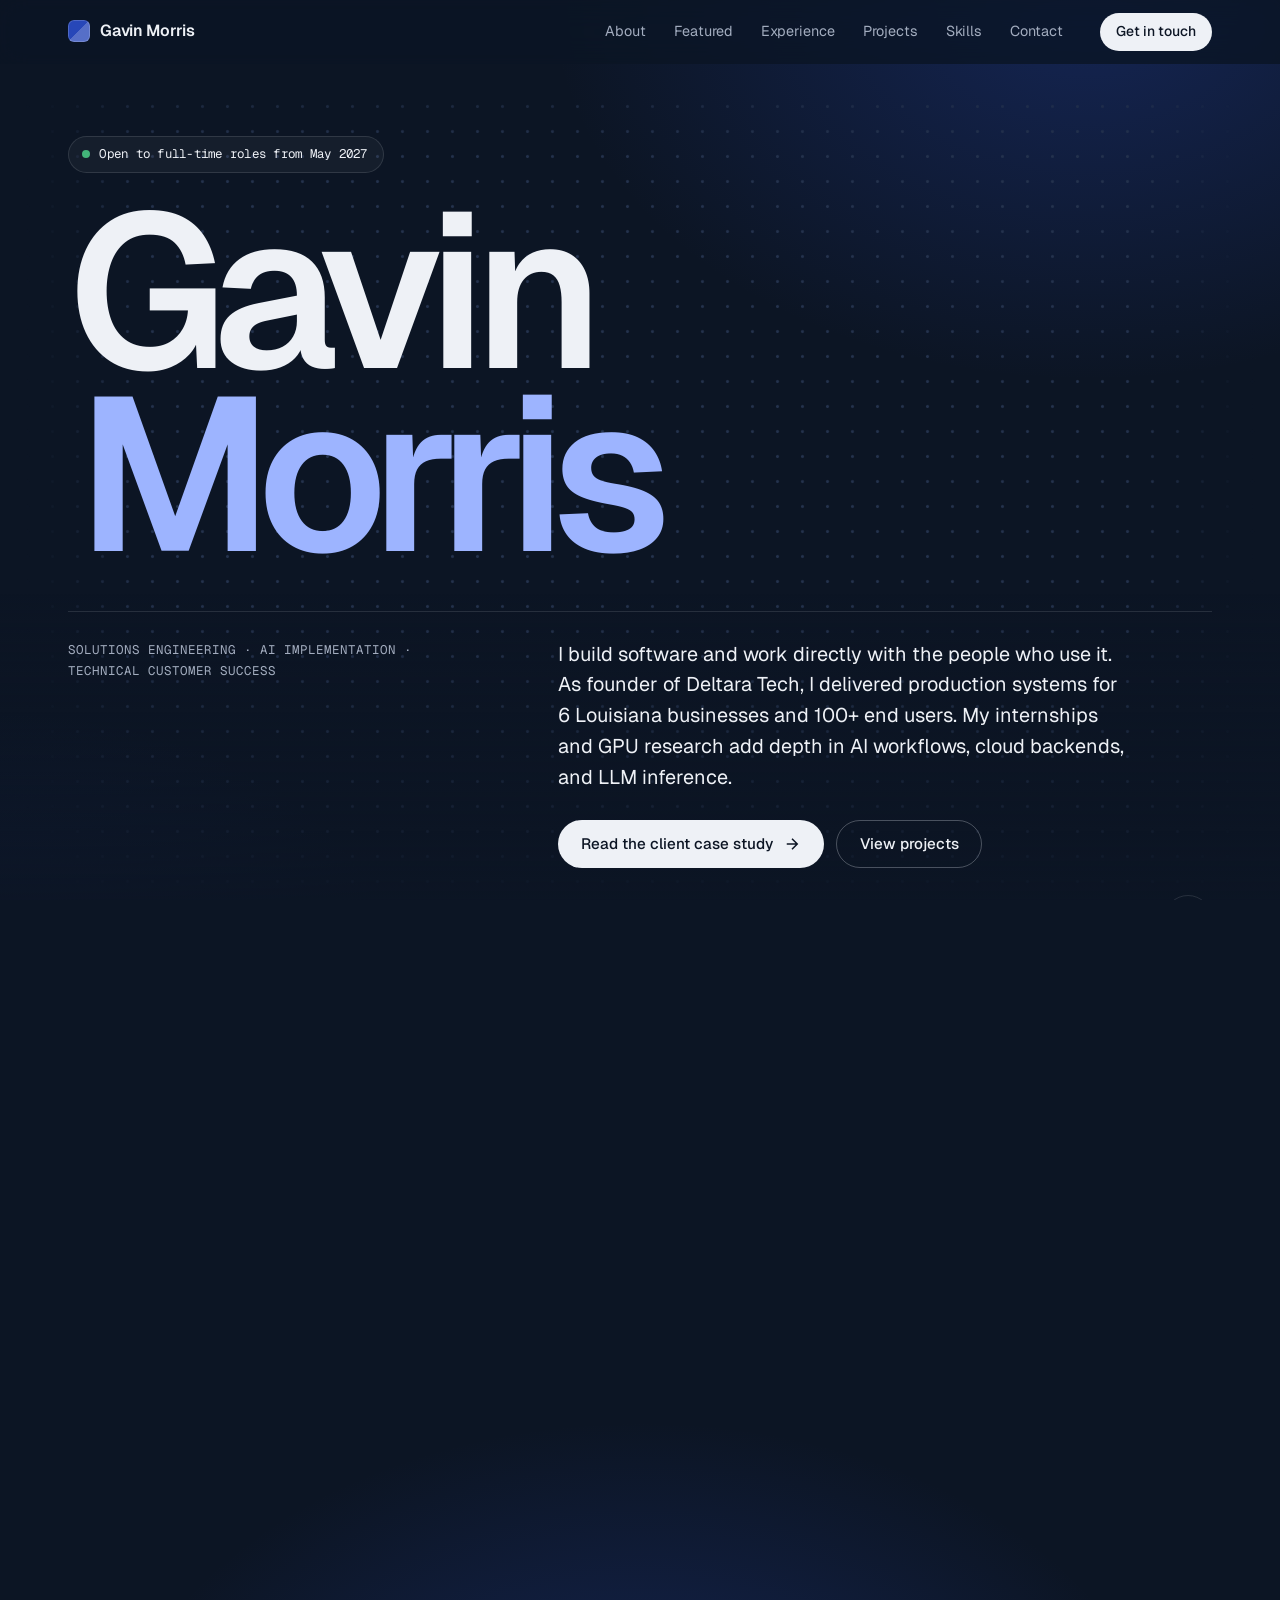
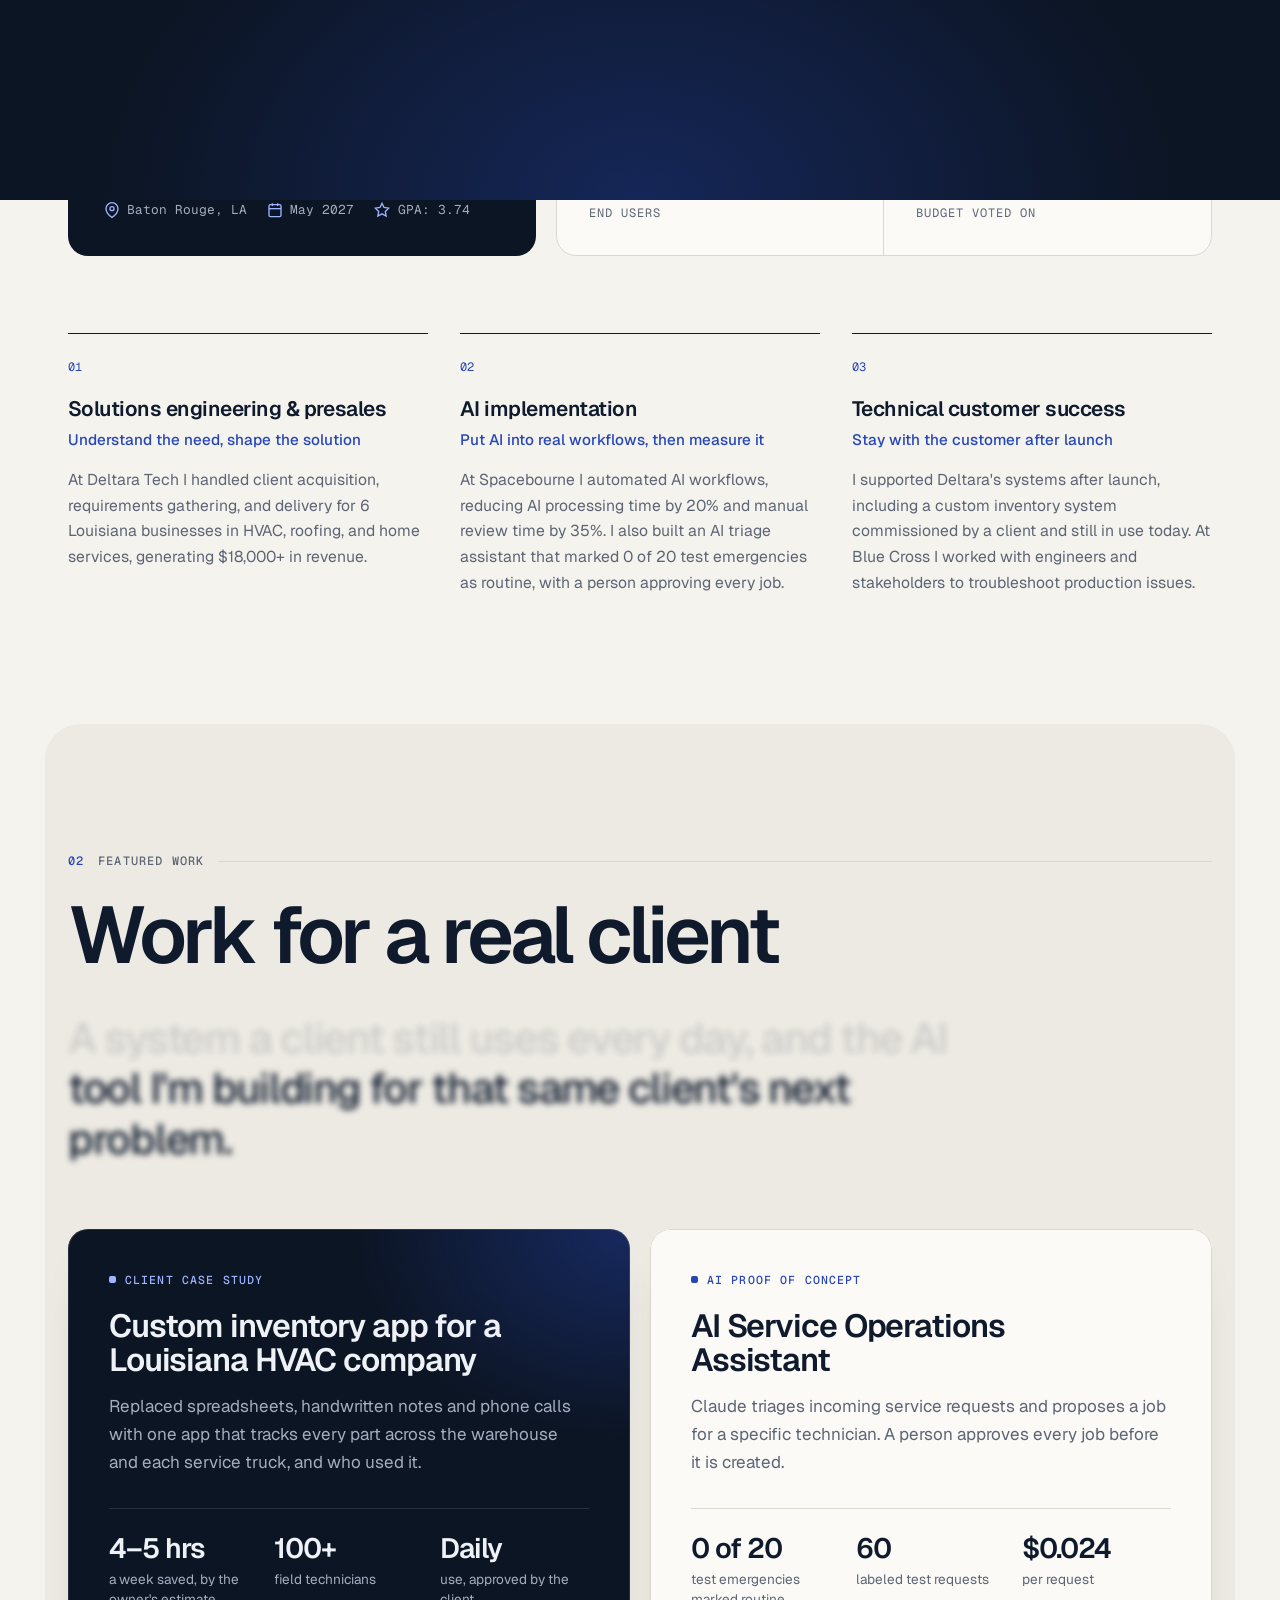
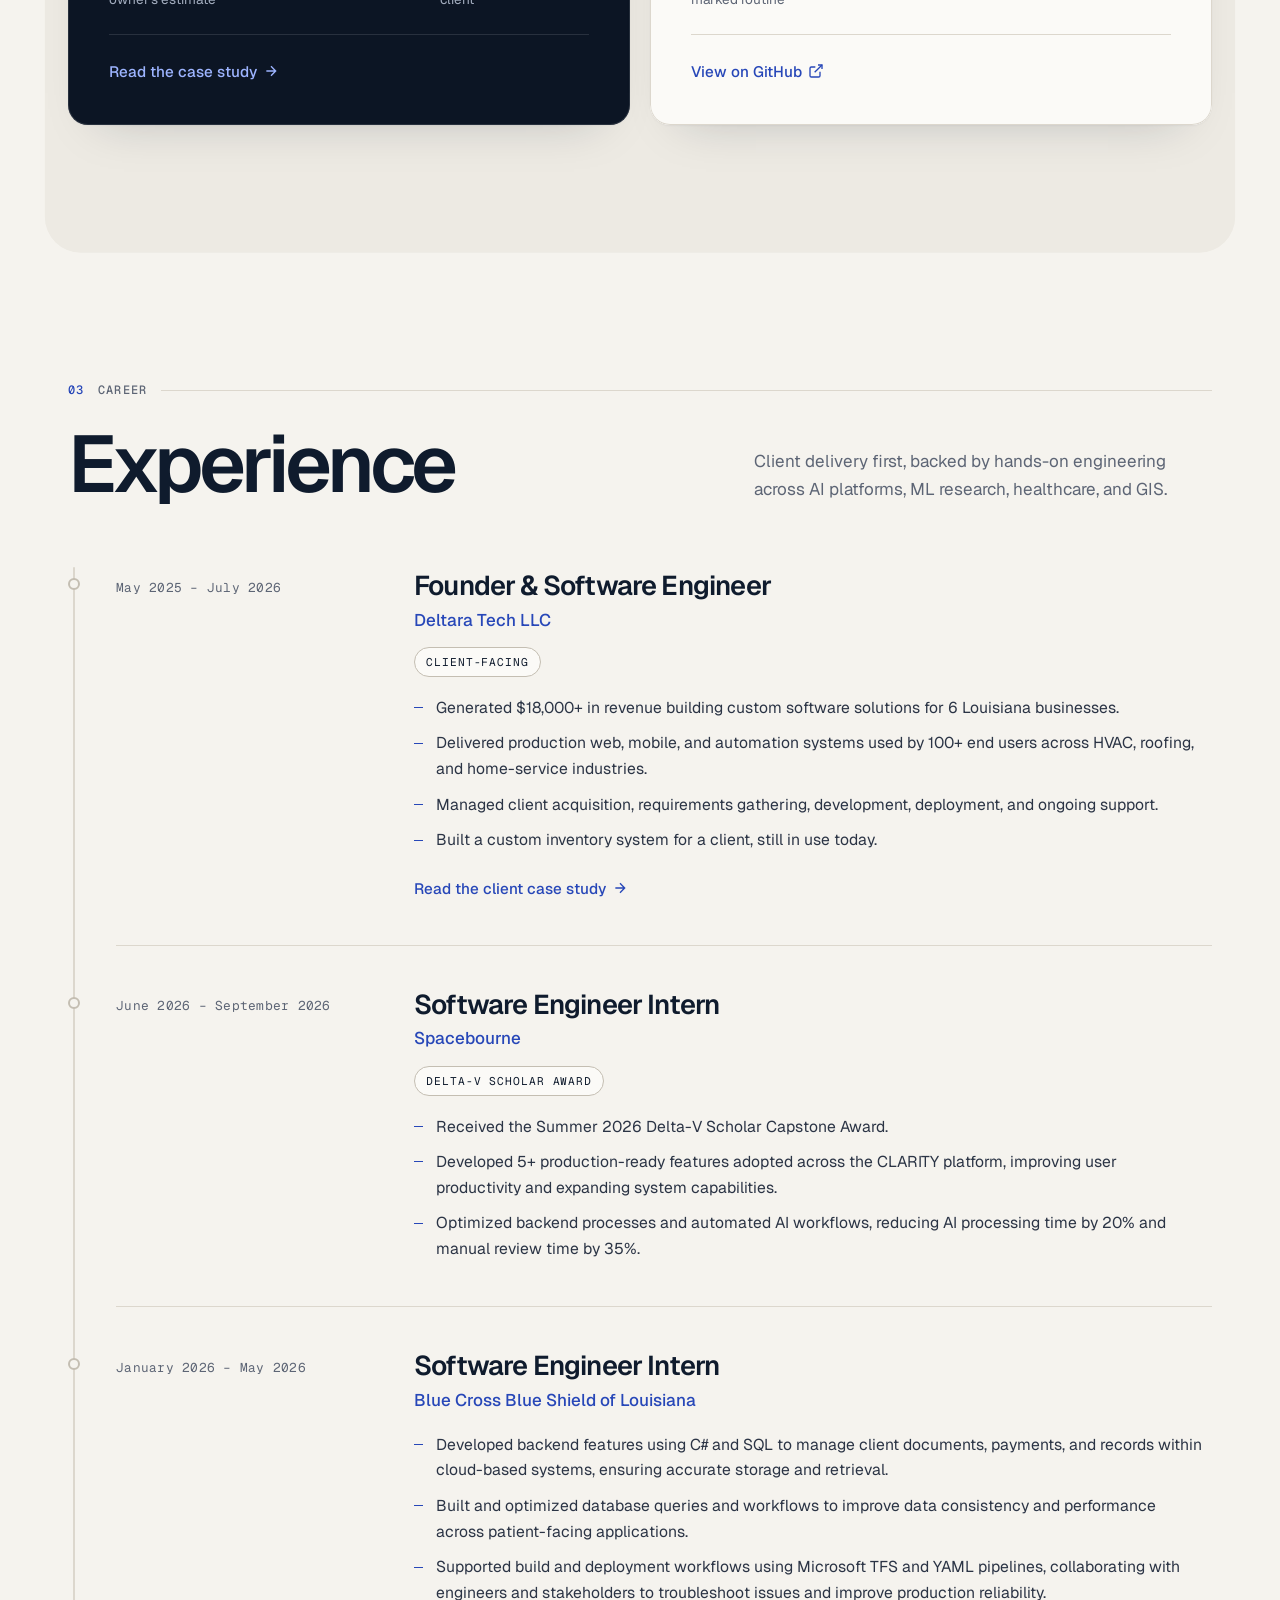
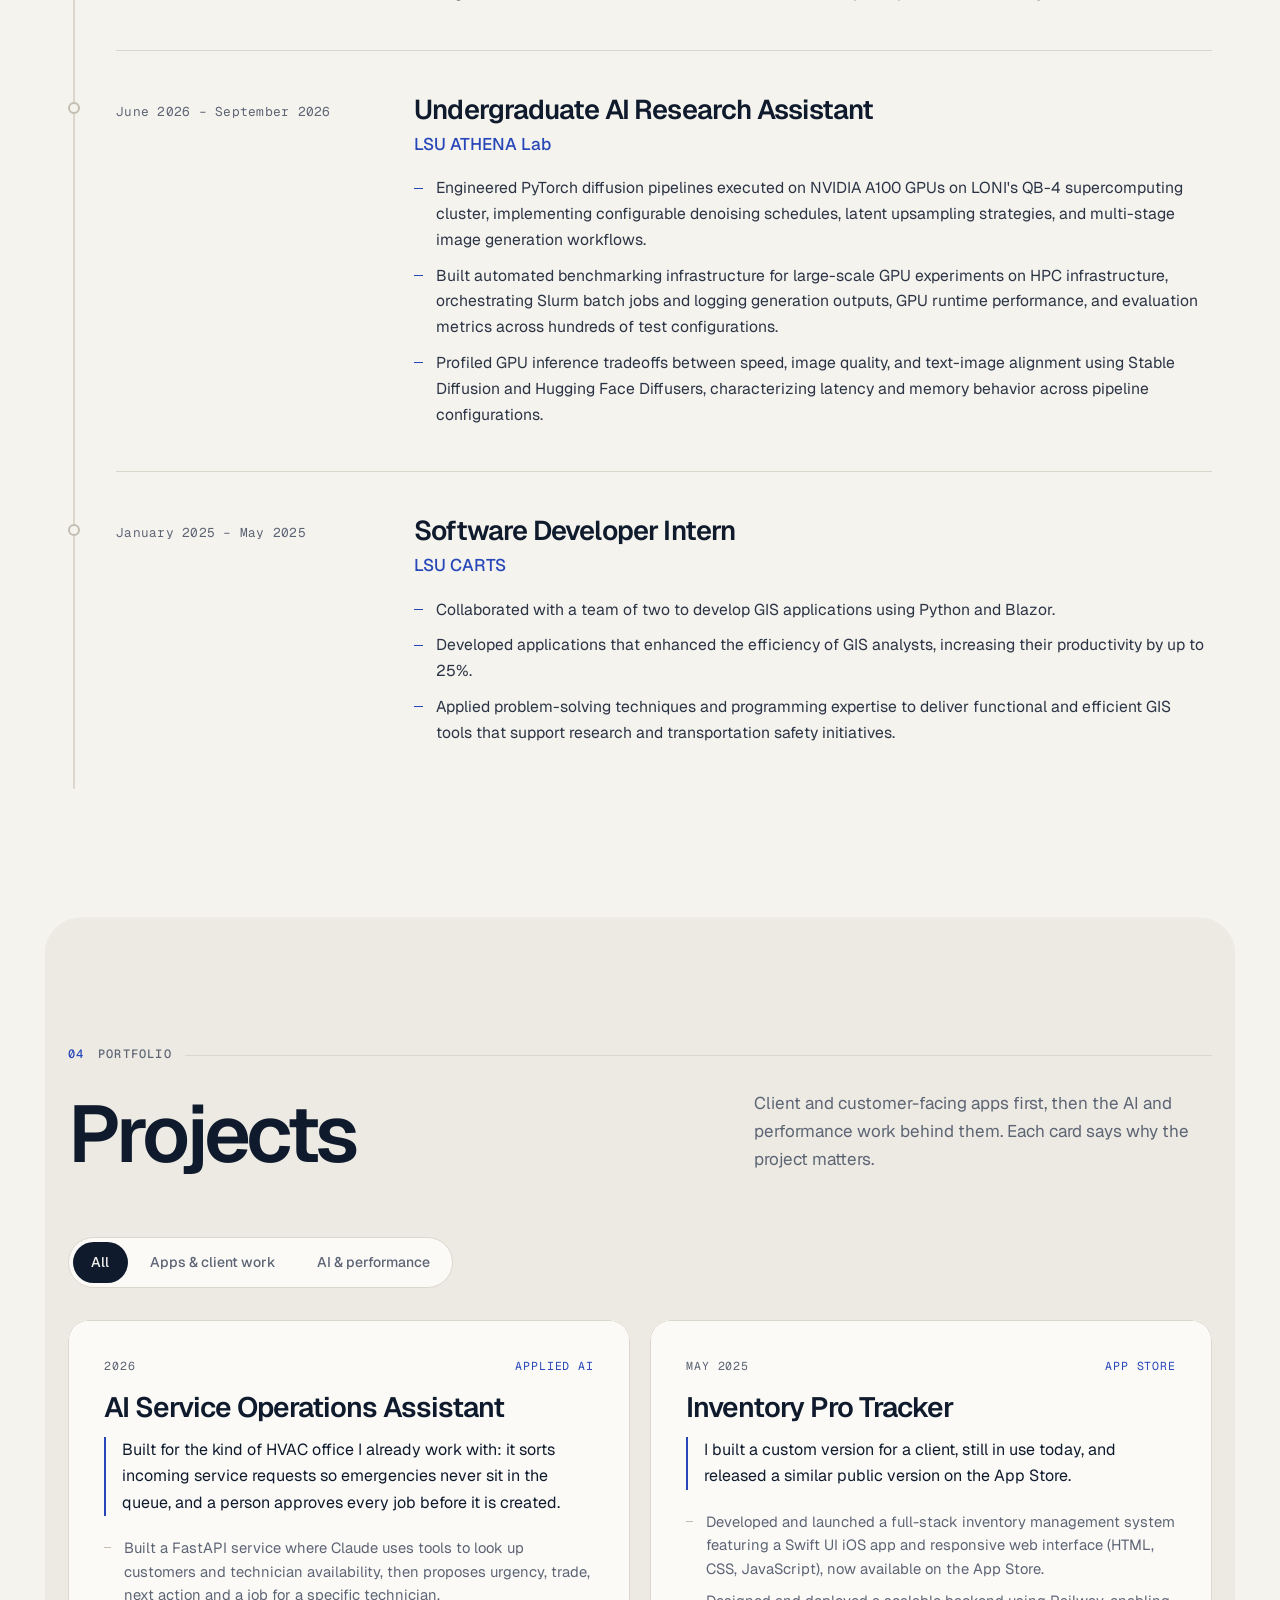
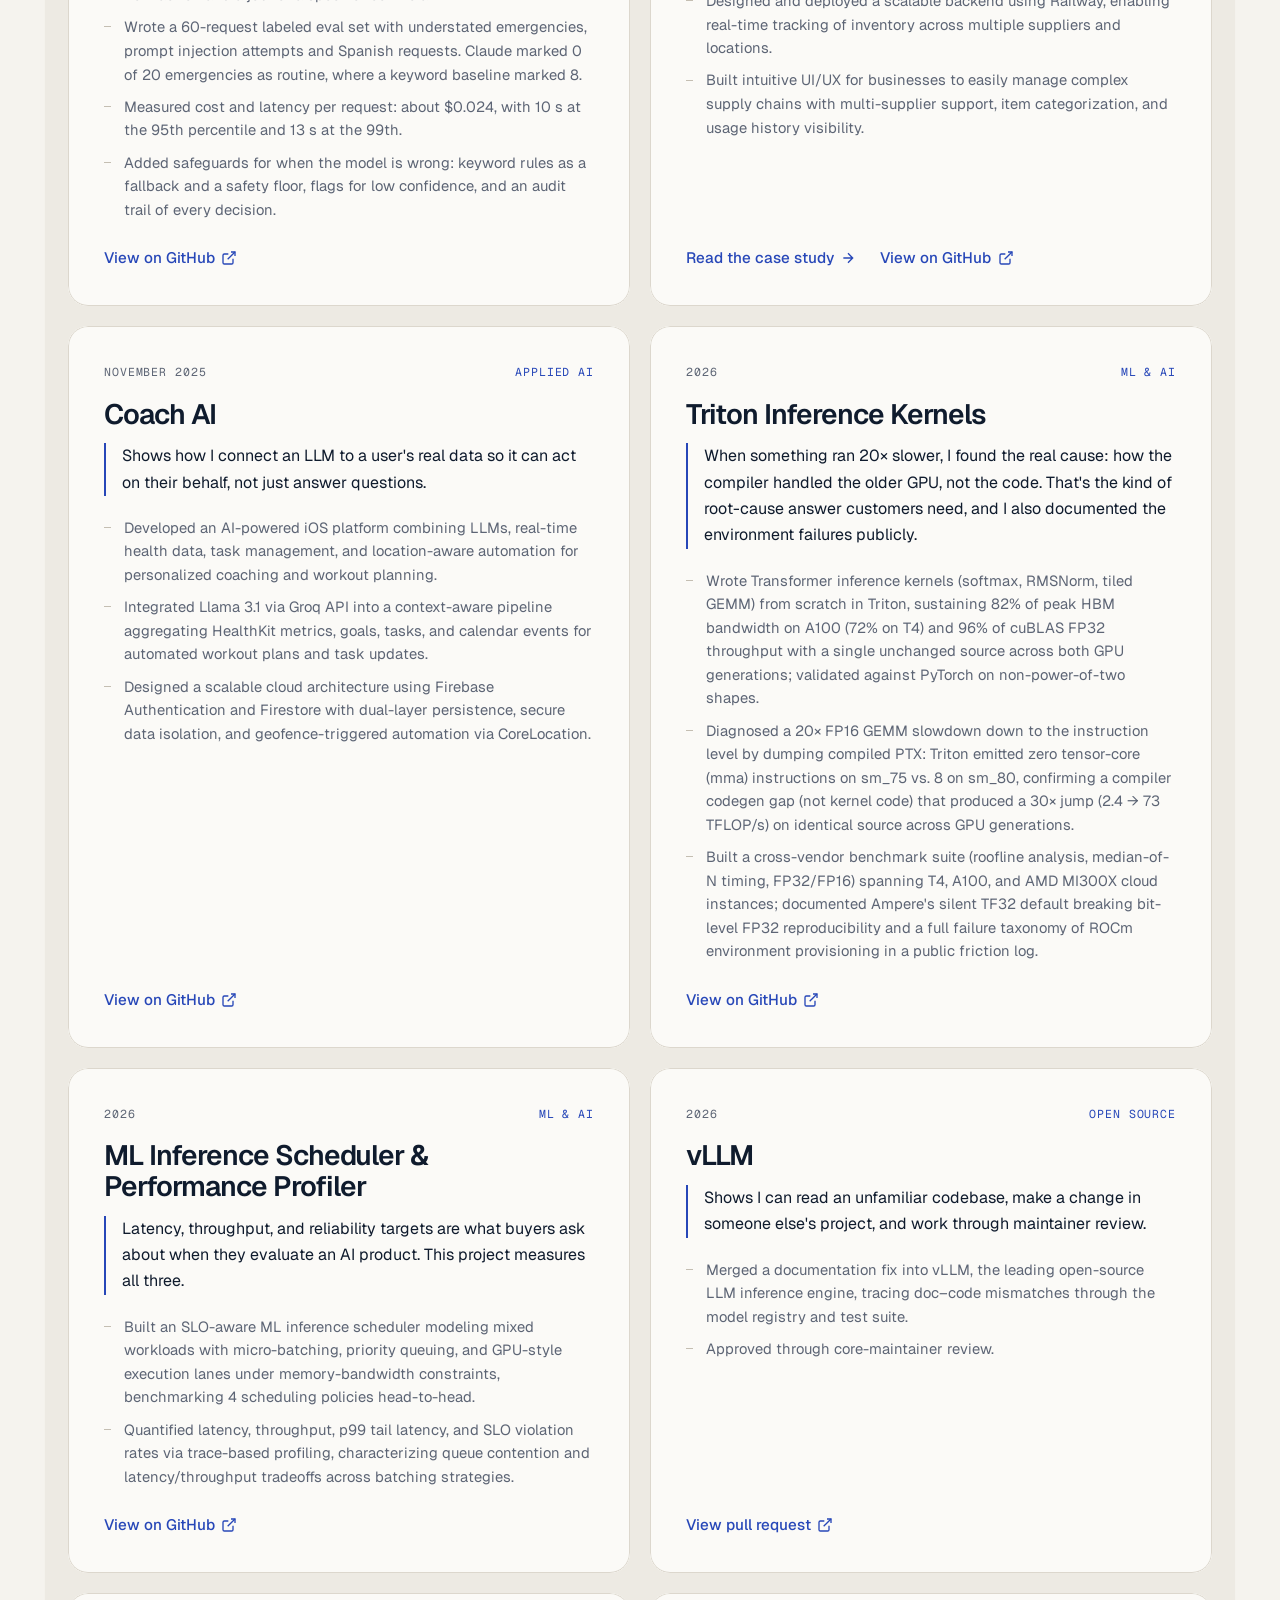
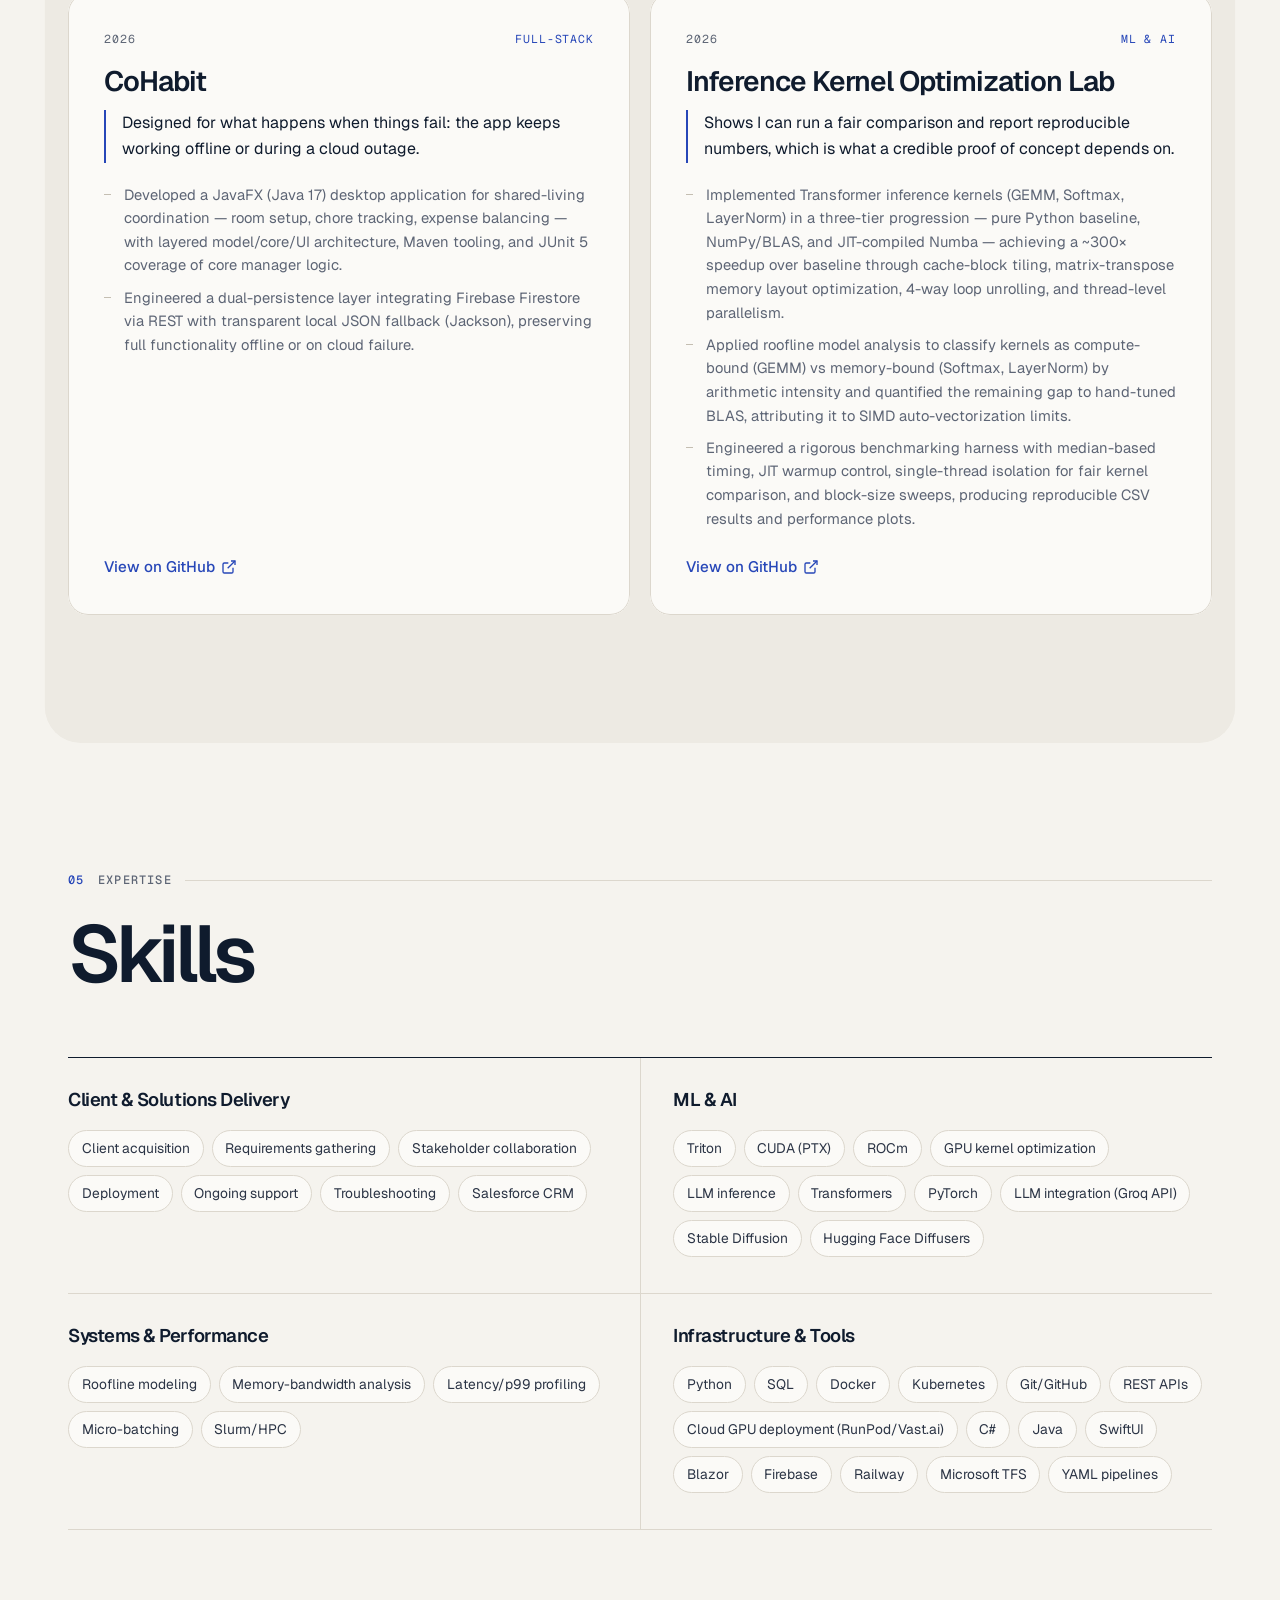
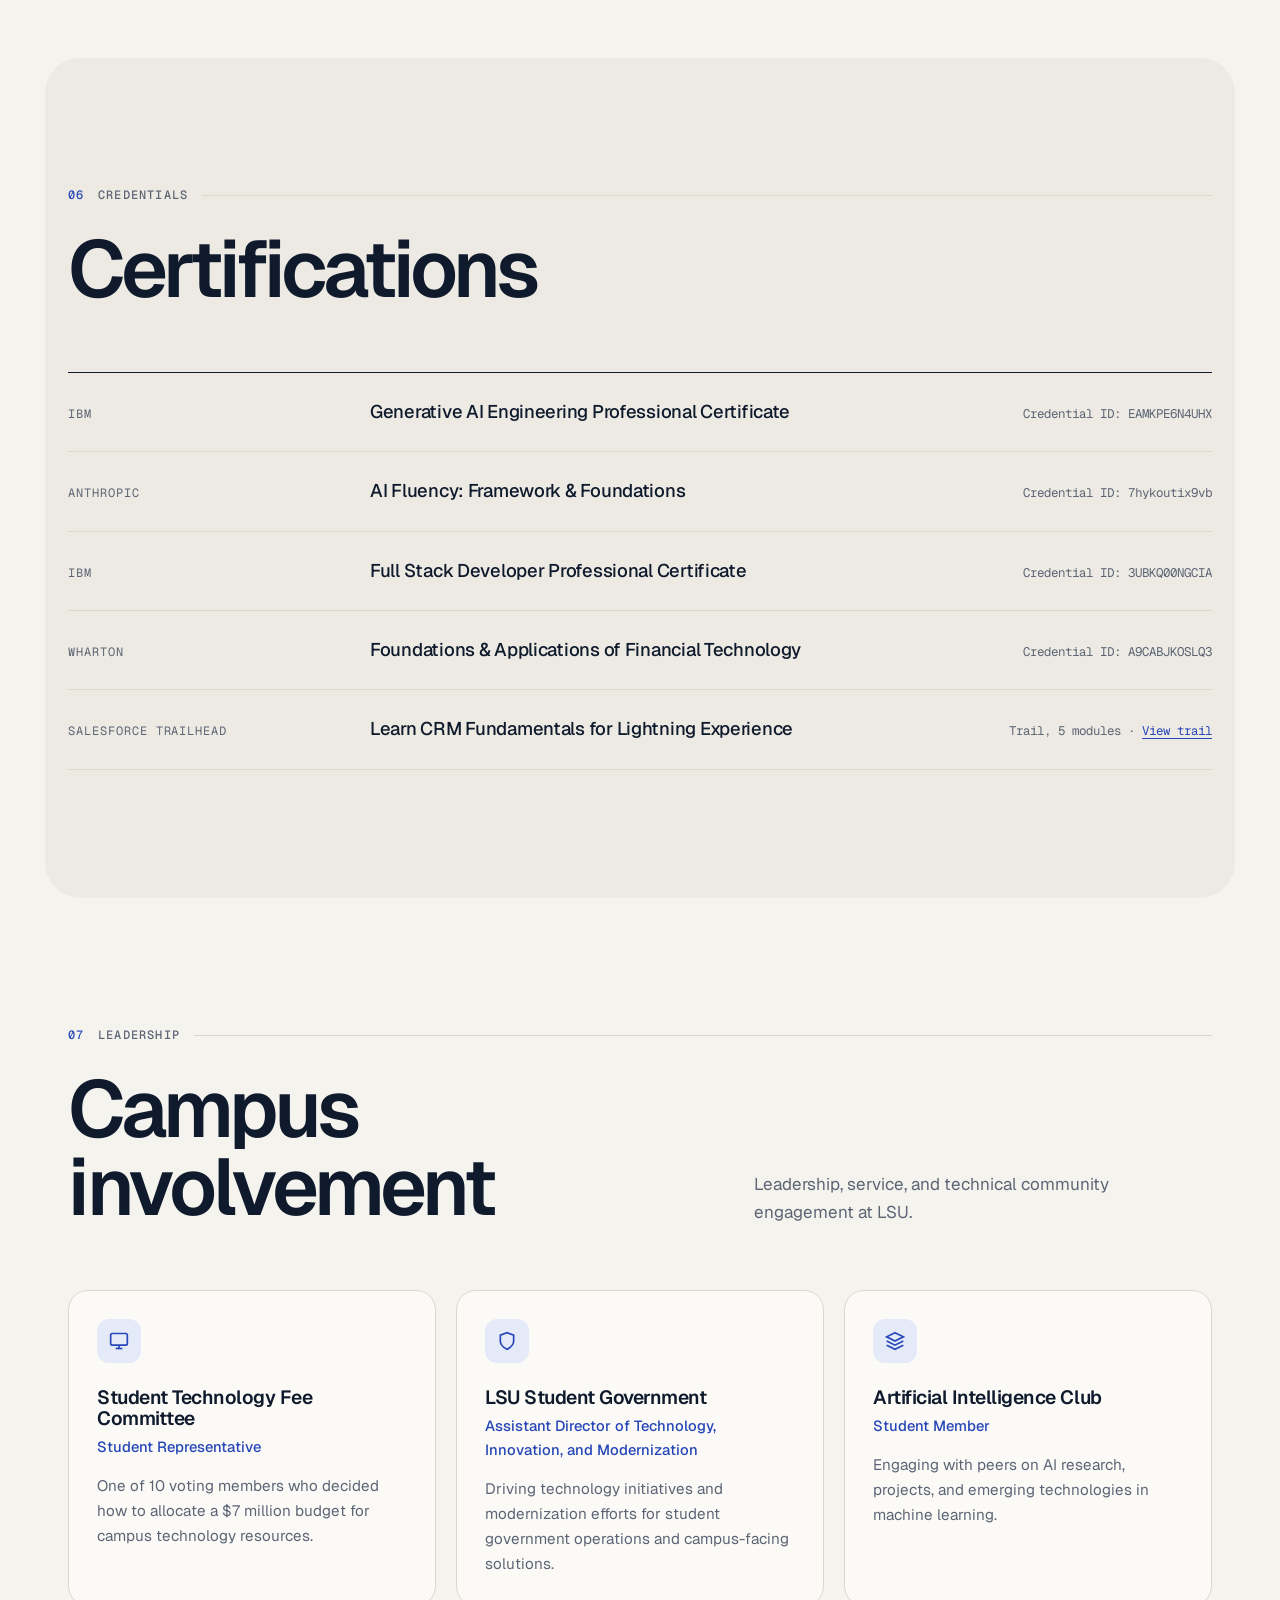
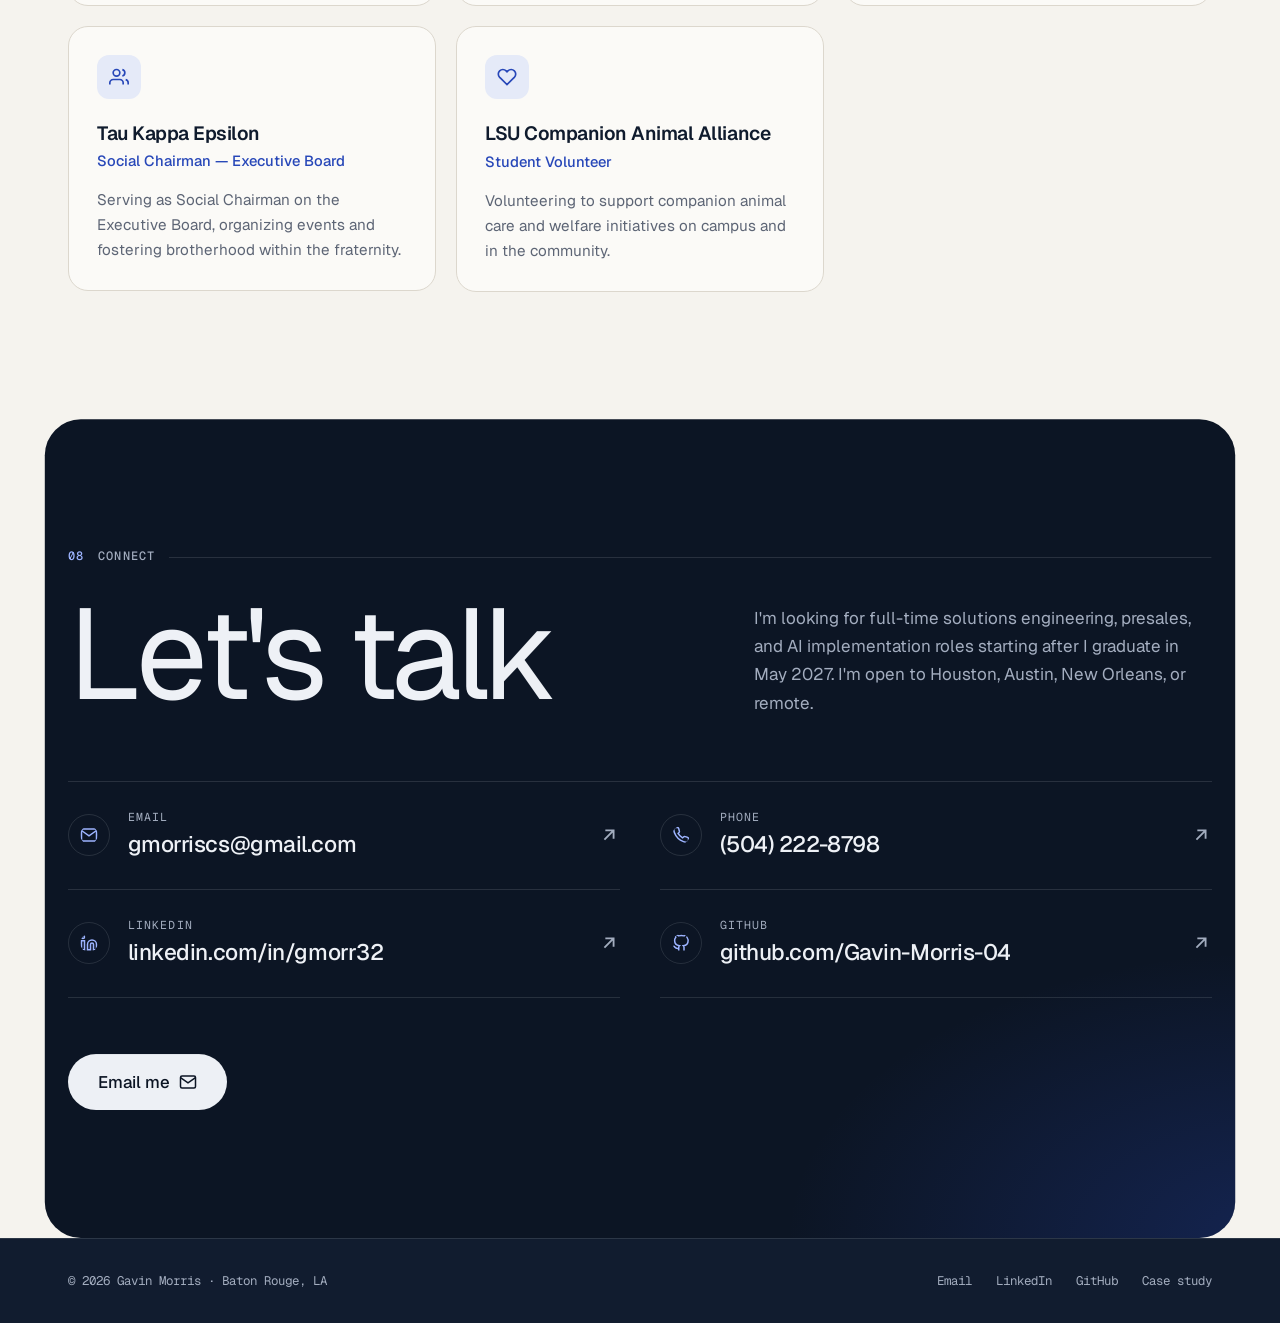
==== commit 69283f8c: "Add page transitions, 3D card tilt, bracket cursor and more motion - Curtain page transition between" ====
--- a/index.html
+++ b/index.html
@@ -25,15 +25,20 @@
     (function (d) {
       var h = d.documentElement;
       h.classList.add("js");
+      /* Arriving from a page transition? main.js lifts the curtain this page starts under. */
+      var arriving = false;
+      try { arriving = !!sessionStorage.getItem("gm-transition"); sessionStorage.removeItem("gm-transition"); } catch (e) {}
       if (window.matchMedia && !window.matchMedia("(prefers-reduced-motion: reduce)").matches) {
         h.classList.add("motion");
-        setTimeout(function () { if (!h.classList.contains("motion-ready")) h.classList.remove("motion"); }, 2500);
+        if (arriving) h.classList.add("curtain-in");
+        setTimeout(function () { if (!h.classList.contains("motion-ready")) h.classList.remove("motion", "curtain-in"); }, 2500);
       }
     })(document);
   </script>
   <script src="assets/vendor/gsap-3.15.0/gsap.min.js" defer></script>
   <script src="assets/vendor/gsap-3.15.0/ScrollTrigger.min.js" defer></script>
   <script src="assets/vendor/gsap-3.15.0/SplitText.min.js" defer></script>
+  <script src="assets/vendor/gsap-3.15.0/ScrambleTextPlugin.min.js" defer></script>
   <script src="assets/vendor/gsap-3.15.0/Flip.min.js" defer></script>
   <script src="assets/vendor/lenis-1.3.27/lenis.min.js" defer></script>
   <script src="effects.js" defer></script>
@@ -216,7 +221,8 @@
         </div>
 
         <div class="featured-grid">
-          <article class="featured-card card-night theme-night" data-reveal data-spotlight="dark">
+          <div class="tilt-wrap" data-reveal>
+          <article class="featured-card card-night theme-night" data-spotlight="dark" data-tilt>
             <span class="featured-kind">Client case study</span>
             <h3>Custom inventory app for a Louisiana HVAC company</h3>
             <p>Replaced spreadsheets, handwritten notes and phone calls with one app that tracks every part across the warehouse and each service truck, and who used it.</p>
@@ -227,8 +233,10 @@
             </ul>
             <a href="case-study.html" class="project-link">Read the case study <svg width="16" height="16" viewBox="0 0 24 24" fill="none" stroke="currentColor" stroke-width="2" aria-hidden="true" focusable="false"><path d="M5 12h14M12 5l7 7-7 7"/></svg></a>
           </article>
-
-          <article class="featured-card" data-reveal data-spotlight="light">
+          </div>
+
+          <div class="tilt-wrap" data-reveal>
+          <article class="featured-card" data-spotlight="light" data-tilt>
             <span class="featured-kind">AI proof of concept</span>
             <h3>AI Service Operations Assistant</h3>
             <p>Claude triages incoming service requests and proposes a job for a specific technician. A person approves every job before it is created.</p>
@@ -239,6 +247,7 @@
             </ul>
             <a href="https://github.com/Gavin-Morris-04/ai-service-ops-assistant" class="project-link" target="_blank" rel="noopener noreferrer">View on GitHub <svg width="16" height="16" viewBox="0 0 24 24" fill="none" stroke="currentColor" stroke-width="2" aria-hidden="true" focusable="false"><path d="M18 13v6a2 2 0 0 1-2 2H5a2 2 0 0 1-2-2V8a2 2 0 0 1 2-2h6"/><polyline points="15 3 21 3 21 9"/><line x1="10" y1="14" x2="21" y2="3"/></svg></a>
           </article>
+          </div>
         </div>
       </div>
     </section>
@@ -672,7 +681,7 @@
       <div class="container">
         <div class="sec-head">
           <p class="eyebrow">Connect</p>
-          <h2 class="sec-title" data-split>Let's talk</h2>
+          <h2 class="sec-title" data-proximity>Let's talk</h2>
           <p class="sec-desc" data-reveal>I'm looking for full-time solutions engineering, presales, and AI implementation roles starting after I graduate in May 2027. I'm open to Houston, Austin, New Orleans, or remote.</p>
         </div>
 
--- a/styles.css
+++ b/styles.css
@@ -360,6 +360,8 @@
   flex: 1;
   height: 1px;
   background: var(--rule);
+  transform-origin: 0 50%;
+  transform: scaleX(var(--rule-scale, 1));
 }
 .theme-night .eyebrow { color: var(--on-night-muted); }
 .theme-night .eyebrow::before { color: var(--accent-night); }
@@ -483,13 +485,23 @@
 .hero-title .line-accent { color: var(--accent-night); padding-left: 0.04em; }
 
 .hero-grid {
+  position: relative;
   display: grid;
   grid-template-columns: repeat(12, minmax(0, 1fr));
   column-gap: 2rem;
   row-gap: 1.25rem;
   padding-top: 1.75rem;
-  border-top: 1px solid var(--night-rule);
-}
+}
+.hero-grid::before {
+  content: "";
+  position: absolute;
+  top: 0; left: 0; right: 0;
+  height: 1px;
+  background: var(--night-rule);
+  transform-origin: 0 50%;
+  transform: scaleX(var(--rule-scale, 1));
+}
+.hero-title .line { will-change: transform; }
 .hero-role {
   grid-column: 1 / span 4;
   font-family: var(--mono);
@@ -1096,6 +1108,73 @@
 .back-top.visible { opacity: 1; visibility: visible; transform: none; }
 .back-top:hover { background: var(--accent); }
 
+/* ---------- Second-pass effects ---------- */
+/* Page transition curtain: JS slides .page-curtain up to cover; the next page starts covered
+   (html.curtain-in, set in <head>) and lifts it by tweening --curtain-y. */
+.page-curtain,
+.motion.curtain-in body::after {
+  position: fixed;
+  inset: 0;
+  z-index: 500;
+  pointer-events: none;
+  background:
+    radial-gradient(60% 60% at 50% 100%, rgba(39, 71, 184, 0.35), transparent 70%),
+    var(--night);
+}
+.page-curtain { transform: translateY(100%); }
+.motion.curtain-in body::after {
+  content: "";
+  transform: translateY(var(--curtain-y, 0%));
+}
+
+/* TiltedCard */
+.tilt-wrap { display: flex; }
+.tilt-wrap > .featured-card { flex: 1 1 auto; transform-origin: 50% 50%; }
+.tilt-glare {
+  position: absolute;
+  inset: 0;
+  z-index: 2;
+  border-radius: inherit;
+  pointer-events: none;
+  opacity: var(--tc-glare, 0);
+  background: radial-gradient(circle at var(--tc-gx, 50%) var(--tc-gy, 50%), rgba(255, 255, 255, 0.32), transparent 55%);
+  mix-blend-mode: overlay;
+}
+.featured-card:not(.card-night) .tilt-glare {
+  background: radial-gradient(circle at var(--tc-gx, 50%) var(--tc-gy, 50%), rgba(39, 71, 184, 0.1), transparent 55%);
+  mix-blend-mode: normal;
+}
+
+/* VariableProximity */
+.contact .sec-title { font-weight: 400; }
+.vp-word { display: inline-block; white-space: nowrap; }
+.vp-letter { display: inline-block; transform-origin: 50% 80%; }
+
+/* TargetCursor */
+.target-cursor {
+  position: fixed;
+  inset: 0;
+  z-index: 600;
+  pointer-events: none;
+  mix-blend-mode: difference;
+  opacity: 0;
+}
+.target-cursor__corner {
+  position: absolute;
+  top: 0;
+  left: 0;
+  box-sizing: border-box;
+  border-style: solid;
+  border-color: var(--target-cursor-color, #fff);
+  transform-origin: 0 0;
+  will-change: transform;
+}
+
+/* Lines that draw in */
+.motion .eyebrow,
+.motion .hero-grid,
+.motion .case-section blockquote { --rule-scale: 0; }
+
 /* ---------- Motion gate: hide only what JS will reveal ---------- */
 .motion [data-hero-item],
 .motion [data-reveal],
@@ -1219,10 +1298,19 @@
 .case-section a:not(.btn) { color: var(--accent); text-decoration: underline; text-underline-offset: 3px; text-decoration-thickness: 1px; }
 .case-section a:not(.btn):hover { color: var(--accent-hover); }
 
+.case-section blockquote::before {
+  content: "";
+  position: absolute;
+  left: 0; top: 0; bottom: 0;
+  width: 2px;
+  background: var(--accent);
+  transform-origin: 50% 0;
+  transform: scaleY(var(--rule-scale, 1));
+}
 .case-section blockquote {
+  position: relative;
   margin: 1.75rem 0;
   padding: 0.25rem 0 0.25rem 1.5rem;
-  border-left: 2px solid var(--accent);
   font-size: clamp(1.25rem, 2.1vw, 1.6rem);
   line-height: 1.4;
   letter-spacing: -0.02em;
@@ -1359,9 +1447,8 @@
    ====================================================== */
 @media (prefers-reduced-motion: reduce) {
   *, *::before, *::after {
-    animation-duration: 0.01ms !important;
-    animation-iteration-count: 1 !important;
-    transition-duration: 0.01ms !important;
+    animation: none !important;
+    transition: none !important;
     scroll-behavior: auto !important;
   }
   .status-dot::after { display: none; }
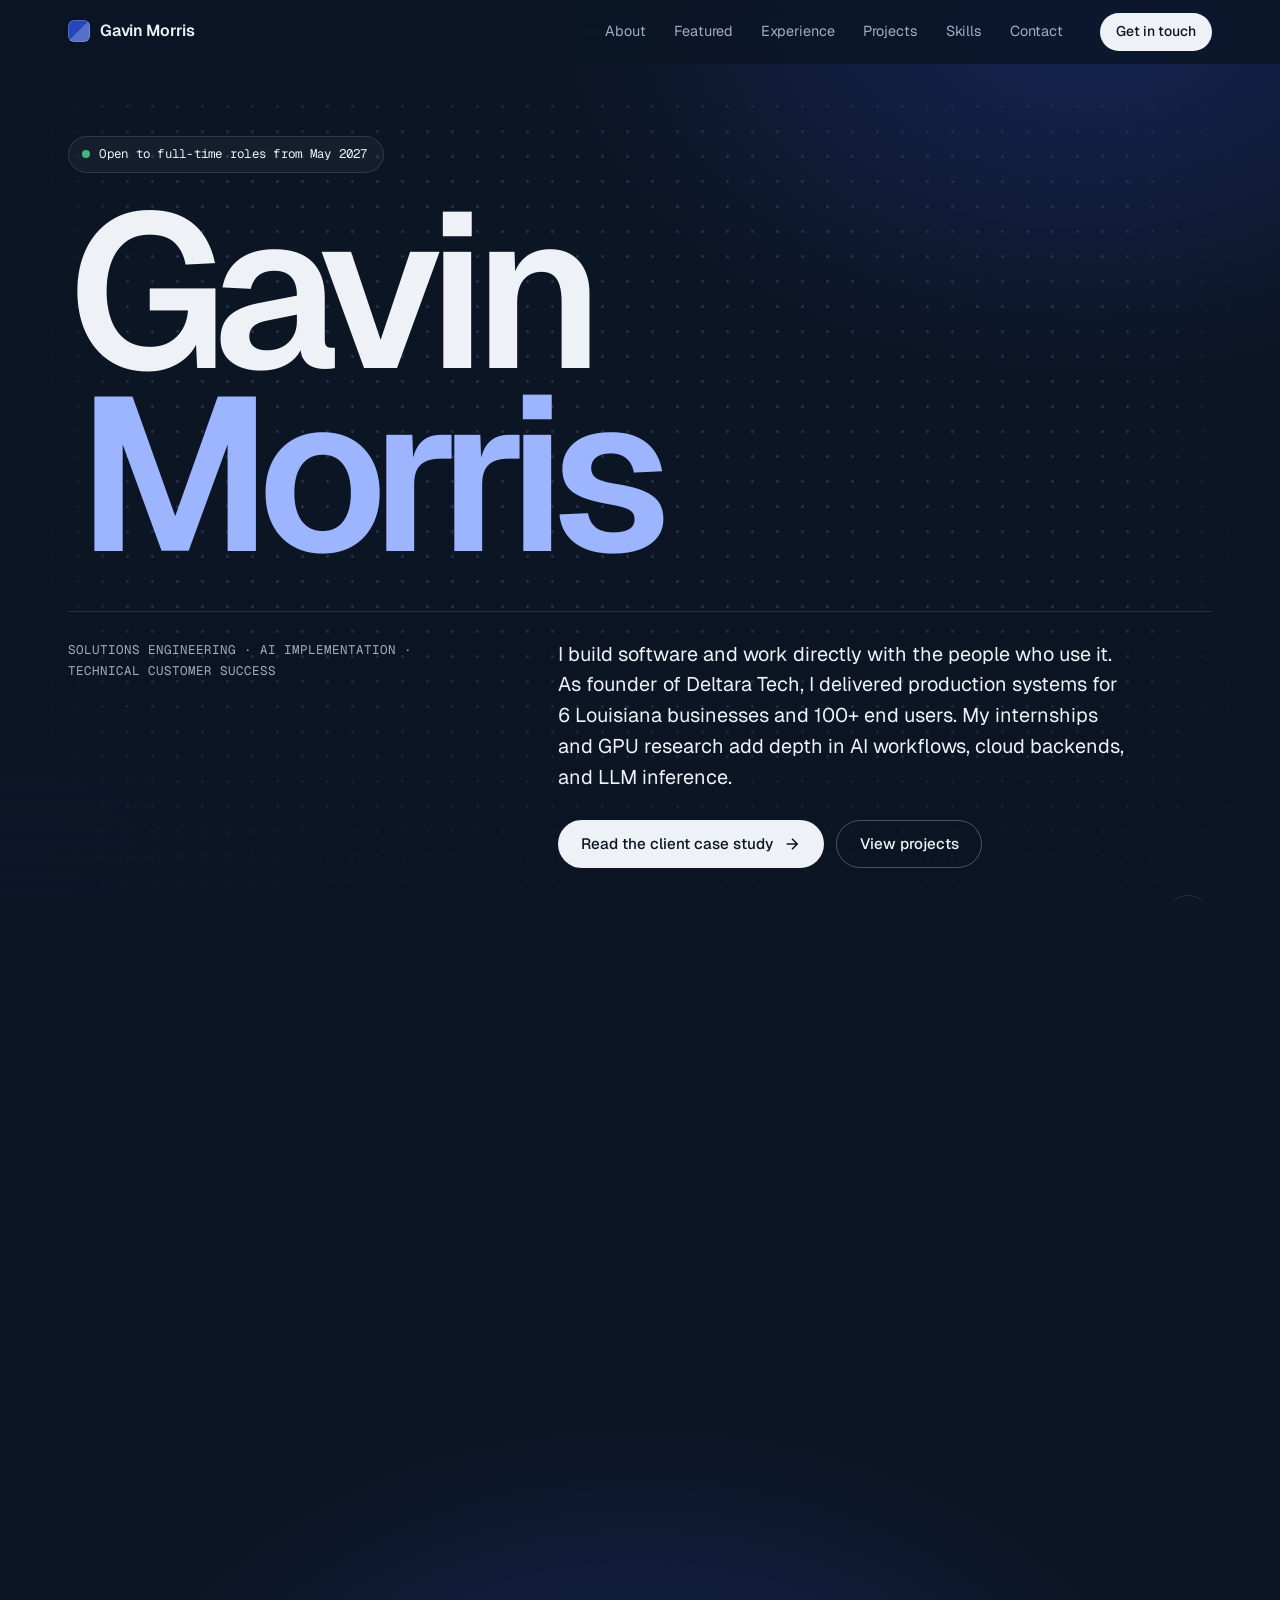
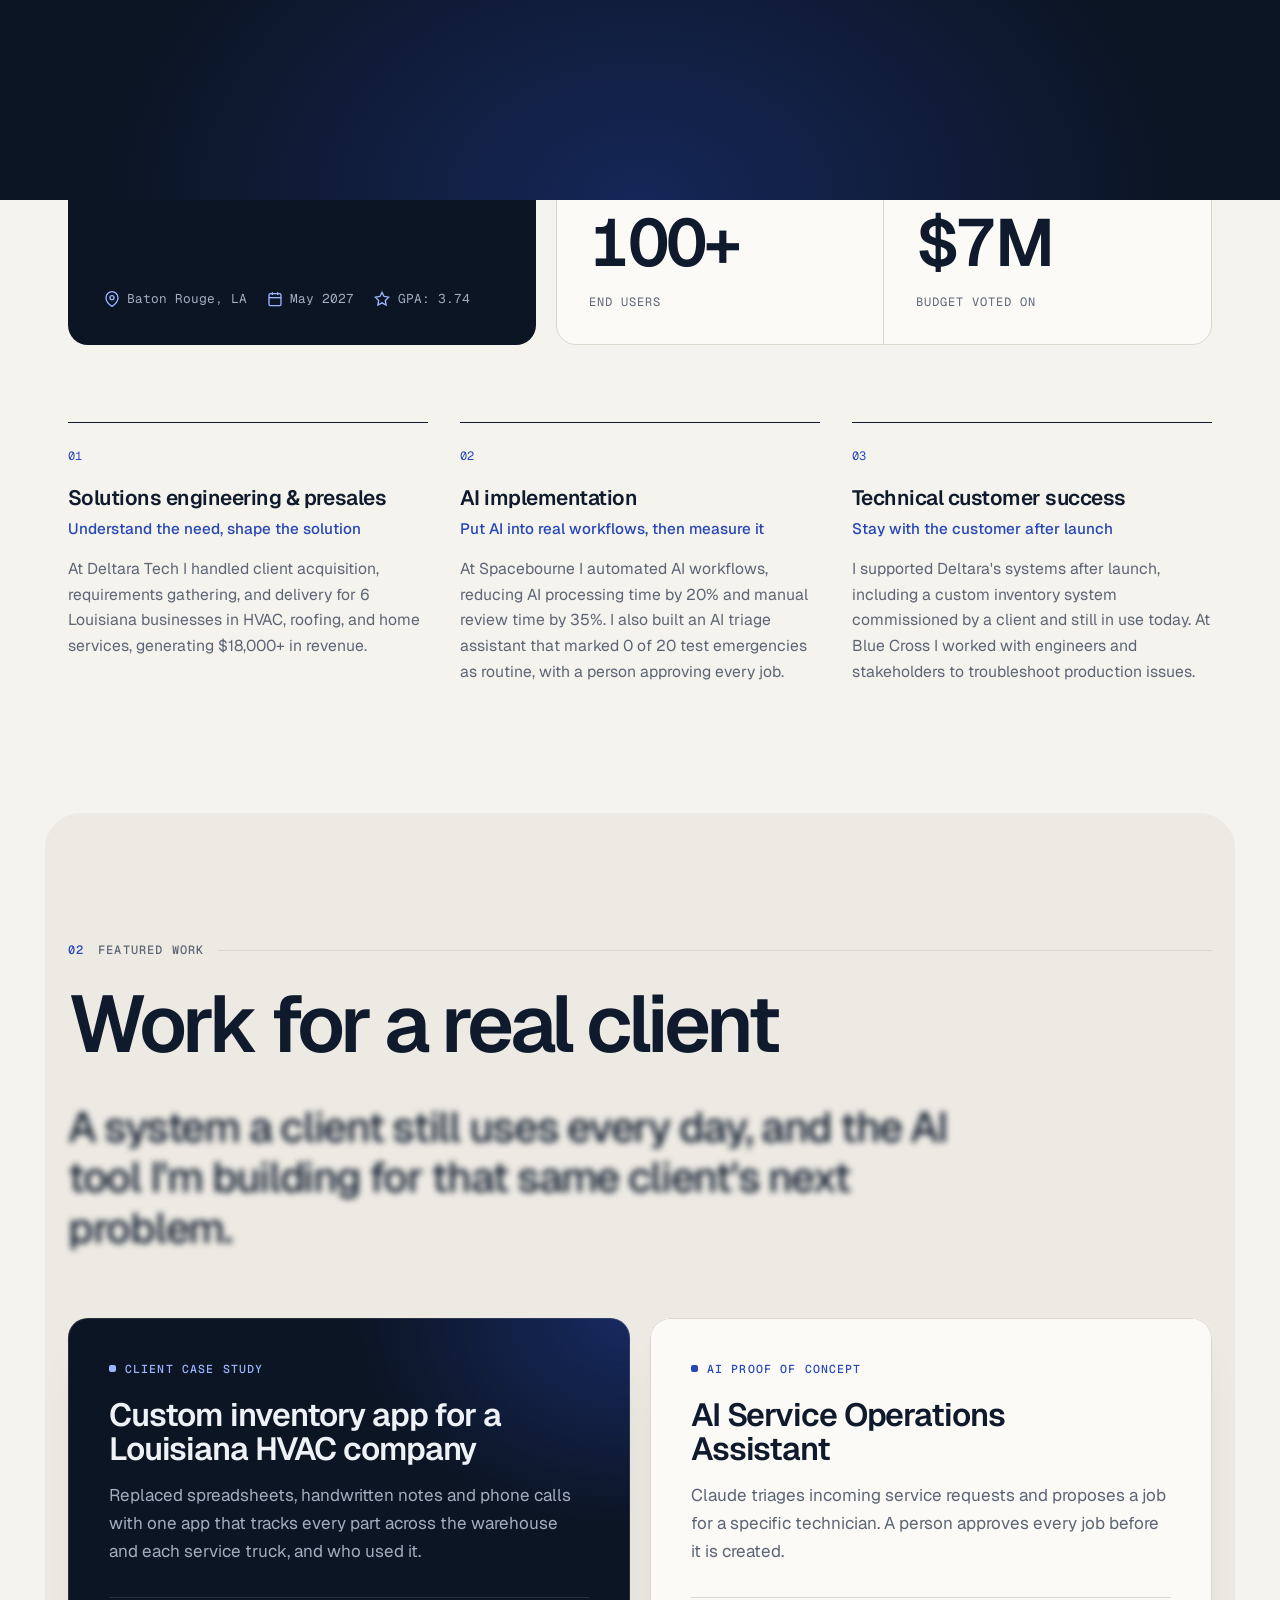
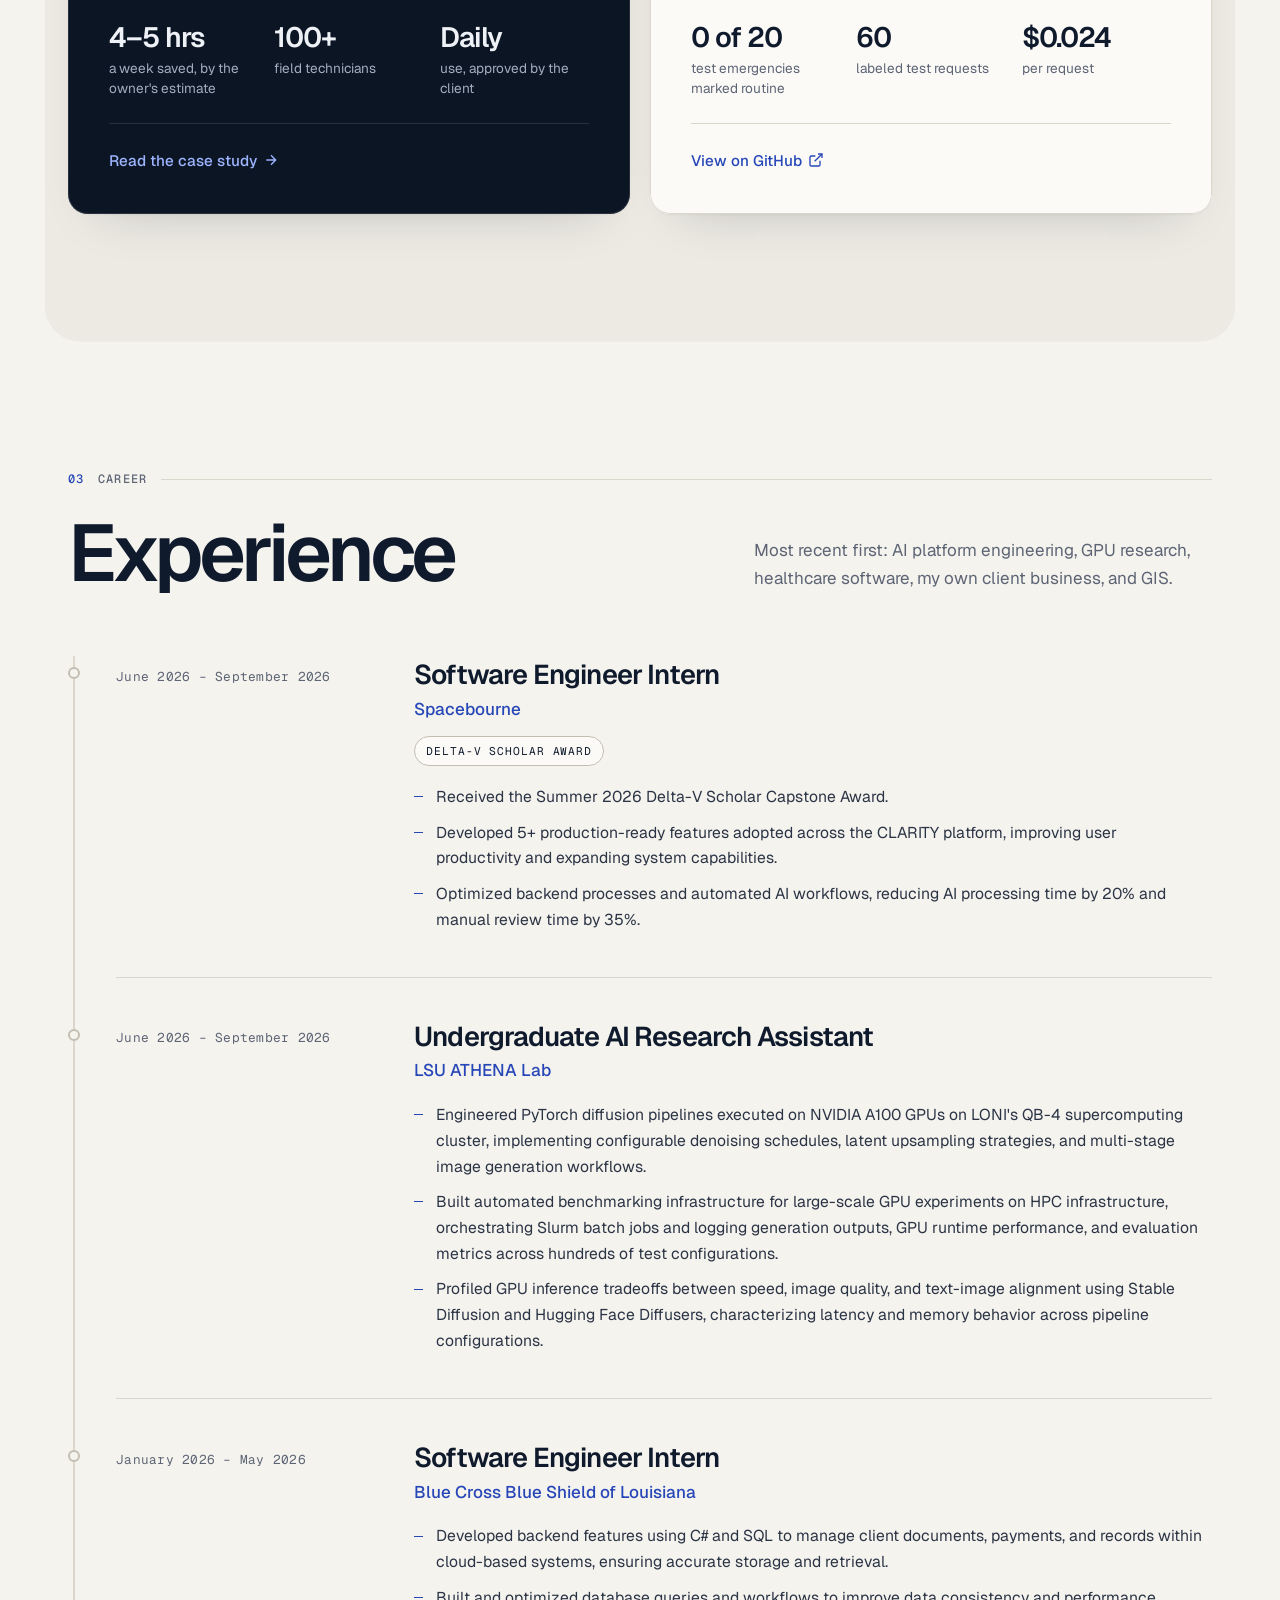
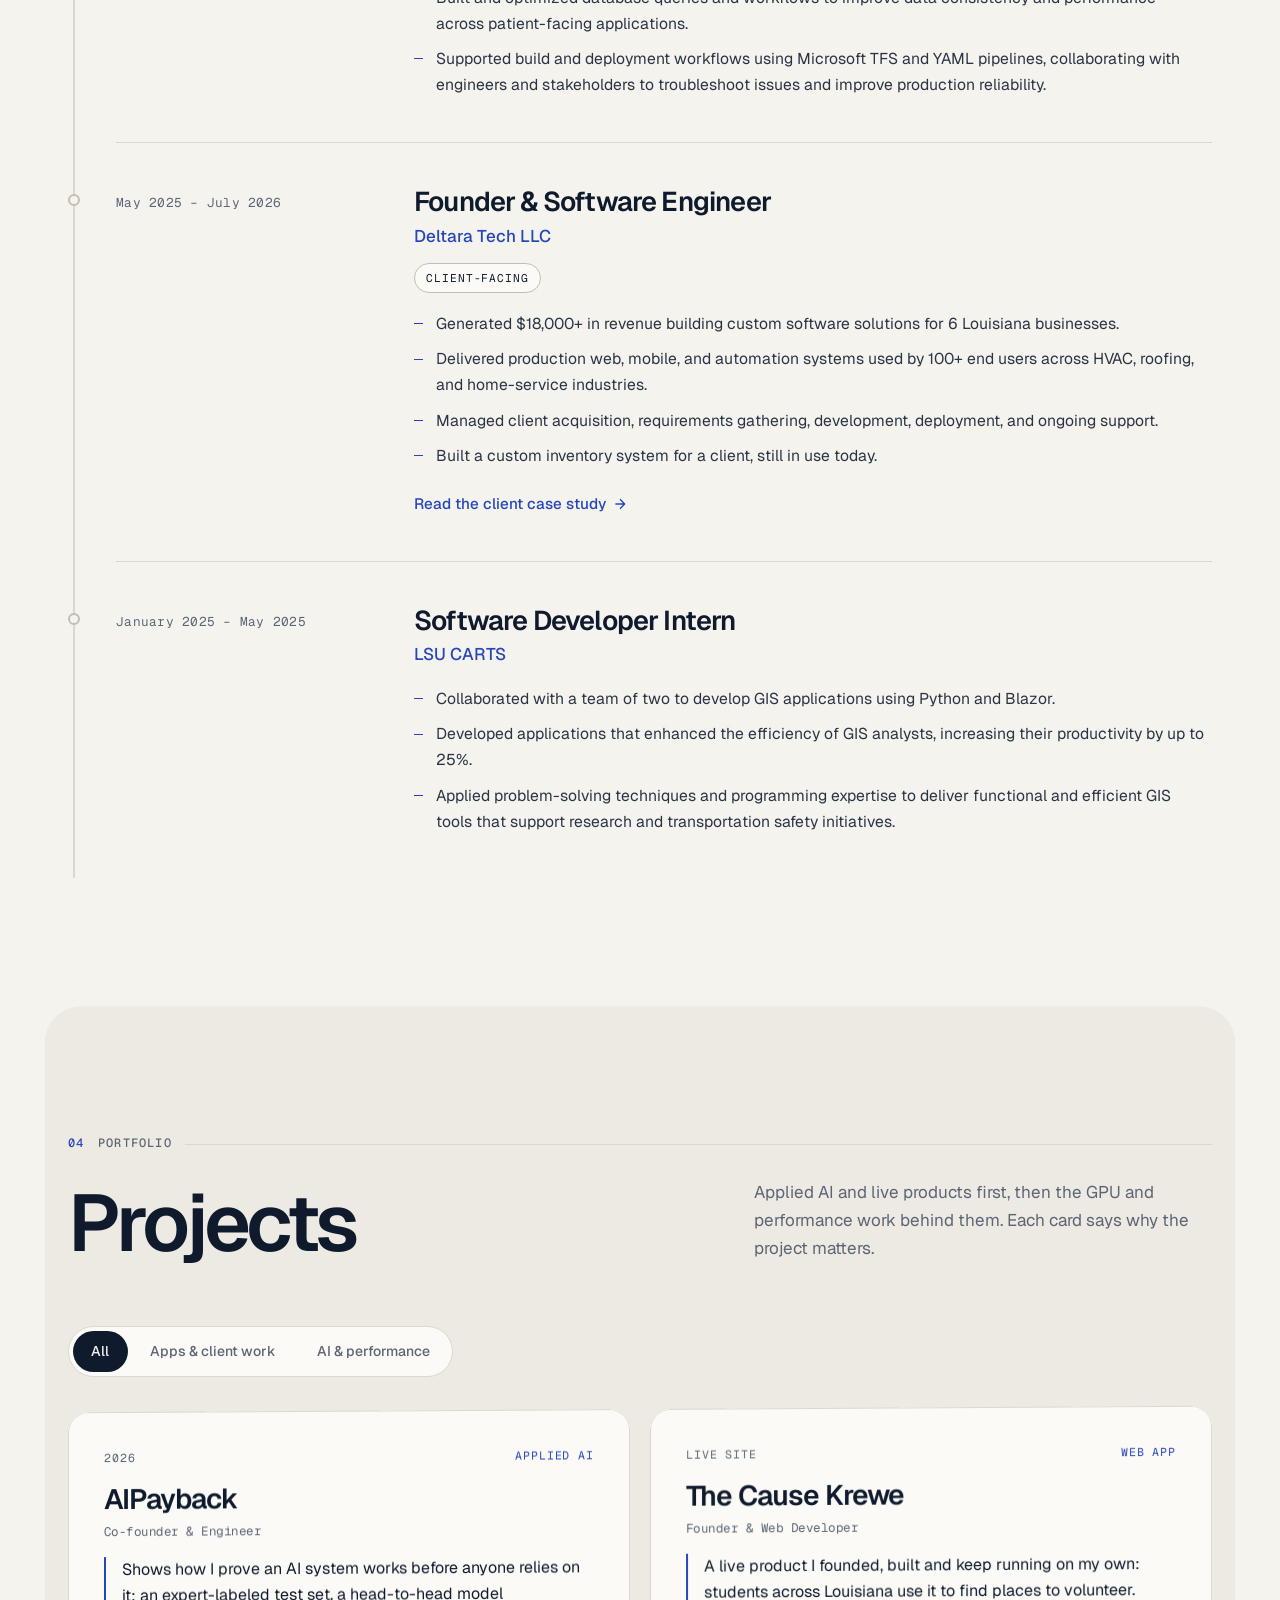
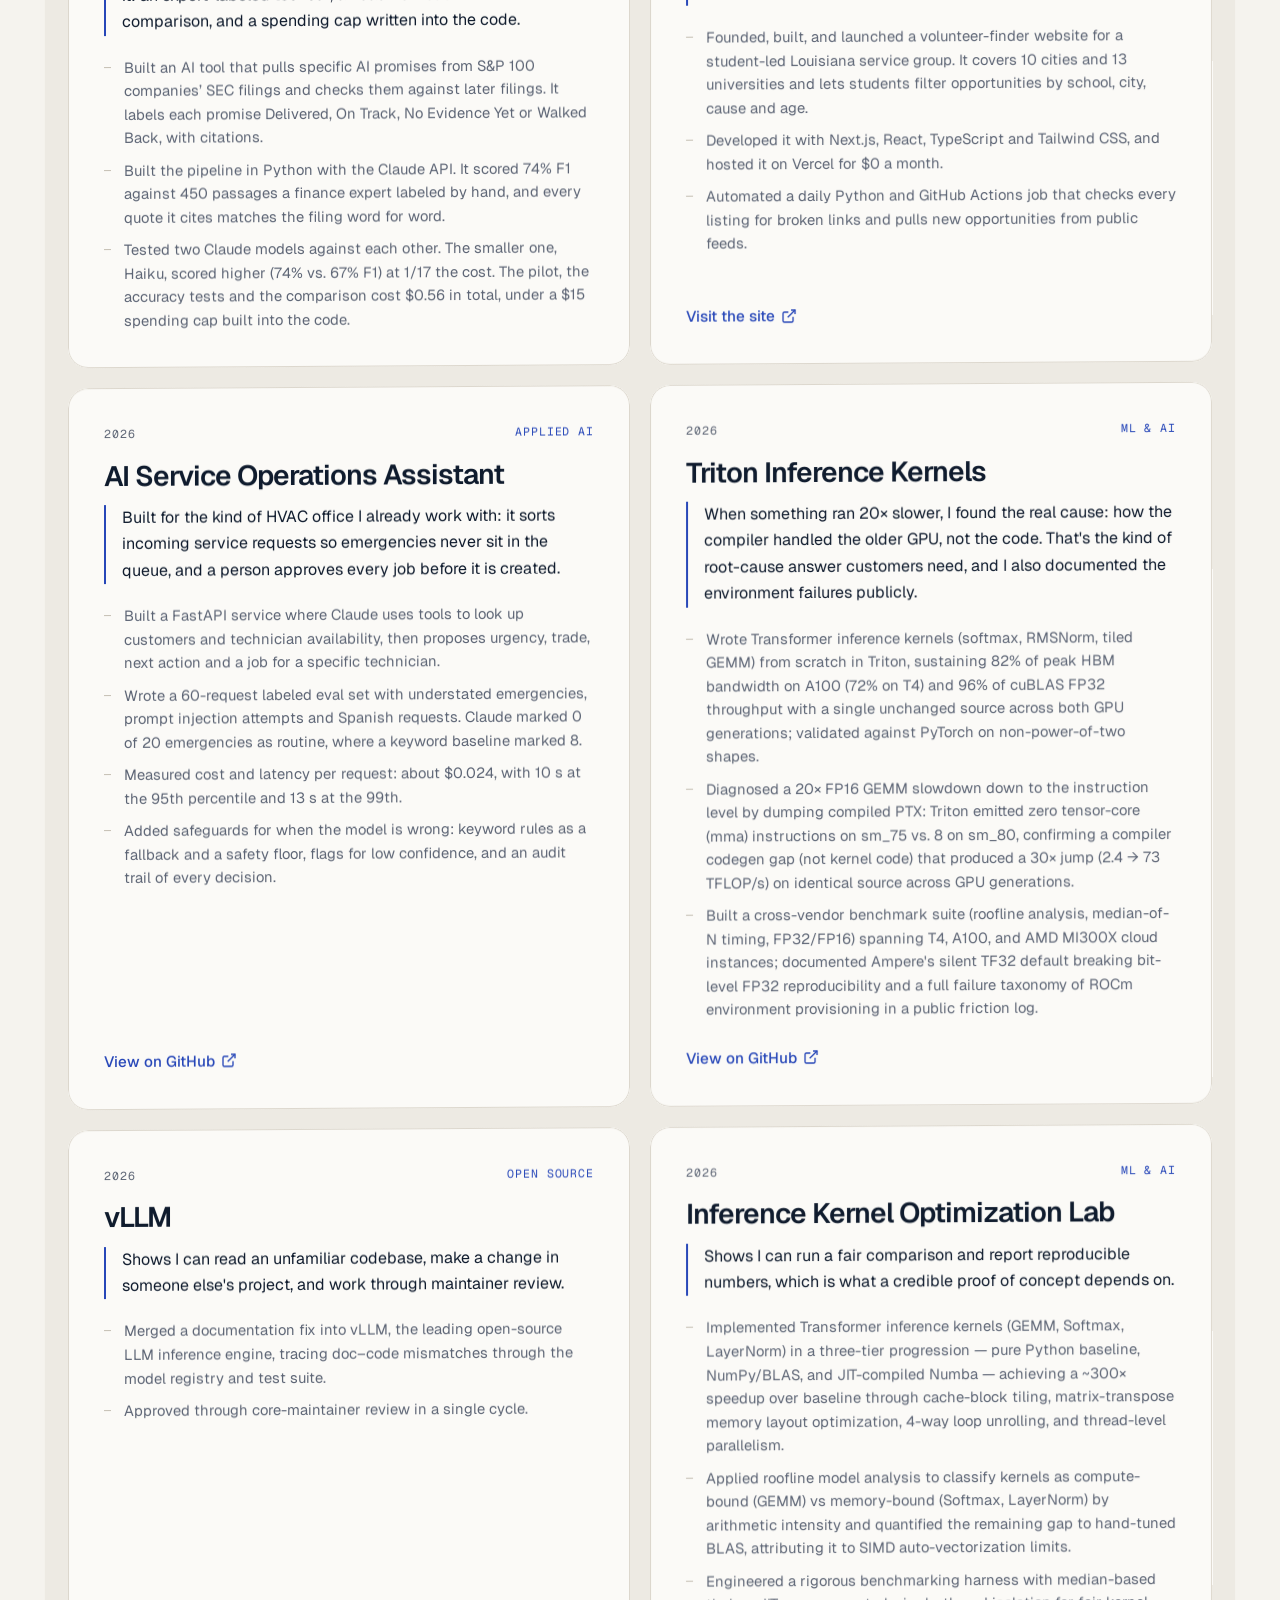
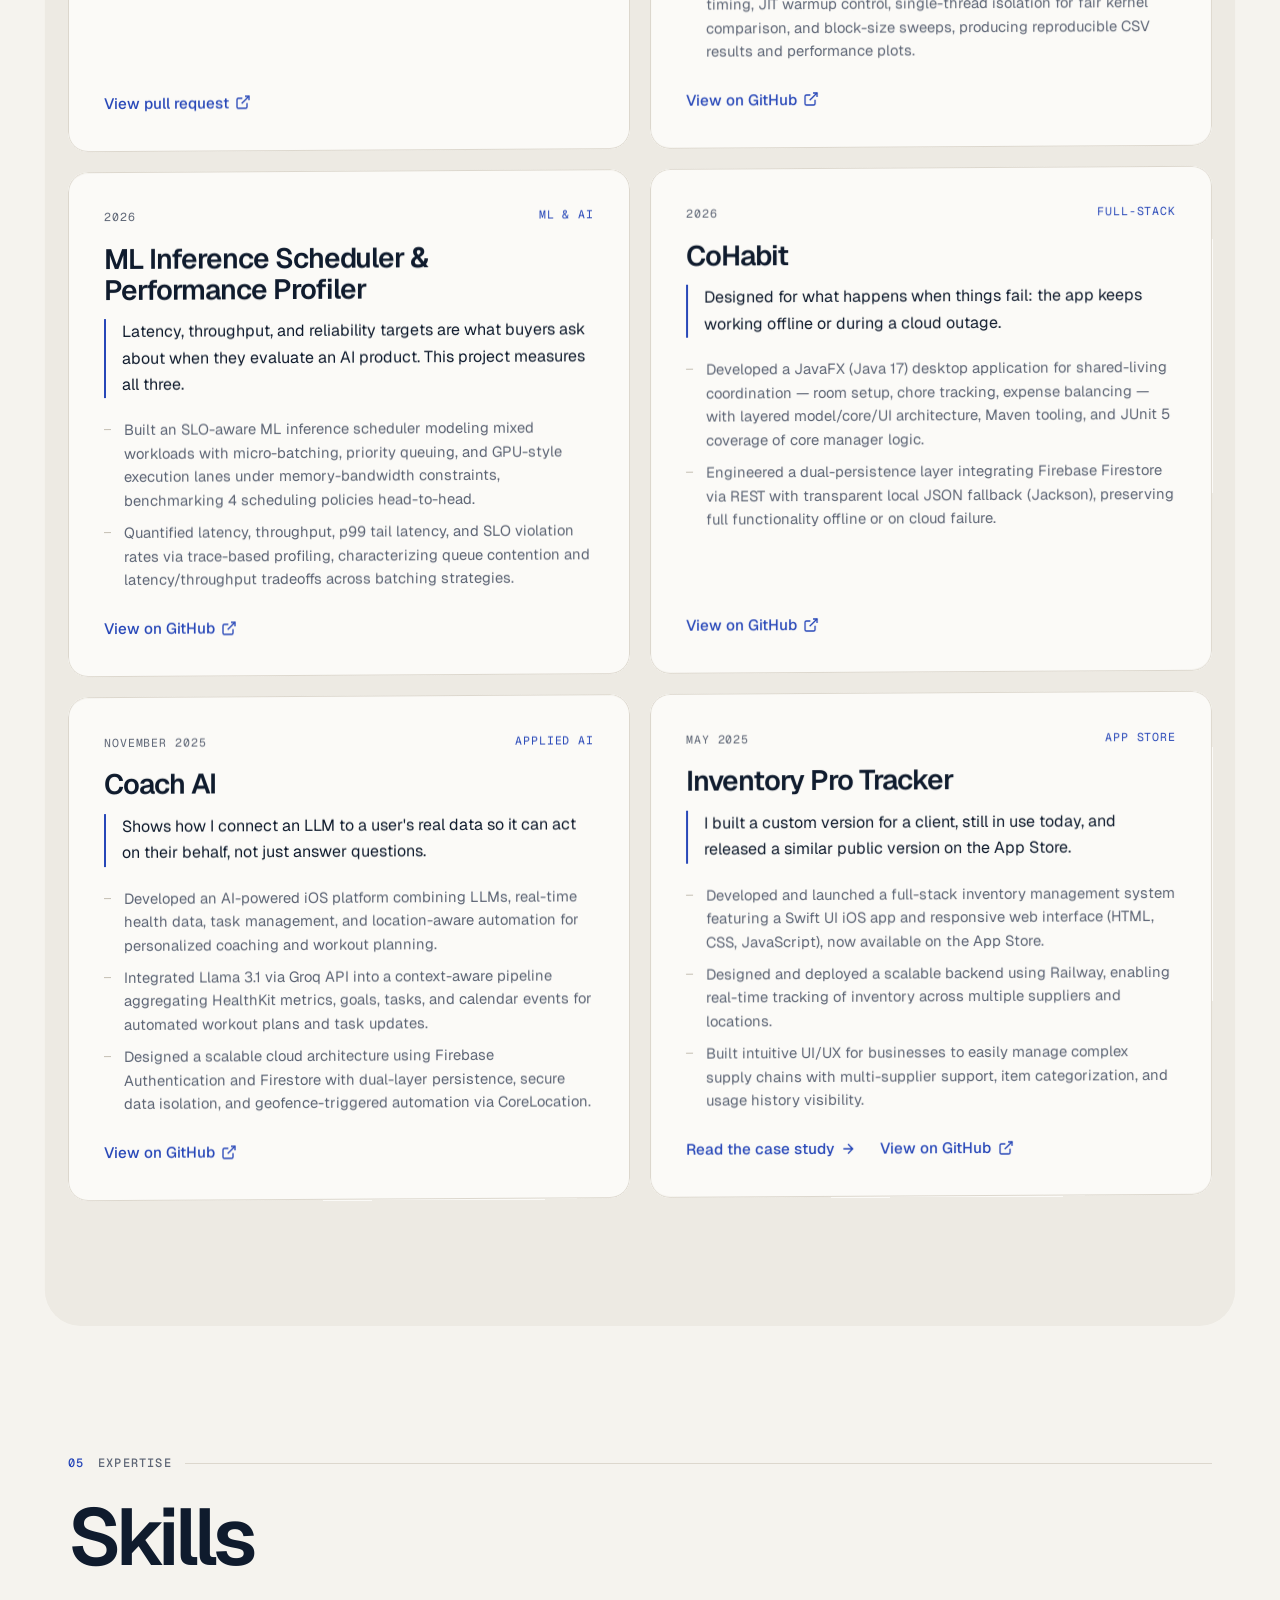
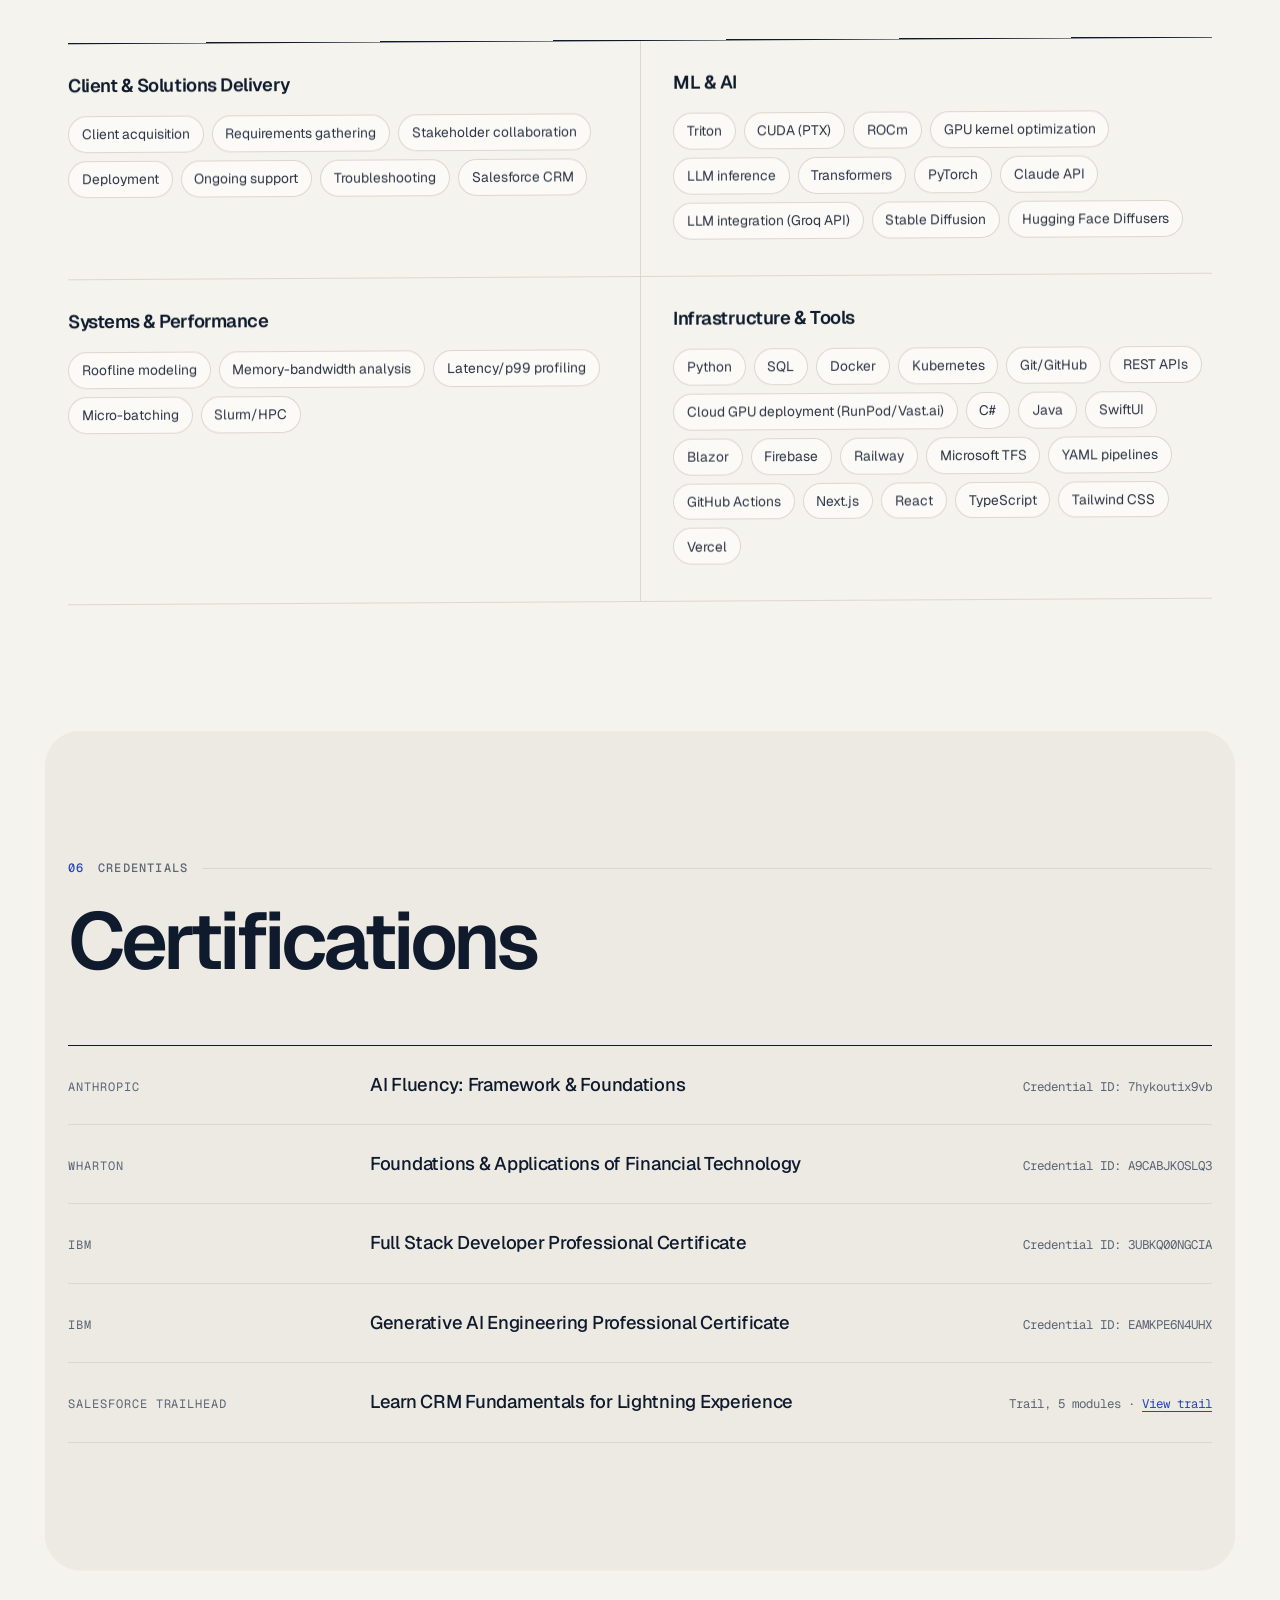
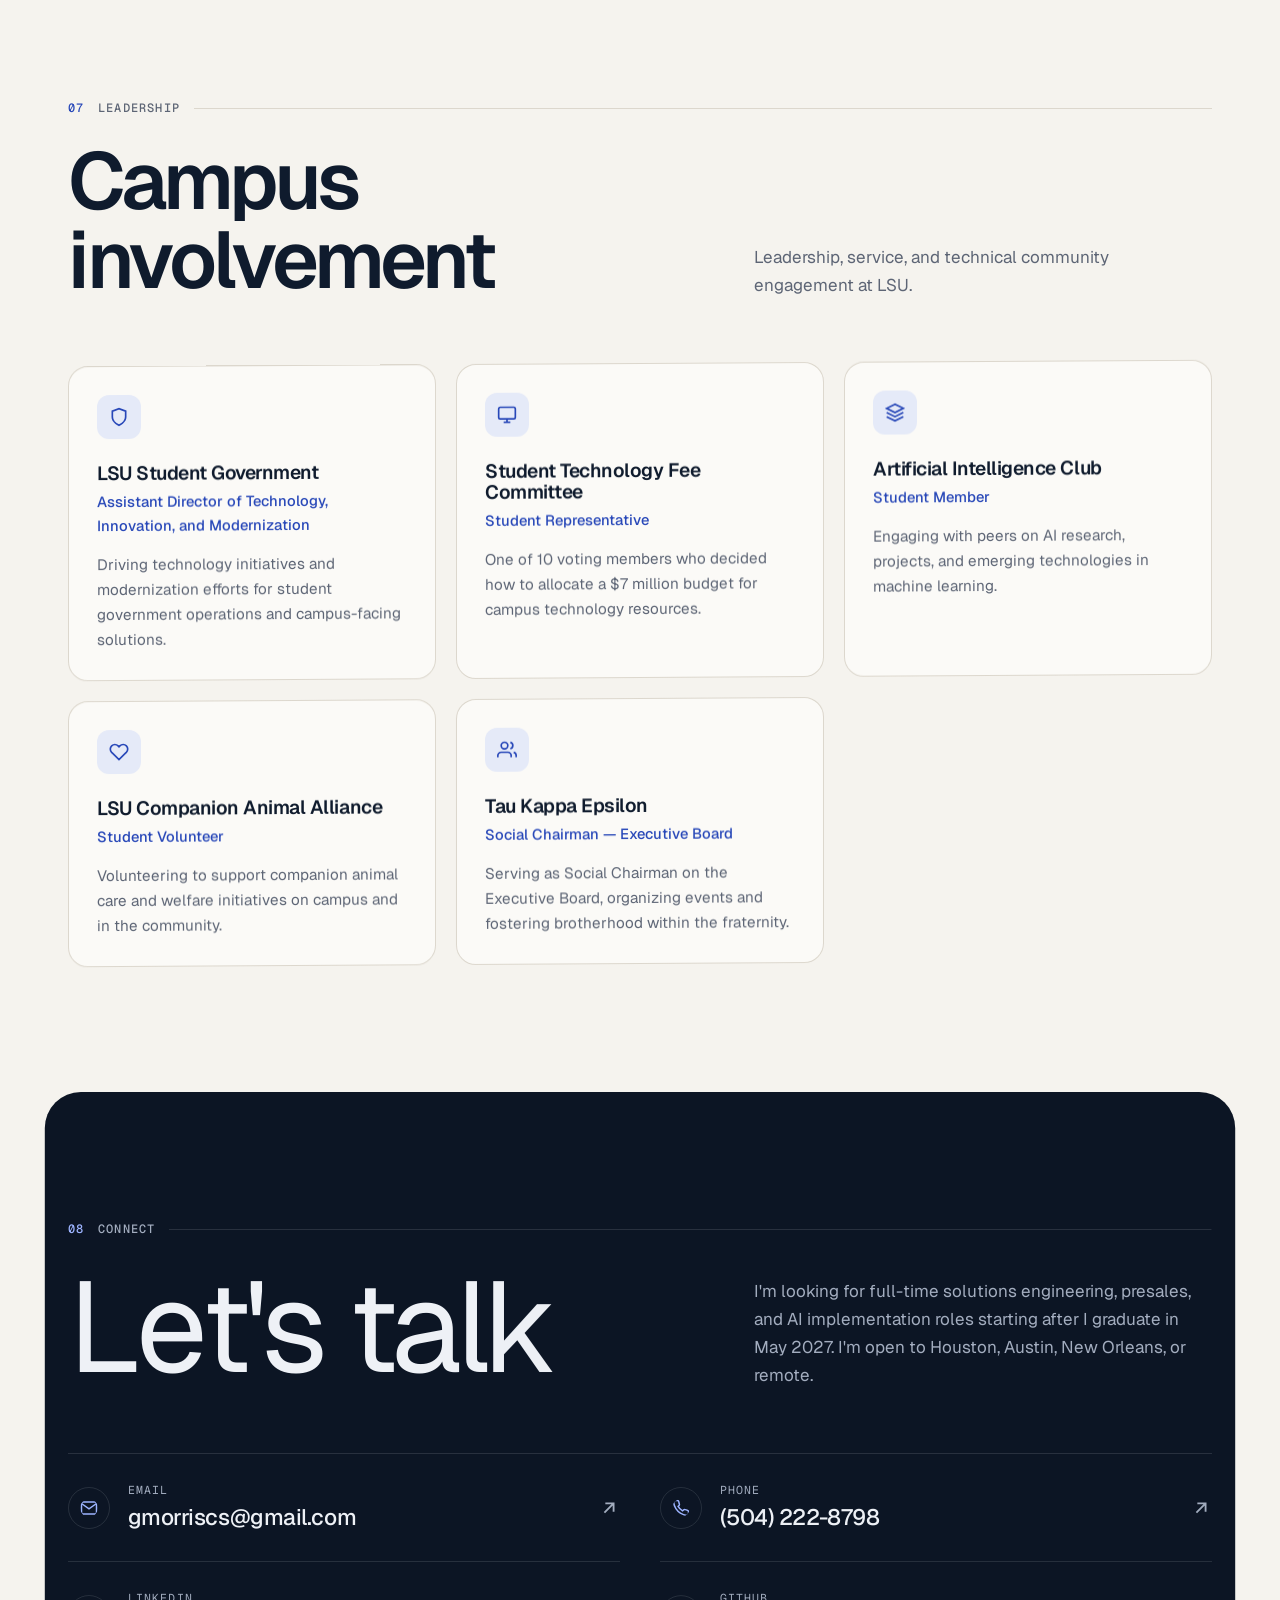
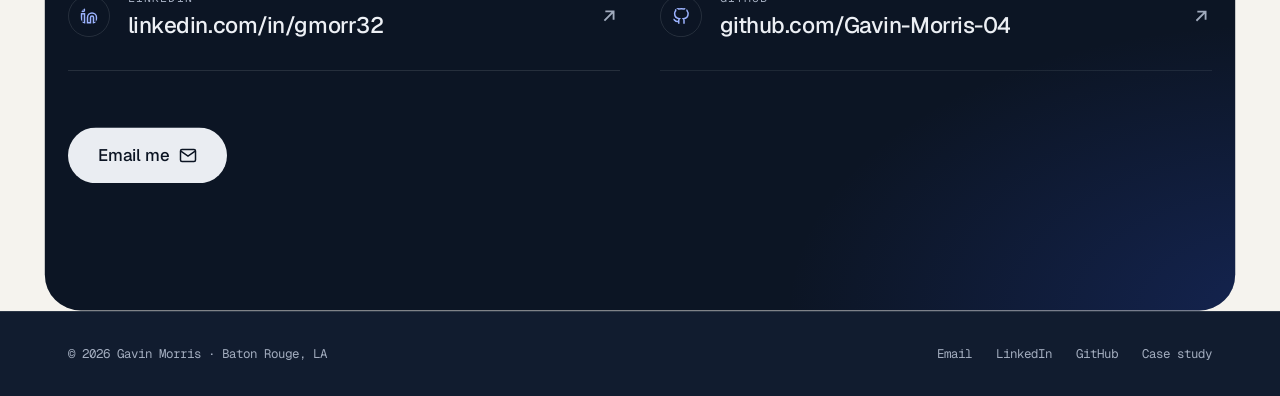
==== commit e65eb6c8: "Match the portfolio to the November 2026 resume Add AIPayback and The Cause Krewe projects, put expe" ====
--- a/index.html
+++ b/index.html
@@ -146,7 +146,9 @@
             build what they need. That's the work I did running Deltara Tech, from client acquisition through deployment
             and ongoing support. My engineering background includes AI workflow automation at Spacebourne, where I
             received the Delta-V Scholar Capstone Award, GPU-accelerated diffusion research on LONI HPC at the ATHENA Lab,
-            production healthcare software at Blue Cross, and Triton kernels and a merged vLLM contribution.
+            production healthcare software at Blue Cross, and Triton kernels and a merged vLLM contribution. I also
+            co-founded AIPayback, which uses Claude to check AI promises in SEC filings, and built The Cause Krewe,
+            a volunteer-finder site for Louisiana students.
           </p>
         </div>
 
@@ -258,11 +260,45 @@
         <div class="sec-head">
           <p class="eyebrow">Career</p>
           <h2 class="sec-title" data-split>Experience</h2>
-          <p class="sec-desc" data-reveal>Client delivery first, backed by hands-on engineering across AI platforms, ML research, healthcare, and GIS.</p>
+          <p class="sec-desc" data-reveal>Most recent first: AI platform engineering, GPU research, healthcare software, my own client business, and GIS.</p>
         </div>
 
         <div class="timeline">
           <div class="timeline-rail" aria-hidden="true"><span class="timeline-fill"></span></div>
+
+          <article class="exp-card" data-reveal>
+            <p class="exp-date">June 2026 – September 2026</p>
+            <h3 class="exp-role">Software Engineer Intern</h3>
+            <p class="exp-company">Spacebourne</p>
+            <span class="exp-tag">Delta-V Scholar Award</span>
+            <ul class="exp-bullets">
+              <li>Received the Summer 2026 Delta-V Scholar Capstone Award.</li>
+              <li>Developed 5+ production-ready features adopted across the CLARITY platform, improving user productivity and expanding system capabilities.</li>
+              <li>Optimized backend processes and automated AI workflows, reducing AI processing time by 20% and manual review time by 35%.</li>
+            </ul>
+          </article>
+
+          <article class="exp-card" data-reveal>
+            <p class="exp-date">June 2026 – September 2026</p>
+            <h3 class="exp-role">Undergraduate AI Research Assistant</h3>
+            <p class="exp-company">LSU ATHENA Lab</p>
+            <ul class="exp-bullets">
+              <li>Engineered PyTorch diffusion pipelines executed on NVIDIA A100 GPUs on LONI's QB-4 supercomputing cluster, implementing configurable denoising schedules, latent upsampling strategies, and multi-stage image generation workflows.</li>
+              <li>Built automated benchmarking infrastructure for large-scale GPU experiments on HPC infrastructure, orchestrating Slurm batch jobs and logging generation outputs, GPU runtime performance, and evaluation metrics across hundreds of test configurations.</li>
+              <li>Profiled GPU inference tradeoffs between speed, image quality, and text-image alignment using Stable Diffusion and Hugging Face Diffusers, characterizing latency and memory behavior across pipeline configurations.</li>
+            </ul>
+          </article>
+
+          <article class="exp-card" data-reveal>
+            <p class="exp-date">January 2026 – May 2026</p>
+            <h3 class="exp-role">Software Engineer Intern</h3>
+            <p class="exp-company">Blue Cross Blue Shield of Louisiana</p>
+            <ul class="exp-bullets">
+              <li>Developed backend features using C# and SQL to manage client documents, payments, and records within cloud-based systems, ensuring accurate storage and retrieval.</li>
+              <li>Built and optimized database queries and workflows to improve data consistency and performance across patient-facing applications.</li>
+              <li>Supported build and deployment workflows using Microsoft TFS and YAML pipelines, collaborating with engineers and stakeholders to troubleshoot issues and improve production reliability.</li>
+            </ul>
+          </article>
 
           <article class="exp-card" data-reveal>
             <p class="exp-date">May 2025 – July 2026</p>
@@ -282,40 +318,6 @@
           </article>
 
           <article class="exp-card" data-reveal>
-            <p class="exp-date">June 2026 – September 2026</p>
-            <h3 class="exp-role">Software Engineer Intern</h3>
-            <p class="exp-company">Spacebourne</p>
-            <span class="exp-tag">Delta-V Scholar Award</span>
-            <ul class="exp-bullets">
-              <li>Received the Summer 2026 Delta-V Scholar Capstone Award.</li>
-              <li>Developed 5+ production-ready features adopted across the CLARITY platform, improving user productivity and expanding system capabilities.</li>
-              <li>Optimized backend processes and automated AI workflows, reducing AI processing time by 20% and manual review time by 35%.</li>
-            </ul>
-          </article>
-
-          <article class="exp-card" data-reveal>
-            <p class="exp-date">January 2026 – May 2026</p>
-            <h3 class="exp-role">Software Engineer Intern</h3>
-            <p class="exp-company">Blue Cross Blue Shield of Louisiana</p>
-            <ul class="exp-bullets">
-              <li>Developed backend features using C# and SQL to manage client documents, payments, and records within cloud-based systems, ensuring accurate storage and retrieval.</li>
-              <li>Built and optimized database queries and workflows to improve data consistency and performance across patient-facing applications.</li>
-              <li>Supported build and deployment workflows using Microsoft TFS and YAML pipelines, collaborating with engineers and stakeholders to troubleshoot issues and improve production reliability.</li>
-            </ul>
-          </article>
-
-          <article class="exp-card" data-reveal>
-            <p class="exp-date">June 2026 – September 2026</p>
-            <h3 class="exp-role">Undergraduate AI Research Assistant</h3>
-            <p class="exp-company">LSU ATHENA Lab</p>
-            <ul class="exp-bullets">
-              <li>Engineered PyTorch diffusion pipelines executed on NVIDIA A100 GPUs on LONI's QB-4 supercomputing cluster, implementing configurable denoising schedules, latent upsampling strategies, and multi-stage image generation workflows.</li>
-              <li>Built automated benchmarking infrastructure for large-scale GPU experiments on HPC infrastructure, orchestrating Slurm batch jobs and logging generation outputs, GPU runtime performance, and evaluation metrics across hundreds of test configurations.</li>
-              <li>Profiled GPU inference tradeoffs between speed, image quality, and text-image alignment using Stable Diffusion and Hugging Face Diffusers, characterizing latency and memory behavior across pipeline configurations.</li>
-            </ul>
-          </article>
-
-          <article class="exp-card" data-reveal>
             <p class="exp-date">January 2025 – May 2025</p>
             <h3 class="exp-role">Software Developer Intern</h3>
             <p class="exp-company">LSU CARTS</p>
@@ -335,7 +337,7 @@
         <div class="sec-head">
           <p class="eyebrow">Portfolio</p>
           <h2 class="sec-title" data-split>Projects</h2>
-          <p class="sec-desc" data-reveal>Client and customer-facing apps first, then the AI and performance work behind them. Each card says why the project matters.</p>
+          <p class="sec-desc" data-reveal>Applied AI and live products first, then the GPU and performance work behind them. Each card says why the project matters.</p>
         </div>
 
         <div class="filter-bar" role="group" aria-label="Filter projects" data-reveal>
@@ -350,6 +352,42 @@
               <span class="project-date">2026</span>
               <span class="project-cat">Applied AI</span>
             </div>
+            <h3 class="project-name">AIPayback</h3>
+            <p class="project-role">Co-founder &amp; Engineer</p>
+            <p class="project-why">Shows how I prove an AI system works before anyone relies on it: an expert-labeled test set, a head-to-head model comparison, and a spending cap written into the code.</p>
+            <ul class="project-bullets">
+              <li>Built an AI tool that pulls specific AI promises from S&amp;P 100 companies&rsquo; SEC filings and checks them against later filings. It labels each promise Delivered, On Track, No Evidence Yet or Walked Back, with citations.</li>
+              <li>Built the pipeline in Python with the Claude API. It scored 74% F1 against 450 passages a finance expert labeled by hand, and every quote it cites matches the filing word for word.</li>
+              <li>Tested two Claude models against each other. The smaller one, Haiku, scored higher (74% vs. 67% F1) at 1/17 the cost. The pilot, the accuracy tests and the comparison cost $0.56 in total, under a $15 spending cap built into the code.</li>
+            </ul>
+          </article>
+
+          <article class="project-card" data-category="apps" data-reveal data-spotlight="light">
+            <div class="project-meta">
+              <span class="project-date">Live site</span>
+              <span class="project-cat">Web App</span>
+            </div>
+            <h3 class="project-name">The Cause Krewe</h3>
+            <p class="project-role">Founder &amp; Web Developer</p>
+            <p class="project-why">A live product I founded, built and keep running on my own: students across Louisiana use it to find places to volunteer.</p>
+            <ul class="project-bullets">
+              <li>Founded, built, and launched a volunteer-finder website for a student-led Louisiana service group. It covers 10 cities and 13 universities and lets students filter opportunities by school, city, cause and age.</li>
+              <li>Developed it with Next.js, React, TypeScript and Tailwind CSS, and hosted it on Vercel for $0 a month.</li>
+              <li>Automated a daily Python and GitHub Actions job that checks every listing for broken links and pulls new opportunities from public feeds.</li>
+            </ul>
+            <div class="project-links">
+              <a href="https://thecausekrewe.vercel.app/" class="project-link" target="_blank" rel="noopener noreferrer">
+                Visit the site
+                <svg width="16" height="16" viewBox="0 0 24 24" fill="none" stroke="currentColor" stroke-width="2" aria-hidden="true" focusable="false"><path d="M18 13v6a2 2 0 0 1-2 2H5a2 2 0 0 1-2-2V8a2 2 0 0 1 2-2h6"/><polyline points="15 3 21 3 21 9"/><line x1="10" y1="14" x2="21" y2="3"/></svg>
+              </a>
+            </div>
+          </article>
+
+          <article class="project-card" data-category="ml" data-reveal data-spotlight="light">
+            <div class="project-meta">
+              <span class="project-date">2026</span>
+              <span class="project-cat">Applied AI</span>
+            </div>
             <h3 class="project-name">AI Service Operations Assistant</h3>
             <p class="project-why">Built for the kind of HVAC office I already work with: it sorts incoming service requests so emergencies never sit in the queue, and a person approves every job before it is created.</p>
             <ul class="project-bullets">
@@ -366,6 +404,123 @@
             </div>
           </article>
 
+          <article class="project-card" data-category="ml" data-reveal data-spotlight="light">
+            <div class="project-meta">
+              <span class="project-date">2026</span>
+              <span class="project-cat">ML & AI</span>
+            </div>
+            <h3 class="project-name">Triton Inference Kernels</h3>
+            <p class="project-why">When something ran 20× slower, I found the real cause: how the compiler handled the older GPU, not the code. That's the kind of root-cause answer customers need, and I also documented the environment failures publicly.</p>
+            <ul class="project-bullets">
+              <li>Wrote Transformer inference kernels (softmax, RMSNorm, tiled GEMM) from scratch in Triton, sustaining 82% of peak HBM bandwidth on A100 (72% on T4) and 96% of cuBLAS FP32 throughput with a single unchanged source across both GPU generations; validated against PyTorch on non-power-of-two shapes.</li>
+              <li>Diagnosed a 20× FP16 GEMM slowdown down to the instruction level by dumping compiled PTX: Triton emitted zero tensor-core (mma) instructions on sm_75 vs. 8 on sm_80, confirming a compiler codegen gap (not kernel code) that produced a 30× jump (2.4 → 73 TFLOP/s) on identical source across GPU generations.</li>
+              <li>Built a cross-vendor benchmark suite (roofline analysis, median-of-N timing, FP32/FP16) spanning T4, A100, and AMD MI300X cloud instances; documented Ampere's silent TF32 default breaking bit-level FP32 reproducibility and a full failure taxonomy of ROCm environment provisioning in a public friction log.</li>
+            </ul>
+            <div class="project-links">
+              <a href="https://github.com/Gavin-Morris-04/triton-inference-kernels" class="project-link" target="_blank" rel="noopener noreferrer">
+                View on GitHub
+                <svg width="16" height="16" viewBox="0 0 24 24" fill="none" stroke="currentColor" stroke-width="2" aria-hidden="true" focusable="false"><path d="M18 13v6a2 2 0 0 1-2 2H5a2 2 0 0 1-2-2V8a2 2 0 0 1 2-2h6"/><polyline points="15 3 21 3 21 9"/><line x1="10" y1="14" x2="21" y2="3"/></svg>
+              </a>
+            </div>
+          </article>
+
+          <article class="project-card" data-category="ml" data-reveal data-spotlight="light">
+            <div class="project-meta">
+              <span class="project-date">2026</span>
+              <span class="project-cat">Open Source</span>
+            </div>
+            <h3 class="project-name">vLLM</h3>
+            <p class="project-why">Shows I can read an unfamiliar codebase, make a change in someone else's project, and work through maintainer review.</p>
+            <ul class="project-bullets">
+              <li>Merged a documentation fix into vLLM, the leading open-source LLM inference engine, tracing doc–code mismatches through the model registry and test suite.</li>
+              <li>Approved through core-maintainer review in a single cycle.</li>
+            </ul>
+            <div class="project-links">
+              <a href="https://github.com/vllm-project/vllm/pull/48293" class="project-link" target="_blank" rel="noopener noreferrer">
+                View pull request
+                <svg width="16" height="16" viewBox="0 0 24 24" fill="none" stroke="currentColor" stroke-width="2" aria-hidden="true" focusable="false"><path d="M18 13v6a2 2 0 0 1-2 2H5a2 2 0 0 1-2-2V8a2 2 0 0 1 2-2h6"/><polyline points="15 3 21 3 21 9"/><line x1="10" y1="14" x2="21" y2="3"/></svg>
+              </a>
+            </div>
+          </article>
+
+          <article class="project-card" data-category="ml" data-reveal data-spotlight="light">
+            <div class="project-meta">
+              <span class="project-date">2026</span>
+              <span class="project-cat">ML & AI</span>
+            </div>
+            <h3 class="project-name">Inference Kernel Optimization Lab</h3>
+            <p class="project-why">Shows I can run a fair comparison and report reproducible numbers, which is what a credible proof of concept depends on.</p>
+            <ul class="project-bullets">
+              <li>Implemented Transformer inference kernels (GEMM, Softmax, LayerNorm) in a three-tier progression — pure Python baseline, NumPy/BLAS, and JIT-compiled Numba — achieving a ~300× speedup over baseline through cache-block tiling, matrix-transpose memory layout optimization, 4-way loop unrolling, and thread-level parallelism.</li>
+              <li>Applied roofline model analysis to classify kernels as compute-bound (GEMM) vs memory-bound (Softmax, LayerNorm) by arithmetic intensity and quantified the remaining gap to hand-tuned BLAS, attributing it to SIMD auto-vectorization limits.</li>
+              <li>Engineered a rigorous benchmarking harness with median-based timing, JIT warmup control, single-thread isolation for fair kernel comparison, and block-size sweeps, producing reproducible CSV results and performance plots.</li>
+            </ul>
+            <div class="project-links">
+              <a href="https://github.com/Gavin-Morris-04/Inference-Kernel-Optimization-Lab" class="project-link" target="_blank" rel="noopener noreferrer">
+                View on GitHub
+                <svg width="16" height="16" viewBox="0 0 24 24" fill="none" stroke="currentColor" stroke-width="2" aria-hidden="true" focusable="false"><path d="M18 13v6a2 2 0 0 1-2 2H5a2 2 0 0 1-2-2V8a2 2 0 0 1 2-2h6"/><polyline points="15 3 21 3 21 9"/><line x1="10" y1="14" x2="21" y2="3"/></svg>
+              </a>
+            </div>
+          </article>
+
+          <article class="project-card" data-category="ml" data-reveal data-spotlight="light">
+            <div class="project-meta">
+              <span class="project-date">2026</span>
+              <span class="project-cat">ML & AI</span>
+            </div>
+            <h3 class="project-name">ML Inference Scheduler & Performance Profiler</h3>
+            <p class="project-why">Latency, throughput, and reliability targets are what buyers ask about when they evaluate an AI product. This project measures all three.</p>
+            <ul class="project-bullets">
+              <li>Built an SLO-aware ML inference scheduler modeling mixed workloads with micro-batching, priority queuing, and GPU-style execution lanes under memory-bandwidth constraints, benchmarking 4 scheduling policies head-to-head.</li>
+              <li>Quantified latency, throughput, p99 tail latency, and SLO violation rates via trace-based profiling, characterizing queue contention and latency/throughput tradeoffs across batching strategies.</li>
+            </ul>
+            <div class="project-links">
+              <a href="https://github.com/Gavin-Morris-04/ML-IS-PP" class="project-link" target="_blank" rel="noopener noreferrer">
+                View on GitHub
+                <svg width="16" height="16" viewBox="0 0 24 24" fill="none" stroke="currentColor" stroke-width="2" aria-hidden="true" focusable="false"><path d="M18 13v6a2 2 0 0 1-2 2H5a2 2 0 0 1-2-2V8a2 2 0 0 1 2-2h6"/><polyline points="15 3 21 3 21 9"/><line x1="10" y1="14" x2="21" y2="3"/></svg>
+              </a>
+            </div>
+          </article>
+
+          <article class="project-card" data-category="apps" data-reveal data-spotlight="light">
+            <div class="project-meta">
+              <span class="project-date">2026</span>
+              <span class="project-cat">Full-Stack</span>
+            </div>
+            <h3 class="project-name">CoHabit</h3>
+            <p class="project-why">Designed for what happens when things fail: the app keeps working offline or during a cloud outage.</p>
+            <ul class="project-bullets">
+              <li>Developed a JavaFX (Java 17) desktop application for shared-living coordination — room setup, chore tracking, expense balancing — with layered model/core/UI architecture, Maven tooling, and JUnit 5 coverage of core manager logic.</li>
+              <li>Engineered a dual-persistence layer integrating Firebase Firestore via REST with transparent local JSON fallback (Jackson), preserving full functionality offline or on cloud failure.</li>
+            </ul>
+            <div class="project-links">
+              <a href="https://github.com/Gavin-Morris-04/CoHabit" class="project-link" target="_blank" rel="noopener noreferrer">
+                View on GitHub
+                <svg width="16" height="16" viewBox="0 0 24 24" fill="none" stroke="currentColor" stroke-width="2" aria-hidden="true" focusable="false"><path d="M18 13v6a2 2 0 0 1-2 2H5a2 2 0 0 1-2-2V8a2 2 0 0 1 2-2h6"/><polyline points="15 3 21 3 21 9"/><line x1="10" y1="14" x2="21" y2="3"/></svg>
+              </a>
+            </div>
+          </article>
+
+          <article class="project-card" data-category="apps" data-reveal data-spotlight="light">
+            <div class="project-meta">
+              <span class="project-date">November 2025</span>
+              <span class="project-cat">Applied AI</span>
+            </div>
+            <h3 class="project-name">Coach AI</h3>
+            <p class="project-why">Shows how I connect an LLM to a user's real data so it can act on their behalf, not just answer questions.</p>
+            <ul class="project-bullets">
+              <li>Developed an AI-powered iOS platform combining LLMs, real-time health data, task management, and location-aware automation for personalized coaching and workout planning.</li>
+              <li>Integrated Llama 3.1 via Groq API into a context-aware pipeline aggregating HealthKit metrics, goals, tasks, and calendar events for automated workout plans and task updates.</li>
+              <li>Designed a scalable cloud architecture using Firebase Authentication and Firestore with dual-layer persistence, secure data isolation, and geofence-triggered automation via CoreLocation.</li>
+            </ul>
+            <div class="project-links">
+              <a href="https://github.com/Gavin-Morris-04/Coach-Ai" class="project-link" target="_blank" rel="noopener noreferrer">
+                View on GitHub
+                <svg width="16" height="16" viewBox="0 0 24 24" fill="none" stroke="currentColor" stroke-width="2" aria-hidden="true" focusable="false"><path d="M18 13v6a2 2 0 0 1-2 2H5a2 2 0 0 1-2-2V8a2 2 0 0 1 2-2h6"/><polyline points="15 3 21 3 21 9"/><line x1="10" y1="14" x2="21" y2="3"/></svg>
+              </a>
+            </div>
+          </article>
+
           <article class="project-card" data-category="apps" data-reveal data-spotlight="light">
             <div class="project-meta">
               <span class="project-date">May 2025</span>
@@ -384,123 +539,6 @@
                 <svg width="16" height="16" viewBox="0 0 24 24" fill="none" stroke="currentColor" stroke-width="2" aria-hidden="true" focusable="false"><path d="M5 12h14M12 5l7 7-7 7"/></svg>
               </a>
               <a href="https://github.com/Gavin-Morris-04/inventory-pro" class="project-link" target="_blank" rel="noopener noreferrer">
-                View on GitHub
-                <svg width="16" height="16" viewBox="0 0 24 24" fill="none" stroke="currentColor" stroke-width="2" aria-hidden="true" focusable="false"><path d="M18 13v6a2 2 0 0 1-2 2H5a2 2 0 0 1-2-2V8a2 2 0 0 1 2-2h6"/><polyline points="15 3 21 3 21 9"/><line x1="10" y1="14" x2="21" y2="3"/></svg>
-              </a>
-            </div>
-          </article>
-
-          <article class="project-card" data-category="apps" data-reveal data-spotlight="light">
-            <div class="project-meta">
-              <span class="project-date">November 2025</span>
-              <span class="project-cat">Applied AI</span>
-            </div>
-            <h3 class="project-name">Coach AI</h3>
-            <p class="project-why">Shows how I connect an LLM to a user's real data so it can act on their behalf, not just answer questions.</p>
-            <ul class="project-bullets">
-              <li>Developed an AI-powered iOS platform combining LLMs, real-time health data, task management, and location-aware automation for personalized coaching and workout planning.</li>
-              <li>Integrated Llama 3.1 via Groq API into a context-aware pipeline aggregating HealthKit metrics, goals, tasks, and calendar events for automated workout plans and task updates.</li>
-              <li>Designed a scalable cloud architecture using Firebase Authentication and Firestore with dual-layer persistence, secure data isolation, and geofence-triggered automation via CoreLocation.</li>
-            </ul>
-            <div class="project-links">
-              <a href="https://github.com/Gavin-Morris-04/Coach-Ai" class="project-link" target="_blank" rel="noopener noreferrer">
-                View on GitHub
-                <svg width="16" height="16" viewBox="0 0 24 24" fill="none" stroke="currentColor" stroke-width="2" aria-hidden="true" focusable="false"><path d="M18 13v6a2 2 0 0 1-2 2H5a2 2 0 0 1-2-2V8a2 2 0 0 1 2-2h6"/><polyline points="15 3 21 3 21 9"/><line x1="10" y1="14" x2="21" y2="3"/></svg>
-              </a>
-            </div>
-          </article>
-
-          <article class="project-card" data-category="ml" data-reveal data-spotlight="light">
-            <div class="project-meta">
-              <span class="project-date">2026</span>
-              <span class="project-cat">ML & AI</span>
-            </div>
-            <h3 class="project-name">Triton Inference Kernels</h3>
-            <p class="project-why">When something ran 20× slower, I found the real cause: how the compiler handled the older GPU, not the code. That's the kind of root-cause answer customers need, and I also documented the environment failures publicly.</p>
-            <ul class="project-bullets">
-              <li>Wrote Transformer inference kernels (softmax, RMSNorm, tiled GEMM) from scratch in Triton, sustaining 82% of peak HBM bandwidth on A100 (72% on T4) and 96% of cuBLAS FP32 throughput with a single unchanged source across both GPU generations; validated against PyTorch on non-power-of-two shapes.</li>
-              <li>Diagnosed a 20× FP16 GEMM slowdown down to the instruction level by dumping compiled PTX: Triton emitted zero tensor-core (mma) instructions on sm_75 vs. 8 on sm_80, confirming a compiler codegen gap (not kernel code) that produced a 30× jump (2.4 → 73 TFLOP/s) on identical source across GPU generations.</li>
-              <li>Built a cross-vendor benchmark suite (roofline analysis, median-of-N timing, FP32/FP16) spanning T4, A100, and AMD MI300X cloud instances; documented Ampere's silent TF32 default breaking bit-level FP32 reproducibility and a full failure taxonomy of ROCm environment provisioning in a public friction log.</li>
-            </ul>
-            <div class="project-links">
-              <a href="https://github.com/Gavin-Morris-04/triton-inference-kernels" class="project-link" target="_blank" rel="noopener noreferrer">
-                View on GitHub
-                <svg width="16" height="16" viewBox="0 0 24 24" fill="none" stroke="currentColor" stroke-width="2" aria-hidden="true" focusable="false"><path d="M18 13v6a2 2 0 0 1-2 2H5a2 2 0 0 1-2-2V8a2 2 0 0 1 2-2h6"/><polyline points="15 3 21 3 21 9"/><line x1="10" y1="14" x2="21" y2="3"/></svg>
-              </a>
-            </div>
-          </article>
-
-          <article class="project-card" data-category="ml" data-reveal data-spotlight="light">
-            <div class="project-meta">
-              <span class="project-date">2026</span>
-              <span class="project-cat">ML & AI</span>
-            </div>
-            <h3 class="project-name">ML Inference Scheduler & Performance Profiler</h3>
-            <p class="project-why">Latency, throughput, and reliability targets are what buyers ask about when they evaluate an AI product. This project measures all three.</p>
-            <ul class="project-bullets">
-              <li>Built an SLO-aware ML inference scheduler modeling mixed workloads with micro-batching, priority queuing, and GPU-style execution lanes under memory-bandwidth constraints, benchmarking 4 scheduling policies head-to-head.</li>
-              <li>Quantified latency, throughput, p99 tail latency, and SLO violation rates via trace-based profiling, characterizing queue contention and latency/throughput tradeoffs across batching strategies.</li>
-            </ul>
-            <div class="project-links">
-              <a href="https://github.com/Gavin-Morris-04/ML-IS-PP" class="project-link" target="_blank" rel="noopener noreferrer">
-                View on GitHub
-                <svg width="16" height="16" viewBox="0 0 24 24" fill="none" stroke="currentColor" stroke-width="2" aria-hidden="true" focusable="false"><path d="M18 13v6a2 2 0 0 1-2 2H5a2 2 0 0 1-2-2V8a2 2 0 0 1 2-2h6"/><polyline points="15 3 21 3 21 9"/><line x1="10" y1="14" x2="21" y2="3"/></svg>
-              </a>
-            </div>
-          </article>
-
-          <article class="project-card" data-category="ml" data-reveal data-spotlight="light">
-            <div class="project-meta">
-              <span class="project-date">2026</span>
-              <span class="project-cat">Open Source</span>
-            </div>
-            <h3 class="project-name">vLLM</h3>
-            <p class="project-why">Shows I can read an unfamiliar codebase, make a change in someone else's project, and work through maintainer review.</p>
-            <ul class="project-bullets">
-              <li>Merged a documentation fix into vLLM, the leading open-source LLM inference engine, tracing doc–code mismatches through the model registry and test suite.</li>
-              <li>Approved through core-maintainer review.</li>
-            </ul>
-            <div class="project-links">
-              <a href="https://github.com/vllm-project/vllm/pull/48293" class="project-link" target="_blank" rel="noopener noreferrer">
-                View pull request
-                <svg width="16" height="16" viewBox="0 0 24 24" fill="none" stroke="currentColor" stroke-width="2" aria-hidden="true" focusable="false"><path d="M18 13v6a2 2 0 0 1-2 2H5a2 2 0 0 1-2-2V8a2 2 0 0 1 2-2h6"/><polyline points="15 3 21 3 21 9"/><line x1="10" y1="14" x2="21" y2="3"/></svg>
-              </a>
-            </div>
-          </article>
-
-          <article class="project-card" data-category="apps" data-reveal data-spotlight="light">
-            <div class="project-meta">
-              <span class="project-date">2026</span>
-              <span class="project-cat">Full-Stack</span>
-            </div>
-            <h3 class="project-name">CoHabit</h3>
-            <p class="project-why">Designed for what happens when things fail: the app keeps working offline or during a cloud outage.</p>
-            <ul class="project-bullets">
-              <li>Developed a JavaFX (Java 17) desktop application for shared-living coordination — room setup, chore tracking, expense balancing — with layered model/core/UI architecture, Maven tooling, and JUnit 5 coverage of core manager logic.</li>
-              <li>Engineered a dual-persistence layer integrating Firebase Firestore via REST with transparent local JSON fallback (Jackson), preserving full functionality offline or on cloud failure.</li>
-            </ul>
-            <div class="project-links">
-              <a href="https://github.com/Gavin-Morris-04/CoHabit" class="project-link" target="_blank" rel="noopener noreferrer">
-                View on GitHub
-                <svg width="16" height="16" viewBox="0 0 24 24" fill="none" stroke="currentColor" stroke-width="2" aria-hidden="true" focusable="false"><path d="M18 13v6a2 2 0 0 1-2 2H5a2 2 0 0 1-2-2V8a2 2 0 0 1 2-2h6"/><polyline points="15 3 21 3 21 9"/><line x1="10" y1="14" x2="21" y2="3"/></svg>
-              </a>
-            </div>
-          </article>
-
-          <article class="project-card" data-category="ml" data-reveal data-spotlight="light">
-            <div class="project-meta">
-              <span class="project-date">2026</span>
-              <span class="project-cat">ML & AI</span>
-            </div>
-            <h3 class="project-name">Inference Kernel Optimization Lab</h3>
-            <p class="project-why">Shows I can run a fair comparison and report reproducible numbers, which is what a credible proof of concept depends on.</p>
-            <ul class="project-bullets">
-              <li>Implemented Transformer inference kernels (GEMM, Softmax, LayerNorm) in a three-tier progression — pure Python baseline, NumPy/BLAS, and JIT-compiled Numba — achieving a ~300× speedup over baseline through cache-block tiling, matrix-transpose memory layout optimization, 4-way loop unrolling, and thread-level parallelism.</li>
-              <li>Applied roofline model analysis to classify kernels as compute-bound (GEMM) vs memory-bound (Softmax, LayerNorm) by arithmetic intensity and quantified the remaining gap to hand-tuned BLAS, attributing it to SIMD auto-vectorization limits.</li>
-              <li>Engineered a rigorous benchmarking harness with median-based timing, JIT warmup control, single-thread isolation for fair kernel comparison, and block-size sweeps, producing reproducible CSV results and performance plots.</li>
-            </ul>
-            <div class="project-links">
-              <a href="https://github.com/Gavin-Morris-04/Inference-Kernel-Optimization-Lab" class="project-link" target="_blank" rel="noopener noreferrer">
                 View on GitHub
                 <svg width="16" height="16" viewBox="0 0 24 24" fill="none" stroke="currentColor" stroke-width="2" aria-hidden="true" focusable="false"><path d="M18 13v6a2 2 0 0 1-2 2H5a2 2 0 0 1-2-2V8a2 2 0 0 1 2-2h6"/><polyline points="15 3 21 3 21 9"/><line x1="10" y1="14" x2="21" y2="3"/></svg>
               </a>
@@ -541,6 +579,7 @@
               <span class="skill-tag">LLM inference</span>
               <span class="skill-tag">Transformers</span>
               <span class="skill-tag">PyTorch</span>
+              <span class="skill-tag">Claude API</span>
               <span class="skill-tag">LLM integration (Groq API)</span>
               <span class="skill-tag">Stable Diffusion</span>
               <span class="skill-tag">Hugging Face Diffusers</span>
@@ -574,6 +613,12 @@
               <span class="skill-tag">Railway</span>
               <span class="skill-tag">Microsoft TFS</span>
               <span class="skill-tag">YAML pipelines</span>
+              <span class="skill-tag">GitHub Actions</span>
+              <span class="skill-tag">Next.js</span>
+              <span class="skill-tag">React</span>
+              <span class="skill-tag">TypeScript</span>
+              <span class="skill-tag">Tailwind CSS</span>
+              <span class="skill-tag">Vercel</span>
             </div>
           </div>
         </div>
@@ -590,14 +635,14 @@
 
         <div class="cert-list">
           <div class="cert-item" data-reveal>
-            <span class="cert-issuer">IBM</span>
-            <p class="cert-name">Generative AI Engineering Professional Certificate</p>
-            <p class="cert-credential">Credential ID: EAMKPE6N4UHX</p>
-          </div>
-          <div class="cert-item" data-reveal>
             <span class="cert-issuer">Anthropic</span>
             <p class="cert-name">AI Fluency: Framework &amp; Foundations</p>
             <p class="cert-credential">Credential ID: 7hykoutix9vb</p>
+          </div>
+          <div class="cert-item" data-reveal>
+            <span class="cert-issuer">Wharton</span>
+            <p class="cert-name">Foundations &amp; Applications of Financial Technology</p>
+            <p class="cert-credential">Credential ID: A9CABJKOSLQ3</p>
           </div>
           <div class="cert-item" data-reveal>
             <span class="cert-issuer">IBM</span>
@@ -605,9 +650,9 @@
             <p class="cert-credential">Credential ID: 3UBKQ00NGCIA</p>
           </div>
           <div class="cert-item" data-reveal>
-            <span class="cert-issuer">Wharton</span>
-            <p class="cert-name">Foundations &amp; Applications of Financial Technology</p>
-            <p class="cert-credential">Credential ID: A9CABJKOSLQ3</p>
+            <span class="cert-issuer">IBM</span>
+            <p class="cert-name">Generative AI Engineering Professional Certificate</p>
+            <p class="cert-credential">Credential ID: EAMKPE6N4UHX</p>
           </div>
           <div class="cert-item" data-reveal>
             <span class="cert-issuer">Salesforce Trailhead</span>
@@ -630,6 +675,15 @@
         <div class="involve-grid">
           <article class="involve-card" data-reveal>
             <div class="involve-icon" aria-hidden="true">
+              <svg viewBox="0 0 24 24" fill="none" stroke="currentColor" stroke-width="2" focusable="false"><path d="M12 22s8-4 8-10V5l-8-3-8 3v7c0 6 8 10 8 10z"/></svg>
+            </div>
+            <h3 class="involve-org">LSU Student Government</h3>
+            <p class="involve-role">Assistant Director of Technology, Innovation, and Modernization</p>
+            <p class="involve-desc">Driving technology initiatives and modernization efforts for student government operations and campus-facing solutions.</p>
+          </article>
+
+          <article class="involve-card" data-reveal>
+            <div class="involve-icon" aria-hidden="true">
               <svg viewBox="0 0 24 24" fill="none" stroke="currentColor" stroke-width="2" focusable="false"><rect x="2" y="3" width="20" height="14" rx="2"/><line x1="8" y1="21" x2="16" y2="21"/><line x1="12" y1="17" x2="12" y2="21"/></svg>
             </div>
             <h3 class="involve-org">Student Technology Fee Committee</h3>
@@ -639,15 +693,6 @@
 
           <article class="involve-card" data-reveal>
             <div class="involve-icon" aria-hidden="true">
-              <svg viewBox="0 0 24 24" fill="none" stroke="currentColor" stroke-width="2" focusable="false"><path d="M12 22s8-4 8-10V5l-8-3-8 3v7c0 6 8 10 8 10z"/></svg>
-            </div>
-            <h3 class="involve-org">LSU Student Government</h3>
-            <p class="involve-role">Assistant Director of Technology, Innovation, and Modernization</p>
-            <p class="involve-desc">Driving technology initiatives and modernization efforts for student government operations and campus-facing solutions.</p>
-          </article>
-
-          <article class="involve-card" data-reveal>
-            <div class="involve-icon" aria-hidden="true">
               <svg viewBox="0 0 24 24" fill="none" stroke="currentColor" stroke-width="2" focusable="false"><path d="M12 2L2 7l10 5 10-5-10-5z"/><path d="M2 17l10 5 10-5M2 12l10 5 10-5"/></svg>
             </div>
             <h3 class="involve-org">Artificial Intelligence Club</h3>
@@ -657,20 +702,20 @@
 
           <article class="involve-card" data-reveal>
             <div class="involve-icon" aria-hidden="true">
+              <svg viewBox="0 0 24 24" fill="none" stroke="currentColor" stroke-width="2" focusable="false"><path d="M20.84 4.61a5.5 5.5 0 0 0-7.78 0L12 5.67l-1.06-1.06a5.5 5.5 0 0 0-7.78 7.78l1.06 1.06L12 21.23l7.78-7.78 1.06-1.06a5.5 5.5 0 0 0 0-7.78z"/></svg>
+            </div>
+            <h3 class="involve-org">LSU Companion Animal Alliance</h3>
+            <p class="involve-role">Student Volunteer</p>
+            <p class="involve-desc">Volunteering to support companion animal care and welfare initiatives on campus and in the community.</p>
+          </article>
+
+          <article class="involve-card" data-reveal>
+            <div class="involve-icon" aria-hidden="true">
               <svg viewBox="0 0 24 24" fill="none" stroke="currentColor" stroke-width="2" focusable="false"><path d="M17 21v-2a4 4 0 0 0-4-4H5a4 4 0 0 0-4 4v2"/><circle cx="9" cy="7" r="4"/><path d="M23 21v-2a4 4 0 0 0-3-3.87"/><path d="M16 3.13a4 4 0 0 1 0 7.75"/></svg>
             </div>
             <h3 class="involve-org">Tau Kappa Epsilon</h3>
             <p class="involve-role">Social Chairman — Executive Board</p>
             <p class="involve-desc">Serving as Social Chairman on the Executive Board, organizing events and fostering brotherhood within the fraternity.</p>
-          </article>
-
-          <article class="involve-card" data-reveal>
-            <div class="involve-icon" aria-hidden="true">
-              <svg viewBox="0 0 24 24" fill="none" stroke="currentColor" stroke-width="2" focusable="false"><path d="M20.84 4.61a5.5 5.5 0 0 0-7.78 0L12 5.67l-1.06-1.06a5.5 5.5 0 0 0-7.78 7.78l1.06 1.06L12 21.23l7.78-7.78 1.06-1.06a5.5 5.5 0 0 0 0-7.78z"/></svg>
-            </div>
-            <h3 class="involve-org">LSU Companion Animal Alliance</h3>
-            <p class="involve-role">Student Volunteer</p>
-            <p class="involve-desc">Volunteering to support companion animal care and welfare initiatives on campus and in the community.</p>
           </article>
         </div>
       </div>
--- a/styles.css
+++ b/styles.css
@@ -885,6 +885,13 @@
   font-size: clamp(1.4rem, 2.2vw, 1.75rem);
   letter-spacing: -0.035em;
 }
+.project-role {
+  margin: -0.4rem 0 0.85rem;
+  font-family: var(--mono);
+  font-size: 0.78rem;
+  letter-spacing: 0.04em;
+  color: var(--muted);
+}
 .project-why {
   padding-left: 1rem;
   border-left: 2px solid var(--accent);
@@ -1150,26 +1157,6 @@
 .vp-word { display: inline-block; white-space: nowrap; }
 .vp-letter { display: inline-block; transform-origin: 50% 80%; }
 
-/* TargetCursor */
-.target-cursor {
-  position: fixed;
-  inset: 0;
-  z-index: 600;
-  pointer-events: none;
-  mix-blend-mode: difference;
-  opacity: 0;
-}
-.target-cursor__corner {
-  position: absolute;
-  top: 0;
-  left: 0;
-  box-sizing: border-box;
-  border-style: solid;
-  border-color: var(--target-cursor-color, #fff);
-  transform-origin: 0 0;
-  will-change: transform;
-}
-
 /* Lines that draw in */
 .motion .eyebrow,
 .motion .hero-grid,
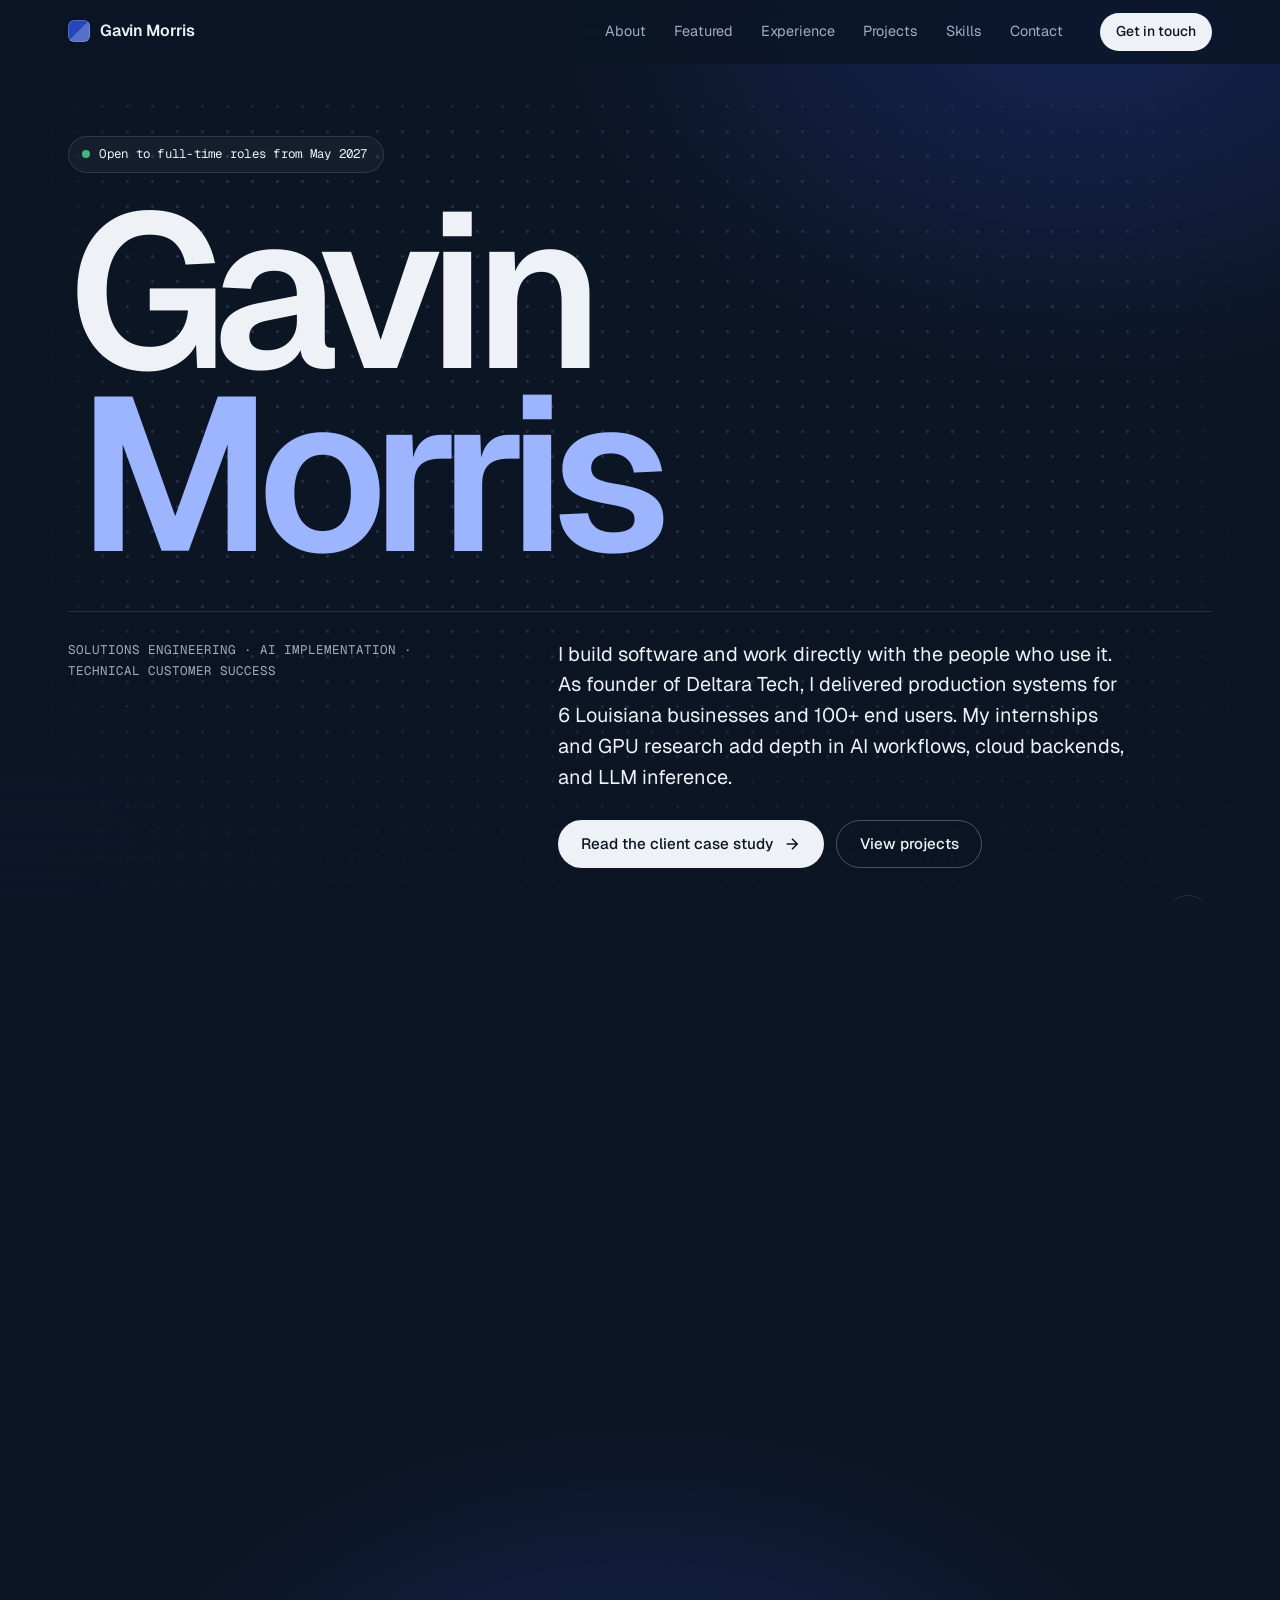
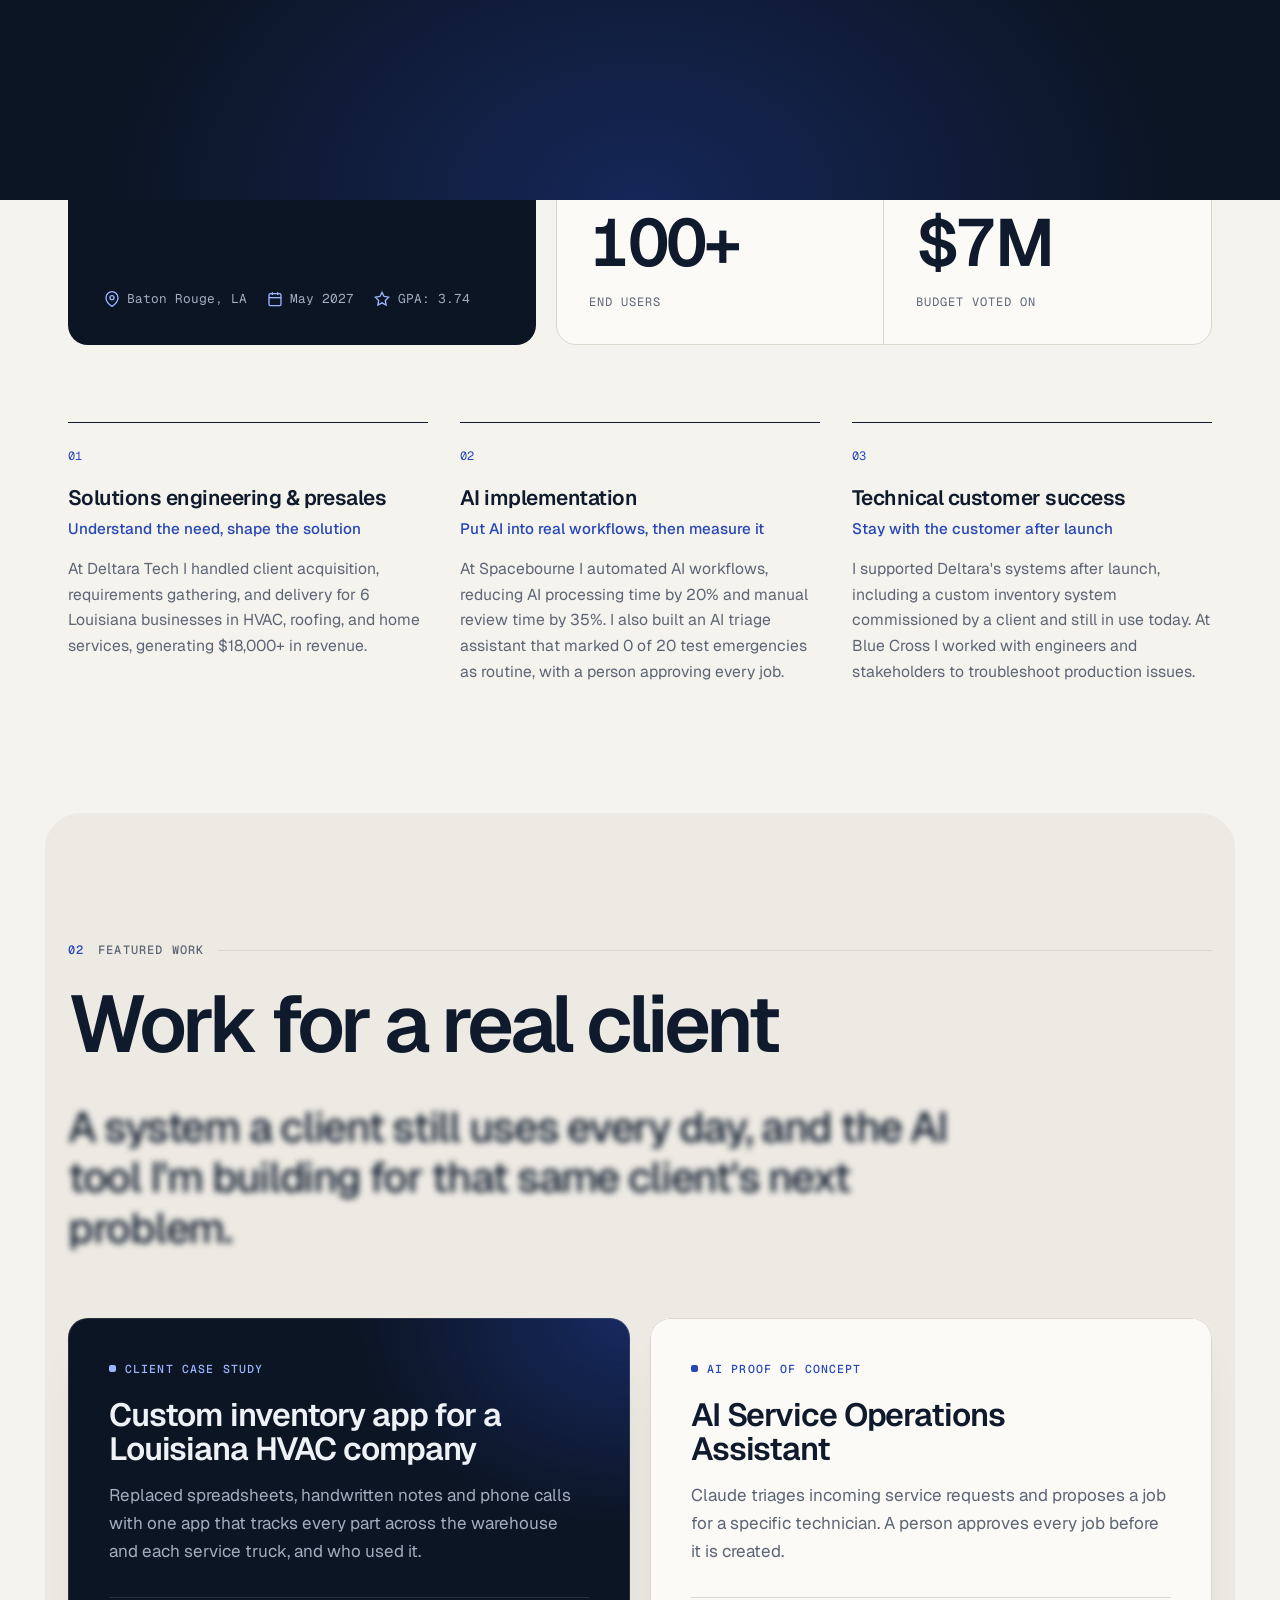
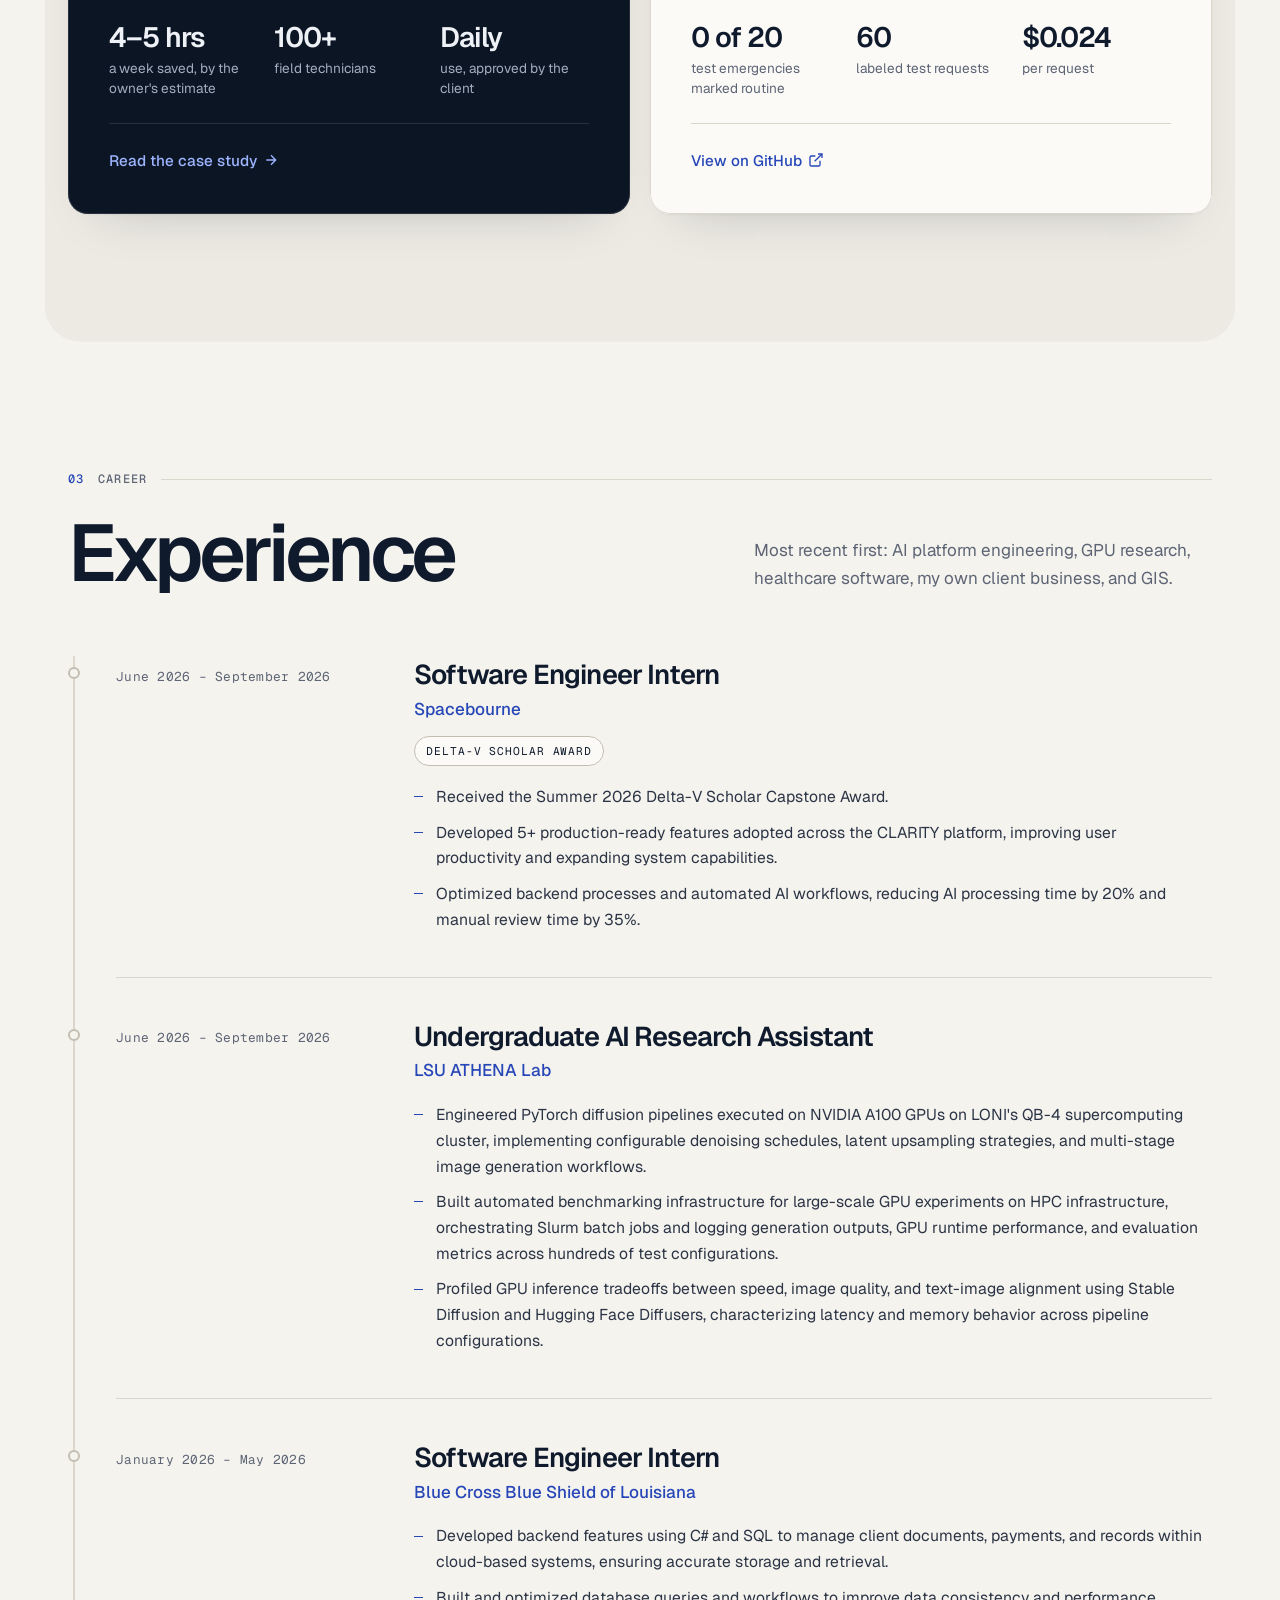
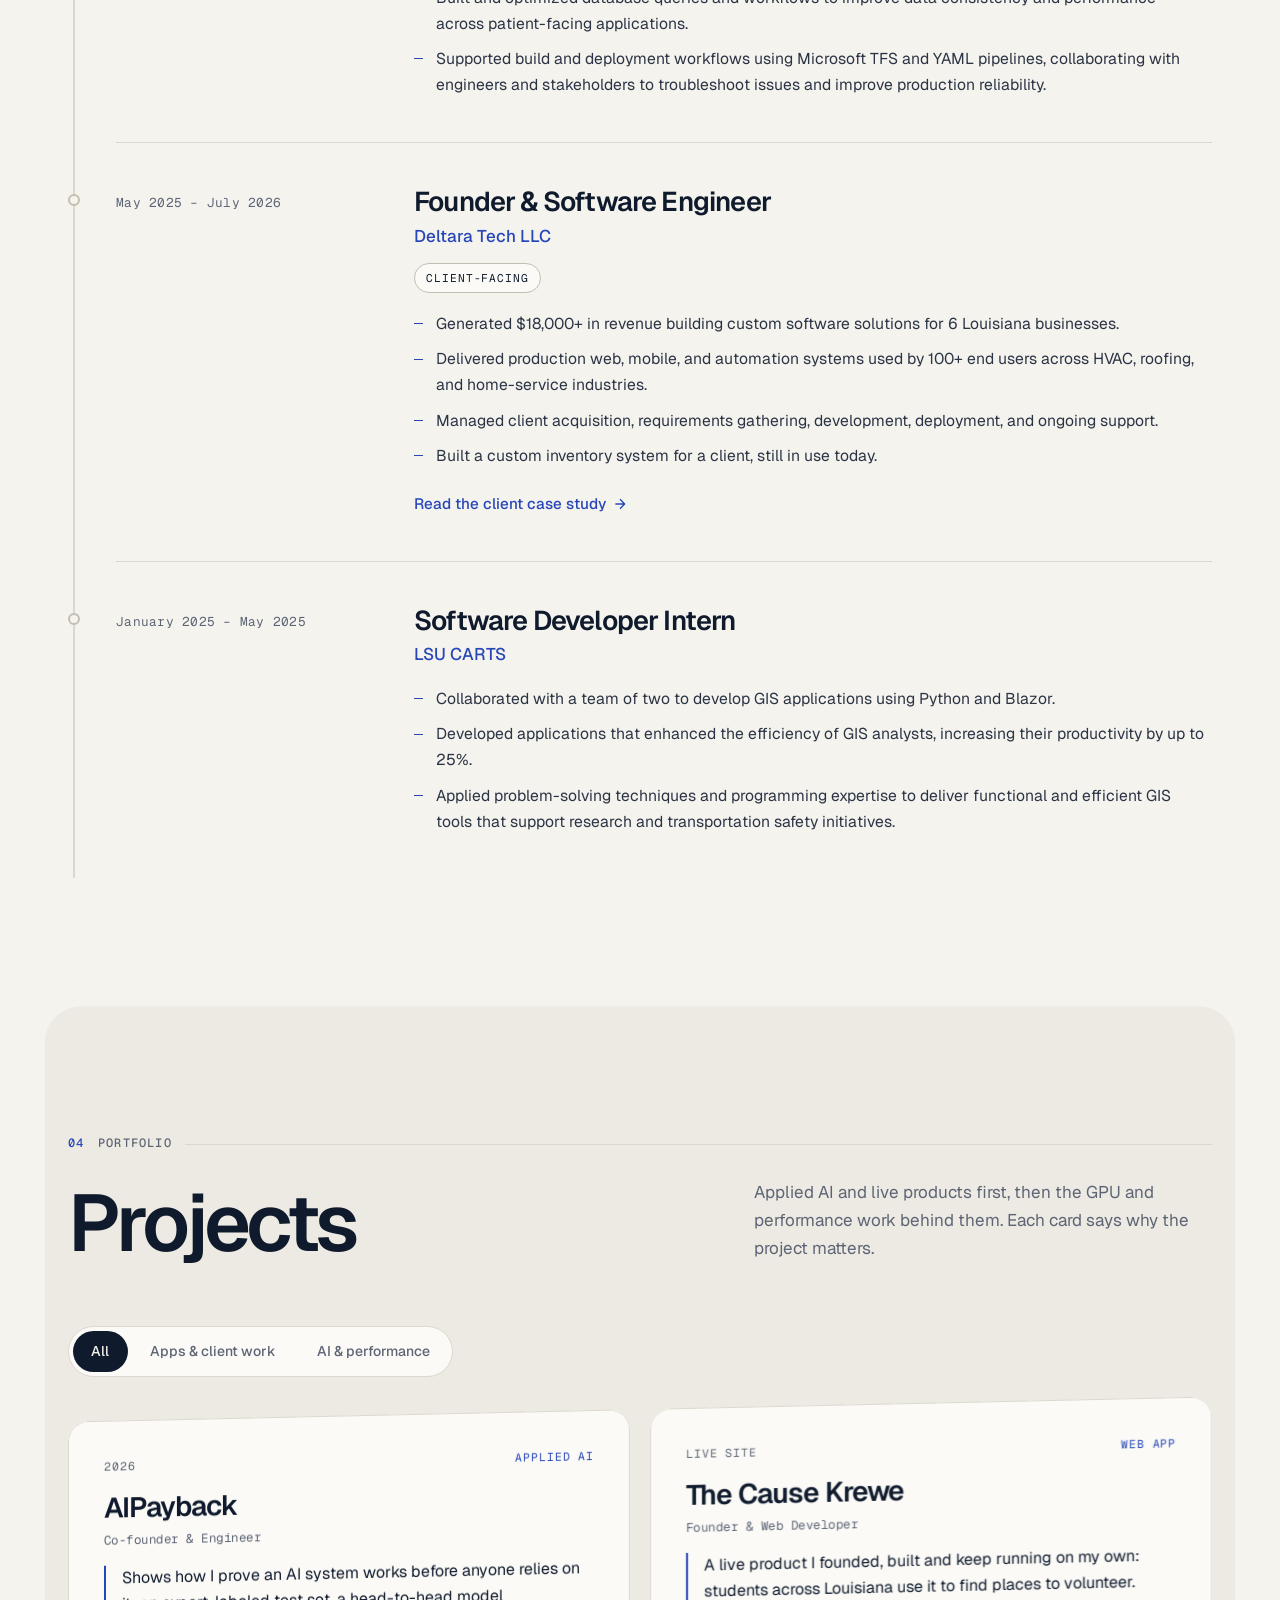
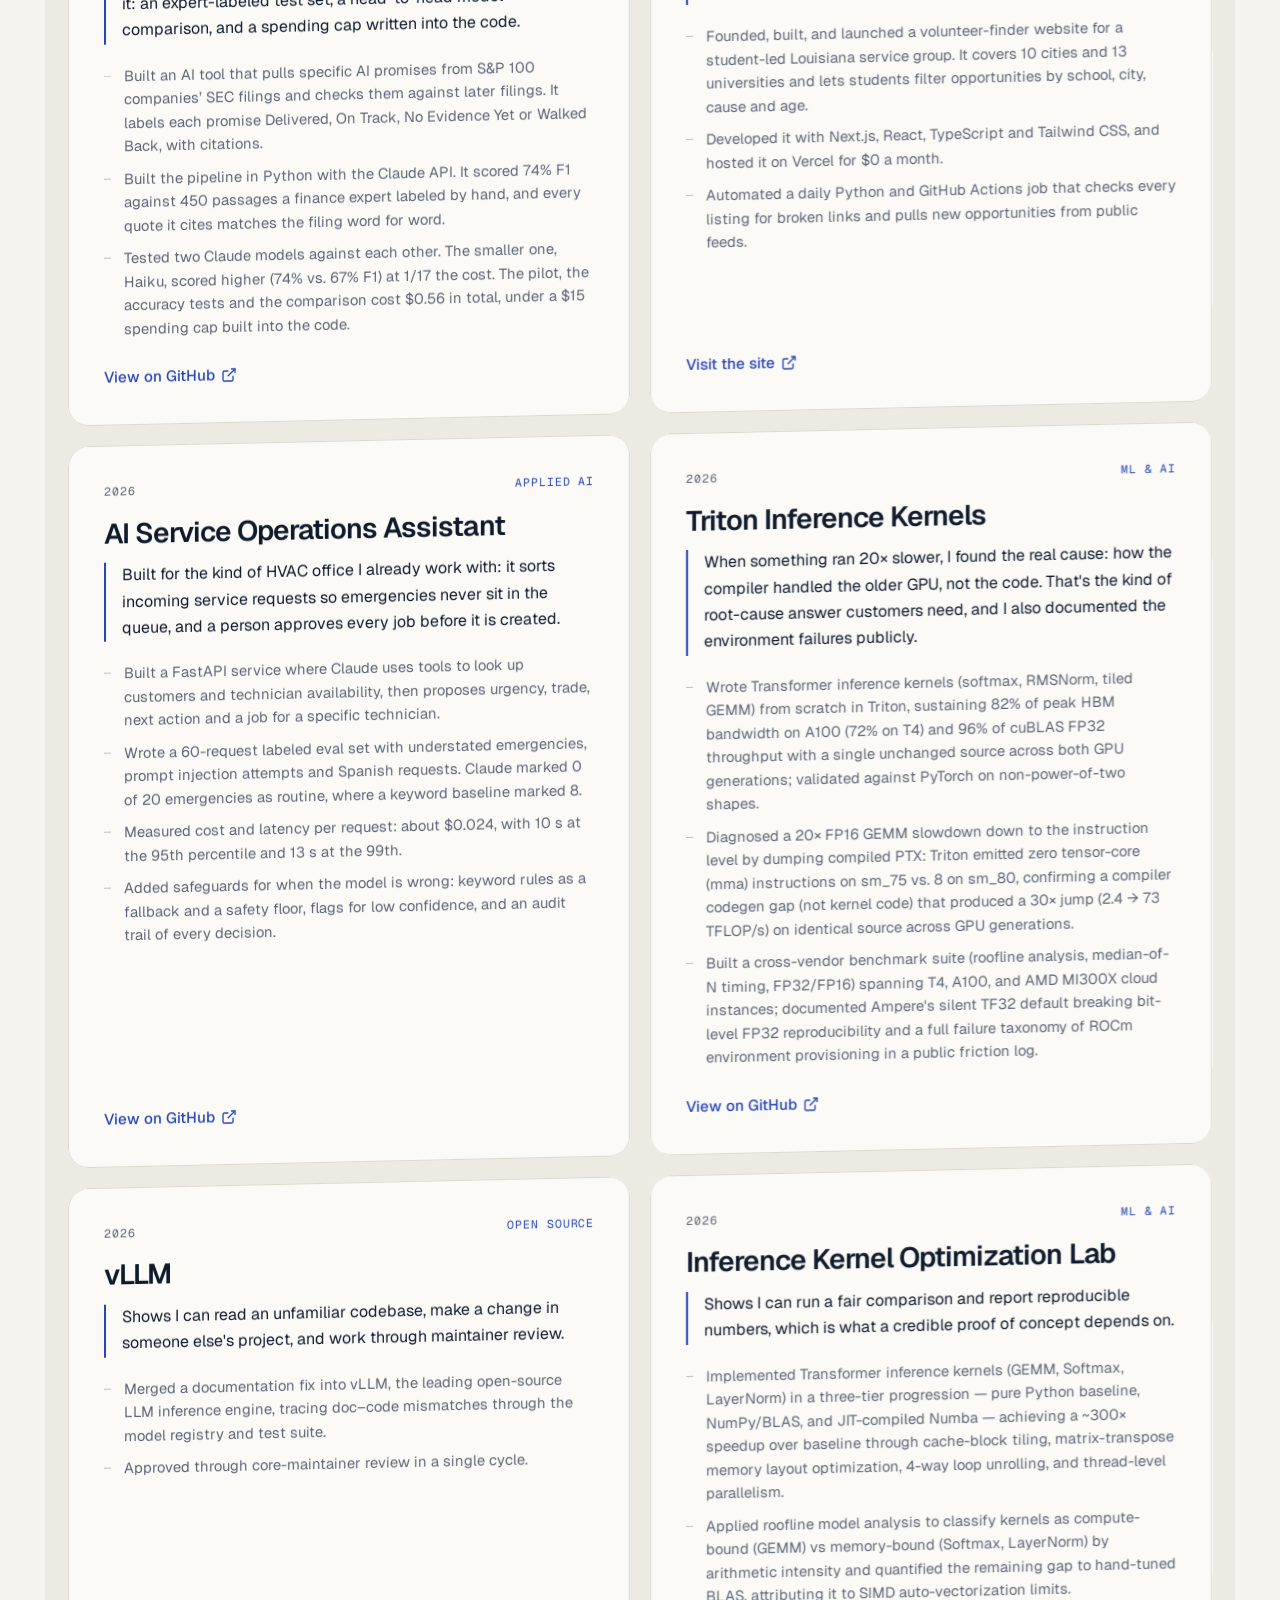
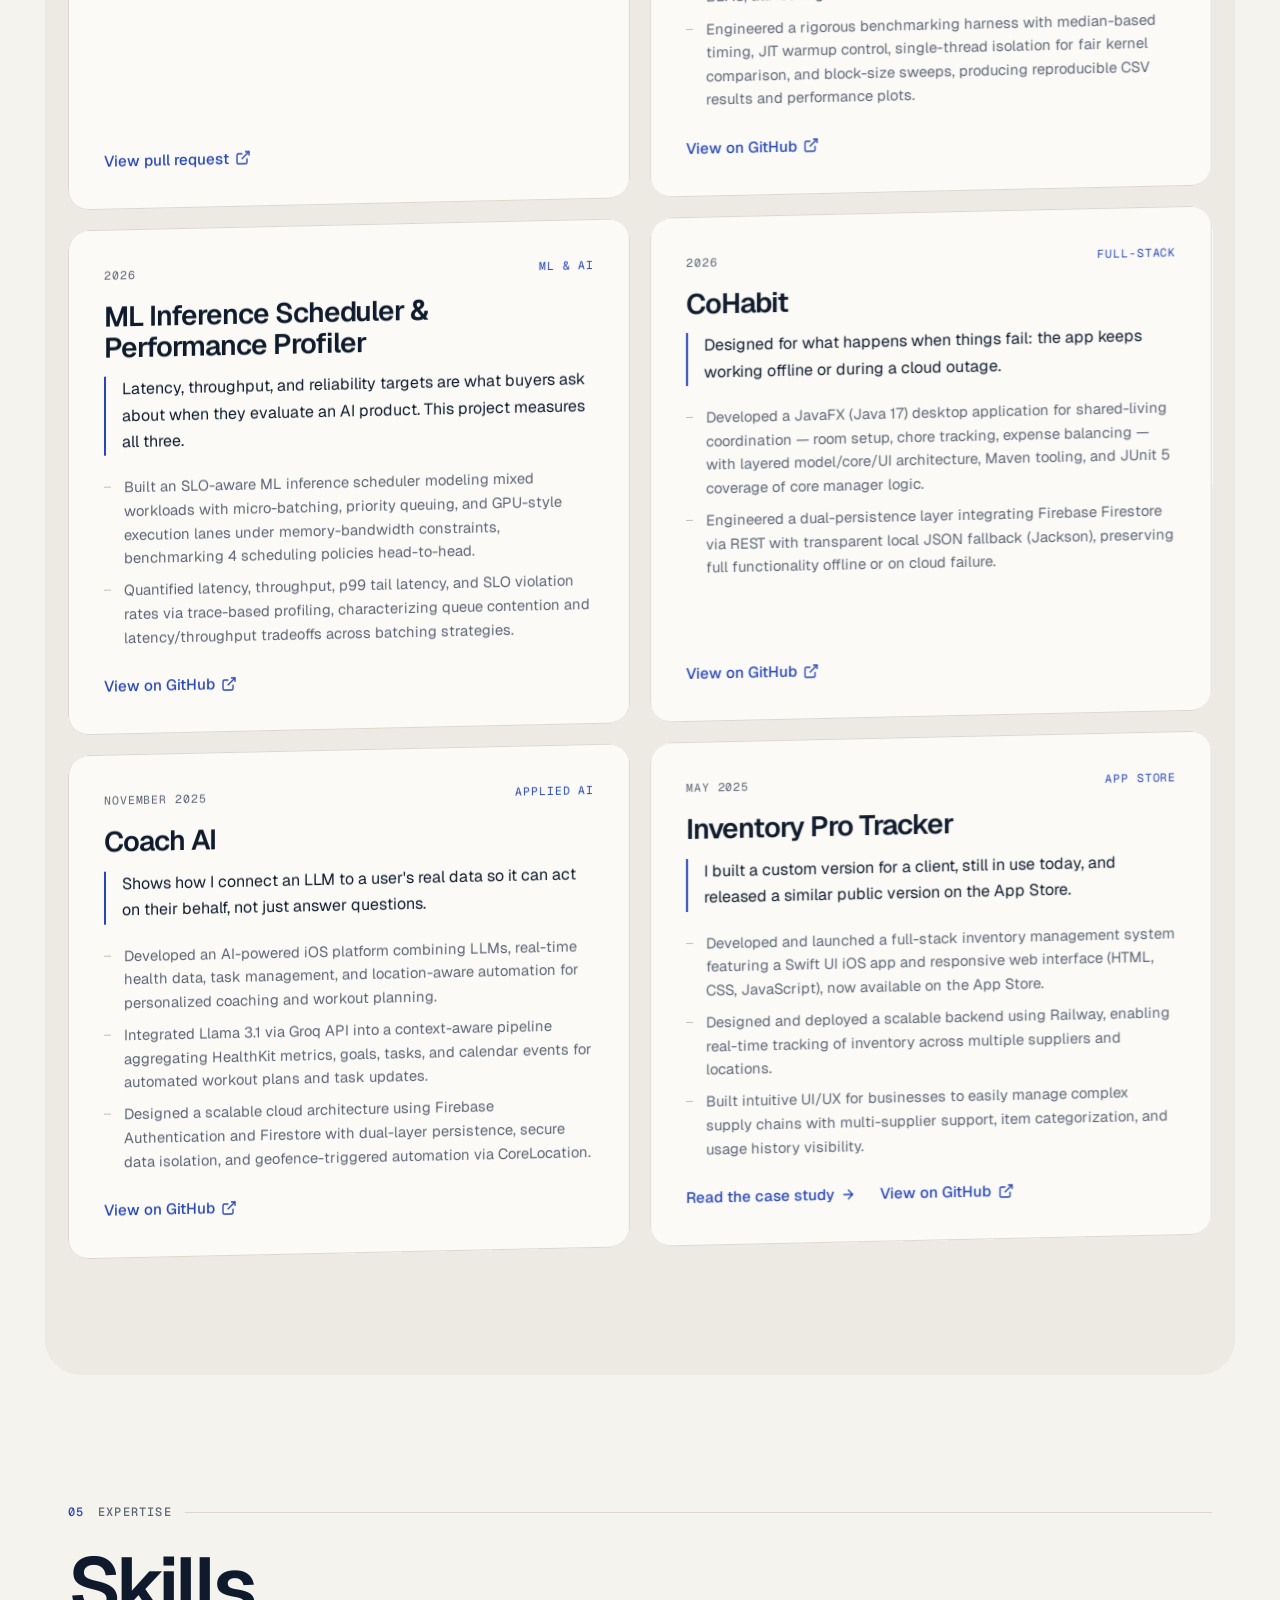
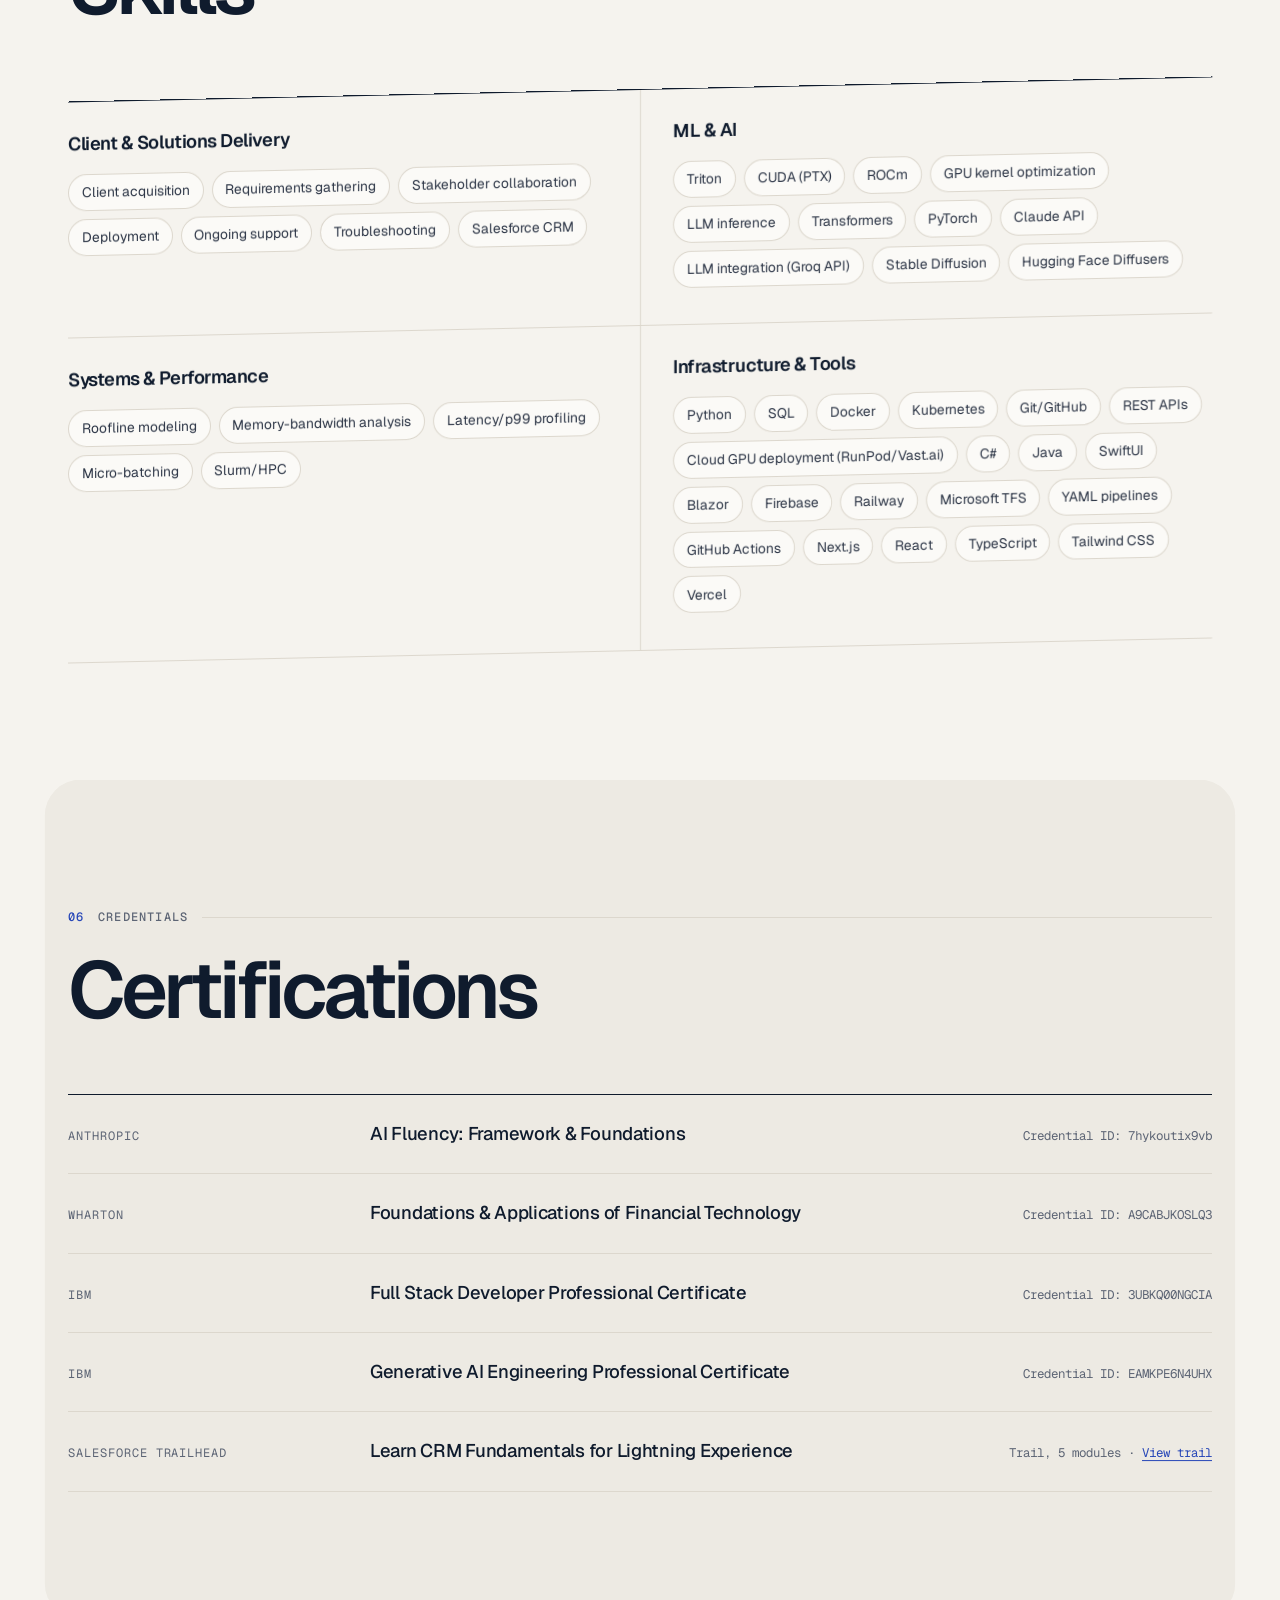
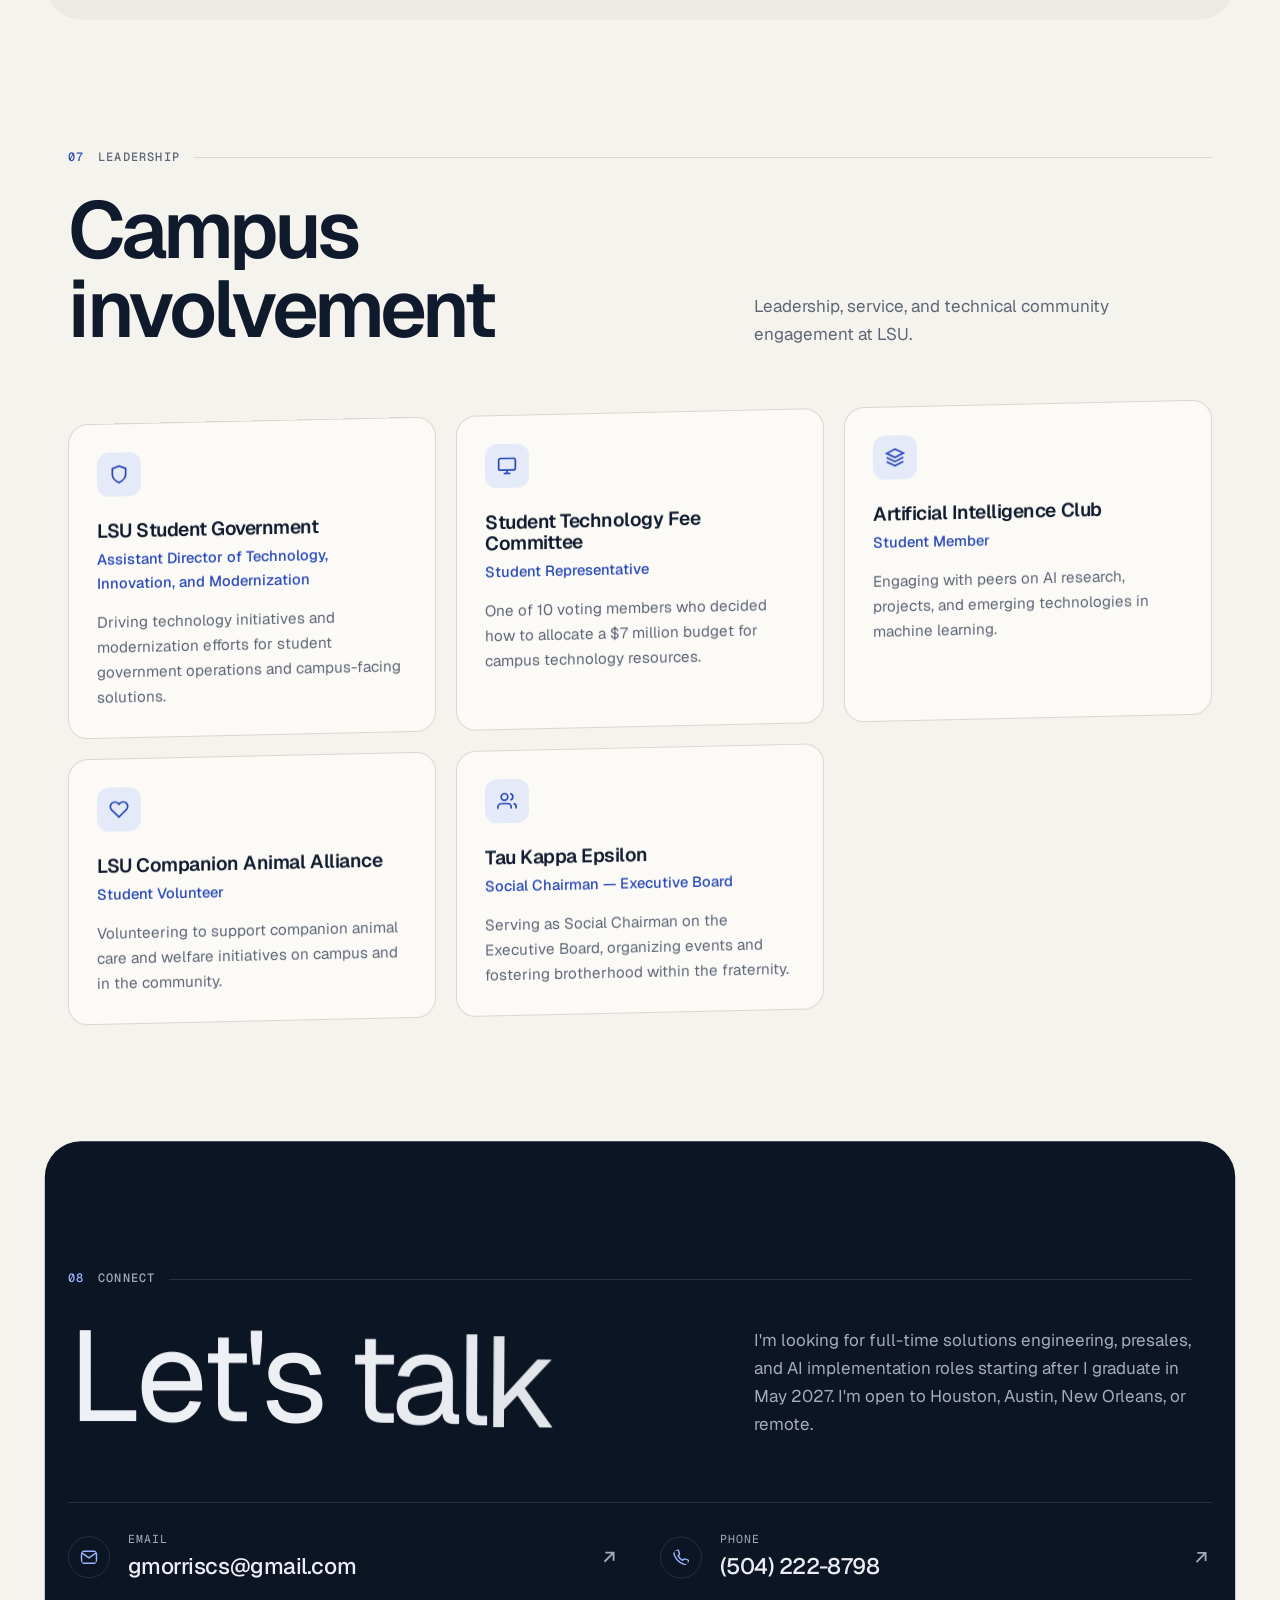
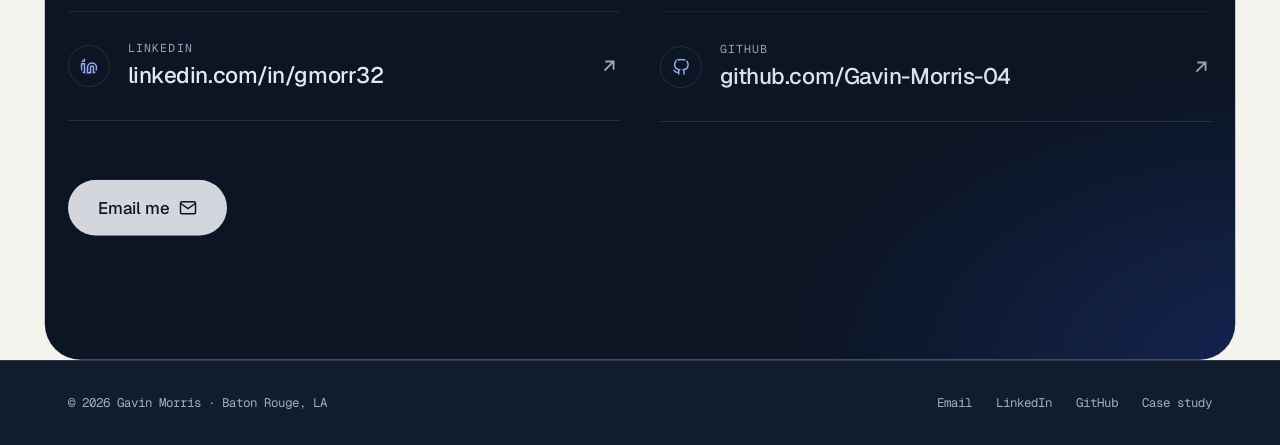
==== commit 528c5d56: "Link AIPayback on GitHub and run animations on every OS Add a "View on GitHub" link to the AIPayback" ====
--- a/index.html
+++ b/index.html
@@ -20,7 +20,7 @@
   <link rel="stylesheet" href="assets/vendor/lenis-1.3.27/lenis.css">
   <link rel="stylesheet" href="styles.css">
   <script>
-    /* Motion gate: animations only run when the visitor has not asked for reduced motion.
+    /* Animations run for every visitor, whatever their OS motion setting.
        If the animation scripts fail to load, content is un-hidden after 2.5s. */
     (function (d) {
       var h = d.documentElement;
@@ -28,7 +28,7 @@
       /* Arriving from a page transition? main.js lifts the curtain this page starts under. */
       var arriving = false;
       try { arriving = !!sessionStorage.getItem("gm-transition"); sessionStorage.removeItem("gm-transition"); } catch (e) {}
-      if (window.matchMedia && !window.matchMedia("(prefers-reduced-motion: reduce)").matches) {
+      {
         h.classList.add("motion");
         if (arriving) h.classList.add("curtain-in");
         setTimeout(function () { if (!h.classList.contains("motion-ready")) h.classList.remove("motion", "curtain-in"); }, 2500);
@@ -360,6 +360,12 @@
               <li>Built the pipeline in Python with the Claude API. It scored 74% F1 against 450 passages a finance expert labeled by hand, and every quote it cites matches the filing word for word.</li>
               <li>Tested two Claude models against each other. The smaller one, Haiku, scored higher (74% vs. 67% F1) at 1/17 the cost. The pilot, the accuracy tests and the comparison cost $0.56 in total, under a $15 spending cap built into the code.</li>
             </ul>
+            <div class="project-links">
+              <a href="https://github.com/Gavin-Morris-04/aipayback" class="project-link" target="_blank" rel="noopener noreferrer">
+                View on GitHub
+                <svg width="16" height="16" viewBox="0 0 24 24" fill="none" stroke="currentColor" stroke-width="2" aria-hidden="true" focusable="false"><path d="M18 13v6a2 2 0 0 1-2 2H5a2 2 0 0 1-2-2V8a2 2 0 0 1 2-2h6"/><polyline points="15 3 21 3 21 9"/><line x1="10" y1="14" x2="21" y2="3"/></svg>
+              </a>
+            </div>
           </article>
 
           <article class="project-card" data-category="apps" data-reveal data-spotlight="light">
--- a/styles.css
+++ b/styles.css
@@ -45,9 +45,7 @@
   text-size-adjust: 100%;
 }
 
-@media (prefers-reduced-motion: no-preference) {
-  html:not(.lenis) { scroll-behavior: smooth; }
-}
+html:not(.lenis) { scroll-behavior: smooth; }
 
 body {
   font-family: var(--font);
@@ -1428,15 +1426,3 @@
   .table-wrap table { font-size: 0.8125rem; }
   .table-wrap thead th { letter-spacing: 0.04em; }
 }
-
-/* ======================================================
-   Reduced motion
-   ====================================================== */
-@media (prefers-reduced-motion: reduce) {
-  *, *::before, *::after {
-    animation: none !important;
-    transition: none !important;
-    scroll-behavior: auto !important;
-  }
-  .status-dot::after { display: none; }
-}
